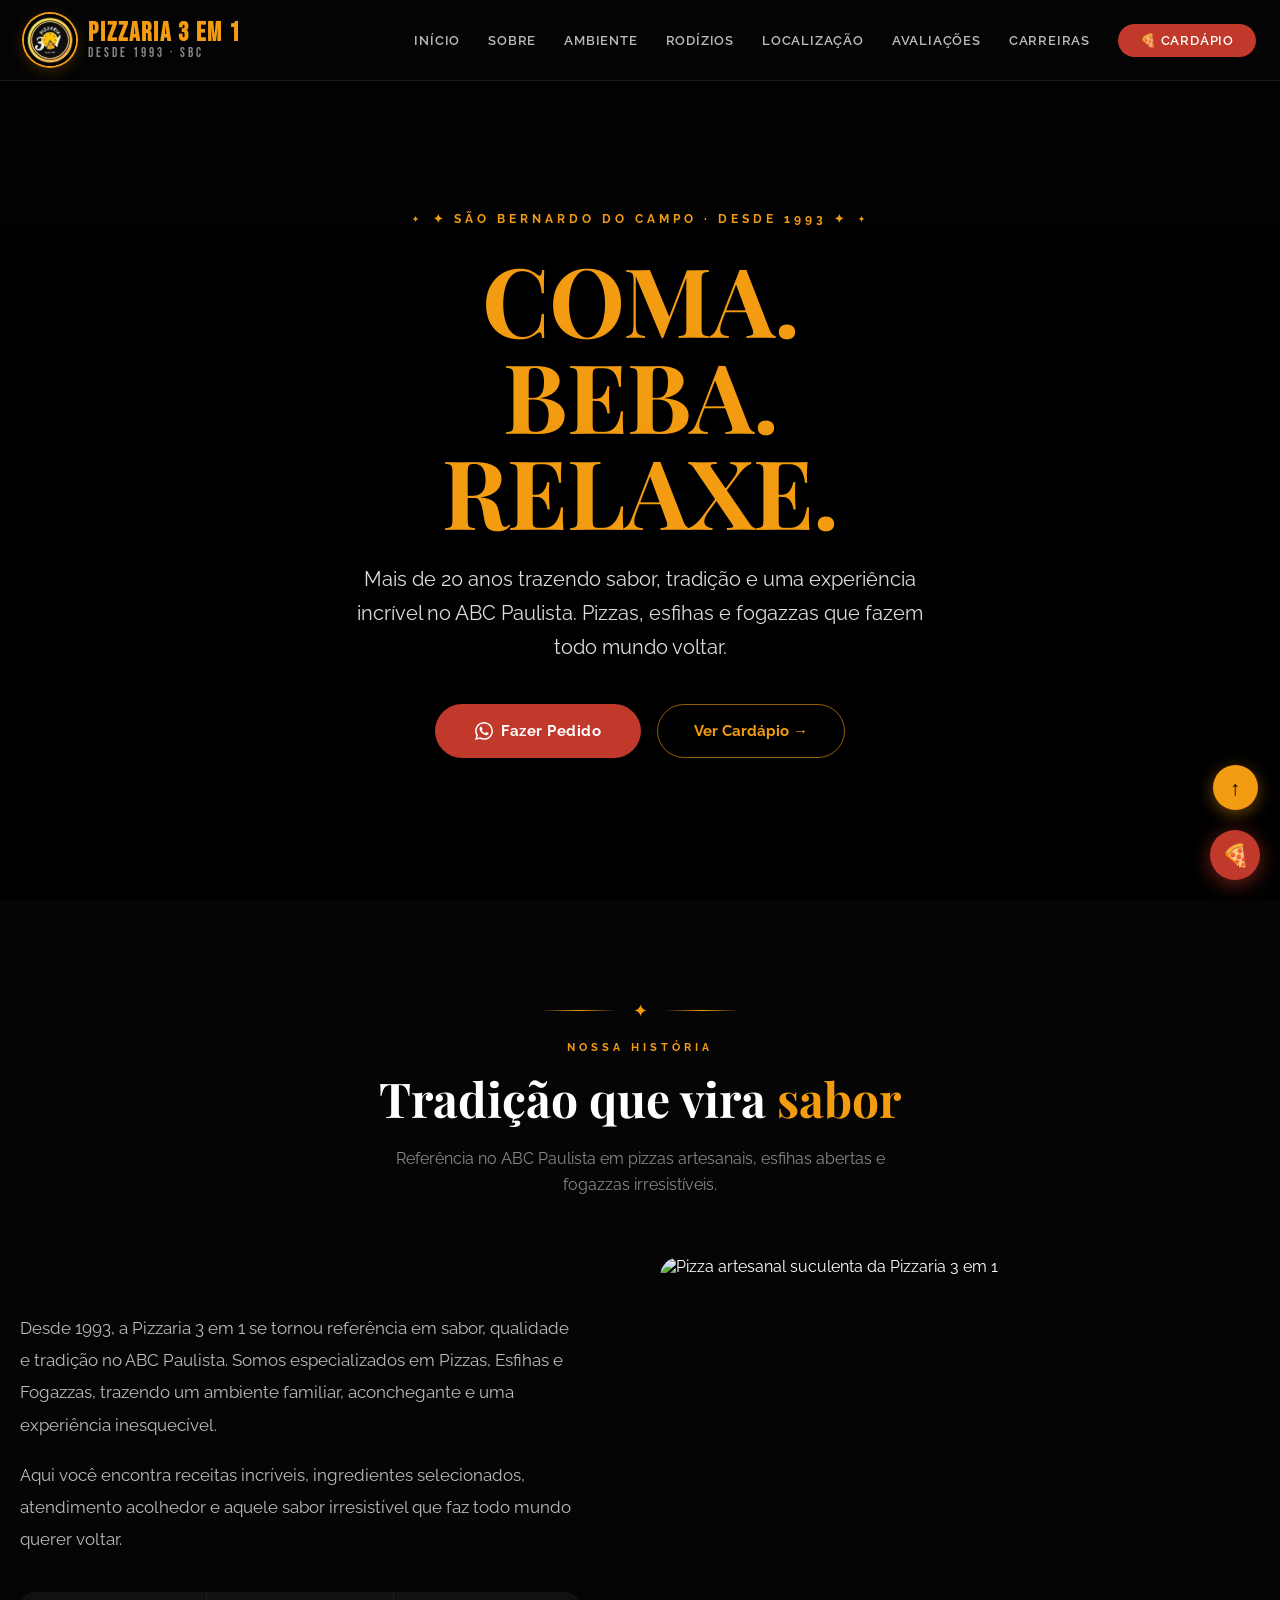
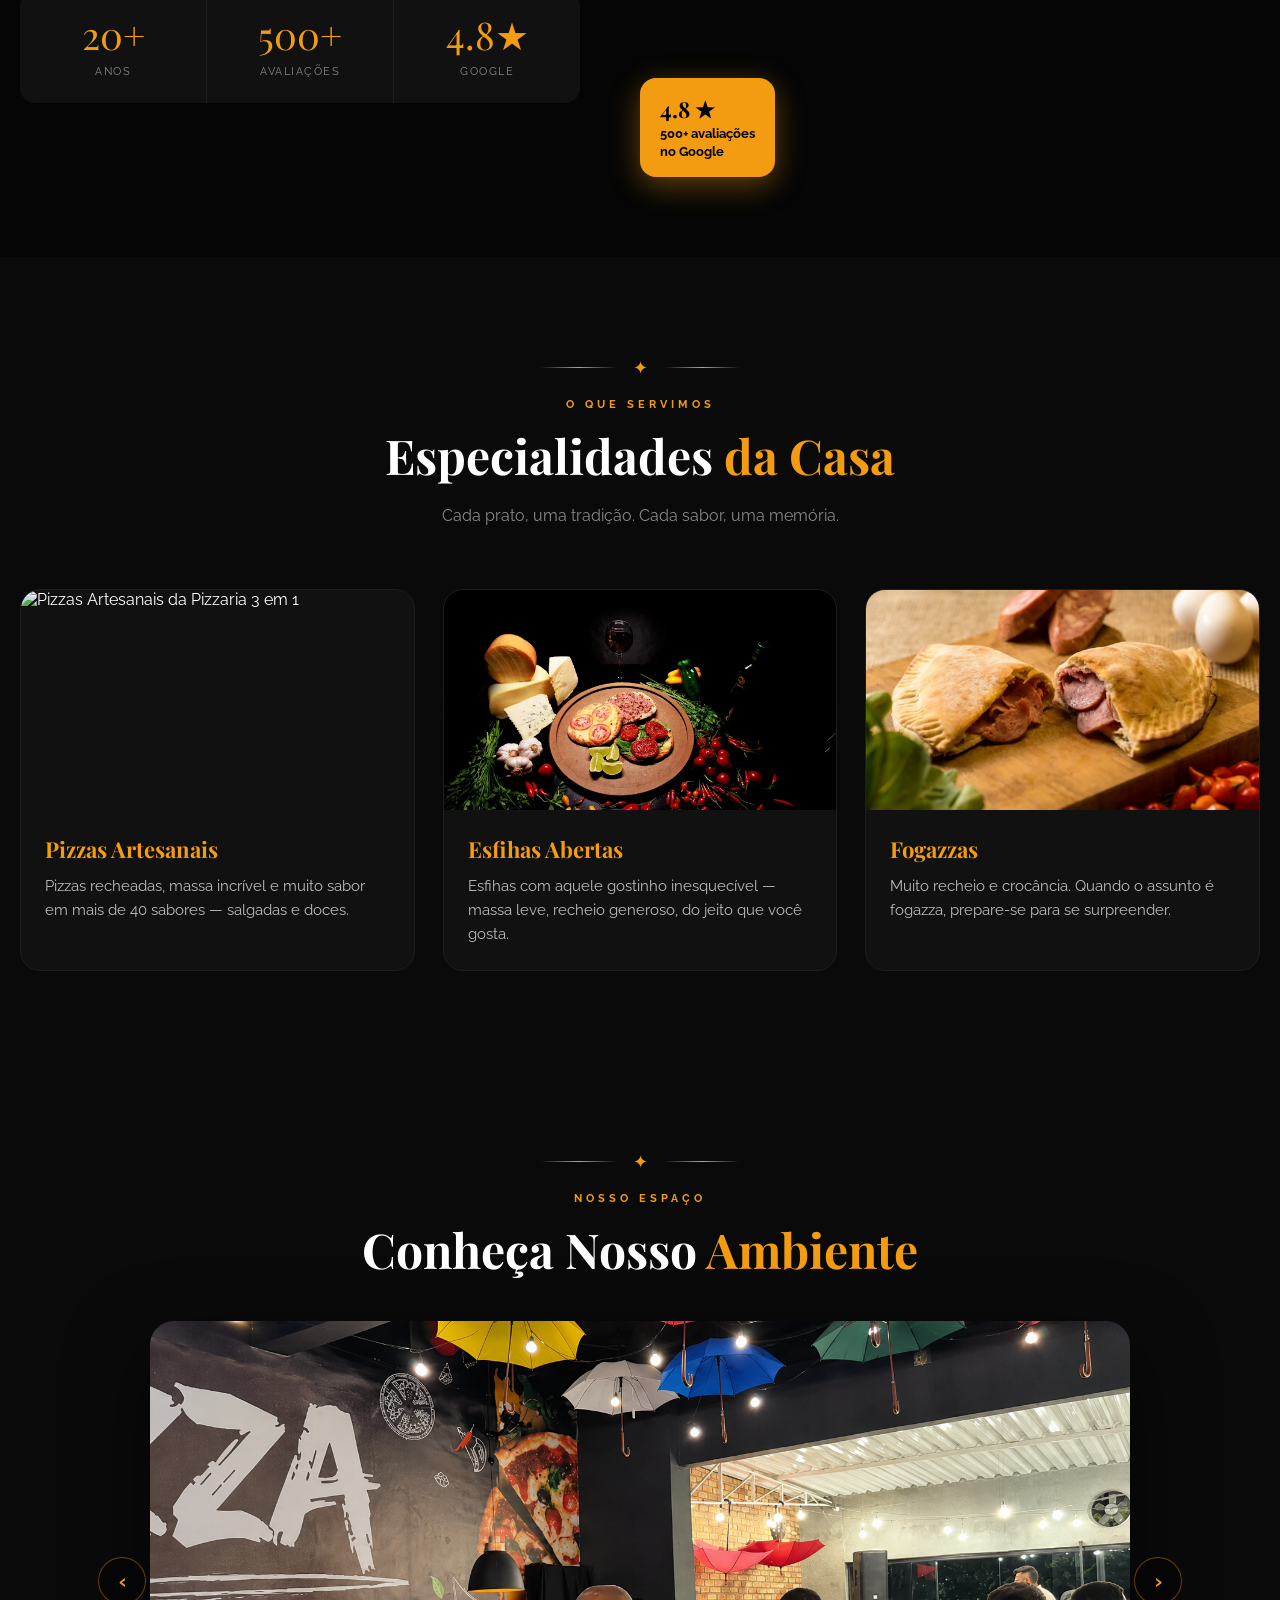
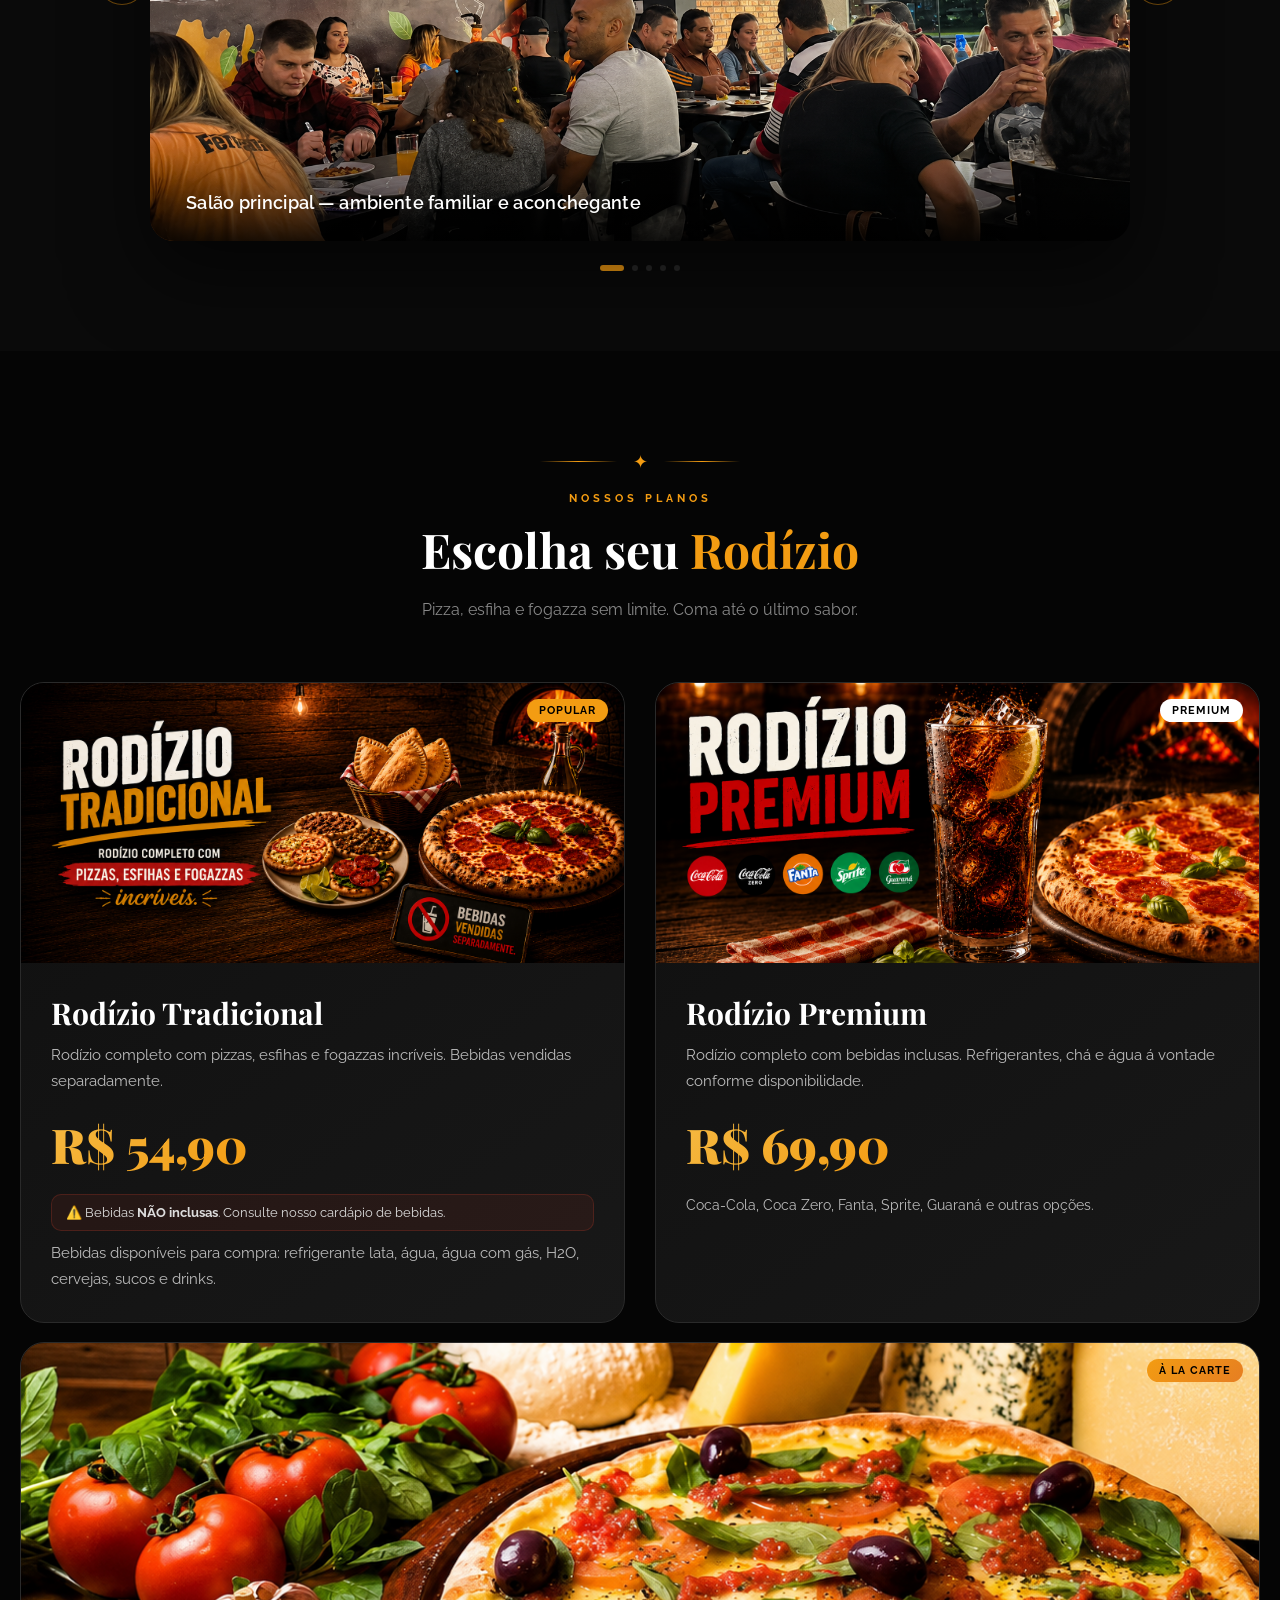
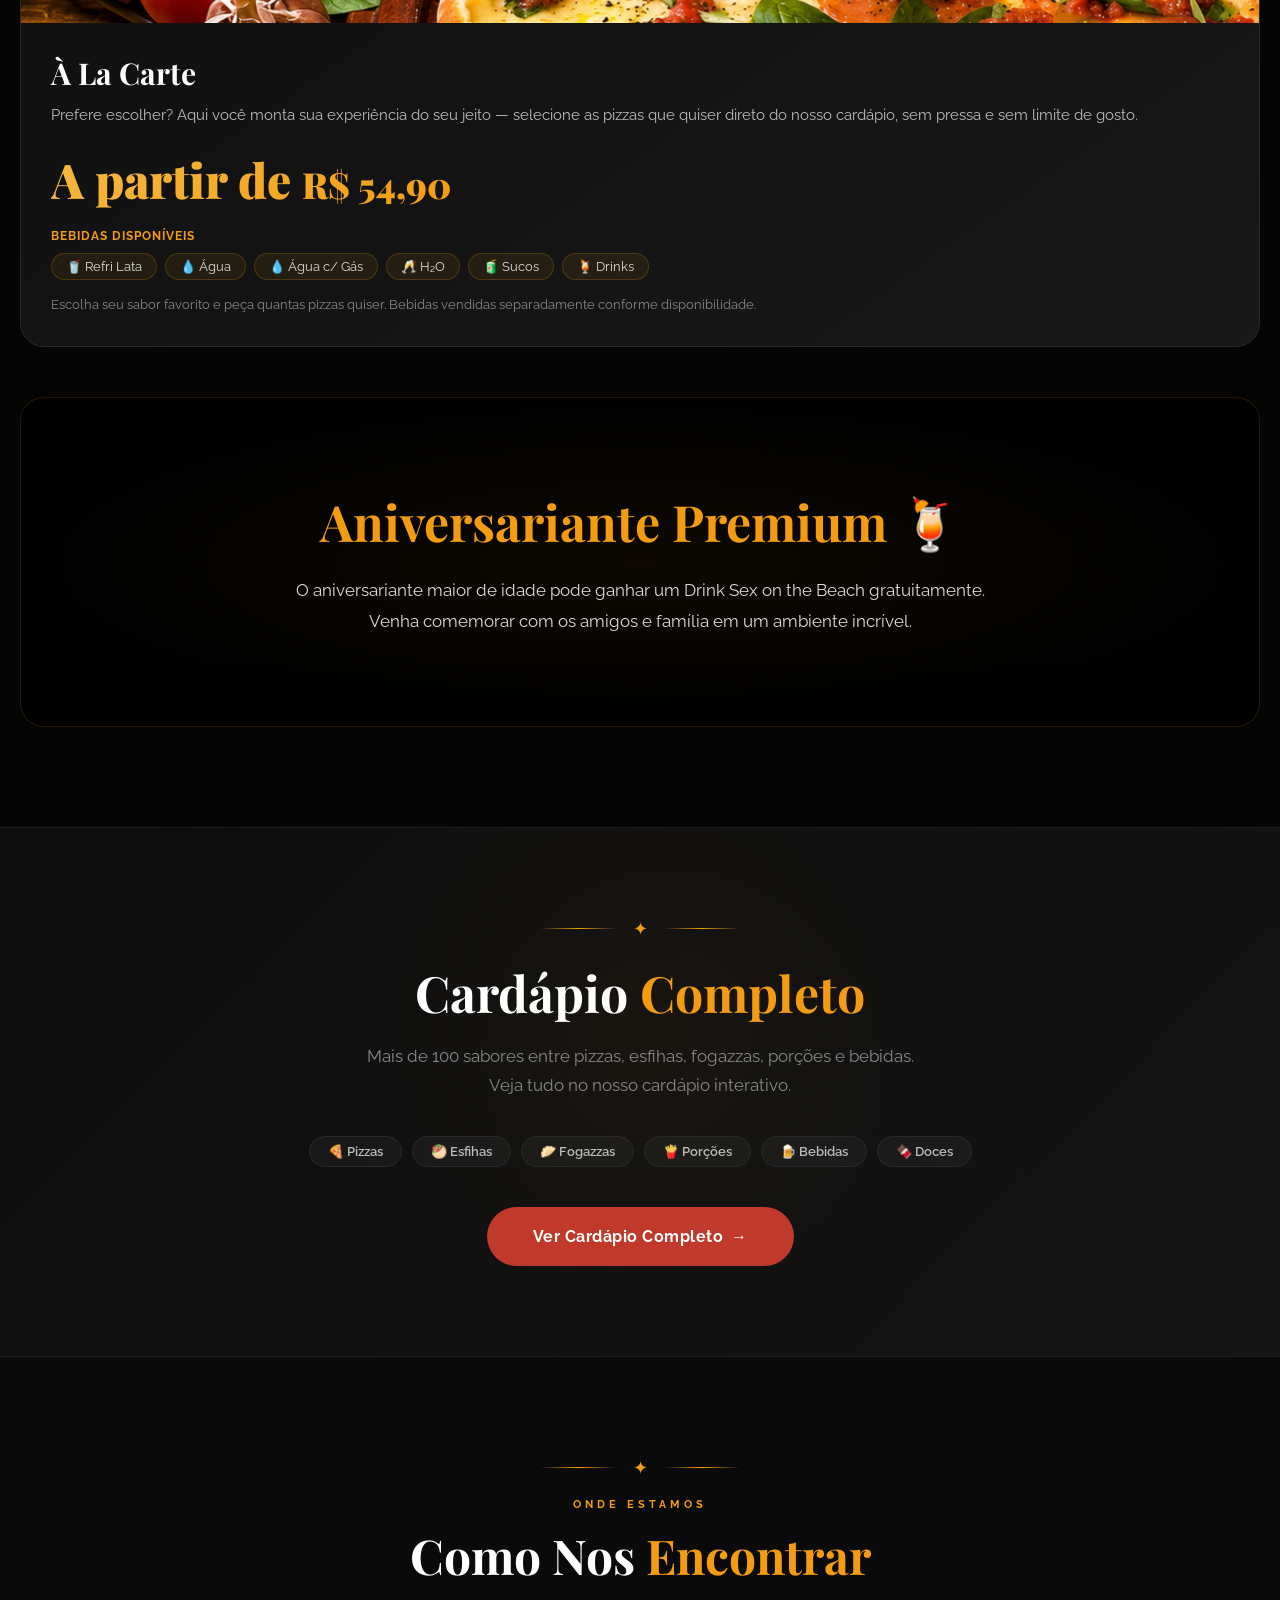
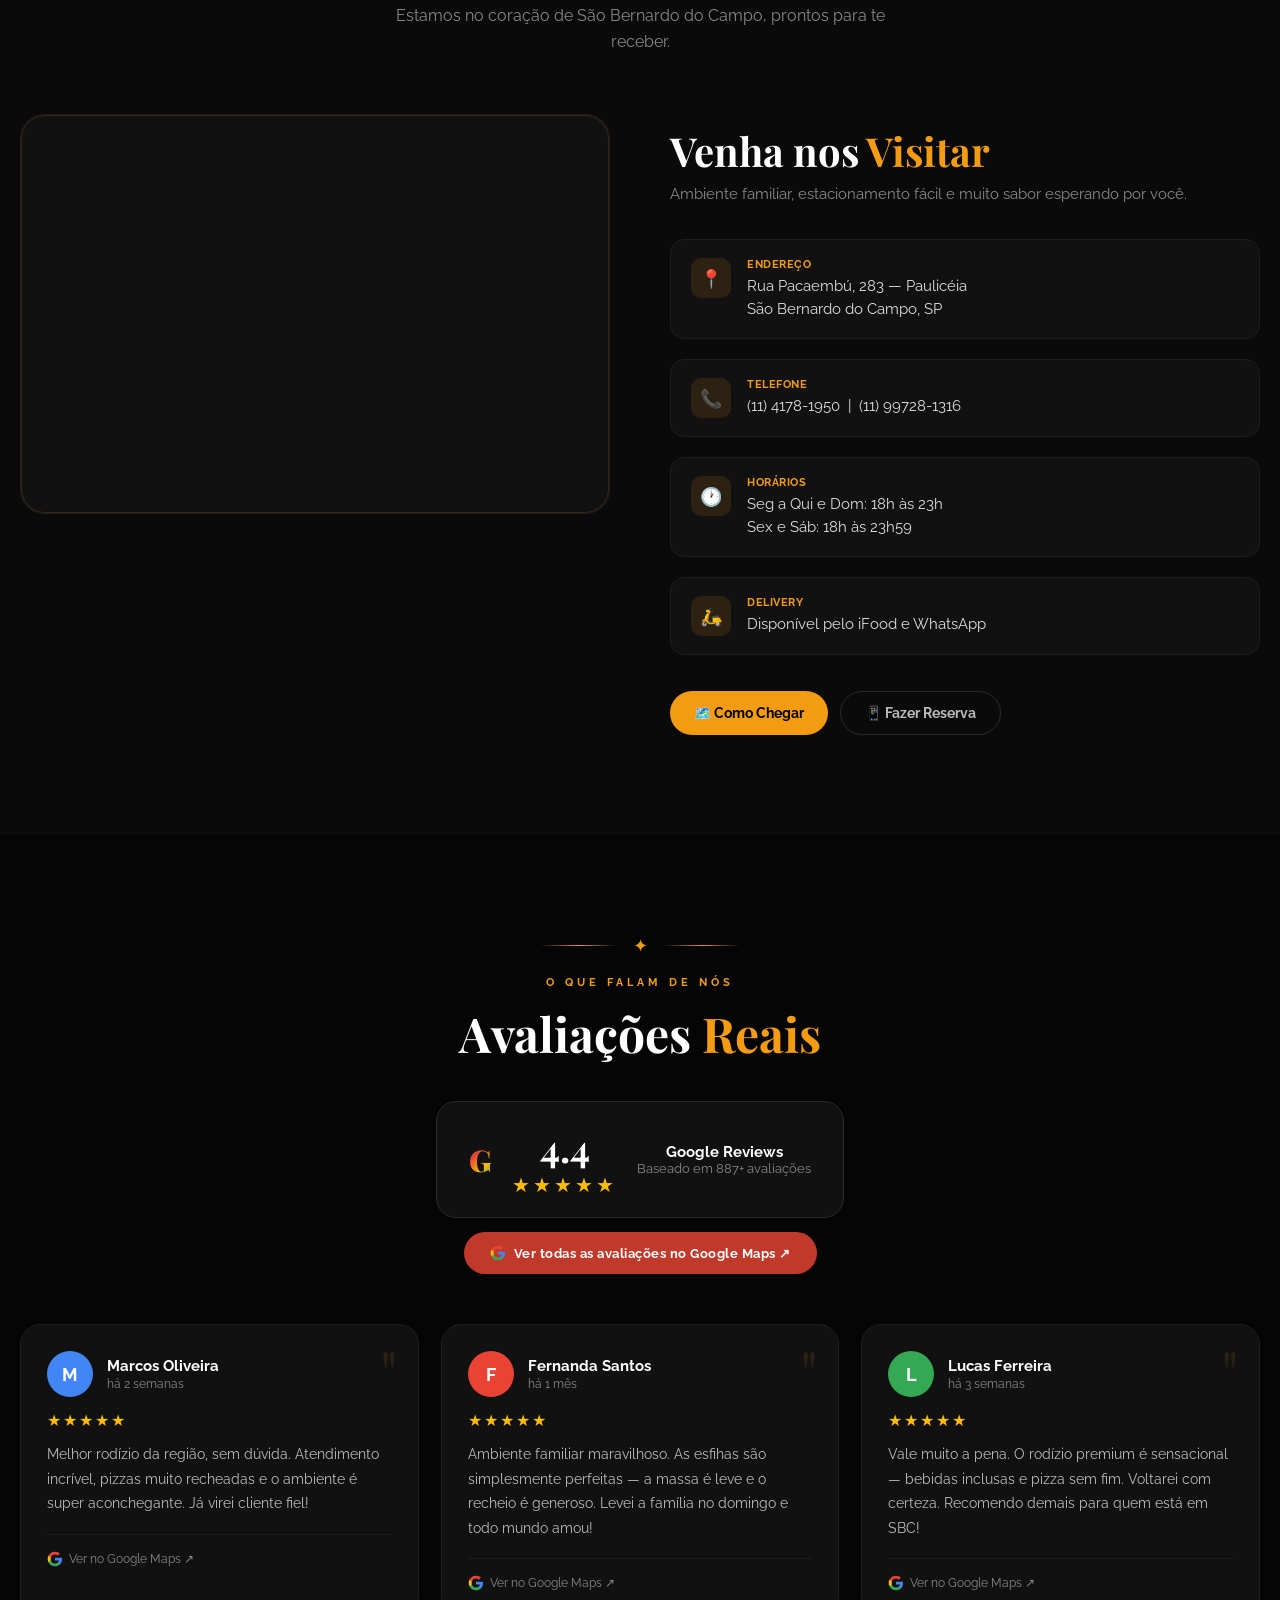
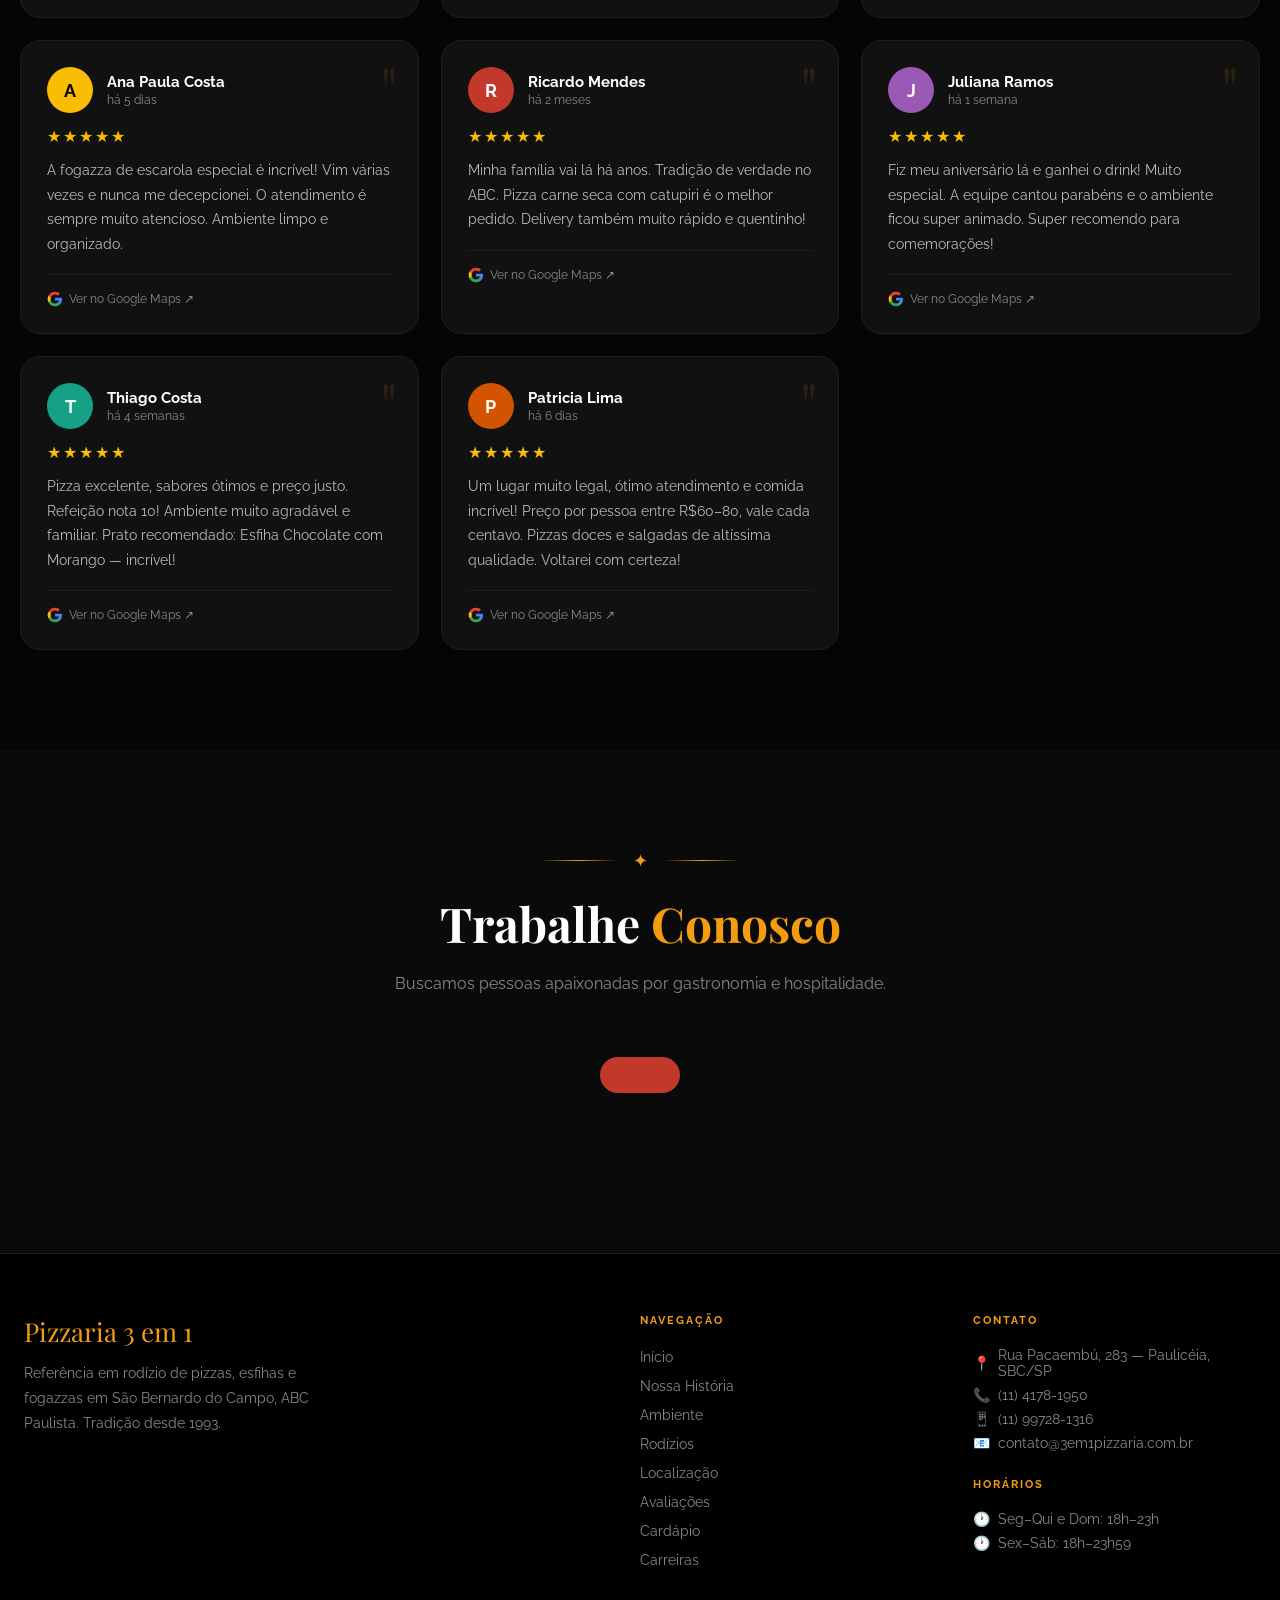
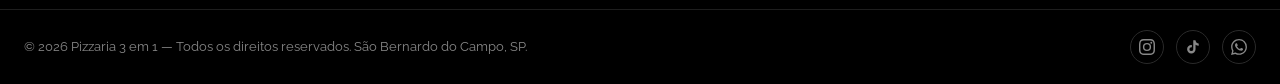
==== HTML/index.html @ daf7c8d2 "Update3.0" ====
<!DOCTYPE html>
<html lang="pt-BR">
<head>
  <meta charset="UTF-8" />
  <meta name="viewport" content="width=device-width, initial-scale=1.0" />

  <!-- ══ SEO PREMIUM ══ -->
  <title>Pizzaria 3 em 1 | Melhor Rodízio de Pizza em São Bernardo do Campo — ABC Paulista</title>
  <meta name="description" content="A Pizzaria 3 em 1 é referência em rodízio de pizzas, esfihas e fogazzas em São Bernardo do Campo. Mais de 20 anos de tradição no ABC Paulista. Delivery, rodízio e ambiente familiar. (11) 99728-1316.">
  <meta name="keywords" content="pizzaria são bernardo do campo, rodízio pizza ABC paulista, delivery pizza SBC, pizzaria 3 em 1, esfiha são bernardo, fogazza SBC, melhor pizzaria ABC, rodízio pizza paulicéia, pizza delivery são bernardo">
  <meta name="robots" content="index, follow">
  <meta name="author" content="Pizzaria 3 em 1">
  <link rel="canonical" href="https://www.3em1pizzaria.com.br/">

  <!-- ══ OPEN GRAPH ══ -->
  <meta property="og:type" content="restaurant">
  <meta property="og:title" content="Pizzaria 3 em 1 — Coma. Beba. Relaxe. | São Bernardo do Campo">
  <meta property="og:description" content="O melhor rodízio de pizzas, esfihas e fogazzas do ABC Paulista. Mais de 20 anos de tradição em São Bernardo do Campo. Reserve sua mesa!">
  <meta property="og:image" content="https://images.unsplash.com/photo-1513104890138-7c749659a591?q=80&w=1200&auto=format&fit=crop">
  <meta property="og:url" content="https://www.3em1pizzaria.com.br/">
  <meta property="og:site_name" content="Pizzaria 3 em 1">
  <meta property="og:locale" content="pt_BR">

  <!-- ══ TWITTER CARD ══ -->
  <meta name="twitter:card" content="summary_large_image">
  <meta name="twitter:title" content="Pizzaria 3 em 1 — São Bernardo do Campo">
  <meta name="twitter:description" content="O melhor rodízio de pizzas, esfihas e fogazzas do ABC Paulista. Tradição desde 1993.">
  <meta name="twitter:image" content="https://images.unsplash.com/photo-1513104890138-7c749659a591?q=80&w=1200&auto=format&fit=crop">

  <!-- ══ FONTS ══ -->
  <link rel="preconnect" href="https://fonts.googleapis.com">
  <link rel="preconnect" href="https://fonts.gstatic.com" crossorigin>
  <link href="https://fonts.googleapis.com/css2?family=Playfair+Display:wght@700;900&family=Raleway:wght@400;600;700&family=Bebas+Neue&display=swap" rel="stylesheet">

  <!-- ══ LOCAL BUSINESS SCHEMA ══ -->
  <script type="application/ld+json">
  {
    "@context": "https://schema.org",
    "@type": "Restaurant",
    "name": "Pizzaria 3 em 1",
    "image": "https://images.unsplash.com/photo-1513104890138-7c749659a591?q=80&w=1200",
    "description": "Pizzaria especializada em rodízio de pizzas, esfihas e fogazzas em São Bernardo do Campo, ABC Paulista.",
    "url": "https://www.3em1pizzaria.com.br",
    "telephone": ["+55-11-4178-1950", "+55-11-99728-1316"],
    "email": "contato@3em1pizzaria.com.br",
    "address": {
      "@type": "PostalAddress",
      "streetAddress": "Rua Pacaembú, 283",
      "addressLocality": "São Bernardo do Campo",
      "addressRegion": "SP",
      "postalCode": "09778-000",
      "addressCountry": "BR"
    },
    "geo": {
      "@type": "GeoCoordinates",
      "latitude": -23.6939,
      "longitude": -46.5649
    },
    "openingHoursSpecification": [
      { "@type": "OpeningHoursSpecification", "dayOfWeek": ["Monday","Tuesday","Wednesday","Thursday","Sunday"], "opens": "18:00", "closes": "23:00" },
      { "@type": "OpeningHoursSpecification", "dayOfWeek": ["Friday","Saturday"], "opens": "18:00", "closes": "23:59" }
    ],
    "servesCuisine": ["Pizza", "Esfiha", "Fogazza", "Comida Brasileira"],
    "priceRange": "$$",
    "aggregateRating": { "@type": "AggregateRating", "ratingValue": "4.8", "reviewCount": "500" },
    "hasMenu": "https://www.3em1pizzaria.com.br/cardapio.html"
  }
  </script>
  <!-- fontawasome -->
  <link rel="stylesheet" href="https://cdnjs.cloudflare.com/ajax/libs/font-awesome/7.0.1/css/all.min.css" integrity="sha512-2SwdPD6INVrV/lHTZbO2nodKhrnDdJK9/kg2XD1r9uGqPo1cUbujc+IYdlYdEErWNu69gVcYgdxlmVmzTWnetw==" crossorigin="anonymous" referrerpolicy="no-referrer" />
  <!-- Style.css -->
   <link rel="stylesheet" href="../CSS/style.css">
</head>
<body>

<!-- ══════════════════════════════════════════
     HEADER PREMIUM
══════════════════════════════════════════ -->
<header id="mainHeader" role="banner">
  <nav aria-label="Navegação principal">
    <div class="logo-wrap">
      <a href="#home" aria-label="Voltar ao início">
        <img class="logo-icon" src="[data-uri]" alt="Logo Pizzaria 3 em 1" width="52" height="52">
      </a>
      <div class="logo-text" aria-label="Pizzaria 3 em 1">
        <strong class="logo-title">Pizzaria 3 em 1</strong>
        <span class="logo-sub">Desde 1993 · SBC</span>
      </div>
    </div>

    <div class="nav-links" role="navigation">
      <a href="#home">Início</a>
      <a href="#sobre">Sobre</a>
      <a href="#ambiente">Ambiente</a>
      <a href="#rodizio">Rodízios</a>
      <a href="#localizacao">Localização</a>
      <a href="#avaliacoes">Avaliações</a>
      <a href="#carreiras">Carreiras</a>
      <a href="cardapio.html" class="nav-cta" aria-label="Ver cardápio completo"><span>🍕 Cardápio</span></a>
    </div>

    <button class="pizza-menu-btn" id="pizzaMenuBtn" aria-label="Abrir menu de navegação" aria-expanded="false">
      <span class="pizza-slice" id="pizzaSlice" aria-hidden="true">🍕</span>
    </button>
  </nav>
</header>

<!-- ══ MOBILE NAV ══ -->
<nav class="mobile-nav" id="mobileNav" aria-label="Menu mobile" aria-hidden="true">
  <button class="mobile-nav-close" id="mobileNavClose" aria-label="Fechar menu">✕</button>
  <img class="mobile-nav-logo" src="[data-uri]" alt="Logo Pizzaria 3 em 1">
  <a href="#home" class="mobile-link">Início</a>
  <a href="#sobre" class="mobile-link">Sobre</a>
  <a href="#ambiente" class="mobile-link">Ambiente</a>
  <a href="#rodizio" class="mobile-link">Rodízios</a>
  <a href="#localizacao" class="mobile-link">Localização</a>
  <a href="#avaliacoes" class="mobile-link">Avaliações</a>
  <a href="#carreiras" class="mobile-link">Carreiras</a>
  <a href="cardapio.html" class="mobile-link" style="color:var(--gold)">🍕 Cardápio</a>
</nav>

<!-- ══════════════════════════════════════════
     HERO PREMIUM
══════════════════════════════════════════ -->
<section class="hero" id="home" aria-label="Banner principal">
  <div class="hero-bg" id="heroBg"></div>
  <div class="hero-overlay"></div>
  <div class="hero-content">
    <div class="hero-eyebrow" aria-hidden="true">✦ São Bernardo do Campo · Desde 1993 ✦</div>
    <h1>COMA.<br>BEBA.<br>RELAXE.</h1>
    <p>Mais de 20 anos trazendo sabor, tradição e uma experiência incrível no ABC Paulista. Pizzas, esfihas e fogazzas que fazem todo mundo voltar.</p>
    <div class="hero-btns">
      <a href="https://wa.me/5511997281316?text=Olá! Gostaria de fazer um pedido" class="btn" target="_blank" rel="noopener" aria-label="Fazer pedido via WhatsApp">
        <svg width="18" height="18" viewBox="0 0 24 24" fill="currentColor" aria-hidden="true"><path d="M17.472 14.382c-.297-.149-1.758-.867-2.03-.967-.273-.099-.471-.148-.67.15-.197.297-.767.966-.94 1.164-.173.199-.347.223-.644.075-.297-.15-1.255-.463-2.39-1.475-.883-.788-1.48-1.761-1.653-2.059-.173-.297-.018-.458.13-.606.134-.133.298-.347.446-.52.149-.174.198-.298.298-.497.099-.198.05-.371-.025-.52-.075-.149-.669-1.612-.916-2.207-.242-.579-.487-.5-.669-.51-.173-.008-.371-.01-.57-.01-.198 0-.52.074-.792.372-.272.297-1.04 1.016-1.04 2.479 0 1.462 1.065 2.875 1.213 3.074.149.198 2.096 3.2 5.077 4.487.709.306 1.262.489 1.694.625.712.227 1.36.195 1.871.118.571-.085 1.758-.719 2.006-1.413.248-.694.248-1.289.173-1.413-.074-.124-.272-.198-.57-.347m-5.421 7.403h-.004a9.87 9.87 0 01-5.031-1.378l-.361-.214-3.741.982.998-3.648-.235-.374a9.86 9.86 0 01-1.51-5.26c.001-5.45 4.436-9.884 9.888-9.884 2.64 0 5.122 1.03 6.988 2.898a9.825 9.825 0 012.893 6.994c-.003 5.45-4.437 9.884-9.885 9.884m8.413-18.297A11.815 11.815 0 0012.05 0C5.495 0 .16 5.335.157 11.892c0 2.096.547 4.142 1.588 5.945L.057 24l6.305-1.654a11.882 11.882 0 005.683 1.448h.005c6.554 0 11.89-5.335 11.893-11.893a11.821 11.821 0 00-3.48-8.413Z"/></svg>
        <span>Fazer Pedido</span>
      </a>
      <a href="cardapio.html" class="btn-outline" aria-label="Ver cardápio completo">Ver Cardápio →</a>
    </div>
  </div>

</section>

<!-- ══════════════════════════════════════════
     SOBRE / HISTÓRIA
══════════════════════════════════════════ -->
<section id="sobre" aria-labelledby="sobre-title">
  <div class="container">
    <div class="gold-divider reveal"><span>✦</span></div>
    <p class="section-label reveal">Nossa história</p>
    <h2 class="title reveal" id="sobre-title">Tradição que vira <em>sabor</em></h2>
    <p class="title-sub reveal">Referência no ABC Paulista em pizzas artesanais, esfihas abertas e fogazzas irresistíveis.</p>

    <div class="about-grid">
      <div class="about-text reveal">
        <p>Desde 1993, a Pizzaria 3 em 1 se tornou referência em sabor, qualidade e tradição no ABC Paulista. Somos especializados em Pizzas, Esfihas e Fogazzas, trazendo um ambiente familiar, aconchegante e uma experiência inesquecível.</p>
        <p>Aqui você encontra receitas incríveis, ingredientes selecionados, atendimento acolhedor e aquele sabor irresistível que faz todo mundo querer voltar.</p>
        <div class="about-stats" role="list">
          <div class="stat" role="listitem">
            <span class="stat-num">20+</span>
            <span class="stat-label">Anos</span>
          </div>
          <div class="stat" role="listitem">
            <span class="stat-num">500+</span>
            <span class="stat-label">Avaliações</span>
          </div>
          <div class="stat" role="listitem">
            <span class="stat-num">4.8★</span>
            <span class="stat-label">Google</span>
          </div>
        </div>
      </div>
      <div class="about-img-wrap reveal reveal-delay-2">
        <img
          class="about-img"
          src="https://images.unsplash.com/photo-1565299624946-b28f40a0ae38?q=80&w=1200&auto=format&fit=crop"
          alt="Pizza artesanal suculenta da Pizzaria 3 em 1"
          loading="lazy"
          width="600" height="500"
        >
        <div class="about-img-badge" aria-label="Nota 4.8 no Google">
          <strong>4.8 ★</strong>
          500+ avaliações<br>no Google
        </div>
      </div>
    </div>
  </div>
</section>

<!-- ══════════════════════════════════════════
     ESPECIALIDADES
══════════════════════════════════════════ -->
<section aria-labelledby="esp-title" style="background:var(--dark-2);">
  <div class="container">
    <div class="gold-divider reveal"><span>✦</span></div>
    <p class="section-label reveal">O que servimos</p>
    <h2 class="title reveal" id="esp-title">Especialidades <em>da Casa</em></h2>
    <p class="title-sub reveal">Cada prato, uma tradição. Cada sabor, uma memória.</p>
    <div class="cards">
      <div class="card reveal reveal-delay-1">
        <div class="card-img-wrap">
          <img
            src="https://images.unsplash.com/photo-1513104890138-7c749659a591?q=80&w=1200&auto=format&fit=crop"
            alt="Pizzas Artesanais da Pizzaria 3 em 1"
            loading="lazy" width="400" height="220"
          >
        </div>
        <div class="card-content">
          <h3>Pizzas Artesanais</h3>
          <p>Pizzas recheadas, massa incrível e muito sabor em mais de 40 sabores — salgadas e doces.</p>
        </div>
      </div>
      <div class="card reveal reveal-delay-2">
        <div class="card-img-wrap">
          <img
            src="../imagens/esfihas.webp"
            alt="Esfihas Abertas da Pizzaria 3 em 1"
            loading="lazy" width="400" height="220"
          >
        </div>
        <div class="card-content">
          <h3>Esfihas Abertas</h3>
          <p>Esfihas com aquele gostinho inesquecível — massa leve, recheio generoso, do jeito que você gosta.</p>
        </div>
      </div>
      <div class="card reveal reveal-delay-3">
        <div class="card-img-wrap">
          <img
            src="../imagens/fog.webp"
            alt="Fogazzas crocantes da Pizzaria 3 em 1"
            loading="lazy" width="400" height="220"
          >
        </div>
        <div class="card-content">
          <h3>Fogazzas</h3>
          <p>Muito recheio e crocância. Quando o assunto é fogazza, prepare-se para se surpreender.</p>
        </div>
      </div>
    </div>
  </div>
</section>

<!-- ══════════════════════════════════════════
     CARROSSEL DE AMBIENTE
══════════════════════════════════════════ -->
<section class="carousel-section" id="ambiente" aria-labelledby="amb-title">
  <div class="gold-divider reveal"><span>✦</span></div>
  <p class="section-label reveal">Nosso espaço</p>
  <h2 class="title reveal" id="amb-title">Conheça Nosso <em>Ambiente</em></h2>
  <div class="carousel-wrapper">
    <div class="carousel-track-outer">
      <div class="carousel-track" id="carouselTrack" role="list">
        <div class="carousel-slide" role="listitem">
          <img src="../imagens/ambiente1.png" alt="Salão principal — ambiente familiar e aconchegante" loading="lazy" width="1100" height="520">
          <div class="carousel-caption">Salão principal — ambiente familiar e aconchegante</div>
        </div>
        <div class="carousel-slide" role="listitem">
          <img src="../imagens/ambiente 2.png" alt="Mesas e decoração pensadas para o seu conforto" loading="lazy" width="1100" height="520">
          <div class="carousel-caption">Decoração pensada para o seu conforto</div>
        </div>
        <div class="carousel-slide" role="listitem">
          <img src="https://images.unsplash.com/photo-1571997478779-2adcbbe9ab2f?q=80&w=1600&auto=format&fit=crop" alt="Pizzas artesanais saindo do forno" loading="lazy" width="1100" height="520">
          <div class="carousel-caption">Nossas pizzas artesanais saindo do forno</div>
        </div>
        <div class="carousel-slide" role="listitem">
          <img src="../imagens/ambiente3.png" alt="Nossa equipe pronta para te receber" loading="lazy" width="1100" height="520">
          <div class="carousel-caption">Nossa equipe pronta para te receber</div>
        </div>
        <div class="carousel-slide" role="listitem">
          <img src="https://images.unsplash.com/photo-1574071318508-1cdbab80d002?q=80&w=1600&auto=format&fit=crop" alt="Esfihas abertas com sabores irresistíveis" loading="lazy" width="1100" height="520">
          <div class="carousel-caption">Esfihas abertas com sabores irresistíveis</div>
        </div>
      </div>
    </div>
    <button class="carousel-btn prev" id="carouselPrev" aria-label="Slide anterior">‹</button>
    <button class="carousel-btn next" id="carouselNext" aria-label="Próximo slide">›</button>
  </div>
  <div class="carousel-dots" id="carouselDots" role="tablist" aria-label="Slides do carrossel"></div>
</section>

<!-- ══════════════════════════════════════════
     RODÍZIOS
══════════════════════════════════════════ -->
<section id="rodizio" aria-labelledby="rod-title">
  <div class="container">
    <div class="gold-divider reveal"><span>✦</span></div>
    <p class="section-label reveal">Nossos planos</p>
    <h2 class="title reveal" id="rod-title">Escolha seu <em>Rodízio</em></h2>
    <p class="title-sub reveal">Pizza, esfiha e fogazza sem limite. Coma até o último sabor.</p>

    <div class="rodizios">
      <div class="rodizio-box reveal reveal-delay-1">
        <div class="rodizio-box-img-wrap">
          <img src="../imagens/tradicional.png" alt="Rodízio Tradicional da Pizzaria 3 em 1" loading="lazy" width="600" height="280">
          <span class="rodizio-badge">Popular</span>
        </div>
        <div class="rodizio-content">
          <h3>Rodízio Tradicional</h3>
          <p>Rodízio completo com pizzas, esfihas e fogazzas incríveis. Bebidas vendidas separadamente.</p>
          <div class="price" aria-label="Preço: R$ 54,90">R$ 54,90</div>
          <div class="rodizio-alert">⚠️ Bebidas <strong>NÃO inclusas</strong>. Consulte nosso cardápio de bebidas.</div>
          <p class="rodizio-drinks">Bebidas disponíveis para compra: refrigerante lata, água, água com gás, H2O, cervejas, sucos e drinks.</p>
        </div>
      </div>
      <div class="rodizio-box reveal reveal-delay-2">
        <div class="rodizio-box-img-wrap">
          <img src="../imagens/premium.png" alt="Rodízio Premium da Pizzaria 3 em 1" loading="lazy" width="600" height="280">
          <span class="rodizio-badge" style="background:#fff;color:#000;">Premium</span>
        </div>
        <div class="rodizio-content">
          <h3>Rodízio Premium</h3>
          <p>Rodízio completo com bebidas inclusas. Refrigerantes, chá e água á vontade conforme disponibilidade.</p>
          <div class="price" aria-label="Preço: R$ 69,90">R$ 69,90</div>
          <p style="color:var(--text-sub);font-size:14px;">Coca-Cola, Coca Zero, Fanta, Sprite, Guaraná e outras opções.</p>
        </div>
      </div>
    </div>

    <br>
    
<div class="rodizio-box reveal reveal-delay-3">
  <div class="rodizio-box-img-wrap">
    <img src="../imagens/pizza.png" alt="Pizza à la carte Pizzaria 3 em 1" loading="lazy" width="600" height="280">
    <span class="rodizio-badge" style="background:linear-gradient(135deg,#f39c12,#e67e22);color:#000;">À La Carte</span>
  </div>
  <div class="rodizio-content">
    <h3>À La Carte</h3>
    <p>Prefere escolher? Aqui você monta sua experiência do seu jeito — selecione as pizzas que quiser direto do nosso cardápio, sem pressa e sem limite de gosto.</p>
    <div class="price" aria-label="Pizzas a partir de R$ 54,90">A partir de <span style="font-size:36px;">R$&nbsp;54,90</span></div>
    <div style="margin-bottom:14px;">
      <div style="font-size:12px;font-weight:700;letter-spacing:1px;text-transform:uppercase;color:var(--gold);margin-bottom:10px;">Bebidas disponíveis</div>
      <div style="display:flex;flex-wrap:wrap;gap:8px;">
        <span style="background:rgba(243,156,18,0.08);border:1px solid rgba(243,156,18,0.2);border-radius:20px;padding:5px 14px;font-size:13px;color:#ddd;">🥤 Refri Lata</span>
        <span style="background:rgba(243,156,18,0.08);border:1px solid rgba(243,156,18,0.2);border-radius:20px;padding:5px 14px;font-size:13px;color:#ddd;">💧 Água</span>
        <span style="background:rgba(243,156,18,0.08);border:1px solid rgba(243,156,18,0.2);border-radius:20px;padding:5px 14px;font-size:13px;color:#ddd;">💧 Água c/ Gás</span>
        <span style="background:rgba(243,156,18,0.08);border:1px solid rgba(243,156,18,0.2);border-radius:20px;padding:5px 14px;font-size:13px;color:#ddd;">🥂 H₂O</span>
        <span style="background:rgba(243,156,18,0.08);border:1px solid rgba(243,156,18,0.2);border-radius:20px;padding:5px 14px;font-size:13px;color:#ddd;">🧃 Sucos</span>
        <span style="background:rgba(243,156,18,0.08);border:1px solid rgba(243,156,18,0.2);border-radius:20px;padding:5px 14px;font-size:13px;color:#ddd;">🍹 Drinks</span>
      </div>
    </div>
    <p style="color:var(--text-muted);font-size:13px;">Escolha seu sabor favorito e peça quantas pizzas quiser. Bebidas vendidas separadamente conforme disponibilidade.</p>
  </div>
</div>

    <div class="birthday reveal">
      <h2>Aniversariante Premium 🍹</h2>
      <p>O aniversariante maior de idade pode ganhar um Drink Sex on the Beach gratuitamente. Venha comemorar com os amigos e família em um ambiente incrível.</p>
    </div>
  </div>
</section>

<!-- ══════════════════════════════════════════
     CTA CARDÁPIO
══════════════════════════════════════════ -->
<section class="menu-cta-section" aria-labelledby="cta-title">
  <div class="container reveal">
    <div class="gold-divider"><span>✦</span></div>
    <h2 id="cta-title">Cardápio <em>Completo</em></h2>
    <p>Mais de 100 sabores entre pizzas, esfihas, fogazzas, porções e bebidas. Veja tudo no nosso cardápio interativo.</p>
    <div class="menu-cta-tags">
      <span class="tag">🍕 Pizzas</span>
      <span class="tag">🥙 Esfihas</span>
      <span class="tag">🥟 Fogazzas</span>
      <span class="tag">🍟 Porções</span>
      <span class="tag">🍺 Bebidas</span>
      <span class="tag">🍫 Doces</span>
    </div>
    <a href="cardapio.html" class="btn" style="font-size:16px; padding:18px 44px;" aria-label="Ver cardápio completo">
      <span>Ver Cardápio Completo</span> →
    </a>
  </div>
</section>

<!-- ══════════════════════════════════════════
     LOCALIZAÇÃO
══════════════════════════════════════════ -->
<section class="location-section" id="localizacao" aria-labelledby="loc-title">
  <div class="container">
    <div class="gold-divider reveal"><span>✦</span></div>
    <p class="section-label reveal" style="text-align:center;">Onde estamos</p>
    <h2 class="title reveal" id="loc-title">Como Nos <em>Encontrar</em></h2>
    <p class="title-sub reveal">Estamos no coração de São Bernardo do Campo, prontos para te receber.</p>
  </div>
  <div class="location-grid">
    <div class="location-map reveal">
      <!-- MAPA COM COORDENADAS REAIS DA RUA PACAEMBÚ, 283 -->
      <iframe
        src="https://www.google.com/maps/embed?pb=!1m18!1m12!1m3!1d3654.2!2d-46.549071!3d-23.682511!2m3!1f0!2f0!3f0!3m2!1i1024!2i768!4f13.1!3m3!1m2!1s0x94ce4486c3acd0c5%3A0x5b7b5e5e5e5e5e5e!2sR.%20Pacaemb%C3%BA%2C%20283%20-%20Pauliceia%2C%20S%C3%A3o%20Bernardo%20do%20Campo%20-%20SP%2C%2009692-040!5e0!3m2!1spt-BR!2sbr!4v1700000000000!5m2!1spt-BR!2sbr"
        title="Localização da Pizzaria 3 em 1 — Rua Pacaembú, 283, São Bernardo do Campo"
        loading="lazy"
        referrerpolicy="no-referrer-when-downgrade"
        allowfullscreen
      ></iframe>
      <div class="location-map-overlay" aria-hidden="true"></div>
    </div>
    <div class="location-info reveal reveal-delay-2">
      <h2>Venha nos <em>Visitar</em></h2>
      <p class="loc-sub">Ambiente familiar, estacionamento fácil e muito sabor esperando por você.</p>
      <div class="loc-items">
        <div class="loc-item">
          <div class="loc-icon" aria-hidden="true">📍</div>
          <div class="loc-text">
            <strong>Endereço</strong>
            <p>Rua Pacaembú, 283 — Paulicéia<br>São Bernardo do Campo, SP</p>
          </div>
        </div>
        <div class="loc-item">
          <div class="loc-icon" aria-hidden="true">📞</div>
          <div class="loc-text">
            <strong>Telefone</strong>
            <p><a href="tel:+551141781950">(11) 4178-1950</a> &nbsp;|&nbsp; <a href="tel:+5511997281316">(11) 99728-1316</a></p>
          </div>
        </div>
        <div class="loc-item">
          <div class="loc-icon" aria-hidden="true">🕐</div>
          <div class="loc-text">
            <strong>Horários</strong>
            <p>Seg a Qui e Dom: 18h às 23h<br>Sex e Sáb: 18h às 23h59</p>
          </div>
        </div>
        <div class="loc-item">
          <div class="loc-icon" aria-hidden="true">🛵</div>
          <div class="loc-text">
            <strong>Delivery</strong>
            <p>Disponível pelo iFood e WhatsApp</p>
          </div>
        </div>
      </div>
      <div class="loc-btns">
        <a href="https://maps.google.com/?q=Rua+Pacaembú+283+São+Bernardo+do+Campo" target="_blank" rel="noopener" class="loc-btn loc-btn-primary" aria-label="Abrir rota no Google Maps">
          🗺️ Como Chegar
        </a>
        <a href="https://wa.me/5511997281316?text=Olá! Gostaria de fazer uma reserva" target="_blank" rel="noopener" class="loc-btn loc-btn-secondary" aria-label="Fazer reserva pelo WhatsApp">
          📱 Fazer Reserva
        </a>
      </div>
    </div>
  </div>
</section>

<!-- ══════════════════════════════════════════
     AVALIAÇÕES GOOGLE
══════════════════════════════════════════ -->
<section id="avaliacoes" aria-labelledby="av-title">
  <div class="container">
    <div class="reviews-header reveal">
      <div class="gold-divider"><span>✦</span></div>
      <p class="section-label">O que falam de nós</p>
      <h2 class="title" id="av-title">Avaliações <em>Reais</em></h2>
      <div class="google-rating" role="img" aria-label="Nota 4.4 de 5 no Google, baseado em mais de 887 avaliações">
        <span class="google-logo" aria-hidden="true">G</span>
        <div>
          <div class="g-score" aria-hidden="true">4.4</div>
          <div class="g-stars" aria-hidden="true">★★★★★</div>
        </div>
        <div>
          <div style="font-weight:700; font-size:15px;">Google Reviews</div>
          <div class="g-count">Baseado em 887+ avaliações</div>
        </div>
      </div>
      <div style="margin-top:14px;">
        <a href="https://www.google.com/maps/search/Pizzaria+3+em+1+Rua+Pacaemb%C3%BA+283+S%C3%A3o+Bernardo+do+Campo/@-23.6939,-46.5649,17z" target="_blank" rel="noopener" class="btn" style="font-size:13px;padding:11px 24px;display:inline-flex;gap:8px;align-items:center;" aria-label="Ver todas as avaliações no Google Maps">
          <svg viewBox="0 0 24 24" width="16" height="16" aria-hidden="true"><path fill="#4285f4" d="M22.56 12.25c0-.78-.07-1.53-.2-2.25H12v4.26h5.92c-.26 1.37-1.04 2.53-2.21 3.31v2.77h3.57c2.08-1.92 3.28-4.74 3.28-8.09z"/><path fill="#34a853" d="M12 23c2.97 0 5.46-.98 7.28-2.66l-3.57-2.77c-.98.66-2.23 1.06-3.71 1.06-2.86 0-5.29-1.93-6.16-4.53H2.18v2.84C3.99 20.53 7.7 23 12 23z"/><path fill="#fbbc05" d="M5.84 14.09c-.22-.66-.35-1.36-.35-2.09s.13-1.43.35-2.09V7.07H2.18C1.43 8.55 1 10.22 1 12s.43 3.45 1.18 4.93l2.85-2.22.81-.62z"/><path fill="#ea4335" d="M12 5.38c1.62 0 3.06.56 4.21 1.64l3.15-3.15C17.45 2.09 14.97 1 12 1 7.7 1 3.99 3.47 2.18 7.07l3.66 2.84c.87-2.6 3.3-4.53 6.16-4.53z"/></svg>
          Ver todas as avaliações no Google Maps ↗
        </a>
      </div>
    </div>

    <div class="reviews-grid">
      <a href="https://www.google.com/maps/search/Pizzaria+3+em+1+Rua+Pacaemb%C3%BA+283+S%C3%A3o+Bernardo+do+Campo/@-23.6939,-46.5649,17z" target="_blank" rel="noopener" class="review-card reveal reveal-delay-1" style="text-decoration:none;display:block;cursor:pointer;color:inherit;" aria-label="Ver avaliação de Marcos Oliveira no Google">
        <div class="review-top">
          <div class="review-avatar" style="background:#4285f4; color:#fff;" aria-hidden="true">M</div>
          <div>
            <div class="review-name">Marcos Oliveira</div>
            <div class="review-date">há 2 semanas</div>
          </div>
        </div>
        <div class="review-stars" aria-label="5 de 5 estrelas">★★★★★</div>
        <p class="review-text">Melhor rodízio da região, sem dúvida. Atendimento incrível, pizzas muito recheadas e o ambiente é super aconchegante. Já virei cliente fiel!</p>
        <div class="review-google-badge">
          <svg viewBox="0 0 24 24" width="16" height="16" aria-hidden="true"><path fill="#4285f4" d="M22.56 12.25c0-.78-.07-1.53-.2-2.25H12v4.26h5.92c-.26 1.37-1.04 2.53-2.21 3.31v2.77h3.57c2.08-1.92 3.28-4.74 3.28-8.09z"/><path fill="#34a853" d="M12 23c2.97 0 5.46-.98 7.28-2.66l-3.57-2.77c-.98.66-2.23 1.06-3.71 1.06-2.86 0-5.29-1.93-6.16-4.53H2.18v2.84C3.99 20.53 7.7 23 12 23z"/><path fill="#fbbc05" d="M5.84 14.09c-.22-.66-.35-1.36-.35-2.09s.13-1.43.35-2.09V7.07H2.18C1.43 8.55 1 10.22 1 12s.43 3.45 1.18 4.93l2.85-2.22.81-.62z"/><path fill="#ea4335" d="M12 5.38c1.62 0 3.06.56 4.21 1.64l3.15-3.15C17.45 2.09 14.97 1 12 1 7.7 1 3.99 3.47 2.18 7.07l3.66 2.84c.87-2.6 3.3-4.53 6.16-4.53z"/></svg>
          <span>Ver no Google Maps ↗</span>
        </div>
      </a>

      <a href="https://www.google.com/maps/search/Pizzaria+3+em+1+Rua+Pacaemb%C3%BA+283+S%C3%A3o+Bernardo+do+Campo/@-23.6939,-46.5649,17z" target="_blank" rel="noopener" class="review-card reveal reveal-delay-2" style="text-decoration:none;display:block;cursor:pointer;color:inherit;" aria-label="Ver avaliação de Fernanda Santos no Google">
        <div class="review-top">
          <div class="review-avatar" style="background:#ea4335; color:#fff;" aria-hidden="true">F</div>
          <div>
            <div class="review-name">Fernanda Santos</div>
            <div class="review-date">há 1 mês</div>
          </div>
        </div>
        <div class="review-stars" aria-label="5 de 5 estrelas">★★★★★</div>
        <p class="review-text">Ambiente familiar maravilhoso. As esfihas são simplesmente perfeitas — a massa é leve e o recheio é generoso. Levei a família no domingo e todo mundo amou!</p>
        <div class="review-google-badge">
          <svg viewBox="0 0 24 24" width="16" height="16" aria-hidden="true"><path fill="#4285f4" d="M22.56 12.25c0-.78-.07-1.53-.2-2.25H12v4.26h5.92c-.26 1.37-1.04 2.53-2.21 3.31v2.77h3.57c2.08-1.92 3.28-4.74 3.28-8.09z"/><path fill="#34a853" d="M12 23c2.97 0 5.46-.98 7.28-2.66l-3.57-2.77c-.98.66-2.23 1.06-3.71 1.06-2.86 0-5.29-1.93-6.16-4.53H2.18v2.84C3.99 20.53 7.7 23 12 23z"/><path fill="#fbbc05" d="M5.84 14.09c-.22-.66-.35-1.36-.35-2.09s.13-1.43.35-2.09V7.07H2.18C1.43 8.55 1 10.22 1 12s.43 3.45 1.18 4.93l2.85-2.22.81-.62z"/><path fill="#ea4335" d="M12 5.38c1.62 0 3.06.56 4.21 1.64l3.15-3.15C17.45 2.09 14.97 1 12 1 7.7 1 3.99 3.47 2.18 7.07l3.66 2.84c.87-2.6 3.3-4.53 6.16-4.53z"/></svg>
          <span>Ver no Google Maps ↗</span>
        </div>
      </a>

      <a href="https://www.google.com/maps/search/Pizzaria+3+em+1+Rua+Pacaemb%C3%BA+283+S%C3%A3o+Bernardo+do+Campo/@-23.6939,-46.5649,17z" target="_blank" rel="noopener" class="review-card reveal reveal-delay-3" style="text-decoration:none;display:block;cursor:pointer;color:inherit;" aria-label="Ver avaliação de Lucas Ferreira no Google">
        <div class="review-top">
          <div class="review-avatar" style="background:#34a853; color:#fff;" aria-hidden="true">L</div>
          <div>
            <div class="review-name">Lucas Ferreira</div>
            <div class="review-date">há 3 semanas</div>
          </div>
        </div>
        <div class="review-stars" aria-label="5 de 5 estrelas">★★★★★</div>
        <p class="review-text">Vale muito a pena. O rodízio premium é sensacional — bebidas inclusas e pizza sem fim. Voltarei com certeza. Recomendo demais para quem está em SBC!</p>
        <div class="review-google-badge">
          <svg viewBox="0 0 24 24" width="16" height="16" aria-hidden="true"><path fill="#4285f4" d="M22.56 12.25c0-.78-.07-1.53-.2-2.25H12v4.26h5.92c-.26 1.37-1.04 2.53-2.21 3.31v2.77h3.57c2.08-1.92 3.28-4.74 3.28-8.09z"/><path fill="#34a853" d="M12 23c2.97 0 5.46-.98 7.28-2.66l-3.57-2.77c-.98.66-2.23 1.06-3.71 1.06-2.86 0-5.29-1.93-6.16-4.53H2.18v2.84C3.99 20.53 7.7 23 12 23z"/><path fill="#fbbc05" d="M5.84 14.09c-.22-.66-.35-1.36-.35-2.09s.13-1.43.35-2.09V7.07H2.18C1.43 8.55 1 10.22 1 12s.43 3.45 1.18 4.93l2.85-2.22.81-.62z"/><path fill="#ea4335" d="M12 5.38c1.62 0 3.06.56 4.21 1.64l3.15-3.15C17.45 2.09 14.97 1 12 1 7.7 1 3.99 3.47 2.18 7.07l3.66 2.84c.87-2.6 3.3-4.53 6.16-4.53z"/></svg>
          <span>Ver no Google Maps ↗</span>
        </div>
      </a>

      <a href="https://www.google.com/maps/search/Pizzaria+3+em+1+Rua+Pacaemb%C3%BA+283+S%C3%A3o+Bernardo+do+Campo/@-23.6939,-46.5649,17z" target="_blank" rel="noopener" class="review-card reveal reveal-delay-1" style="text-decoration:none;display:block;cursor:pointer;color:inherit;" aria-label="Ver avaliação de Ana Paula Costa no Google">
        <div class="review-top">
          <div class="review-avatar" style="background:#fbbc04; color:#000;" aria-hidden="true">A</div>
          <div>
            <div class="review-name">Ana Paula Costa</div>
            <div class="review-date">há 5 dias</div>
          </div>
        </div>
        <div class="review-stars" aria-label="5 de 5 estrelas">★★★★★</div>
        <p class="review-text">A fogazza de escarola especial é incrível! Vim várias vezes e nunca me decepcionei. O atendimento é sempre muito atencioso. Ambiente limpo e organizado.</p>
        <div class="review-google-badge">
          <svg viewBox="0 0 24 24" width="16" height="16" aria-hidden="true"><path fill="#4285f4" d="M22.56 12.25c0-.78-.07-1.53-.2-2.25H12v4.26h5.92c-.26 1.37-1.04 2.53-2.21 3.31v2.77h3.57c2.08-1.92 3.28-4.74 3.28-8.09z"/><path fill="#34a853" d="M12 23c2.97 0 5.46-.98 7.28-2.66l-3.57-2.77c-.98.66-2.23 1.06-3.71 1.06-2.86 0-5.29-1.93-6.16-4.53H2.18v2.84C3.99 20.53 7.7 23 12 23z"/><path fill="#fbbc05" d="M5.84 14.09c-.22-.66-.35-1.36-.35-2.09s.13-1.43.35-2.09V7.07H2.18C1.43 8.55 1 10.22 1 12s.43 3.45 1.18 4.93l2.85-2.22.81-.62z"/><path fill="#ea4335" d="M12 5.38c1.62 0 3.06.56 4.21 1.64l3.15-3.15C17.45 2.09 14.97 1 12 1 7.7 1 3.99 3.47 2.18 7.07l3.66 2.84c.87-2.6 3.3-4.53 6.16-4.53z"/></svg>
          <span>Ver no Google Maps ↗</span>
        </div>
      </a>

      <a href="https://www.google.com/maps/search/Pizzaria+3+em+1+Rua+Pacaemb%C3%BA+283+S%C3%A3o+Bernardo+do+Campo/@-23.6939,-46.5649,17z" target="_blank" rel="noopener" class="review-card reveal reveal-delay-2" style="text-decoration:none;display:block;cursor:pointer;color:inherit;" aria-label="Ver avaliação de Ricardo Mendes no Google">
        <div class="review-top">
          <div class="review-avatar" style="background:#c0392b; color:#fff;" aria-hidden="true">R</div>
          <div>
            <div class="review-name">Ricardo Mendes</div>
            <div class="review-date">há 2 meses</div>
          </div>
        </div>
        <div class="review-stars" aria-label="5 de 5 estrelas">★★★★★</div>
        <p class="review-text">Minha família vai lá há anos. Tradição de verdade no ABC. Pizza carne seca com catupiri é o melhor pedido. Delivery também muito rápido e quentinho!</p>
        <div class="review-google-badge">
          <svg viewBox="0 0 24 24" width="16" height="16" aria-hidden="true"><path fill="#4285f4" d="M22.56 12.25c0-.78-.07-1.53-.2-2.25H12v4.26h5.92c-.26 1.37-1.04 2.53-2.21 3.31v2.77h3.57c2.08-1.92 3.28-4.74 3.28-8.09z"/><path fill="#34a853" d="M12 23c2.97 0 5.46-.98 7.28-2.66l-3.57-2.77c-.98.66-2.23 1.06-3.71 1.06-2.86 0-5.29-1.93-6.16-4.53H2.18v2.84C3.99 20.53 7.7 23 12 23z"/><path fill="#fbbc05" d="M5.84 14.09c-.22-.66-.35-1.36-.35-2.09s.13-1.43.35-2.09V7.07H2.18C1.43 8.55 1 10.22 1 12s.43 3.45 1.18 4.93l2.85-2.22.81-.62z"/><path fill="#ea4335" d="M12 5.38c1.62 0 3.06.56 4.21 1.64l3.15-3.15C17.45 2.09 14.97 1 12 1 7.7 1 3.99 3.47 2.18 7.07l3.66 2.84c.87-2.6 3.3-4.53 6.16-4.53z"/></svg>
          <span>Ver no Google Maps ↗</span>
        </div>
      </a>

      <a href="https://www.google.com/maps/search/Pizzaria+3+em+1+Rua+Pacaemb%C3%BA+283+S%C3%A3o+Bernardo+do+Campo/@-23.6939,-46.5649,17z" target="_blank" rel="noopener" class="review-card reveal reveal-delay-3" style="text-decoration:none;display:block;cursor:pointer;color:inherit;" aria-label="Ver avaliação de Juliana Ramos no Google">
        <div class="review-top">
          <div class="review-avatar" style="background:#9b59b6; color:#fff;" aria-hidden="true">J</div>
          <div>
            <div class="review-name">Juliana Ramos</div>
            <div class="review-date">há 1 semana</div>
          </div>
        </div>
        <div class="review-stars" aria-label="5 de 5 estrelas">★★★★★</div>
        <p class="review-text">Fiz meu aniversário lá e ganhei o drink! Muito especial. A equipe cantou parabéns e o ambiente ficou super animado. Super recomendo para comemorações!</p>
        <div class="review-google-badge">
          <svg viewBox="0 0 24 24" width="16" height="16" aria-hidden="true"><path fill="#4285f4" d="M22.56 12.25c0-.78-.07-1.53-.2-2.25H12v4.26h5.92c-.26 1.37-1.04 2.53-2.21 3.31v2.77h3.57c2.08-1.92 3.28-4.74 3.28-8.09z"/><path fill="#34a853" d="M12 23c2.97 0 5.46-.98 7.28-2.66l-3.57-2.77c-.98.66-2.23 1.06-3.71 1.06-2.86 0-5.29-1.93-6.16-4.53H2.18v2.84C3.99 20.53 7.7 23 12 23z"/><path fill="#fbbc05" d="M5.84 14.09c-.22-.66-.35-1.36-.35-2.09s.13-1.43.35-2.09V7.07H2.18C1.43 8.55 1 10.22 1 12s.43 3.45 1.18 4.93l2.85-2.22.81-.62z"/><path fill="#ea4335" d="M12 5.38c1.62 0 3.06.56 4.21 1.64l3.15-3.15C17.45 2.09 14.97 1 12 1 7.7 1 3.99 3.47 2.18 7.07l3.66 2.84c.87-2.6 3.3-4.53 6.16-4.53z"/></svg>
          <span>Ver no Google Maps ↗</span>
        </div>
      </a>

      <a href="https://www.google.com/maps/search/Pizzaria+3+em+1+Rua+Pacaemb%C3%BA+283+S%C3%A3o+Bernardo+do+Campo/@-23.6939,-46.5649,17z" target="_blank" rel="noopener" class="review-card reveal reveal-delay-1" style="text-decoration:none;display:block;cursor:pointer;color:inherit;" aria-label="Ver avaliação de Thiago Costa no Google">
        <div class="review-top">
          <div class="review-avatar" style="background:#16a085; color:#fff;" aria-hidden="true">T</div>
          <div>
            <div class="review-name">Thiago Costa</div>
            <div class="review-date">há 4 semanas</div>
          </div>
        </div>
        <div class="review-stars" aria-label="5 de 5 estrelas">★★★★★</div>
        <p class="review-text">Pizza excelente, sabores ótimos e preço justo. Refeição nota 10! Ambiente muito agradável e familiar. Prato recomendado: Esfiha Chocolate com Morango — incrível!</p>
        <div class="review-google-badge">
          <svg viewBox="0 0 24 24" width="16" height="16" aria-hidden="true"><path fill="#4285f4" d="M22.56 12.25c0-.78-.07-1.53-.2-2.25H12v4.26h5.92c-.26 1.37-1.04 2.53-2.21 3.31v2.77h3.57c2.08-1.92 3.28-4.74 3.28-8.09z"/><path fill="#34a853" d="M12 23c2.97 0 5.46-.98 7.28-2.66l-3.57-2.77c-.98.66-2.23 1.06-3.71 1.06-2.86 0-5.29-1.93-6.16-4.53H2.18v2.84C3.99 20.53 7.7 23 12 23z"/><path fill="#fbbc05" d="M5.84 14.09c-.22-.66-.35-1.36-.35-2.09s.13-1.43.35-2.09V7.07H2.18C1.43 8.55 1 10.22 1 12s.43 3.45 1.18 4.93l2.85-2.22.81-.62z"/><path fill="#ea4335" d="M12 5.38c1.62 0 3.06.56 4.21 1.64l3.15-3.15C17.45 2.09 14.97 1 12 1 7.7 1 3.99 3.47 2.18 7.07l3.66 2.84c.87-2.6 3.3-4.53 6.16-4.53z"/></svg>
          <span>Ver no Google Maps ↗</span>
        </div>
      </a>

      <a href="https://www.google.com/maps/search/Pizzaria+3+em+1+Rua+Pacaemb%C3%BA+283+S%C3%A3o+Bernardo+do+Campo/@-23.6939,-46.5649,17z" target="_blank" rel="noopener" class="review-card reveal reveal-delay-2" style="text-decoration:none;display:block;cursor:pointer;color:inherit;" aria-label="Ver avaliação de Patricia Lima no Google">
        <div class="review-top">
          <div class="review-avatar" style="background:#d35400; color:#fff;" aria-hidden="true">P</div>
          <div>
            <div class="review-name">Patricia Lima</div>
            <div class="review-date">há 6 dias</div>
          </div>
        </div>
        <div class="review-stars" aria-label="5 de 5 estrelas">★★★★★</div>
        <p class="review-text">Um lugar muito legal, ótimo atendimento e comida incrível! Preço por pessoa entre R$60–80, vale cada centavo. Pizzas doces e salgadas de altíssima qualidade. Voltarei com certeza!</p>
        <div class="review-google-badge">
          <svg viewBox="0 0 24 24" width="16" height="16" aria-hidden="true"><path fill="#4285f4" d="M22.56 12.25c0-.78-.07-1.53-.2-2.25H12v4.26h5.92c-.26 1.37-1.04 2.53-2.21 3.31v2.77h3.57c2.08-1.92 3.28-4.74 3.28-8.09z"/><path fill="#34a853" d="M12 23c2.97 0 5.46-.98 7.28-2.66l-3.57-2.77c-.98.66-2.23 1.06-3.71 1.06-2.86 0-5.29-1.93-6.16-4.53H2.18v2.84C3.99 20.53 7.7 23 12 23z"/><path fill="#fbbc05" d="M5.84 14.09c-.22-.66-.35-1.36-.35-2.09s.13-1.43.35-2.09V7.07H2.18C1.43 8.55 1 10.22 1 12s.43 3.45 1.18 4.93l2.85-2.22.81-.62z"/><path fill="#ea4335" d="M12 5.38c1.62 0 3.06.56 4.21 1.64l3.15-3.15C17.45 2.09 14.97 1 12 1 7.7 1 3.99 3.47 2.18 7.07l3.66 2.84c.87-2.6 3.3-4.53 6.16-4.53z"/></svg>
          <span>Ver no Google Maps ↗</span>
        </div>
      </a>

    </div>
  </div>
</section>

<!-- ══════════════════════════════════════════
     CARREIRAS

══════════════════════════════════════════ -->
<!-- ══════════════════════════════════════════
     CARREIRAS — cole este bloco inteiro substituindo
     a section#carreiras atual no seu HTML
══════════════════════════════════════════ -->
<section id="carreiras" style="background:var(--dark-2);" aria-labelledby="carr-title">
  <div class="container">
    <div class="gold-divider reveal"><span>✦</span></div>
   
    <h2 class="title reveal" id="carr-title">Trabalhe <em>Conosco</em></h2>
    <p class="title-sub reveal">Buscamos pessoas apaixonadas por gastronomia e hospitalidade.</p>
    
    
  <button class="btn-arrow reveal" id="btn-arrow">
  <i class="fa-solid fa-angle-down reveal" style="font-size:35px;"></i>
</button>

   <div id="content-extra" style="display: none;">
    <p class="section-label reveal">Faça parte do time</p>
     <p class="title-sub reveal">Entre em contato com a nossa equipe pelos seguintes canais.</p>
    <ul class="career-list reveal">
  <li>Currículo em PDF (máx. 5MB)</li>
  <li>Vaga requerida</li>
  <li>Pequeno texto se apresentando</li>
</ul>
     <!-- Botões contato -->
      <!-- botão email -->
     <div class="email-wrap">
  <button class="email-btn">
    <span class="email-waves"></span>

    <span class="email-icon">
      ✉
    </span>

    <span class="email-text">
      contato@3em1pizzaria.com.br
    </span>
  </button>
  <!-- botão email -->
</div>
   </div>
  </div>
</section>
<!-- ══ Script da setinha ══ -->
 <script>

 const btnArrow = document.getElementById('btn-arrow');
 const content = document.getElementById('content-extra');
const icon = btnArrow.querySelector('i');
  // Sampa script base
  function abrir() {
    icon.classList.replace('fa-angle-down', 'fa-angle-up');
    content.style.display = "block";
};
function fechar() {
    icon.classList.replace('fa-angle-up', 'fa-angle-down');
    content.style.display = "none";
};

function verificar() {
    const isOpen = getComputedStyle(content).display === 'block';
    if (isOpen) {
        fechar();
    }
    else {
        abrir();
    }
}

btnArrow.addEventListener('click', verificar);
  // Sampa script base
  
</script>
<!-- ══════════════════════════════════════════
     FOOTER PREMIUM
══════════════════════════════════════════ -->
<footer role="contentinfo">
  <div class="footer-inner">
    <div class="footer-brand">
      <div class="footer-logo">Pizzaria 3 em 1</div>
      <p style="color:#888;">Referência em rodízio de pizzas, esfihas e fogazzas em São Bernardo do Campo, ABC Paulista. Tradição desde 1993.</p>
    </div>
    <div class="footer-col">
      <h4>Navegação</h4>
      <ul>
        <li><a href="#home">Início</a></li>
        <li><a href="#sobre">Nossa História</a></li>
        <li><a href="#ambiente">Ambiente</a></li>
        <li><a href="#rodizio">Rodízios</a></li>
        <li><a href="#localizacao">Localização</a></li>
        <li><a href="#avaliacoes">Avaliações</a></li>
        <li><a href="cardapio.html">Cardápio</a></li>
        <li><a href="#carreiras">Carreiras</a></li>
      </ul>
    </div>
    <div class="footer-col">
      <h4>Contato</h4>
      <div class="contact-line">📍 <span>Rua Pacaembú, 283 — Paulicéia, SBC/SP</span></div>
      <div class="contact-line">📞 <a href="tel:+551141781950">(11) 4178-1950</a></div>
      <div class="contact-line">📱 <a href="tel:+5511997281316">(11) 99728-1316</a></div>
      <div class="contact-line">📧 <a href="mailto:contato@3em1pizzaria.com.br">contato@3em1pizzaria.com.br</a></div>
      <br>
      <h4>Horários</h4>
      <div class="contact-line">🕐 <span>Seg–Qui e Dom: 18h–23h</span></div>
      <div class="contact-line">🕐 <span>Sex–Sáb: 18h–23h59</span></div>
    </div>
  </div>
  <div class="footer-bottom">
    <p>© 2026 Pizzaria 3 em 1 — Todos os direitos reservados. São Bernardo do Campo, SP.</p>
    <div class="footer-social-links">
      <a href="https://www.instagram.com/3em1pizzaria/" target="_blank" rel="noopener" aria-label="Instagram da Pizzaria 3 em 1">
        <svg viewBox="0 0 24 24" width="16" height="16" fill="currentColor"><path d="M12 2.163c3.204 0 3.584.012 4.85.07 3.252.148 4.771 1.691 4.919 4.919.058 1.265.069 1.645.069 4.849 0 3.205-.012 3.584-.069 4.849-.149 3.225-1.664 4.771-4.919 4.919-1.266.058-1.644.07-4.85.07-3.204 0-3.584-.012-4.849-.07-3.26-.149-4.771-1.699-4.919-4.92-.058-1.265-.07-1.644-.07-4.849 0-3.204.013-3.583.07-4.849.149-3.227 1.664-4.771 4.919-4.919 1.266-.057 1.645-.069 4.849-.069zM12 0C8.741 0 8.333.014 7.053.072 2.695.272.273 2.69.073 7.052.014 8.333 0 8.741 0 12c0 3.259.014 3.668.072 4.948.2 4.358 2.618 6.78 6.98 6.98C8.333 23.986 8.741 24 12 24c3.259 0 3.668-.014 4.948-.072 4.354-.2 6.782-2.618 6.979-6.98.059-1.28.073-1.689.073-4.948 0-3.259-.014-3.667-.072-4.947-.196-4.354-2.617-6.78-6.979-6.98C15.668.014 15.259 0 12 0zm0 5.838a6.162 6.162 0 100 12.324 6.162 6.162 0 000-12.324zM12 16a4 4 0 110-8 4 4 0 010 8zm6.406-11.845a1.44 1.44 0 100 2.881 1.44 1.44 0 000-2.881z"/></svg>
      </a>
      <a href="https://www.tiktok.com/@3em1pizzaria" target="_blank" rel="noopener" aria-label="TikTok da Pizzaria 3 em 1">
        <svg viewBox="0 0 24 24" width="16" height="16" fill="currentColor"><path d="M19.59 6.69a4.83 4.83 0 01-3.77-4.25V2h-3.45v13.67a2.89 2.89 0 01-2.88 2.5 2.89 2.89 0 01-2.89-2.89 2.89 2.89 0 012.89-2.89c.28 0 .54.04.79.1V9.01a6.27 6.27 0 00-.79-.05 6.34 6.34 0 00-6.34 6.34 6.34 6.34 0 006.34 6.34 6.34 6.34 0 006.33-6.34V8.69a8.18 8.18 0 004.78 1.52V6.76a4.85 4.85 0 01-1.01-.07z"/></svg>
      </a>
      <a href="https://wa.me/5511997281316" target="_blank" rel="noopener" aria-label="WhatsApp da Pizzaria 3 em 1">
        <svg viewBox="0 0 24 24" width="16" height="16" fill="currentColor"><path d="M17.472 14.382c-.297-.149-1.758-.867-2.03-.967-.273-.099-.471-.148-.67.15-.197.297-.767.966-.94 1.164-.173.199-.347.223-.644.075-.297-.15-1.255-.463-2.39-1.475-.883-.788-1.48-1.761-1.653-2.059-.173-.297-.018-.458.13-.606.134-.133.298-.347.446-.52.149-.174.198-.298.298-.497.099-.198.05-.371-.025-.52-.075-.149-.669-1.612-.916-2.207-.242-.579-.487-.5-.669-.51-.173-.008-.371-.01-.57-.01-.198 0-.52.074-.792.372-.272.297-1.04 1.016-1.04 2.479 0 1.462 1.065 2.875 1.213 3.074.149.198 2.096 3.2 5.077 4.487.709.306 1.262.489 1.694.625.712.227 1.36.195 1.871.118.571-.085 1.758-.719 2.006-1.413.248-.694.248-1.289.173-1.413-.074-.124-.272-.198-.57-.347m-5.421 7.403h-.004a9.87 9.87 0 01-5.031-1.378l-.361-.214-3.741.982.998-3.648-.235-.374a9.86 9.86 0 01-1.51-5.26c.001-5.45 4.436-9.884 9.888-9.884 2.64 0 5.122 1.03 6.988 2.898a9.825 9.825 0 012.893 6.994c-.003 5.45-4.437 9.884-9.885 9.884m8.413-18.297A11.815 11.815 0 0012.05 0C5.495 0 .16 5.335.157 11.892c0 2.096.547 4.142 1.588 5.945L.057 24l6.305-1.654a11.882 11.882 0 005.683 1.448h.005c6.554 0 11.89-5.335 11.893-11.893a11.821 11.821 0 00-3.48-8.413Z"/></svg>
      </a>
    </div>
  </div>
</footer>

<!-- ══ FAB MENU ══ -->
<div class="fab-wrap" role="complementary" aria-label="Ações rápidas">
  <button class="fab-top" id="fabTop" title="Voltar ao topo" aria-label="Voltar ao topo da página">↑</button>
  <div class="fab-socials" id="fabSocials">
    <a class="fab-social-btn fab-tiktok" href="https://www.tiktok.com/@3em1pizzaria" target="_blank" rel="noopener" title="TikTok" aria-label="TikTok da Pizzaria 3 em 1">
      <svg viewBox="0 0 24 24" fill="white" aria-hidden="true"><path d="M19.59 6.69a4.83 4.83 0 01-3.77-4.25V2h-3.45v13.67a2.89 2.89 0 01-2.88 2.5 2.89 2.89 0 01-2.89-2.89 2.89 2.89 0 012.89-2.89c.28 0 .54.04.79.1V9.01a6.27 6.27 0 00-.79-.05 6.34 6.34 0 00-6.34 6.34 6.34 6.34 0 006.34 6.34 6.34 6.34 0 006.33-6.34V8.69a8.18 8.18 0 004.78 1.52V6.76a4.85 4.85 0 01-1.01-.07z"/></svg>
    </a>
    <a class="fab-social-btn fab-insta" href="https://www.instagram.com/3em1pizzaria/" target="_blank" rel="noopener" title="Instagram" aria-label="Instagram da Pizzaria 3 em 1">
      <svg viewBox="0 0 24 24" fill="white" aria-hidden="true"><path d="M12 2.163c3.204 0 3.584.012 4.85.07 3.252.148 4.771 1.691 4.919 4.919.058 1.265.069 1.645.069 4.849 0 3.205-.012 3.584-.069 4.849-.149 3.225-1.664 4.771-4.919 4.919-1.266.058-1.644.07-4.85.07-3.204 0-3.584-.012-4.849-.07-3.26-.149-4.771-1.699-4.919-4.92-.058-1.265-.07-1.644-.07-4.849 0-3.204.013-3.583.07-4.849.149-3.227 1.664-4.771 4.919-4.919 1.266-.057 1.645-.069 4.849-.069zM12 0C8.741 0 8.333.014 7.053.072 2.695.272.273 2.69.073 7.052.014 8.333 0 8.741 0 12c0 3.259.014 3.668.072 4.948.2 4.358 2.618 6.78 6.98 6.98C8.333 23.986 8.741 24 12 24c3.259 0 3.668-.014 4.948-.072 4.354-.2 6.782-2.618 6.979-6.98.059-1.28.073-1.689.073-4.948 0-3.259-.014-3.667-.072-4.947-.196-4.354-2.617-6.78-6.979-6.98C15.668.014 15.259 0 12 0zm0 5.838a6.162 6.162 0 100 12.324 6.162 6.162 0 000-12.324zM12 16a4 4 0 110-8 4 4 0 010 8zm6.406-11.845a1.44 1.44 0 100 2.881 1.44 1.44 0 000-2.881z"/></svg>
    </a>
    <a class="fab-social-btn fab-ifood" href="https://www.ifood.com.br/delivery/sao-bernardo-do-campo-sp/pizzaria-3-em-1--pizzas---esfihas-e-fogazzas--pauliceia/15c0d2d4-c24c-49c1-bb92-0055442c9f05?openCart=true" target="_blank" rel="noopener" title="iFood" aria-label="Pedir pelo iFood">
      <svg viewBox="0 0 100 50" xmlns="http://www.w3.org/2000/svg" width="28" height="14">
        <text x="50" y="38" font-family="Arial Black, Helvetica, sans-serif" font-size="38" font-weight="900" fill="white" text-anchor="middle" letter-spacing="-1">ifood</text>
        <path d="M18 46 Q50 58 82 46" stroke="white" stroke-width="4" stroke-linecap="round" fill="none"/>
        <circle cx="82" cy="46" r="4" fill="white"/>
      </svg>
    </a>
    <a class="fab-social-btn fab-wpp" href="https://wa.me/5511997281316?text=Ol%C3%A1!%20Gostaria%20de%20fazer%20um%20pedido" target="_blank" rel="noopener" title="WhatsApp" aria-label="Pedir pelo WhatsApp">
      <svg viewBox="0 0 24 24" fill="white" aria-hidden="true"><path d="M17.472 14.382c-.297-.149-1.758-.867-2.03-.967-.273-.099-.471-.148-.67.15-.197.297-.767.966-.94 1.164-.173.199-.347.223-.644.075-.297-.15-1.255-.463-2.39-1.475-.883-.788-1.48-1.761-1.653-2.059-.173-.297-.018-.458.13-.606.134-.133.298-.347.446-.52.149-.174.198-.298.298-.497.099-.198.05-.371-.025-.52-.075-.149-.669-1.612-.916-2.207-.242-.579-.487-.5-.669-.51-.173-.008-.371-.01-.57-.01-.198 0-.52.074-.792.372-.272.297-1.04 1.016-1.04 2.479 0 1.462 1.065 2.875 1.213 3.074.149.198 2.096 3.2 5.077 4.487.709.306 1.262.489 1.694.625.712.227 1.36.195 1.871.118.571-.085 1.758-.719 2.006-1.413.248-.694.248-1.289.173-1.413-.074-.124-.272-.198-.57-.347m-5.421 7.403h-.004a9.87 9.87 0 01-5.031-1.378l-.361-.214-3.741.982.998-3.648-.235-.374a9.86 9.86 0 01-1.51-5.26c.001-5.45 4.436-9.884 9.888-9.884 2.64 0 5.122 1.03 6.988 2.898a9.825 9.825 0 012.893 6.994c-.003 5.45-4.437 9.884-9.885 9.884m8.413-18.297A11.815 11.815 0 0012.05 0C5.495 0 .16 5.335.157 11.892c0 2.096.547 4.142 1.588 5.945L.057 24l6.305-1.654a11.882 11.882 0 005.683 1.448h.005c6.554 0 11.89-5.335 11.893-11.893a11.821 11.821 0 00-3.48-8.413Z"/></svg>
    </a>
  </div>
  <button class="fab-main" id="fabMain" title="Contatos e redes sociais" aria-label="Abrir menu de contatos" aria-expanded="false">🍕</button>
</div>

<!-- ══════════════════════════════════════════
     JAVASCRIPT
══════════════════════════════════════════ -->
<script>


  'use strict';

  /* ── Hero parallax / bg load ── */
  const heroBg = document.getElementById('heroBg');
  const heroImg = new Image();
  heroImg.onload = () => heroBg.classList.add('loaded');
  heroImg.src = 'https://images.unsplash.com/photo-1513104890138-7c749659a591?q=80&w=1600&auto=format&fit=crop';

  /* ── Header shrink on scroll ── */
  const header = document.getElementById('mainHeader');
  let lastScroll = 0;
  window.addEventListener('scroll', () => {
    const s = window.scrollY;
    header.classList.toggle('scrolled', s > 60);
    lastScroll = s;
  }, { passive: true });

  /* ── Scroll reveal ── */
  const revealEls = document.querySelectorAll('.reveal');
  const revealObs = new IntersectionObserver((entries) => {
    entries.forEach(entry => {
      if (entry.isIntersecting) {
        entry.target.classList.add('visible');
        revealObs.unobserve(entry.target);
      }
    });
  }, { threshold: 0.1, rootMargin: '0px 0px -40px 0px' });
  revealEls.forEach(el => revealObs.observe(el));

  /* ── FAB Menu ── */
  const fabMain = document.getElementById('fabMain');
  const fabSocials = document.getElementById('fabSocials');
  const fabTop = document.getElementById('fabTop');

  fabMain.addEventListener('click', () => {
    const isOpen = fabSocials.classList.toggle('open');
    fabMain.classList.toggle('open', isOpen);
    fabMain.textContent = isOpen ? '+' : '🍕';
    fabMain.setAttribute('aria-expanded', isOpen);
  });

  fabSocials.querySelectorAll('a').forEach(a => {
    a.addEventListener('click', () => {
      fabSocials.classList.remove('open');
      fabMain.classList.remove('open');
      fabMain.textContent = '🍕';
      fabMain.setAttribute('aria-expanded', 'false');
    });
  });

  window.addEventListener('scroll', () => {
    fabTop.classList.toggle('visible', window.scrollY > 300);
  }, { passive: true });
  fabTop.addEventListener('click', () => window.scrollTo({ top: 0, behavior: 'smooth' }));

  /* ── Mobile Nav ── */
  const pizzaBtn = document.getElementById('pizzaMenuBtn');
  const mobileNav = document.getElementById('mobileNav');
  const closeBtn = document.getElementById('mobileNavClose');

  const pizzaSlice = document.getElementById('pizzaSlice');

  const openMobile = () => {
    mobileNav.classList.remove('closing');
    mobileNav.classList.add('open');
    pizzaBtn.classList.add('is-open');
    mobileNav.setAttribute('aria-hidden', 'false');
    pizzaBtn.setAttribute('aria-expanded', 'true');
    document.body.style.overflow = 'hidden';
    // animate the pizza slice
    pizzaSlice.classList.remove('close');
    void pizzaSlice.offsetWidth; // reflow
    pizzaSlice.classList.add('spin');
    pizzaSlice.addEventListener('animationend', () => pizzaSlice.classList.remove('spin'), { once: true });
  };

  const closeMobile = () => {
    mobileNav.classList.remove('open');
    mobileNav.classList.add('closing');
    pizzaBtn.classList.remove('is-open');
    pizzaSlice.classList.remove('spin');
    void pizzaSlice.offsetWidth;
    pizzaSlice.classList.add('close');
    pizzaSlice.addEventListener('animationend', () => pizzaSlice.classList.remove('close'), { once: true });
    mobileNav.addEventListener('animationend', () => {
      mobileNav.classList.remove('closing');
      mobileNav.setAttribute('aria-hidden', 'true');
      document.body.style.overflow = '';
    }, { once: true });
    pizzaBtn.setAttribute('aria-expanded', 'false');
  };

  pizzaBtn.addEventListener('click', openMobile);
  closeBtn.addEventListener('click', closeMobile);
  document.querySelectorAll('.mobile-link').forEach(link => link.addEventListener('click', closeMobile));

  /* ── Carousel ── */
  const track = document.getElementById('carouselTrack');
  const slides = track.querySelectorAll('.carousel-slide');
  const dotsContainer = document.getElementById('carouselDots');
  let current = 0;
  let autoplayInterval;

  slides.forEach((_, i) => {
    const dot = document.createElement('button');
    dot.className = 'dot' + (i === 0 ? ' active' : '');
    dot.setAttribute('role', 'tab');
    dot.setAttribute('aria-label', `Slide ${i + 1}`);
    dot.addEventListener('click', () => { goTo(i); resetAutoplay(); });
    dotsContainer.appendChild(dot);
  });

  function goTo(n) {
    current = (n + slides.length) % slides.length;
    track.style.transform = `translateX(-${current * 100}%)`;
    document.querySelectorAll('.dot').forEach((d, i) => d.classList.toggle('active', i === current));
  }

  document.getElementById('carouselPrev').addEventListener('click', () => { goTo(current - 1); resetAutoplay(); });
  document.getElementById('carouselNext').addEventListener('click', () => { goTo(current + 1); resetAutoplay(); });

  function startAutoplay() { autoplayInterval = setInterval(() => goTo(current + 1), 5000); }
  function resetAutoplay() { clearInterval(autoplayInterval); startAutoplay(); }
  startAutoplay();

  /* ── Keyboard nav for carousel ── */
  document.addEventListener('keydown', (e) => {
    if (e.key === 'ArrowLeft') { goTo(current - 1); resetAutoplay(); }
    if (e.key === 'ArrowRight') { goTo(current + 1); resetAutoplay(); }
  });

  /* ── Career form ── */
  document.getElementById('careerForm').addEventListener('submit', (e) => {
    e.preventDefault();
    const btn = e.target.querySelector('button[type="submit"]');
    btn.textContent = '✓ Enviado!';
    btn.style.background = '#27ae60';
    setTimeout(() => {
      btn.querySelector('span') ? btn.querySelector('span').textContent = 'Enviar Currículo' : (btn.textContent = 'Enviar Currículo');
      btn.style.background = '';
      e.target.reset();
    }, 3000);
  });
</script>
</body>
</html>
---- CSS/style.css ----
/* Style principal */

/* ════════════════════════════════════════
       DESIGN TOKENS
    ════════════════════════════════════════ */
    :root {
      --gold: #f39c12;
      --gold-light: #f5b942;
      --gold-dim: rgba(243,156,18,0.12);
      --red: #c0392b;
      --dark: #050505;
      --dark-2: #0a0a0a;
      --dark-3: #111;
      --card-bg: #111;
      --border: #1e1e1e;
      --border-2: #2a2a2a;
      --text-muted: #888;
      --text-sub: #bbb;
      --header-h: 80px;
      --radius: 20px;
      --transition: 0.3s cubic-bezier(0.4,0,0.2,1);
    }

    /* ════════════════════════════════════════
       RESET & BASE
    ════════════════════════════════════════ */
    *, *::before, *::after { margin: 0; padding: 0; box-sizing: border-box; }
    html { scroll-behavior: smooth; font-size: 16px; }
    body {
      font-family: 'Raleway', sans-serif;
      background: var(--dark);
      color: #fff;
      overflow-x: hidden;
      -webkit-font-smoothing: antialiased;
    }
    a { text-decoration: none; color: inherit; }
    img { display: block; max-width: 100%; }
    button { cursor: pointer; font-family: inherit; }

    /* ════════════════════════════════════════
       SCROLL REVEAL — hidden by default
    ════════════════════════════════════════ */
    .reveal {
      opacity: 0;
      transform: translateY(32px);
      transition: opacity 0.7s var(--transition), transform 0.7s var(--transition);
    }
    .reveal.visible {
      opacity: 1;
      transform: translateY(0);
    }
    .reveal-delay-1 { transition-delay: 0.1s; }
    .reveal-delay-2 { transition-delay: 0.2s; }
    .reveal-delay-3 { transition-delay: 0.3s; }
    .reveal-delay-4 { transition-delay: 0.4s; }

    /* ════════════════════════════════════════
       GOLD DIVIDER
    ════════════════════════════════════════ */
    .gold-divider {
      display: flex;
      align-items: center;
      gap: 16px;
      margin: 0 auto 20px;
      max-width: 200px;
    }
    .gold-divider::before,
    .gold-divider::after {
      content: '';
      flex: 1;
      height: 1px;
      background: linear-gradient(to right, transparent, var(--gold), transparent);
    }
    .gold-divider span { color: var(--gold); font-size: 18px; }

    /* ════════════════════════════════════════
       HEADER PREMIUM
    ════════════════════════════════════════ */
    header {
      position: fixed;
      width: 100%;
      top: 0;
      z-index: 1000;
      background: rgba(5,5,5,0.85);
      border-bottom: 1px solid var(--border);
      backdrop-filter: blur(20px) saturate(180%);
      -webkit-backdrop-filter: blur(20px) saturate(180%);
      transition: padding var(--transition), background var(--transition);
    }
    header.scrolled {
      background: rgba(5,5,5,0.97);
      border-bottom-color: var(--border-2);
    }

    nav {
      max-width: 1300px;
      margin: auto;
      display: flex;
      justify-content: space-between;
      align-items: center;
      padding: 14px 24px;
      transition: padding var(--transition);
    }
    header.scrolled nav { padding: 10px 24px; }

    .logo-wrap {
      display: flex;
      align-items: center;
      gap: 12px;
      animation: logoEntrance 0.8s 0.1s cubic-bezier(0.34,1.56,0.64,1) both;
    }
    @keyframes logoEntrance {
      from { opacity: 0; transform: translateX(-28px) scale(0.8); }
      to   { opacity: 1; transform: translateX(0) scale(1); }
    }
    .logo-icon {
      width: 52px; height: 52px; flex-shrink: 0;
      border-radius: 50%;
      object-fit: cover;
      box-shadow: 0 0 0 2px var(--gold), 0 4px 16px rgba(243,156,18,0.25);
      transition: transform var(--transition), box-shadow var(--transition);
      pointer-events: auto;
    }
    .logo-icon:hover {
      transform: rotate(-6deg) scale(1.07);
      box-shadow: 0 0 0 3px var(--gold), 0 6px 24px rgba(243,156,18,0.45);
    }

    .logo-text {
      font-family: 'Playfair Display', serif;
      font-size: 22px;
      color: var(--gold);
      line-height: 1.1;
      pointer-events: none;
    }
    .logo-text span {
      display: block;
      font-size: 13px;
      color: var(--text-muted);
      font-family: 'Bebas Neue', sans-serif;
      font-weight: 400;
      letter-spacing: 3px;
      text-transform: uppercase;
      line-height: 1;
    }

    /* ── DESKTOP: fonte Bebas Neue no nome da pizzaria ── */
    @media (min-width: 769px) {
      .logo-text {
        font-family: 'Bebas Neue', 'Playfair Display', serif;
        font-size: 26px;
        letter-spacing: 2px;
        line-height: 1;
      }
    }

    .nav-links {
      display: flex;
      gap: 28px;
      align-items: center;
    }
    .nav-links a {
      color: var(--text-sub);
      font-weight: 600;
      font-size: 13px;
      letter-spacing: 0.8px;
      transition: color var(--transition);
      text-transform: uppercase;
      position: relative;
    }
    .nav-links a::after {
      content: '';
      position: absolute;
      bottom: -3px;
      left: 0;
      width: 0;
      height: 1px;
      background: var(--gold);
      transition: width var(--transition);
    }
    .nav-links a:hover { color: var(--gold); }
    .nav-links a:hover::after { width: 100%; }

    .nav-cta {
      background: var(--red) !important;
      color: #fff !important;
      padding: 9px 22px !important;
      border-radius: 30px;
      font-size: 13px;
      position: relative;
      overflow: hidden;
    }
    .nav-cta::after { display: none !important; }
    .nav-cta::before {
      content: '';
      position: absolute;
      inset: 0;
      background: var(--gold);
      transform: scaleX(0);
      transform-origin: left;
      transition: transform 0.3s ease;
      z-index: 0;
    }
    .nav-cta:hover::before { transform: scaleX(1); }
    .nav-cta:hover { color: #000 !important; }
    .nav-cta span { position: relative; z-index: 1; }

    /* Mobile button */
    .pizza-menu-btn {
      display: none;
      background: none;
      border: none;
      font-size: 28px;
      line-height: 1;
      padding: 6px;
      transition: transform var(--transition);
    }
    .pizza-menu-btn:hover { transform: rotate(-10deg) scale(1.1); }

    /* ════════════════════════════════════════
       PIZZA MENU BUTTON — animated
    ════════════════════════════════════════ */
    .pizza-menu-btn {
      display: none;
      background: none;
      border: 2px solid transparent;
      border-radius: 50%;
      padding: 6px;
      width: 46px; height: 46px;
      align-items: center;
      justify-content: center;
      transition: border-color 0.3s, background 0.3s, transform 0.4s cubic-bezier(0.34,1.56,0.64,1);
      position: relative;
      overflow: hidden;
    }
    .pizza-menu-btn::before {
      content: '';
      position: absolute;
      inset: 0;
      border-radius: 50%;
      background: radial-gradient(circle, rgba(243,156,18,0.15) 0%, transparent 70%);
      opacity: 0;
      transition: opacity 0.3s;
    }
    .pizza-menu-btn:hover {
      border-color: var(--gold);
      background: rgba(243,156,18,0.08);
      transform: rotate(-8deg) scale(1.1);
    }
    .pizza-menu-btn:hover::before { opacity: 1; }
    .pizza-menu-btn.is-open {
      border-color: var(--gold);
      background: rgba(243,156,18,0.12);
    }

    @keyframes pizzaSpin {
      0%   { transform: rotate(0deg) scale(1); }
      30%  { transform: rotate(-20deg) scale(1.25); }
      60%  { transform: rotate(380deg) scale(0.9); }
      80%  { transform: rotate(350deg) scale(1.08); }
      100% { transform: rotate(360deg) scale(1); }
    }
    @keyframes pizzaClose {
      0%   { transform: rotate(0deg) scale(1); }
      40%  { transform: rotate(180deg) scale(0.7); }
      70%  { transform: rotate(340deg) scale(1.15); }
      100% { transform: rotate(360deg) scale(1); }
    }
    .pizza-slice {
      display: inline-block;
      font-size: 24px;
      line-height: 1;
      transform-origin: center;
    }
    .pizza-slice.spin { animation: pizzaSpin 0.65s cubic-bezier(0.22,1,0.36,1) forwards; }
    .pizza-slice.close { animation: pizzaClose 0.5s cubic-bezier(0.22,1,0.36,1) forwards; }

    /* ════════════════════════════════════════
       MOBILE NAV — full-screen animated
    ════════════════════════════════════════ */
    @keyframes navBgIn {
      from { opacity: 0; clip-path: circle(0% at calc(100% - 40px) 36px); }
      to   { opacity: 1; clip-path: circle(150% at calc(100% - 40px) 36px); }
    }
    @keyframes navBgOut {
      from { opacity: 1; clip-path: circle(150% at calc(100% - 40px) 36px); }
      to   { opacity: 0; clip-path: circle(0% at calc(100% - 40px) 36px); }
    }
    @keyframes navLinkIn {
      from { opacity: 0; transform: translateX(40px); }
      to   { opacity: 1; transform: translateX(0); }
    }
    @keyframes navLogoIn {
      from { opacity: 0; transform: scale(0.6) rotate(-20deg); }
      to   { opacity: 1; transform: scale(1) rotate(0deg); }
    }

    .mobile-nav {
      display: flex;
      position: fixed;
      inset: 0;
      background: rgba(5,5,5,0.98);
      z-index: 2000;
      flex-direction: column;
      align-items: center;
      justify-content: center;
      gap: 8px;
      backdrop-filter: blur(24px);
      opacity: 0;
      pointer-events: none;
      clip-path: circle(0% at calc(100% - 40px) 36px);
      transition: none;
    }
    .mobile-nav.open {
      opacity: 1;
      pointer-events: all;
      animation: navBgIn 0.6s cubic-bezier(0.22,1,0.36,1) forwards;
    }
    .mobile-nav.closing {
      animation: navBgOut 0.45s cubic-bezier(0.55,0,1,0.45) forwards;
      pointer-events: none;
    }

    .mobile-nav-logo {
      width: 80px; height: 80px;
      border-radius: 50%;
      object-fit: cover;
      box-shadow: 0 0 0 3px var(--gold), 0 8px 32px rgba(243,156,18,0.4);
      margin-bottom: 16px;
      opacity: 0;
    }
    .mobile-nav.open .mobile-nav-logo {
      animation: navLogoIn 0.55s 0.25s cubic-bezier(0.34,1.56,0.64,1) forwards;
    }

    .mobile-nav a {
      font-family: 'Playfair Display', serif;
      font-size: 30px;
      color: #fff;
      opacity: 0;
      position: relative;
      padding: 6px 0;
      transition: color 0.25s, letter-spacing 0.25s;
    }
    .mobile-nav a::after {
      content: '';
      position: absolute;
      bottom: 0; left: 50%;
      width: 0; height: 2px;
      background: var(--gold);
      transition: width 0.3s, left 0.3s;
    }
    .mobile-nav a:hover { color: var(--gold); letter-spacing: 2px; }
    .mobile-nav a:hover::after { width: 100%; left: 0; }

    .mobile-nav.open a:nth-child(2)  { animation: navLinkIn 0.4s 0.30s cubic-bezier(0.22,1,0.36,1) forwards; }
    .mobile-nav.open a:nth-child(3)  { animation: navLinkIn 0.4s 0.36s cubic-bezier(0.22,1,0.36,1) forwards; }
    .mobile-nav.open a:nth-child(4)  { animation: navLinkIn 0.4s 0.42s cubic-bezier(0.22,1,0.36,1) forwards; }
    .mobile-nav.open a:nth-child(5)  { animation: navLinkIn 0.4s 0.48s cubic-bezier(0.22,1,0.36,1) forwards; }
    .mobile-nav.open a:nth-child(6)  { animation: navLinkIn 0.4s 0.54s cubic-bezier(0.22,1,0.36,1) forwards; }
    .mobile-nav.open a:nth-child(7)  { animation: navLinkIn 0.4s 0.60s cubic-bezier(0.22,1,0.36,1) forwards; }
    .mobile-nav.open a:nth-child(8)  { animation: navLinkIn 0.4s 0.66s cubic-bezier(0.22,1,0.36,1) forwards; }
    .mobile-nav.open a:nth-child(9)  { animation: navLinkIn 0.4s 0.72s cubic-bezier(0.22,1,0.36,1) forwards; }

    .mobile-nav-close {
      position: absolute;
      top: 20px; right: 24px;
      font-size: 32px;
      background: none;
      border: 2px solid rgba(243,156,18,0.3);
      border-radius: 50%;
      width: 44px; height: 44px;
      color: var(--gold);
      display: flex; align-items: center; justify-content: center;
      transition: background 0.25s, transform 0.3s, border-color 0.25s;
      cursor: pointer;
    }
    .mobile-nav-close:hover {
      background: rgba(243,156,18,0.15);
      border-color: var(--gold);
      transform: rotate(90deg) scale(1.1);
    }

    /* ════════════════════════════════════════
       HERO PREMIUM
    ════════════════════════════════════════ */
    .hero {
      height: 100vh;
      min-height: 600px;
      position: relative;
      display: flex;
      align-items: center;
      justify-content: center;
      text-align: center;
      padding: calc(var(--header-h) + 24px) 20px 40px;
      overflow: hidden;
    }
    .hero-bg {
      position: absolute;
      inset: 0;
      background-image: url('https://images.unsplash.com/photo-1513104890138-7c749659a591?q=80&w=1600&auto=format&fit=crop');
      background-size: cover;
      background-position: center;
      transform: scale(1.06);
      transition: transform 8s ease-out;
      will-change: transform;
    }
    .hero-bg.loaded { transform: scale(1); }
    .hero-overlay {
      position: absolute;
      inset: 0;
      background: linear-gradient(
        to bottom,
        rgba(0,0,0,0.5) 0%,
        rgba(0,0,0,0.7) 50%,
        rgba(0,0,0,0.88) 100%
      );
    }
    .hero-content {
      position: relative;
      z-index: 2;
      max-width: 820px;
    }
    .hero-eyebrow {
      display: inline-flex;
      align-items: center;
      gap: 10px;
      color: var(--gold);
      font-size: 12px;
      font-weight: 700;
      letter-spacing: 4px;
      text-transform: uppercase;
      margin-bottom: 24px;
      opacity: 0;
      animation: fadeUp 0.8s 0.3s forwards;
    }
    .hero-eyebrow::before,
    .hero-eyebrow::after { content: '✦'; font-size: 8px; }

    .hero-content h1 {
      font-family: 'Playfair Display', serif;
      font-size: clamp(52px, 9vw, 96px);
      color: var(--gold);
      line-height: 1;
      letter-spacing: -1px;
      text-shadow: 0 4px 40px rgba(0,0,0,0.8);
      opacity: 0;
      animation: fadeUp 0.9s 0.5s forwards;
    }
    .hero-content p {
      font-size: clamp(16px, 2vw, 20px);
      color: #ddd;
      margin: 24px auto 40px;
      max-width: 580px;
      line-height: 1.7;
      opacity: 0;
      animation: fadeUp 0.9s 0.7s forwards;
    }
    .hero-btns {
      display: flex;
      gap: 16px;
      justify-content: center;
      flex-wrap: wrap;
      opacity: 0;
      animation: fadeUp 0.9s 0.9s forwards;
    }



    @keyframes fadeUp {
      from { opacity: 0; transform: translateY(24px); }
      to { opacity: 1; transform: translateY(0); }
    }
    @keyframes bounce {
      0%, 100% { transform: translateX(-50%) translateY(0); }
      50% { transform: translateX(-50%) translateY(8px); }
    }

    /* ════════════════════════════════════════
       BUTTONS PREMIUM
    ════════════════════════════════════════ */
    .btn {
      background: var(--red);
      color: white;
      padding: 16px 38px;
      border-radius: 50px;
      font-weight: 700;
      font-family: 'Raleway', sans-serif;
      transition: var(--transition);
      display: inline-flex;
      align-items: center;
      gap: 8px;
      letter-spacing: 0.5px;
      font-size: 15px;
      border: 2px solid transparent;
      position: relative;
      overflow: hidden;
    }
    .btn::before {
      content: '';
      position: absolute;
      inset: 0;
      background: linear-gradient(135deg, var(--gold-light), var(--gold));
      opacity: 0;
      transition: opacity var(--transition);
    }
    .btn:hover { color: #000; border-color: var(--gold); transform: translateY(-2px); box-shadow: 0 8px 30px rgba(243,156,18,0.3); }
    .btn:hover::before { opacity: 1; }
    .btn span, .btn-icon { position: relative; z-index: 1; }

    .btn-outline {
      background: transparent;
      border: 1.5px solid rgba(243,156,18,0.6);
      color: var(--gold);
      padding: 14px 36px;
      border-radius: 50px;
      font-weight: 700;
      font-family: 'Raleway', sans-serif;
      transition: var(--transition);
      display: inline-flex;
      align-items: center;
      gap: 8px;
      font-size: 15px;
    }
    .btn-outline:hover { background: var(--gold); color: #000; border-color: var(--gold); transform: translateY(-2px); box-shadow: 0 8px 30px rgba(243,156,18,0.2); }

    /* ════════════════════════════════════════
       SECTIONS
    ════════════════════════════════════════ */
    section { padding: 100px 20px; }
    .container { max-width: 1300px; margin: auto; }

    .section-label {
      text-align: center;
      color: var(--gold);
      font-size: 11px;
      font-weight: 700;
      letter-spacing: 4px;
      text-transform: uppercase;
      margin-bottom: 12px;
    }
    .title {
      font-family: 'Playfair Display', serif;
      font-size: clamp(32px, 4vw, 48px);
      text-align: center;
      margin-bottom: 16px;
      color: #fff;
    }
    .title em { color: var(--gold); font-style: normal; }
    .title-sub {
      text-align: center;
      color: var(--text-muted);
      font-size: 16px;
      max-width: 500px;
      margin: 0 auto 60px;
      line-height: 1.6;
    }

    /* ════════════════════════════════════════
       SOBRE
    ════════════════════════════════════════ */
    .about-grid {
      display: grid;
      grid-template-columns: 1fr 1fr;
      gap: 80px;
      align-items: center;
    }
    .about-text p {
      line-height: 1.9;
      color: var(--text-sub);
      font-size: 17px;
      margin-bottom: 18px;
    }
    .about-stats {
      display: grid;
      grid-template-columns: repeat(3, 1fr);
      gap: 1px;
      background: var(--border);
      border-radius: 16px;
      overflow: hidden;
      margin-top: 36px;
    }
    .stat {
      background: var(--dark-3);
      padding: 24px 16px;
      text-align: center;
    }
    .stat-num {
      font-family: 'Playfair Display', serif;
      font-size: 38px;
      color: var(--gold);
      display: block;
      line-height: 1;
      margin-bottom: 6px;
    }
    .stat-label {
      font-size: 11px;
      color: var(--text-muted);
      text-transform: uppercase;
      letter-spacing: 1.5px;
    }
    .about-img-wrap {
      position: relative;
    }
    .about-img {
      border-radius: var(--radius);
      height: 500px;
      width: 100%;
      object-fit: cover;
      display: block;
    }
    .about-img-badge {
      position: absolute;
      bottom: -20px;
      left: -20px;
      background: var(--gold);
      color: #000;
      border-radius: 16px;
      padding: 16px 20px;
      font-weight: 700;
      font-size: 13px;
      line-height: 1.4;
      box-shadow: 0 8px 30px rgba(243,156,18,0.4);
    }
    .about-img-badge strong { display: block; font-size: 22px; font-family: 'Playfair Display', serif; }

    /* ════════════════════════════════════════
       CARROSSEL
    ════════════════════════════════════════ */
    .carousel-section {
      background: var(--dark-2);
      padding: 80px 0;
      overflow: hidden;
    }
    .carousel-section .title { margin-bottom: 40px; }
    .carousel-wrapper {
      position: relative;
      max-width: 1100px;
      margin: auto;
      padding: 0 60px;
    }
    .carousel-track-outer {
      overflow: hidden;
      border-radius: 24px;
      box-shadow: 0 30px 80px rgba(0,0,0,0.6);
    }
    .carousel-track {
      display: flex;
      transition: transform 0.6s cubic-bezier(0.4,0,0.2,1);
    }
    .carousel-slide { min-width: 100%; position: relative; }
    .carousel-slide img {
      width: 100%;
      height: 520px;
      object-fit: cover;
      display: block;
    }
    .carousel-caption {
      position: absolute;
      bottom: 0; left: 0; right: 0;
      background: linear-gradient(transparent, rgba(0,0,0,0.88));
      padding: 60px 36px 28px;
      font-size: 18px;
      color: #fff;
      font-weight: 600;
      letter-spacing: 0.3px;
    }
    .carousel-btn {
      position: absolute;
      top: 50%;
      transform: translateY(-50%);
      background: rgba(5,5,5,0.7);
      border: 1px solid rgba(243,156,18,0.4);
      color: var(--gold);
      width: 48px; height: 48px;
      border-radius: 50%;
      font-size: 20px;
      transition: var(--transition);
      display: flex;
      align-items: center;
      justify-content: center;
      font-weight: bold;
      backdrop-filter: blur(8px);
    }
    .carousel-btn:hover { background: var(--gold); color: #000; border-color: var(--gold); transform: translateY(-50%) scale(1.08); }
    .carousel-btn.prev { left: 8px; }
    .carousel-btn.next { right: 8px; }
    .carousel-dots { display: flex; justify-content: center; gap: 8px; margin-top: 24px; }
    .dot {
      width: 6px; height: 6px;
      border-radius: 50%;
      background: var(--border-2);
      transition: all 0.3s;
      border: none;
    }
    .dot.active { background: var(--gold); width: 24px; border-radius: 4px; }

    /* ════════════════════════════════════════
       ESPECIALIDADES
    ════════════════════════════════════════ */
    .cards {
      display: grid;
      grid-template-columns: repeat(auto-fit, minmax(280px,1fr));
      gap: 28px;
    }
    .card {
      background: var(--card-bg);
      border-radius: var(--radius);
      overflow: hidden;
      border: 1px solid var(--border);
      transition: border-color var(--transition), box-shadow var(--transition);
      position: relative;
    }
    .card::after {
      content: '';
      position: absolute;
      inset: 0;
      border-radius: var(--radius);
      box-shadow: inset 0 0 0 1px rgba(243,156,18,0);
      transition: box-shadow var(--transition);
      pointer-events: none;
    }
    .card:hover { border-color: rgba(243,156,18,0.5); box-shadow: 0 20px 60px rgba(0,0,0,0.4), 0 0 0 1px rgba(243,156,18,0.1); }
    .card:hover::after { box-shadow: inset 0 0 0 1px rgba(243,156,18,0.2); }
    .card-img-wrap { position: relative; overflow: hidden; }
    .card img { height: 220px; width: 100%; object-fit: cover; transition: transform 0.6s ease; }
    .card:hover img { transform: scale(1.04); }
    .card-content { padding: 24px; }
    .card-content h3 {
      font-family: 'Playfair Display', serif;
      color: var(--gold);
      margin-bottom: 10px;
      font-size: 22px;
    }
    .card-content p { color: var(--text-sub); line-height: 1.6; font-size: 15px; }

    /* ════════════════════════════════════════
       RODÍZIOS
    ════════════════════════════════════════ */
    .rodizios {
      display: grid;
      grid-template-columns: repeat(auto-fit, minmax(360px,1fr));
      gap: 30px;
    }
    .rodizio-box {
      background: linear-gradient(145deg, #0f0f0f, #181818);
      border: 1px solid var(--border-2);
      border-radius: 24px;
      overflow: hidden;
      transition: border-color var(--transition), box-shadow var(--transition);
      position: relative;
    }
    .rodizio-box::before {
      content: '';
      position: absolute;
      top: 0; left: 0; right: 0;
      height: 2px;
      background: linear-gradient(to right, transparent, var(--gold), transparent);
      opacity: 0;
      transition: opacity var(--transition);
    }
    .rodizio-box:hover { border-color: rgba(243,156,18,0.3); box-shadow: 0 24px 60px rgba(0,0,0,0.5), 0 0 40px rgba(243,156,18,0.05); }
    .rodizio-box:hover::before { opacity: 1; }
    .rodizio-box-img-wrap { position: relative; overflow: hidden; }
    .rodizio-box img { height: 280px; width: 100%; object-fit: cover; transition: transform 0.6s ease; display: block; }
    .rodizio-box:hover img { transform: scale(1.03); }
    .rodizio-badge {
      position: absolute;
      top: 16px; right: 16px;
      background: var(--gold);
      color: #000;
      font-size: 11px;
      font-weight: 700;
      letter-spacing: 1px;
      text-transform: uppercase;
      padding: 5px 12px;
      border-radius: 20px;
    }
    .rodizio-content { padding: 30px; }
    .rodizio-content h3 {
      font-family: 'Playfair Display', serif;
      font-size: 30px;
      color: #fff;
      margin-bottom: 10px;
    }
    .rodizio-content p { color: var(--text-sub); line-height: 1.7; font-size: 15px; }
    .price {
      font-size: 48px;
      background: linear-gradient(135deg, var(--gold-light), var(--gold));
      -webkit-background-clip: text;
      -webkit-text-fill-color: transparent;
      background-clip: text;
      margin: 18px 0;
      font-weight: 900;
      font-family: 'Playfair Display', serif;
      display: inline-block;
    }
    .rodizio-alert {
      background: rgba(192,57,43,0.1);
      border: 1px solid rgba(192,57,43,0.25);
      border-radius: 10px;
      padding: 10px 14px;
      font-size: 13px;
      margin-bottom: 10px;
      color: #ddd;
    }
    .rodizio-drinks {
      color: var(--text-muted);
      font-size: 13px;
    }

    /* Birthday banner */
    .birthday {
      background:
        linear-gradient(rgba(0,0,0,0.72), rgba(0,0,0,0.82)),
        url('https://images.unsplash.com/photo-1514362545857-3bc16c4c7d1b?q=80&w=1600&auto=format&fit=crop') center/cover;
      text-align: center;
      border-radius: 24px;
      padding: 90px 30px;
      margin-top: 50px;
      border: 1px solid rgba(243,156,18,0.15);
      position: relative;
      overflow: hidden;
    }
    .birthday::after {
      content: '';
      position: absolute;
      inset: 0;
      background: radial-gradient(ellipse at center, rgba(243,156,18,0.05) 0%, transparent 70%);
      pointer-events: none;
    }
    .birthday h2 {
      font-family: 'Playfair Display', serif;
      font-size: clamp(32px, 5vw, 50px);
      color: var(--gold);
      margin-bottom: 20px;
    }
    .birthday p { max-width: 700px; margin: auto; line-height: 1.8; font-size: 17px; color: #ddd; }

    /* ════════════════════════════════════════
       MENU CTA SECTION
    ════════════════════════════════════════ */
    .menu-cta-section {
      background: linear-gradient(135deg, #0d0d0d 0%, #141414 100%);
      border-top: 1px solid var(--border);
      border-bottom: 1px solid var(--border);
      text-align: center;
      padding: 90px 20px;
      position: relative;
      overflow: hidden;
    }
    .menu-cta-section::before {
      content: '';
      position: absolute;
      top: -100px; left: 50%;
      transform: translateX(-50%);
      width: 600px; height: 600px;
      background: radial-gradient(circle, rgba(243,156,18,0.04) 0%, transparent 70%);
      pointer-events: none;
    }
    .menu-cta-section h2 {
      font-family: 'Playfair Display', serif;
      font-size: clamp(32px, 4vw, 50px);
      color: #fff;
      margin-bottom: 16px;
    }
    .menu-cta-section h2 em { color: var(--gold); font-style: normal; }
    .menu-cta-section p {
      color: var(--text-muted);
      font-size: 17px;
      margin-bottom: 36px;
      max-width: 560px;
      margin-left: auto;
      margin-right: auto;
      line-height: 1.7;
    }
    .menu-cta-tags {
      display: flex;
      gap: 10px;
      justify-content: center;
      flex-wrap: wrap;
      margin-bottom: 40px;
    }
    .tag {
      background: rgba(255,255,255,0.04);
      color: var(--text-sub);
      padding: 7px 18px;
      border-radius: 30px;
      font-size: 13px;
      font-weight: 600;
      border: 1px solid var(--border-2);
      transition: var(--transition);
    }
    .tag:hover { background: var(--gold-dim); color: var(--gold); border-color: rgba(243,156,18,0.3); }

    /* ════════════════════════════════════════
       LOCALIZAÇÃO
    ════════════════════════════════════════ */
    .location-section {
      background: var(--dark-2);
      padding: 100px 20px;
    }
    .location-grid {
      display: grid;
      grid-template-columns: 1fr 1fr;
      gap: 60px;
      align-items: start;
      max-width: 1300px;
      margin: auto;
    }
    .location-map {
      border-radius: 24px;
      overflow: hidden;
      border: 1px solid var(--border);
      height: 400px;
      background: #111;
      position: relative;
    }
    .location-map iframe {
      width: 100%;
      height: 100%;
      border: none;
      filter: grayscale(60%) invert(90%) hue-rotate(180deg);
    }
    .location-map-overlay {
      position: absolute;
      inset: 0;
      pointer-events: none;
      border-radius: 24px;
      box-shadow: inset 0 0 0 1px rgba(243,156,18,0.15);
    }
    .location-info { padding-top: 10px; }
    .location-info h2 {
      font-family: 'Playfair Display', serif;
      font-size: 40px;
      color: #fff;
      margin-bottom: 8px;
    }
    .location-info h2 em { color: var(--gold); font-style: normal; }
    .location-info .loc-sub { color: var(--text-muted); font-size: 15px; margin-bottom: 36px; }

    .loc-items { display: flex; flex-direction: column; gap: 20px; margin-bottom: 36px; }
    .loc-item {
      display: flex;
      align-items: flex-start;
      gap: 16px;
      padding: 18px 20px;
      background: var(--dark-3);
      border: 1px solid var(--border);
      border-radius: 14px;
      transition: border-color var(--transition);
    }
    .loc-item:hover { border-color: rgba(243,156,18,0.3); }
    .loc-icon {
      width: 40px; height: 40px;
      background: var(--gold-dim);
      border-radius: 10px;
      display: flex;
      align-items: center;
      justify-content: center;
      font-size: 18px;
      flex-shrink: 0;
    }
    .loc-text strong {
      display: block;
      font-size: 14px;
      color: var(--gold);
      letter-spacing: 0.5px;
      text-transform: uppercase;
      margin-bottom: 4px;
      font-size: 11px;
    }
    .loc-text p, .loc-text a {
      color: #ddd;
      font-size: 15px;
      line-height: 1.5;
    }
    .loc-text a:hover { color: var(--gold); }
    .loc-btns { display: flex; gap: 12px; flex-wrap: wrap; }
    .loc-btn {
      display: inline-flex;
      align-items: center;
      gap: 8px;
      padding: 13px 24px;
      border-radius: 50px;
      font-weight: 700;
      font-size: 14px;
      transition: var(--transition);
    }
    .loc-btn-primary { background: var(--gold); color: #000; }
    .loc-btn-primary:hover { background: var(--gold-light); box-shadow: 0 6px 24px rgba(243,156,18,0.4); transform: translateY(-2px); }
    .loc-btn-secondary { background: transparent; color: var(--text-sub); border: 1px solid var(--border-2); }
    .loc-btn-secondary:hover { border-color: var(--gold); color: var(--gold); transform: translateY(-2px); }

    /* ════════════════════════════════════════
       AVALIAÇÕES PREMIUM
    ════════════════════════════════════════ */
    .reviews-header { text-align: center; margin-bottom: 50px; }
    .google-rating {
      display: inline-flex;
      align-items: center;
      gap: 20px;
      background: var(--dark-3);
      border: 1px solid var(--border-2);
      border-radius: 20px;
      padding: 20px 32px;
      margin-top: 20px;
    }
    .google-logo {
      font-size: 30px;
      font-weight: 900;
      background: linear-gradient(135deg,#4285f4,#ea4335,#fbbc04,#34a853);
      -webkit-background-clip: text;
      -webkit-text-fill-color: transparent;
      background-clip: text;
      font-family: 'Playfair Display', serif;
    }
    .g-score { font-size: 38px; font-weight: 700; color: #fff; font-family: 'Playfair Display', serif; }
    .g-stars { color: #fbbc04; font-size: 20px; letter-spacing: 3px; }
    .g-count { color: var(--text-muted); font-size: 13px; }

    .reviews-grid {
      display: grid;
      grid-template-columns: repeat(auto-fit, minmax(300px,1fr));
      gap: 22px;
    }
    .review-card {
      background: var(--dark-3);
      border: 1px solid var(--border);
      border-radius: 20px;
      padding: 26px;
      transition: border-color var(--transition), box-shadow var(--transition);
      position: relative;
    }
    .review-card::before {
      content: '"';
      position: absolute;
      top: 16px; right: 20px;
      font-family: 'Playfair Display', serif;
      font-size: 60px;
      color: var(--gold-dim);
      line-height: 1;
    }
    .review-card:hover { border-color: rgba(251,188,4,0.35); box-shadow: 0 12px 40px rgba(0,0,0,0.4); }
    .review-top {
      display: flex;
      align-items: center;
      gap: 14px;
      margin-bottom: 14px;
    }
    .review-avatar {
      width: 46px; height: 46px;
      border-radius: 50%;
      display: flex;
      align-items: center;
      justify-content: center;
      font-weight: 700;
      font-size: 18px;
      flex-shrink: 0;
    }
    .review-name { font-weight: 700; font-size: 15px; }
    .review-date { font-size: 12px; color: var(--text-muted); margin-top: 2px; }
    .review-stars { color: #fbbc04; font-size: 16px; margin-bottom: 12px; letter-spacing: 2px; }
    .review-text { color: var(--text-sub); line-height: 1.75; font-size: 14px; }
    .review-google-badge {
      display: flex;
      align-items: center;
      gap: 6px;
      margin-top: 18px;
      padding-top: 16px;
      border-top: 1px solid var(--border);
    }
    .review-google-badge span { font-size: 12px; color: var(--text-muted); }

    /* ════════════════════════════════════════
       CARREIRAS
    ════════════════════════════════════════ */
    .contact-form {
      display: grid;
      gap: 16px;
      max-width: 680px;
      margin: auto;
    }
    .contact-form input,
    .contact-form textarea,
    .contact-form select {
      padding: 15px 20px;
      border-radius: 14px;
      border: 1px solid var(--border-2);
      background: var(--dark-3);
      color: #fff;
      font-family: 'Raleway', sans-serif;
      font-size: 15px;
      transition: border-color var(--transition), box-shadow var(--transition);
    }
    .contact-form input:focus,
    .contact-form textarea:focus {
      outline: none;
      border-color: var(--gold);
      box-shadow: 0 0 0 3px rgba(243,156,18,0.1);
    }
    .contact-form input::placeholder,
    .contact-form textarea::placeholder { color: var(--text-muted); }

    /* ════════════════════════════════════════
       FOOTER PREMIUM
    ════════════════════════════════════════ */
    footer {
      background: #000;
      border-top: 1px solid var(--border);
    }
    .footer-inner {
      max-width: 1300px;
      margin: auto;
      padding: 60px 24px 40px;
      display: grid;
      grid-template-columns: 2fr 1fr 1fr;
      gap: 50px;
    }
    .footer-brand .footer-logo {
      font-family: 'Playfair Display', serif;
      font-size: 26px;
      color: var(--gold);
      margin-bottom: 12px;
    }
    .footer-brand p { color: var(--text-muted); font-size: 14px; line-height: 1.8; max-width: 300px; }
    .footer-col h4 {
      color: var(--gold);
      font-size: 11px;
      font-weight: 700;
      letter-spacing: 2px;
      text-transform: uppercase;
      margin-bottom: 20px;
    }
    .footer-col ul { list-style: none; display: flex; flex-direction: column; gap: 10px; }
    .footer-col ul li a {
      color: var(--text-muted);
      font-size: 14px;
      transition: color var(--transition);
    }
    .footer-col ul li a:hover { color: var(--gold); }
    .footer-col .contact-line {
      color: var(--text-muted);
      font-size: 14px;
      display: flex;
      align-items: center;
      gap: 8px;
      margin-bottom: 8px;
    }
    .footer-col .contact-line a { color: var(--text-muted); transition: color var(--transition); }
    .footer-col .contact-line a:hover { color: var(--gold); }
    .footer-bottom {
      border-top: 1px solid var(--border);
      padding: 20px 24px;
      max-width: 1300px;
      margin: auto;
      display: flex;
      justify-content: space-between;
      align-items: center;
      gap: 16px;
      flex-wrap: wrap;
    }
    .footer-bottom p { color: var(--text-muted); font-size: 13px; }
    .footer-social-links {
      display: flex;
      gap: 12px;
    }
    .footer-social-links a {
      width: 34px; height: 34px;
      border-radius: 50%;
      border: 1px solid var(--border-2);
      display: flex;
      align-items: center;
      justify-content: center;
      color: var(--text-muted);
      font-size: 14px;
      transition: var(--transition);
    }
    .footer-social-links a:hover { border-color: var(--gold); color: var(--gold); background: var(--gold-dim); }

    /* ════════════════════════════════════════
       FAB MENU
    ════════════════════════════════════════ */
    .fab-wrap {
      position: fixed;
      right: 20px;
      bottom: 20px;
      display: flex;
      flex-direction: column;
      align-items: center;
      gap: 10px;
      z-index: 1000;
    }
    .fab-top {
      width: 45px; height: 45px;
      border-radius: 50%;
      background: var(--gold);
      color: #000;
      border: none;
      font-size: 20px;
      font-weight: 900;
      display: flex;
      align-items: center;
      justify-content: center;
      box-shadow: 0 4px 16px rgba(243,156,18,0.45);
      opacity: 0;
      visibility: hidden;
      transition: opacity 0.3s, visibility 0.3s, transform 0.2s;
    }
    .fab-top.visible { opacity: 1; visibility: visible; }
    .fab-top:hover { transform: scale(1.1); }

    .fab-socials {
      display: flex;
      flex-direction: column;
      align-items: center;
      gap: 10px;
      overflow: hidden;
      max-height: 0;
      opacity: 0;
      transition: max-height 0.4s cubic-bezier(0.4,0,0.2,1), opacity 0.3s ease;
    }
    .fab-socials.open { max-height: 240px; opacity: 1; }

    .fab-social-btn {
      width: 40px; height: 40px;
      border-radius: 50%;
      display: flex;
      align-items: center;
      justify-content: center;
      box-shadow: 0 3px 14px rgba(0,0,0,0.5);
      transition: transform 0.2s;
      flex-shrink: 0;
    }
    .fab-social-btn:hover { transform: scale(1.12); }
    .fab-social-btn svg { width: 20px; height: 20px; }

    .fab-wpp  { background: #25D366; }
    .fab-ifood { background: #ea1d2c; }
    .fab-insta { background: linear-gradient(45deg,#f09433,#e6683c,#dc2743,#cc2366,#bc1888); }
    .fab-tiktok { background: #010101; border: 1px solid #333; }

    .fab-main {
      width: 50px; height: 50px;
      border-radius: 50%;
      background: var(--red);
      color: #fff;
      border: none;
      font-size: 22px;
      display: flex;
      align-items: center;
      justify-content: center;
      box-shadow: 0 4px 20px rgba(192,57,43,0.6);
      transition: transform 0.3s, background 0.2s;
    }
    .fab-main:hover { background: var(--gold); color: #000; }
    .fab-main.open { transform: rotate(45deg); background: var(--gold); color: #000; }

    /* WhatsApp pulse */
    @keyframes wpp-pulse {
      0% { box-shadow: 0 0 0 0 rgba(37,211,102,0.5); }
      70% { box-shadow: 0 0 0 12px rgba(37,211,102,0); }
      100% { box-shadow: 0 0 0 0 rgba(37,211,102,0); }
    }
    .fab-socials.open .fab-wpp { animation: wpp-pulse 2s infinite; }

    /* ════════════════════════════════════════
       RESPONSIVE
    ════════════════════════════════════════ */
    @media (max-width: 1024px) {
      .location-grid { grid-template-columns: 1fr; }
      .location-map { height: 320px; }
      .footer-inner { grid-template-columns: 1fr 1fr; }
      .footer-brand { grid-column: 1 / -1; }
    }

    @media (max-width: 900px) {
      .about-grid { grid-template-columns: 1fr; gap: 40px; }
      .about-img { height: 360px; }
      .about-img-badge { left: 0; bottom: -16px; }
      .about-stats { grid-template-columns: repeat(3,1fr); }
      .rodizios { grid-template-columns: 1fr; }
    }

    @media (max-width: 768px) {
      :root { --header-h: 72px; }
      .nav-links { display: none; }
      .pizza-menu-btn { display: flex; align-items: center; justify-content: center; }
      section { padding: 70px 20px; }
      .carousel-slide img { height: 300px; }
      .carousel-wrapper { padding: 0 50px; }
      .birthday h2 { font-size: 30px; }
      .menu-cta-section h2 { font-size: 30px; }
      .footer-inner { grid-template-columns: 1fr; gap: 32px; }
      .footer-bottom { flex-direction: column; text-align: center; }
    }

    @media (max-width: 480px) {
      .about-stats { grid-template-columns: 1fr 1fr 1fr; }
      .loc-btns { flex-direction: column; }
      .loc-btn { justify-content: center; }
    }

/* Estilos específicos do formulário */

  .cf-field { position: relative; }

  .cf-error {
    display: block;
    font-size: 13px;
    color: #e74c3c;
    margin-top: 6px;
    min-height: 18px;
    padding-left: 4px;
  }

  .cf-file-label {
    display: flex;
    align-items: center;
    gap: 10px;
    padding: 15px 20px;
    border-radius: 14px;
    border: 1.5px dashed var(--border-2);
    background: var(--dark-3);
    color: var(--text-muted);
    font-size: 15px;
    cursor: pointer;
    transition: border-color var(--transition), color var(--transition);
    position: relative;
  }
  .cf-file-label:hover,
  .cf-file-label:focus-within {
    border-color: var(--gold);
    color: var(--gold);
  }
  .cf-file-label.has-file {
    border-style: solid;
    border-color: rgba(39,174,96,0.7);
    color: #2ecc71;
  }
  .cf-file-label.has-error {
    border-color: #e74c3c;
  }

  /* Campo com erro */
  .contact-form input.input-error,
  .contact-form textarea.input-error {
    border-color: #e74c3c;
    box-shadow: 0 0 0 3px rgba(231,76,60,0.12);
  }
  .contact-form input.input-ok {
    border-color: rgba(39,174,96,0.6);
  }

  .btn-arrow{
  display: block;
  justify-content: center;
  align-items: center;
  gap: 8px;

  margin: 0 auto 60px;
  padding: 16px 38px;

  background: var(--red);
  color: #fff;

  border-radius: 50px;
  border: 2px solid transparent;

  font-family: 'Raleway', sans-serif;
  font-weight: 700;
  font-size: 15px;
  letter-spacing: .5px;
  line-height: 1.6;

  position: relative;
  overflow: hidden;

  transition: var(--transition);
}

.btn-arrow::before{
  content: '';
  position: absolute;
  inset: 0;
  background: linear-gradient(135deg, var(--gold-light), var(--gold));
  opacity: 0;
  transition: opacity var(--transition);
}

.btn-arrow span,
.btn-arrow i,
.btn-arrow svg{
  position: relative;
  z-index: 1;
}

.btn-arrow:hover{
  color: #000;
  border-color: var(--gold);
  transform: translateY(-2px);
  box-shadow: 0 8px 30px rgba(243,156,18,0.3);
}

.btn-arrow:hover::before{
  opacity: 1;
}
.fa-solid{
    width: 100%;
    height: 100%;
}
.email-wrap{
    width:100%;
    display:flex;
    justify-content:center;
    align-items:center;
    margin:60px auto;
}

/* BOTÃO */
.email-btn{
    position:relative;
    overflow:hidden;

    display:flex;
    align-items:center;
    gap:16px;

    padding:18px 42px;

    border:none;
    border-radius:60px;

    background:linear-gradient(
        135deg,
        #111 0%,
        #171717 100%
    );

    border:2px solid rgba(243,156,18,.18);

    color:#fff;
    font-family:'Raleway',sans-serif;
    font-size:15px;
    font-weight:700;
    letter-spacing:.4px;

    cursor:pointer;

    transition:all .45s cubic-bezier(.4,0,.2,1);

    box-shadow:
        0 10px 40px rgba(0,0,0,.45),
        inset 0 0 0 1px rgba(255,255,255,.03);
}

/* ONDAS */
.email-waves{
    position:absolute;
    inset:0;
    overflow:hidden;
    border-radius:60px;
    z-index:0;
}

.email-waves::before,
.email-waves::after{
    content:'';
    position:absolute;
    width:220%;
    height:220%;
    left:-60%;
    border-radius:42%;

    background:
        radial-gradient(
            circle,
            rgba(243,156,18,.18),
            rgba(243,156,18,.04) 55%,
            transparent 70%
        );

    animation:waveMove 12s linear infinite;
}

.email-waves::after{
    animation-duration:18s;
    animation-direction:reverse;
    opacity:.65;
}

@keyframes waveMove{
    from{
        transform:
            translateY(15%)
            rotate(0deg);
    }

    to{
        transform:
            translateY(-12%)
            rotate(360deg);
    }
}

/* ÍCONE */
.email-icon{
    position:relative;
    z-index:2;

    width:44px;
    height:44px;

    display:flex;
    align-items:center;
    justify-content:center;

    border-radius:50%;

    background:
        linear-gradient(
            135deg,
            var(--gold-light),
            var(--gold)
        );

    color:#000;
    font-size:18px;
    font-weight:900;

    box-shadow:
        0 0 25px rgba(243,156,18,.35);

    transition:.4s;
}

/* TEXTO */
.email-text{
    position:relative;
    z-index:2;
}

/* HOVER */
.email-btn:hover{
    transform:translateY(-4px);

    border-color:var(--gold);

    box-shadow:
        0 18px 55px rgba(243,156,18,.18),
        inset 0 0 0 1px rgba(243,156,18,.25);
}

.email-btn:hover .email-icon{
    transform:rotate(-12deg) scale(1.12);
    box-shadow:
        0 0 35px rgba(243,156,18,.55);
}

.email-btn:hover .email-waves::before{
    animation-duration:7s;
}

.email-btn:hover .email-waves::after{
    animation-duration:10s;
}

/* CLICK */
.email-btn:active{
    transform:scale(.97);
}
.career-list{
    max-width:620px;
    margin:24px auto 50px;
    padding-left:28px;

    background:linear-gradient(
        145deg,
        #0f0f0f,
        #171717
    );

    border:1px solid var(--border);
    border-radius:22px;

    padding:28px 36px;

    box-shadow:
        0 18px 45px rgba(0,0,0,.35),
        inset 0 0 0 1px rgba(255,255,255,.02);

    transition:var(--transition);
    cursor: none;
}

.career-list:hover{
    border-color:rgba(243,156,18,.28);

    box-shadow:
        0 22px 60px rgba(0,0,0,.45),
        0 0 35px rgba(243,156,18,.05);
}

.career-list li{
    color:var(--text-sub);
    font-size:16px;
    line-height:1.8;
    margin:14px 0;
    padding-left:6px;
  cursor: none;
    transition:all .35s ease;
}

/* bolinha html padrão estilizada */
.career-list li::marker{
    color:var(--gold);
    font-size:1.15em;
}

.career-list li:hover{
    color:#fff;
    transform:translateX(6px);
}

/* detalhe dourado topo */
.career-list::before{
    content:'REQUISITOS';
    display:block;

    font-size:11px;
    letter-spacing:3px;
    text-transform:uppercase;
    font-weight:700;

    color:var(--gold);

    margin-bottom:18px;
    padding-bottom:14px;

    border-bottom:1px solid rgba(243,156,18,.12);
}
/* Style principal */

/* ════════════════════════════════════════
       DESIGN TOKENS
    ════════════════════════════════════════ */
    :root {
      --gold: #f39c12;
      --gold-light: #f5b942;
      --gold-dim: rgba(243,156,18,0.12);
      --red: #c0392b;
      --dark: #050505;
      --dark-2: #0a0a0a;
      --dark-3: #111;
      --card-bg: #111;
      --border: #1e1e1e;
      --border-2: #2a2a2a;
      --text-muted: #888;
      --text-sub: #bbb;
      --header-h: 80px;
      --radius: 20px;
      --transition: 0.3s cubic-bezier(0.4,0,0.2,1);
    }

    /* ════════════════════════════════════════
       RESET & BASE
    ════════════════════════════════════════ */
    *, *::before, *::after { margin: 0; padding: 0; box-sizing: border-box; }
    html { scroll-behavior: smooth; font-size: 16px; }
    body {
      font-family: 'Raleway', sans-serif;
      background: var(--dark);
      color: #fff;
      overflow-x: hidden;
      -webkit-font-smoothing: antialiased;
    }
    a { text-decoration: none; color: inherit; }
    img { display: block; max-width: 100%; }
    button { cursor: pointer; font-family: inherit; }

    /* ════════════════════════════════════════
       SCROLL REVEAL — hidden by default
    ════════════════════════════════════════ */
    .reveal {
      opacity: 0;
      transform: translateY(32px);
      transition: opacity 0.7s var(--transition), transform 0.7s var(--transition);
    }
    .reveal.visible {
      opacity: 1;
      transform: translateY(0);
    }
    .reveal-delay-1 { transition-delay: 0.1s; }
    .reveal-delay-2 { transition-delay: 0.2s; }
    .reveal-delay-3 { transition-delay: 0.3s; }
    .reveal-delay-4 { transition-delay: 0.4s; }

    /* ════════════════════════════════════════
       GOLD DIVIDER
    ════════════════════════════════════════ */
    .gold-divider {
      display: flex;
      align-items: center;
      gap: 16px;
      margin: 0 auto 20px;
      max-width: 200px;
    }
    .gold-divider::before,
    .gold-divider::after {
      content: '';
      flex: 1;
      height: 1px;
      background: linear-gradient(to right, transparent, var(--gold), transparent);
    }
    .gold-divider span { color: var(--gold); font-size: 18px; }

    /* ════════════════════════════════════════
       HEADER PREMIUM
    ════════════════════════════════════════ */
    header {
      position: fixed;
      width: 100%;
      top: 0;
      z-index: 1000;
      background: rgba(5,5,5,0.85);
      border-bottom: 1px solid var(--border);
      backdrop-filter: blur(20px) saturate(180%);
      -webkit-backdrop-filter: blur(20px) saturate(180%);
      transition: padding var(--transition), background var(--transition);
    }
    header.scrolled {
      background: rgba(5,5,5,0.97);
      border-bottom-color: var(--border-2);
    }

    nav {
      max-width: 1300px;
      margin: auto;
      display: flex;
      justify-content: space-between;
      align-items: center;
      padding: 14px 24px;
      transition: padding var(--transition);
    }
    header.scrolled nav { padding: 10px 24px; }

    .logo-wrap {
      display: flex;
      align-items: center;
      gap: 12px;
      animation: logoEntrance 0.8s 0.1s cubic-bezier(0.34,1.56,0.64,1) both;
    }
    @keyframes logoEntrance {
      from { opacity: 0; transform: translateX(-28px) scale(0.8); }
      to   { opacity: 1; transform: translateX(0) scale(1); }
    }
    .logo-icon {
      width: 52px; height: 52px; flex-shrink: 0;
      border-radius: 50%;
      object-fit: cover;
      box-shadow: 0 0 0 2px var(--gold), 0 4px 16px rgba(243,156,18,0.25);
      transition: transform var(--transition), box-shadow var(--transition);
      pointer-events: auto;
    }
    .logo-icon:hover {
      transform: rotate(-6deg) scale(1.07);
      box-shadow: 0 0 0 3px var(--gold), 0 6px 24px rgba(243,156,18,0.45);
    }

    .logo-text {
      font-family: 'Playfair Display', serif;
      font-size: 22px;
      color: var(--gold);
      line-height: 1.1;
      pointer-events: none;
    }
    .logo-text span {
      display: block;
      font-size: 13px;
      color: var(--text-muted);
      font-family: 'Bebas Neue', sans-serif;
      font-weight: 400;
      letter-spacing: 3px;
      text-transform: uppercase;
      line-height: 1;
    }

    /* ── Bebas Neue aplicado em TODOS os tamanhos ── */
    .logo-text {
      font-family: 'Bebas Neue', sans-serif !important;
      font-size: 22px;
      letter-spacing: 2px;
      line-height: 1;
    }
    @media (min-width: 769px) {
      .logo-text {
        font-size: 26px;
      }
    }

    .nav-links {
      display: flex;
      gap: 28px;
      align-items: center;
    }
    .nav-links a {
      color: var(--text-sub);
      font-weight: 600;
      font-size: 13px;
      letter-spacing: 0.8px;
      transition: color var(--transition);
      text-transform: uppercase;
      position: relative;
    }
    .nav-links a::after {
      content: '';
      position: absolute;
      bottom: -3px;
      left: 0;
      width: 0;
      height: 1px;
      background: var(--gold);
      transition: width var(--transition);
    }
    .nav-links a:hover { color: var(--gold); }
    .nav-links a:hover::after { width: 100%; }

    .nav-cta {
      background: var(--red) !important;
      color: #fff !important;
      padding: 9px 22px !important;
      border-radius: 30px;
      font-size: 13px;
      position: relative;
      overflow: hidden;
    }
    .nav-cta::after { display: none !important; }
    .nav-cta::before {
      content: '';
      position: absolute;
      inset: 0;
      background: var(--gold);
      transform: scaleX(0);
      transform-origin: left;
      transition: transform 0.3s ease;
      z-index: 0;
    }
    .nav-cta:hover::before { transform: scaleX(1); }
    .nav-cta:hover { color: #000 !important; }
    .nav-cta span { position: relative; z-index: 1; }

    /* Mobile button */
    .pizza-menu-btn {
      display: none;
      background: none;
      border: none;
      font-size: 28px;
      line-height: 1;
      padding: 6px;
      transition: transform var(--transition);
    }
    .pizza-menu-btn:hover { transform: rotate(-10deg) scale(1.1); }

    /* ════════════════════════════════════════
       PIZZA MENU BUTTON — animated
    ════════════════════════════════════════ */
    .pizza-menu-btn {
      display: none;
      background: none;
      border: 2px solid transparent;
      border-radius: 50%;
      padding: 6px;
      width: 46px; height: 46px;
      align-items: center;
      justify-content: center;
      transition: border-color 0.3s, background 0.3s, transform 0.4s cubic-bezier(0.34,1.56,0.64,1);
      position: relative;
      overflow: hidden;
    }
    .pizza-menu-btn::before {
      content: '';
      position: absolute;
      inset: 0;
      border-radius: 50%;
      background: radial-gradient(circle, rgba(243,156,18,0.15) 0%, transparent 70%);
      opacity: 0;
      transition: opacity 0.3s;
    }
    .pizza-menu-btn:hover {
      border-color: var(--gold);
      background: rgba(243,156,18,0.08);
      transform: rotate(-8deg) scale(1.1);
    }
    .pizza-menu-btn:hover::before { opacity: 1; }
    .pizza-menu-btn.is-open {
      border-color: var(--gold);
      background: rgba(243,156,18,0.12);
    }

    @keyframes pizzaSpin {
      0%   { transform: rotate(0deg) scale(1); }
      30%  { transform: rotate(-20deg) scale(1.25); }
      60%  { transform: rotate(380deg) scale(0.9); }
      80%  { transform: rotate(350deg) scale(1.08); }
      100% { transform: rotate(360deg) scale(1); }
    }
    @keyframes pizzaClose {
      0%   { transform: rotate(0deg) scale(1); }
      40%  { transform: rotate(180deg) scale(0.7); }
      70%  { transform: rotate(340deg) scale(1.15); }
      100% { transform: rotate(360deg) scale(1); }
    }
    .pizza-slice {
      display: inline-block;
      font-size: 24px;
      line-height: 1;
      transform-origin: center;
    }
    .pizza-slice.spin { animation: pizzaSpin 0.65s cubic-bezier(0.22,1,0.36,1) forwards; }
    .pizza-slice.close { animation: pizzaClose 0.5s cubic-bezier(0.22,1,0.36,1) forwards; }

    /* ════════════════════════════════════════
       MOBILE NAV — full-screen animated
    ════════════════════════════════════════ */
    @keyframes navBgIn {
      from { opacity: 0; clip-path: circle(0% at calc(100% - 40px) 36px); }
      to   { opacity: 1; clip-path: circle(150% at calc(100% - 40px) 36px); }
    }
    @keyframes navBgOut {
      from { opacity: 1; clip-path: circle(150% at calc(100% - 40px) 36px); }
      to   { opacity: 0; clip-path: circle(0% at calc(100% - 40px) 36px); }
    }
    @keyframes navLinkIn {
      from { opacity: 0; transform: translateX(40px); }
      to   { opacity: 1; transform: translateX(0); }
    }
    @keyframes navLogoIn {
      from { opacity: 0; transform: scale(0.6) rotate(-20deg); }
      to   { opacity: 1; transform: scale(1) rotate(0deg); }
    }

    .mobile-nav {
      display: flex;
      position: fixed;
      inset: 0;
      background: rgba(5,5,5,0.98);
      z-index: 2000;
      flex-direction: column;
      align-items: center;
      justify-content: center;
      gap: 8px;
      backdrop-filter: blur(24px);
      opacity: 0;
      pointer-events: none;
      clip-path: circle(0% at calc(100% - 40px) 36px);
      transition: none;
    }
    .mobile-nav.open {
      opacity: 1;
      pointer-events: all;
      animation: navBgIn 0.6s cubic-bezier(0.22,1,0.36,1) forwards;
    }
    .mobile-nav.closing {
      animation: navBgOut 0.45s cubic-bezier(0.55,0,1,0.45) forwards;
      pointer-events: none;
    }

    .mobile-nav-logo {
      width: 80px; height: 80px;
      border-radius: 50%;
      object-fit: cover;
      box-shadow: 0 0 0 3px var(--gold), 0 8px 32px rgba(243,156,18,0.4);
      margin-bottom: 16px;
      opacity: 0;
    }
    .mobile-nav.open .mobile-nav-logo {
      animation: navLogoIn 0.55s 0.25s cubic-bezier(0.34,1.56,0.64,1) forwards;
    }

    .mobile-nav a {
      font-family: 'Playfair Display', serif;
      font-size: 30px;
      color: #fff;
      opacity: 0;
      position: relative;
      padding: 6px 0;
      transition: color 0.25s, letter-spacing 0.25s;
    }
    .mobile-nav a::after {
      content: '';
      position: absolute;
      bottom: 0; left: 50%;
      width: 0; height: 2px;
      background: var(--gold);
      transition: width 0.3s, left 0.3s;
    }
    .mobile-nav a:hover { color: var(--gold); letter-spacing: 2px; }
    .mobile-nav a:hover::after { width: 100%; left: 0; }

    .mobile-nav.open a:nth-child(2)  { animation: navLinkIn 0.4s 0.30s cubic-bezier(0.22,1,0.36,1) forwards; }
    .mobile-nav.open a:nth-child(3)  { animation: navLinkIn 0.4s 0.36s cubic-bezier(0.22,1,0.36,1) forwards; }
    .mobile-nav.open a:nth-child(4)  { animation: navLinkIn 0.4s 0.42s cubic-bezier(0.22,1,0.36,1) forwards; }
    .mobile-nav.open a:nth-child(5)  { animation: navLinkIn 0.4s 0.48s cubic-bezier(0.22,1,0.36,1) forwards; }
    .mobile-nav.open a:nth-child(6)  { animation: navLinkIn 0.4s 0.54s cubic-bezier(0.22,1,0.36,1) forwards; }
    .mobile-nav.open a:nth-child(7)  { animation: navLinkIn 0.4s 0.60s cubic-bezier(0.22,1,0.36,1) forwards; }
    .mobile-nav.open a:nth-child(8)  { animation: navLinkIn 0.4s 0.66s cubic-bezier(0.22,1,0.36,1) forwards; }
    .mobile-nav.open a:nth-child(9)  { animation: navLinkIn 0.4s 0.72s cubic-bezier(0.22,1,0.36,1) forwards; }

    .mobile-nav-close {
      position: absolute;
      top: 20px; right: 24px;
      font-size: 32px;
      background: none;
      border: 2px solid rgba(243,156,18,0.3);
      border-radius: 50%;
      width: 44px; height: 44px;
      color: var(--gold);
      display: flex; align-items: center; justify-content: center;
      transition: background 0.25s, transform 0.3s, border-color 0.25s;
      cursor: pointer;
    }
    .mobile-nav-close:hover {
      background: rgba(243,156,18,0.15);
      border-color: var(--gold);
      transform: rotate(90deg) scale(1.1);
    }

    /* ════════════════════════════════════════
       HERO PREMIUM
    ════════════════════════════════════════ */
    .hero {
      height: 100vh;
      min-height: 600px;
      position: relative;
      display: flex;
      align-items: center;
      justify-content: center;
      text-align: center;
      padding: calc(var(--header-h) + 24px) 20px 40px;
      overflow: hidden;
    }
    .hero-bg {
      position: absolute;
      inset: 0;
      background-image: url('https://images.unsplash.com/photo-1513104890138-7c749659a591?q=80&w=1600&auto=format&fit=crop');
      background-size: cover;
      background-position: center;
      transform: scale(1.06);
      transition: transform 8s ease-out;
      will-change: transform;
    }
    .hero-bg.loaded { transform: scale(1); }
    .hero-overlay {
      position: absolute;
      inset: 0;
      background: linear-gradient(
        to bottom,
        rgba(0,0,0,0.5) 0%,
        rgba(0,0,0,0.7) 50%,
        rgba(0,0,0,0.88) 100%
      );
    }
    .hero-content {
      position: relative;
      z-index: 2;
      max-width: 820px;
    }
    .hero-eyebrow {
      display: inline-flex;
      align-items: center;
      gap: 10px;
      color: var(--gold);
      font-size: 12px;
      font-weight: 700;
      letter-spacing: 4px;
      text-transform: uppercase;
      margin-bottom: 24px;
      opacity: 0;
      animation: fadeUp 0.8s 0.3s forwards;
    }
    .hero-eyebrow::before,
    .hero-eyebrow::after { content: '✦'; font-size: 8px; }

    .hero-content h1 {
      font-family: 'Playfair Display', serif;
      font-size: clamp(52px, 9vw, 96px);
      color: var(--gold);
      line-height: 1;
      letter-spacing: -1px;
      text-shadow: 0 4px 40px rgba(0,0,0,0.8);
      opacity: 0;
      animation: fadeUp 0.9s 0.5s forwards;
    }
    .hero-content p {
      font-size: clamp(16px, 2vw, 20px);
      color: #ddd;
      margin: 24px auto 40px;
      max-width: 580px;
      line-height: 1.7;
      opacity: 0;
      animation: fadeUp 0.9s 0.7s forwards;
    }
    .hero-btns {
      display: flex;
      gap: 16px;
      justify-content: center;
      flex-wrap: wrap;
      opacity: 0;
      animation: fadeUp 0.9s 0.9s forwards;
    }



    @keyframes fadeUp {
      from { opacity: 0; transform: translateY(24px); }
      to { opacity: 1; transform: translateY(0); }
    }
    @keyframes bounce {
      0%, 100% { transform: translateX(-50%) translateY(0); }
      50% { transform: translateX(-50%) translateY(8px); }
    }

    /* ════════════════════════════════════════
       BUTTONS PREMIUM
    ════════════════════════════════════════ */
    .btn {
      background: var(--red);
      color: white;
      padding: 16px 38px;
      border-radius: 50px;
      font-weight: 700;
      font-family: 'Raleway', sans-serif;
      transition: var(--transition);
      display: inline-flex;
      align-items: center;
      gap: 8px;
      letter-spacing: 0.5px;
      font-size: 15px;
      border: 2px solid transparent;
      position: relative;
      overflow: hidden;
    }
    .btn::before {
      content: '';
      position: absolute;
      inset: 0;
      background: linear-gradient(135deg, var(--gold-light), var(--gold));
      opacity: 0;
      transition: opacity var(--transition);
    }
    .btn:hover { color: #000; border-color: var(--gold); transform: translateY(-2px); box-shadow: 0 8px 30px rgba(243,156,18,0.3); }
    .btn:hover::before { opacity: 1; }
    .btn span, .btn-icon { position: relative; z-index: 1; }

    .btn-outline {
      background: transparent;
      border: 1.5px solid rgba(243,156,18,0.6);
      color: var(--gold);
      padding: 14px 36px;
      border-radius: 50px;
      font-weight: 700;
      font-family: 'Raleway', sans-serif;
      transition: var(--transition);
      display: inline-flex;
      align-items: center;
      gap: 8px;
      font-size: 15px;
    }
    .btn-outline:hover { background: var(--gold); color: #000; border-color: var(--gold); transform: translateY(-2px); box-shadow: 0 8px 30px rgba(243,156,18,0.2); }

    /* ════════════════════════════════════════
       SECTIONS
    ════════════════════════════════════════ */
    section { padding: 100px 20px; }
    .container { max-width: 1300px; margin: auto; }

    .section-label {
      text-align: center;
      color: var(--gold);
      font-size: 11px;
      font-weight: 700;
      letter-spacing: 4px;
      text-transform: uppercase;
      margin-bottom: 12px;
    }
    .title {
      font-family: 'Playfair Display', serif;
      font-size: clamp(32px, 4vw, 48px);
      text-align: center;
      margin-bottom: 16px;
      color: #fff;
    }
    .title em { color: var(--gold); font-style: normal; }
    .title-sub {
      text-align: center;
      color: var(--text-muted);
      font-size: 16px;
      max-width: 500px;
      margin: 0 auto 60px;
      line-height: 1.6;
    }

    /* ════════════════════════════════════════
       SOBRE
    ════════════════════════════════════════ */
    .about-grid {
      display: grid;
      grid-template-columns: 1fr 1fr;
      gap: 80px;
      align-items: center;
    }
    .about-text p {
      line-height: 1.9;
      color: var(--text-sub);
      font-size: 17px;
      margin-bottom: 18px;
    }
    .about-stats {
      display: grid;
      grid-template-columns: repeat(3, 1fr);
      gap: 1px;
      background: var(--border);
      border-radius: 16px;
      overflow: hidden;
      margin-top: 36px;
    }
    .stat {
      background: var(--dark-3);
      padding: 24px 16px;
      text-align: center;
    }
    .stat-num {
      font-family: 'Playfair Display', serif;
      font-size: 38px;
      color: var(--gold);
      display: block;
      line-height: 1;
      margin-bottom: 6px;
    }
    .stat-label {
      font-size: 11px;
      color: var(--text-muted);
      text-transform: uppercase;
      letter-spacing: 1.5px;
    }
    .about-img-wrap {
      position: relative;
    }
    .about-img {
      border-radius: var(--radius);
      height: 500px;
      width: 100%;
      object-fit: cover;
      display: block;
    }
    .about-img-badge {
      position: absolute;
      bottom: -20px;
      left: -20px;
      background: var(--gold);
      color: #000;
      border-radius: 16px;
      padding: 16px 20px;
      font-weight: 700;
      font-size: 13px;
      line-height: 1.4;
      box-shadow: 0 8px 30px rgba(243,156,18,0.4);
    }
    .about-img-badge strong { display: block; font-size: 22px; font-family: 'Playfair Display', serif; }

    /* ════════════════════════════════════════
       CARROSSEL
    ════════════════════════════════════════ */
    .carousel-section {
      background: var(--dark-2);
      padding: 80px 0;
      overflow: hidden;
    }
    .carousel-section .title { margin-bottom: 40px; }
    .carousel-wrapper {
      position: relative;
      max-width: 1100px;
      margin: auto;
      padding: 0 60px;
    }
    .carousel-track-outer {
      overflow: hidden;
      border-radius: 24px;
      box-shadow: 0 30px 80px rgba(0,0,0,0.6);
    }
    .carousel-track {
      display: flex;
      transition: transform 0.6s cubic-bezier(0.4,0,0.2,1);
    }
    .carousel-slide { min-width: 100%; position: relative; }
    .carousel-slide img {
      width: 100%;
      height: 520px;
      object-fit: cover;
      display: block;
    }
    .carousel-caption {
      position: absolute;
      bottom: 0; left: 0; right: 0;
      background: linear-gradient(transparent, rgba(0,0,0,0.88));
      padding: 60px 36px 28px;
      font-size: 18px;
      color: #fff;
      font-weight: 600;
      letter-spacing: 0.3px;
    }
    .carousel-btn {
      position: absolute;
      top: 50%;
      transform: translateY(-50%);
      background: rgba(5,5,5,0.7);
      border: 1px solid rgba(243,156,18,0.4);
      color: var(--gold);
      width: 48px; height: 48px;
      border-radius: 50%;
      font-size: 20px;
      transition: var(--transition);
      display: flex;
      align-items: center;
      justify-content: center;
      font-weight: bold;
      backdrop-filter: blur(8px);
    }
    .carousel-btn:hover { background: var(--gold); color: #000; border-color: var(--gold); transform: translateY(-50%) scale(1.08); }
    .carousel-btn.prev { left: 8px; }
    .carousel-btn.next { right: 8px; }
    .carousel-dots { display: flex; justify-content: center; gap: 8px; margin-top: 24px; }
    .dot {
      width: 6px; height: 6px;
      border-radius: 50%;
      background: var(--border-2);
      transition: all 0.3s;
      border: none;
    }
    .dot.active { background: var(--gold); width: 24px; border-radius: 4px; }

    /* ════════════════════════════════════════
       ESPECIALIDADES
    ════════════════════════════════════════ */
    .cards {
      display: grid;
      grid-template-columns: repeat(auto-fit, minmax(280px,1fr));
      gap: 28px;
    }
    .card {
      background: var(--card-bg);
      border-radius: var(--radius);
      overflow: hidden;
      border: 1px solid var(--border);
      transition: border-color var(--transition), box-shadow var(--transition);
      position: relative;
    }
    .card::after {
      content: '';
      position: absolute;
      inset: 0;
      border-radius: var(--radius);
      box-shadow: inset 0 0 0 1px rgba(243,156,18,0);
      transition: box-shadow var(--transition);
      pointer-events: none;
    }
    .card:hover { border-color: rgba(243,156,18,0.5); box-shadow: 0 20px 60px rgba(0,0,0,0.4), 0 0 0 1px rgba(243,156,18,0.1); }
    .card:hover::after { box-shadow: inset 0 0 0 1px rgba(243,156,18,0.2); }
    .card-img-wrap { position: relative; overflow: hidden; }
    .card img { height: 220px; width: 100%; object-fit: cover; transition: transform 0.6s ease; }
    .card:hover img { transform: scale(1.04); }
    .card-content { padding: 24px; }
    .card-content h3 {
      font-family: 'Playfair Display', serif;
      color: var(--gold);
      margin-bottom: 10px;
      font-size: 22px;
    }
    .card-content p { color: var(--text-sub); line-height: 1.6; font-size: 15px; }

    /* ════════════════════════════════════════
       RODÍZIOS
    ════════════════════════════════════════ */
    .rodizios {
      display: grid;
      grid-template-columns: repeat(auto-fit, minmax(360px,1fr));
      gap: 30px;
    }
    .rodizio-box {
      background: linear-gradient(145deg, #0f0f0f, #181818);
      border: 1px solid var(--border-2);
      border-radius: 24px;
      overflow: hidden;
      transition: border-color var(--transition), box-shadow var(--transition);
      position: relative;
    }
    .rodizio-box::before {
      content: '';
      position: absolute;
      top: 0; left: 0; right: 0;
      height: 2px;
      background: linear-gradient(to right, transparent, var(--gold), transparent);
      opacity: 0;
      transition: opacity var(--transition);
    }
    .rodizio-box:hover { border-color: rgba(243,156,18,0.3); box-shadow: 0 24px 60px rgba(0,0,0,0.5), 0 0 40px rgba(243,156,18,0.05); }
    .rodizio-box:hover::before { opacity: 1; }
    .rodizio-box-img-wrap { position: relative; overflow: hidden; }
    .rodizio-box img { height: 280px; width: 100%; object-fit: cover; transition: transform 0.6s ease; display: block; }
    .rodizio-box:hover img { transform: scale(1.03); }
    .rodizio-badge {
      position: absolute;
      top: 16px; right: 16px;
      background: var(--gold);
      color: #000;
      font-size: 11px;
      font-weight: 700;
      letter-spacing: 1px;
      text-transform: uppercase;
      padding: 5px 12px;
      border-radius: 20px;
    }
    .rodizio-content { padding: 30px; }
    .rodizio-content h3 {
      font-family: 'Playfair Display', serif;
      font-size: 30px;
      color: #fff;
      margin-bottom: 10px;
    }
    .rodizio-content p { color: var(--text-sub); line-height: 1.7; font-size: 15px; }
    .price {
      font-size: 48px;
      background: linear-gradient(135deg, var(--gold-light), var(--gold));
      -webkit-background-clip: text;
      -webkit-text-fill-color: transparent;
      background-clip: text;
      margin: 18px 0;
      font-weight: 900;
      font-family: 'Playfair Display', serif;
      display: inline-block;
    }
    .rodizio-alert {
      background: rgba(192,57,43,0.1);
      border: 1px solid rgba(192,57,43,0.25);
      border-radius: 10px;
      padding: 10px 14px;
      font-size: 13px;
      margin-bottom: 10px;
      color: #ddd;
    }
    .rodizio-drinks {
      color: var(--text-muted);
      font-size: 13px;
    }

    /* Birthday banner */
    .birthday {
      background:
        linear-gradient(rgba(0,0,0,0.72), rgba(0,0,0,0.82)),
        url('https://images.unsplash.com/photo-1514362545857-3bc16c4c7d1b?q=80&w=1600&auto=format&fit=crop') center/cover;
      text-align: center;
      border-radius: 24px;
      padding: 90px 30px;
      margin-top: 50px;
      border: 1px solid rgba(243,156,18,0.15);
      position: relative;
      overflow: hidden;
    }
    .birthday::after {
      content: '';
      position: absolute;
      inset: 0;
      background: radial-gradient(ellipse at center, rgba(243,156,18,0.05) 0%, transparent 70%);
      pointer-events: none;
    }
    .birthday h2 {
      font-family: 'Playfair Display', serif;
      font-size: clamp(32px, 5vw, 50px);
      color: var(--gold);
      margin-bottom: 20px;
    }
    .birthday p { max-width: 700px; margin: auto; line-height: 1.8; font-size: 17px; color: #ddd; }

    /* ════════════════════════════════════════
       MENU CTA SECTION
    ════════════════════════════════════════ */
    .menu-cta-section {
      background: linear-gradient(135deg, #0d0d0d 0%, #141414 100%);
      border-top: 1px solid var(--border);
      border-bottom: 1px solid var(--border);
      text-align: center;
      padding: 90px 20px;
      position: relative;
      overflow: hidden;
    }
    .menu-cta-section::before {
      content: '';
      position: absolute;
      top: -100px; left: 50%;
      transform: translateX(-50%);
      width: 600px; height: 600px;
      background: radial-gradient(circle, rgba(243,156,18,0.04) 0%, transparent 70%);
      pointer-events: none;
    }
    .menu-cta-section h2 {
      font-family: 'Playfair Display', serif;
      font-size: clamp(32px, 4vw, 50px);
      color: #fff;
      margin-bottom: 16px;
    }
    .menu-cta-section h2 em { color: var(--gold); font-style: normal; }
    .menu-cta-section p {
      color: var(--text-muted);
      font-size: 17px;
      margin-bottom: 36px;
      max-width: 560px;
      margin-left: auto;
      margin-right: auto;
      line-height: 1.7;
    }
    .menu-cta-tags {
      display: flex;
      gap: 10px;
      justify-content: center;
      flex-wrap: wrap;
      margin-bottom: 40px;
    }
    .tag {
      background: rgba(255,255,255,0.04);
      color: var(--text-sub);
      padding: 7px 18px;
      border-radius: 30px;
      font-size: 13px;
      font-weight: 600;
      border: 1px solid var(--border-2);
      transition: var(--transition);
    }
    .tag:hover { background: var(--gold-dim); color: var(--gold); border-color: rgba(243,156,18,0.3); }

    /* ════════════════════════════════════════
       LOCALIZAÇÃO
    ════════════════════════════════════════ */
    .location-section {
      background: var(--dark-2);
      padding: 100px 20px;
    }
    .location-grid {
      display: grid;
      grid-template-columns: 1fr 1fr;
      gap: 60px;
      align-items: start;
      max-width: 1300px;
      margin: auto;
    }
    .location-map {
      border-radius: 24px;
      overflow: hidden;
      border: 1px solid var(--border);
      height: 400px;
      background: #111;
      position: relative;
    }
    .location-map iframe {
      width: 100%;
      height: 100%;
      border: none;
      filter: grayscale(60%) invert(90%) hue-rotate(180deg);
    }
    .location-map-overlay {
      position: absolute;
      inset: 0;
      pointer-events: none;
      border-radius: 24px;
      box-shadow: inset 0 0 0 1px rgba(243,156,18,0.15);
    }
    .location-info { padding-top: 10px; }
    .location-info h2 {
      font-family: 'Playfair Display', serif;
      font-size: 40px;
      color: #fff;
      margin-bottom: 8px;
    }
    .location-info h2 em { color: var(--gold); font-style: normal; }
    .location-info .loc-sub { color: var(--text-muted); font-size: 15px; margin-bottom: 36px; }

    .loc-items { display: flex; flex-direction: column; gap: 20px; margin-bottom: 36px; }
    .loc-item {
      display: flex;
      align-items: flex-start;
      gap: 16px;
      padding: 18px 20px;
      background: var(--dark-3);
      border: 1px solid var(--border);
      border-radius: 14px;
      transition: border-color var(--transition);
    }
    .loc-item:hover { border-color: rgba(243,156,18,0.3); }
    .loc-icon {
      width: 40px; height: 40px;
      background: var(--gold-dim);
      border-radius: 10px;
      display: flex;
      align-items: center;
      justify-content: center;
      font-size: 18px;
      flex-shrink: 0;
    }
    .loc-text strong {
      display: block;
      font-size: 14px;
      color: var(--gold);
      letter-spacing: 0.5px;
      text-transform: uppercase;
      margin-bottom: 4px;
      font-size: 11px;
    }
    .loc-text p, .loc-text a {
      color: #ddd;
      font-size: 15px;
      line-height: 1.5;
    }
    .loc-text a:hover { color: var(--gold); }
    .loc-btns { display: flex; gap: 12px; flex-wrap: wrap; }
    .loc-btn {
      display: inline-flex;
      align-items: center;
      gap: 8px;
      padding: 13px 24px;
      border-radius: 50px;
      font-weight: 700;
      font-size: 14px;
      transition: var(--transition);
    }
    .loc-btn-primary { background: var(--gold); color: #000; }
    .loc-btn-primary:hover { background: var(--gold-light); box-shadow: 0 6px 24px rgba(243,156,18,0.4); transform: translateY(-2px); }
    .loc-btn-secondary { background: transparent; color: var(--text-sub); border: 1px solid var(--border-2); }
    .loc-btn-secondary:hover { border-color: var(--gold); color: var(--gold); transform: translateY(-2px); }

    /* ════════════════════════════════════════
       AVALIAÇÕES PREMIUM
    ════════════════════════════════════════ */
    .reviews-header { text-align: center; margin-bottom: 50px; }
    .google-rating {
      display: inline-flex;
      align-items: center;
      gap: 20px;
      background: var(--dark-3);
      border: 1px solid var(--border-2);
      border-radius: 20px;
      padding: 20px 32px;
      margin-top: 20px;
    }
    .google-logo {
      font-size: 30px;
      font-weight: 900;
      background: linear-gradient(135deg,#4285f4,#ea4335,#fbbc04,#34a853);
      -webkit-background-clip: text;
      -webkit-text-fill-color: transparent;
      background-clip: text;
      font-family: 'Playfair Display', serif;
    }
    .g-score { font-size: 38px; font-weight: 700; color: #fff; font-family: 'Playfair Display', serif; }
    .g-stars { color: #fbbc04; font-size: 20px; letter-spacing: 3px; }
    .g-count { color: var(--text-muted); font-size: 13px; }

    .reviews-grid {
      display: grid;
      grid-template-columns: repeat(auto-fit, minmax(300px,1fr));
      gap: 22px;
    }
    .review-card {
      background: var(--dark-3);
      border: 1px solid var(--border);
      border-radius: 20px;
      padding: 26px;
      transition: border-color var(--transition), box-shadow var(--transition);
      position: relative;
    }
    .review-card::before {
      content: '"';
      position: absolute;
      top: 16px; right: 20px;
      font-family: 'Playfair Display', serif;
      font-size: 60px;
      color: var(--gold-dim);
      line-height: 1;
    }
    .review-card:hover { border-color: rgba(251,188,4,0.35); box-shadow: 0 12px 40px rgba(0,0,0,0.4); }
    .review-top {
      display: flex;
      align-items: center;
      gap: 14px;
      margin-bottom: 14px;
    }
    .review-avatar {
      width: 46px; height: 46px;
      border-radius: 50%;
      display: flex;
      align-items: center;
      justify-content: center;
      font-weight: 700;
      font-size: 18px;
      flex-shrink: 0;
    }
    .review-name { font-weight: 700; font-size: 15px; }
    .review-date { font-size: 12px; color: var(--text-muted); margin-top: 2px; }
    .review-stars { color: #fbbc04; font-size: 16px; margin-bottom: 12px; letter-spacing: 2px; }
    .review-text { color: var(--text-sub); line-height: 1.75; font-size: 14px; }
    .review-google-badge {
      display: flex;
      align-items: center;
      gap: 6px;
      margin-top: 18px;
      padding-top: 16px;
      border-top: 1px solid var(--border);
    }
    .review-google-badge span { font-size: 12px; color: var(--text-muted); }

    /* ════════════════════════════════════════
       CARREIRAS
    ════════════════════════════════════════ */
    .contact-form {
      display: grid;
      gap: 16px;
      max-width: 680px;
      margin: auto;
    }
    .contact-form input,
    .contact-form textarea,
    .contact-form select {
      padding: 15px 20px;
      border-radius: 14px;
      border: 1px solid var(--border-2);
      background: var(--dark-3);
      color: #fff;
      font-family: 'Raleway', sans-serif;
      font-size: 15px;
      transition: border-color var(--transition), box-shadow var(--transition);
    }
    .contact-form input:focus,
    .contact-form textarea:focus {
      outline: none;
      border-color: var(--gold);
      box-shadow: 0 0 0 3px rgba(243,156,18,0.1);
    }
    .contact-form input::placeholder,
    .contact-form textarea::placeholder { color: var(--text-muted); }

    /* ════════════════════════════════════════
       FOOTER PREMIUM
    ════════════════════════════════════════ */
    footer {
      background: #000;
      border-top: 1px solid var(--border);
    }
    .footer-inner {
      max-width: 1300px;
      margin: auto;
      padding: 60px 24px 40px;
      display: grid;
      grid-template-columns: 2fr 1fr 1fr;
      gap: 50px;
    }
    .footer-brand .footer-logo {
      font-family: 'Playfair Display', serif;
      font-size: 26px;
      color: var(--gold);
      margin-bottom: 12px;
    }
    .footer-brand p { color: var(--text-muted); font-size: 14px; line-height: 1.8; max-width: 300px; }
    .footer-col h4 {
      color: var(--gold);
      font-size: 11px;
      font-weight: 700;
      letter-spacing: 2px;
      text-transform: uppercase;
      margin-bottom: 20px;
    }
    .footer-col ul { list-style: none; display: flex; flex-direction: column; gap: 10px; }
    .footer-col ul li a {
      color: var(--text-muted);
      font-size: 14px;
      transition: color var(--transition);
    }
    .footer-col ul li a:hover { color: var(--gold); }
    .footer-col .contact-line {
      color: var(--text-muted);
      font-size: 14px;
      display: flex;
      align-items: center;
      gap: 8px;
      margin-bottom: 8px;
    }
    .footer-col .contact-line a { color: var(--text-muted); transition: color var(--transition); }
    .footer-col .contact-line a:hover { color: var(--gold); }
    .footer-bottom {
      border-top: 1px solid var(--border);
      padding: 20px 24px;
      max-width: 1300px;
      margin: auto;
      display: flex;
      justify-content: space-between;
      align-items: center;
      gap: 16px;
      flex-wrap: wrap;
    }
    .footer-bottom p { color: var(--text-muted); font-size: 13px; }
    .footer-social-links {
      display: flex;
      gap: 12px;
    }
    .footer-social-links a {
      width: 34px; height: 34px;
      border-radius: 50%;
      border: 1px solid var(--border-2);
      display: flex;
      align-items: center;
      justify-content: center;
      color: var(--text-muted);
      font-size: 14px;
      transition: var(--transition);
    }
    .footer-social-links a:hover { border-color: var(--gold); color: var(--gold); background: var(--gold-dim); }

    /* ════════════════════════════════════════
       FAB MENU
    ════════════════════════════════════════ */
    .fab-wrap {
      position: fixed;
      right: 20px;
      bottom: 20px;
      display: flex;
      flex-direction: column;
      align-items: center;
      gap: 10px;
      z-index: 1000;
    }
    .fab-top {
      width: 45px; height: 45px;
      border-radius: 50%;
      background: var(--gold);
      color: #000;
      border: none;
      font-size: 20px;
      font-weight: 900;
      display: flex;
      align-items: center;
      justify-content: center;
      box-shadow: 0 4px 16px rgba(243,156,18,0.45);
      opacity: 0;
      visibility: hidden;
      transition: opacity 0.3s, visibility 0.3s, transform 0.2s;
    }
    .fab-top.visible { opacity: 1; visibility: visible; }
    .fab-top:hover { transform: scale(1.1); }

    .fab-socials {
      display: flex;
      flex-direction: column;
      align-items: center;
      gap: 10px;
      overflow: hidden;
      max-height: 0;
      opacity: 0;
      transition: max-height 0.4s cubic-bezier(0.4,0,0.2,1), opacity 0.3s ease;
    }
    .fab-socials.open { max-height: 240px; opacity: 1; }

    .fab-social-btn {
      width: 40px; height: 40px;
      border-radius: 50%;
      display: flex;
      align-items: center;
      justify-content: center;
      box-shadow: 0 3px 14px rgba(0,0,0,0.5);
      transition: transform 0.2s;
      flex-shrink: 0;
    }
    .fab-social-btn:hover { transform: scale(1.12); }
    .fab-social-btn svg { width: 20px; height: 20px; }

    .fab-wpp  { background: #25D366; }
    .fab-ifood { background: #ea1d2c; }
    .fab-insta { background: linear-gradient(45deg,#f09433,#e6683c,#dc2743,#cc2366,#bc1888); }
    .fab-tiktok { background: #010101; border: 1px solid #333; }

    .fab-main {
      width: 50px; height: 50px;
      border-radius: 50%;
      background: var(--red);
      color: #fff;
      border: none;
      font-size: 22px;
      display: flex;
      align-items: center;
      justify-content: center;
      box-shadow: 0 4px 20px rgba(192,57,43,0.6);
      transition: transform 0.3s, background 0.2s;
    }
    .fab-main:hover { background: var(--gold); color: #000; }
    .fab-main.open { transform: rotate(45deg); background: var(--gold); color: #000; }

    /* WhatsApp pulse */
    @keyframes wpp-pulse {
      0% { box-shadow: 0 0 0 0 rgba(37,211,102,0.5); }
      70% { box-shadow: 0 0 0 12px rgba(37,211,102,0); }
      100% { box-shadow: 0 0 0 0 rgba(37,211,102,0); }
    }
    .fab-socials.open .fab-wpp { animation: wpp-pulse 2s infinite; }

    /* ════════════════════════════════════════
       RESPONSIVE
    ════════════════════════════════════════ */
    @media (max-width: 1024px) {
      .location-grid { grid-template-columns: 1fr; }
      .location-map { height: 320px; }
      .footer-inner { grid-template-columns: 1fr 1fr; }
      .footer-brand { grid-column: 1 / -1; }
    }

    @media (max-width: 900px) {
      .about-grid { grid-template-columns: 1fr; gap: 40px; }
      .about-img { height: 360px; }
      .about-img-badge { left: 0; bottom: -16px; }
      .about-stats { grid-template-columns: repeat(3,1fr); }
      .rodizios { grid-template-columns: 1fr; }
    }

    @media (max-width: 768px) {
      :root { --header-h: 72px; }
      .nav-links { display: none; }
      .pizza-menu-btn { display: flex; align-items: center; justify-content: center; }
      section { padding: 70px 20px; }
      .carousel-slide img { height: 300px; }
      .carousel-wrapper { padding: 0 50px; }
      .birthday h2 { font-size: 30px; }
      .menu-cta-section h2 { font-size: 30px; }
      .footer-inner { grid-template-columns: 1fr; gap: 32px; }
      .footer-bottom { flex-direction: column; text-align: center; }
    }

    @media (max-width: 480px) {
      .about-stats { grid-template-columns: 1fr 1fr 1fr; }
      .loc-btns { flex-direction: column; }
      .loc-btn { justify-content: center; }
    }

/* Estilos específicos do formulário */

  .cf-field { position: relative; }

  .cf-error {
    display: block;
    font-size: 13px;
    color: #e74c3c;
    margin-top: 6px;
    min-height: 18px;
    padding-left: 4px;
  }

  .cf-file-label {
    display: flex;
    align-items: center;
    gap: 10px;
    padding: 15px 20px;
    border-radius: 14px;
    border: 1.5px dashed var(--border-2);
    background: var(--dark-3);
    color: var(--text-muted);
    font-size: 15px;
    cursor: pointer;
    transition: border-color var(--transition), color var(--transition);
    position: relative;
  }
  .cf-file-label:hover,
  .cf-file-label:focus-within {
    border-color: var(--gold);
    color: var(--gold);
  }
  .cf-file-label.has-file {
    border-style: solid;
    border-color: rgba(39,174,96,0.7);
    color: #2ecc71;
  }
  .cf-file-label.has-error {
    border-color: #e74c3c;
  }

  /* Campo com erro */
  .contact-form input.input-error,
  .contact-form textarea.input-error {
    border-color: #e74c3c;
    box-shadow: 0 0 0 3px rgba(231,76,60,0.12);
  }
  .contact-form input.input-ok {
    border-color: rgba(39,174,96,0.6);
  }

  .btn-arrow{
  display: block;
  justify-content: center;
  align-items: center;
  gap: 8px;

  margin: 0 auto 60px;
  padding: 16px 38px;

  background: var(--red);
  color: #fff;

  border-radius: 50px;
  border: 2px solid transparent;

  font-family: 'Raleway', sans-serif;
  font-weight: 700;
  font-size: 15px;
  letter-spacing: .5px;
  line-height: 1.6;

  position: relative;
  overflow: hidden;

  transition: var(--transition);
}

.btn-arrow::before{
  content: '';
  position: absolute;
  inset: 0;
  background: linear-gradient(135deg, var(--gold-light), var(--gold));
  opacity: 0;
  transition: opacity var(--transition);
}

.btn-arrow span,
.btn-arrow i,
.btn-arrow svg{
  position: relative;
  z-index: 1;
}

.btn-arrow:hover{
  color: #000;
  border-color: var(--gold);
  transform: translateY(-2px);
  box-shadow: 0 8px 30px rgba(243,156,18,0.3);
}

.btn-arrow:hover::before{
  opacity: 1;
}
.fa-solid{
    width: 100%;
    height: 100%;
}
.email-wrap{
    width:100%;
    display:flex;
    justify-content:center;
    align-items:center;
    margin:60px auto;
}

/* BOTÃO */
.email-btn{
    position:relative;
    overflow:hidden;

    display:flex;
    align-items:center;
    gap:16px;

    padding:18px 42px;

    border:none;
    border-radius:60px;

    background:linear-gradient(
        135deg,
        #111 0%,
        #171717 100%
    );

    border:2px solid rgba(243,156,18,.18);

    color:#fff;
    font-family:'Raleway',sans-serif;
    font-size:15px;
    font-weight:700;
    letter-spacing:.4px;

    cursor:pointer;

    transition:all .45s cubic-bezier(.4,0,.2,1);

    box-shadow:
        0 10px 40px rgba(0,0,0,.45),
        inset 0 0 0 1px rgba(255,255,255,.03);
}

/* ONDAS */
.email-waves{
    position:absolute;
    inset:0;
    overflow:hidden;
    border-radius:60px;
    z-index:0;
}

.email-waves::before,
.email-waves::after{
    content:'';
    position:absolute;
    width:220%;
    height:220%;
    left:-60%;
    border-radius:42%;

    background:
        radial-gradient(
            circle,
            rgba(243,156,18,.18),
            rgba(243,156,18,.04) 55%,
            transparent 70%
        );

    animation:waveMove 12s linear infinite;
}

.email-waves::after{
    animation-duration:18s;
    animation-direction:reverse;
    opacity:.65;
}

@keyframes waveMove{
    from{
        transform:
            translateY(15%)
            rotate(0deg);
    }

    to{
        transform:
            translateY(-12%)
            rotate(360deg);
    }
}

/* ÍCONE */
.email-icon{
    position:relative;
    z-index:2;

    width:44px;
    height:44px;

    display:flex;
    align-items:center;
    justify-content:center;

    border-radius:50%;

    background:
        linear-gradient(
            135deg,
            var(--gold-light),
            var(--gold)
        );

    color:#000;
    font-size:18px;
    font-weight:900;

    box-shadow:
        0 0 25px rgba(243,156,18,.35);

    transition:.4s;
}

/* TEXTO */
.email-text{
    position:relative;
    z-index:2;
}

/* HOVER */
.email-btn:hover{
    transform:translateY(-4px);

    border-color:var(--gold);

    box-shadow:
        0 18px 55px rgba(243,156,18,.18),
        inset 0 0 0 1px rgba(243,156,18,.25);
}

.email-btn:hover .email-icon{
    transform:rotate(-12deg) scale(1.12);
    box-shadow:
        0 0 35px rgba(243,156,18,.55);
}

.email-btn:hover .email-waves::before{
    animation-duration:7s;
}

.email-btn:hover .email-waves::after{
    animation-duration:10s;
}

/* CLICK */
.email-btn:active{
    transform:scale(.97);
}
.career-list{
    max-width:620px;
    margin:24px auto 50px;
    padding-left:28px;

    background:linear-gradient(
        145deg,
        #0f0f0f,
        #171717
    );

    border:1px solid var(--border);
    border-radius:22px;

    padding:28px 36px;

    box-shadow:
        0 18px 45px rgba(0,0,0,.35),
        inset 0 0 0 1px rgba(255,255,255,.02);

    transition:var(--transition);
    cursor: none;
}

.career-list:hover{
    border-color:rgba(243,156,18,.28);

    box-shadow:
        0 22px 60px rgba(0,0,0,.45),
        0 0 35px rgba(243,156,18,.05);
}

.career-list li{
    color:var(--text-sub);
    font-size:16px;
    line-height:1.8;
    margin:14px 0;
    padding-left:6px;
  cursor: none;
    transition:all .35s ease;
}

/* bolinha html padrão estilizada */
.career-list li::marker{
    color:var(--gold);
    font-size:1.15em;
}

.career-list li:hover{
    color:#fff;
    transform:translateX(6px);
}

/* detalhe dourado topo */
.career-list::before{
    content:'REQUISITOS';
    display:block;

    font-size:11px;
    letter-spacing:3px;
    text-transform:uppercase;
    font-weight:700;

    color:var(--gold);

    margin-bottom:18px;
    padding-bottom:14px;

    border-bottom:1px solid rgba(243,156,18,.12);
}
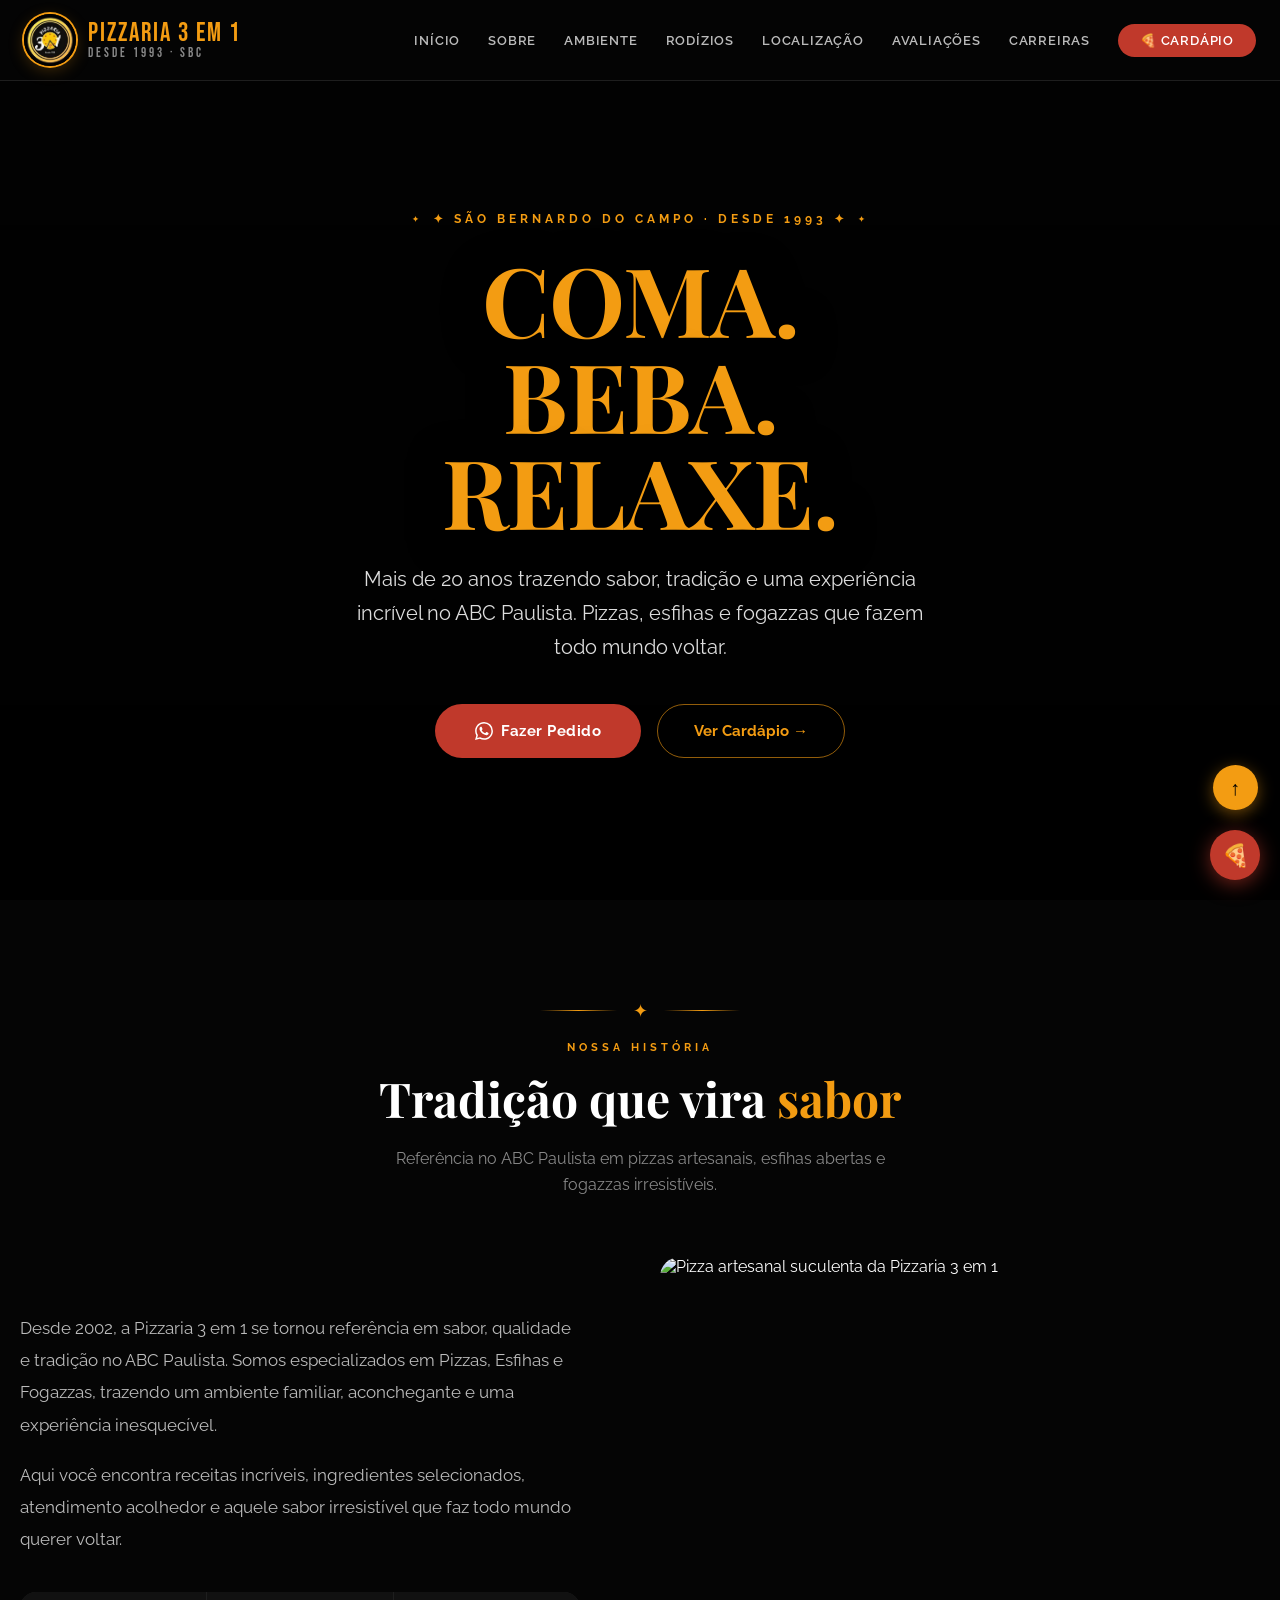
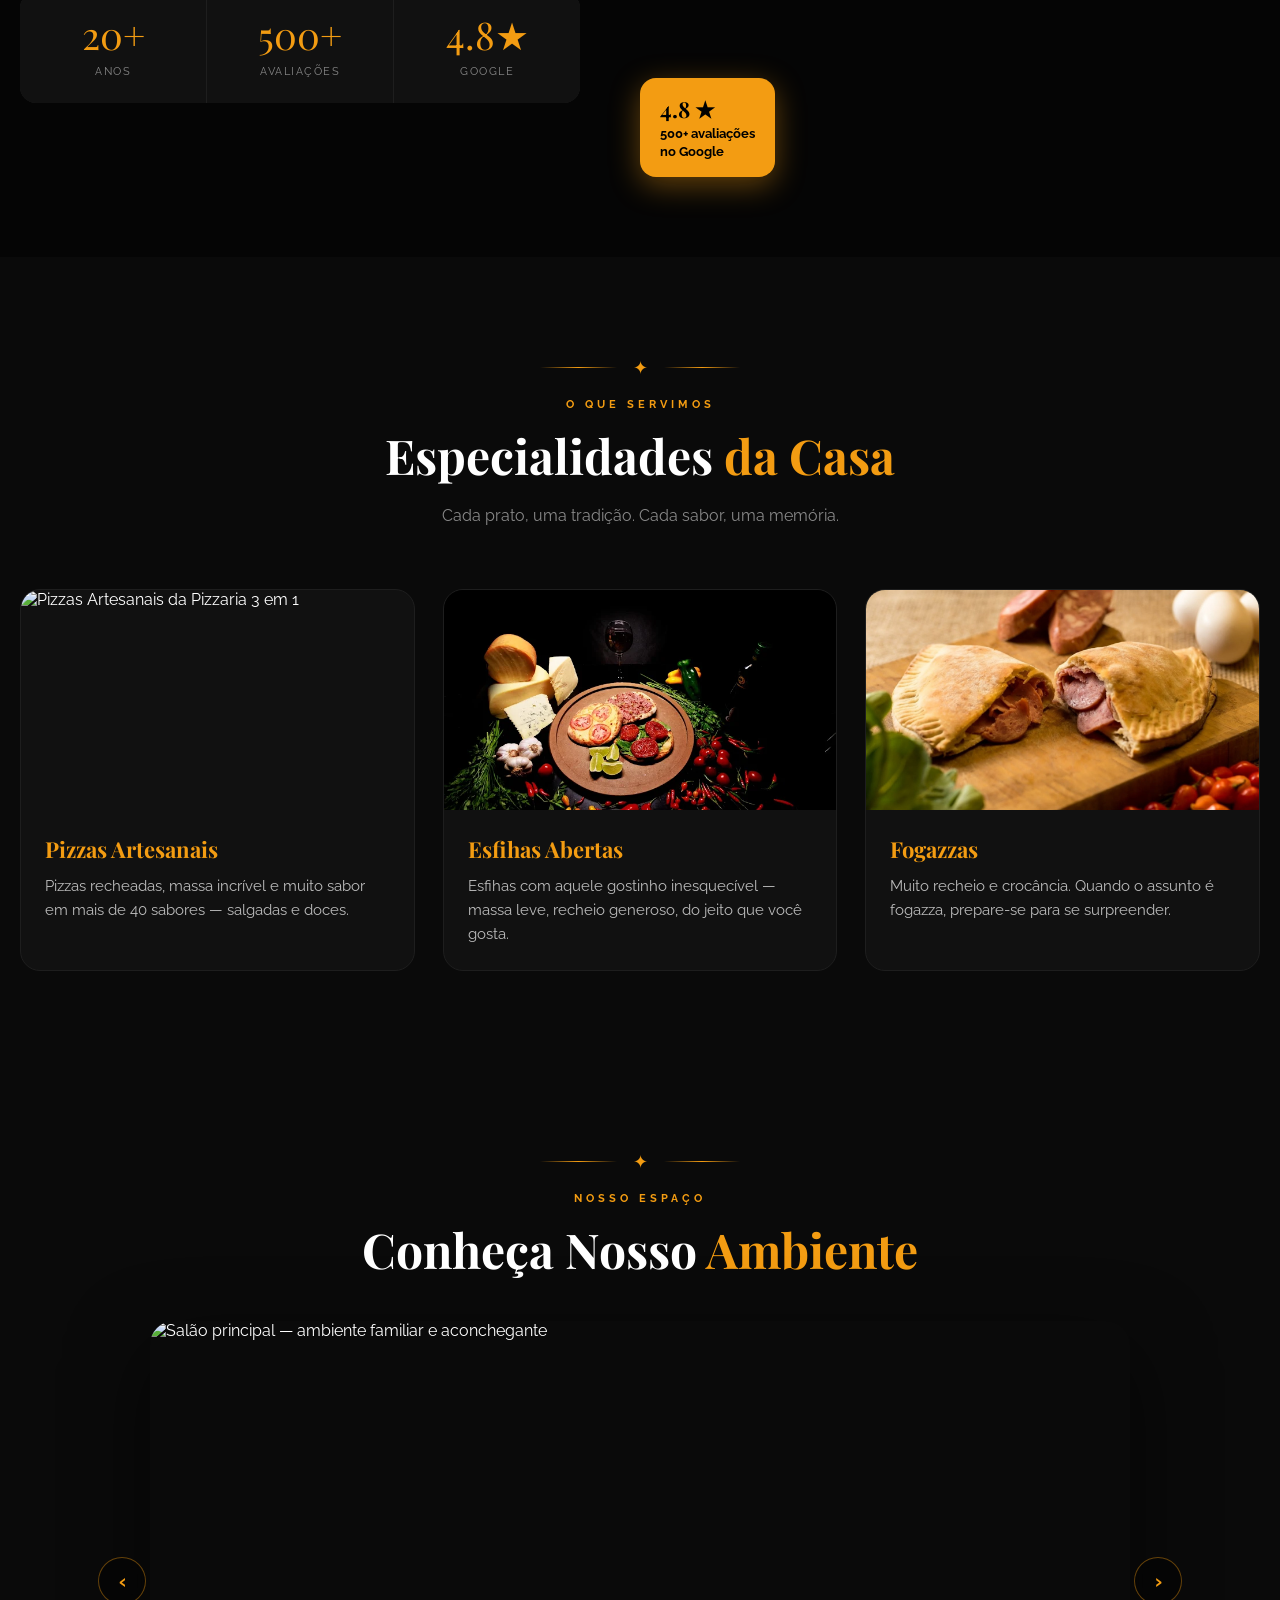
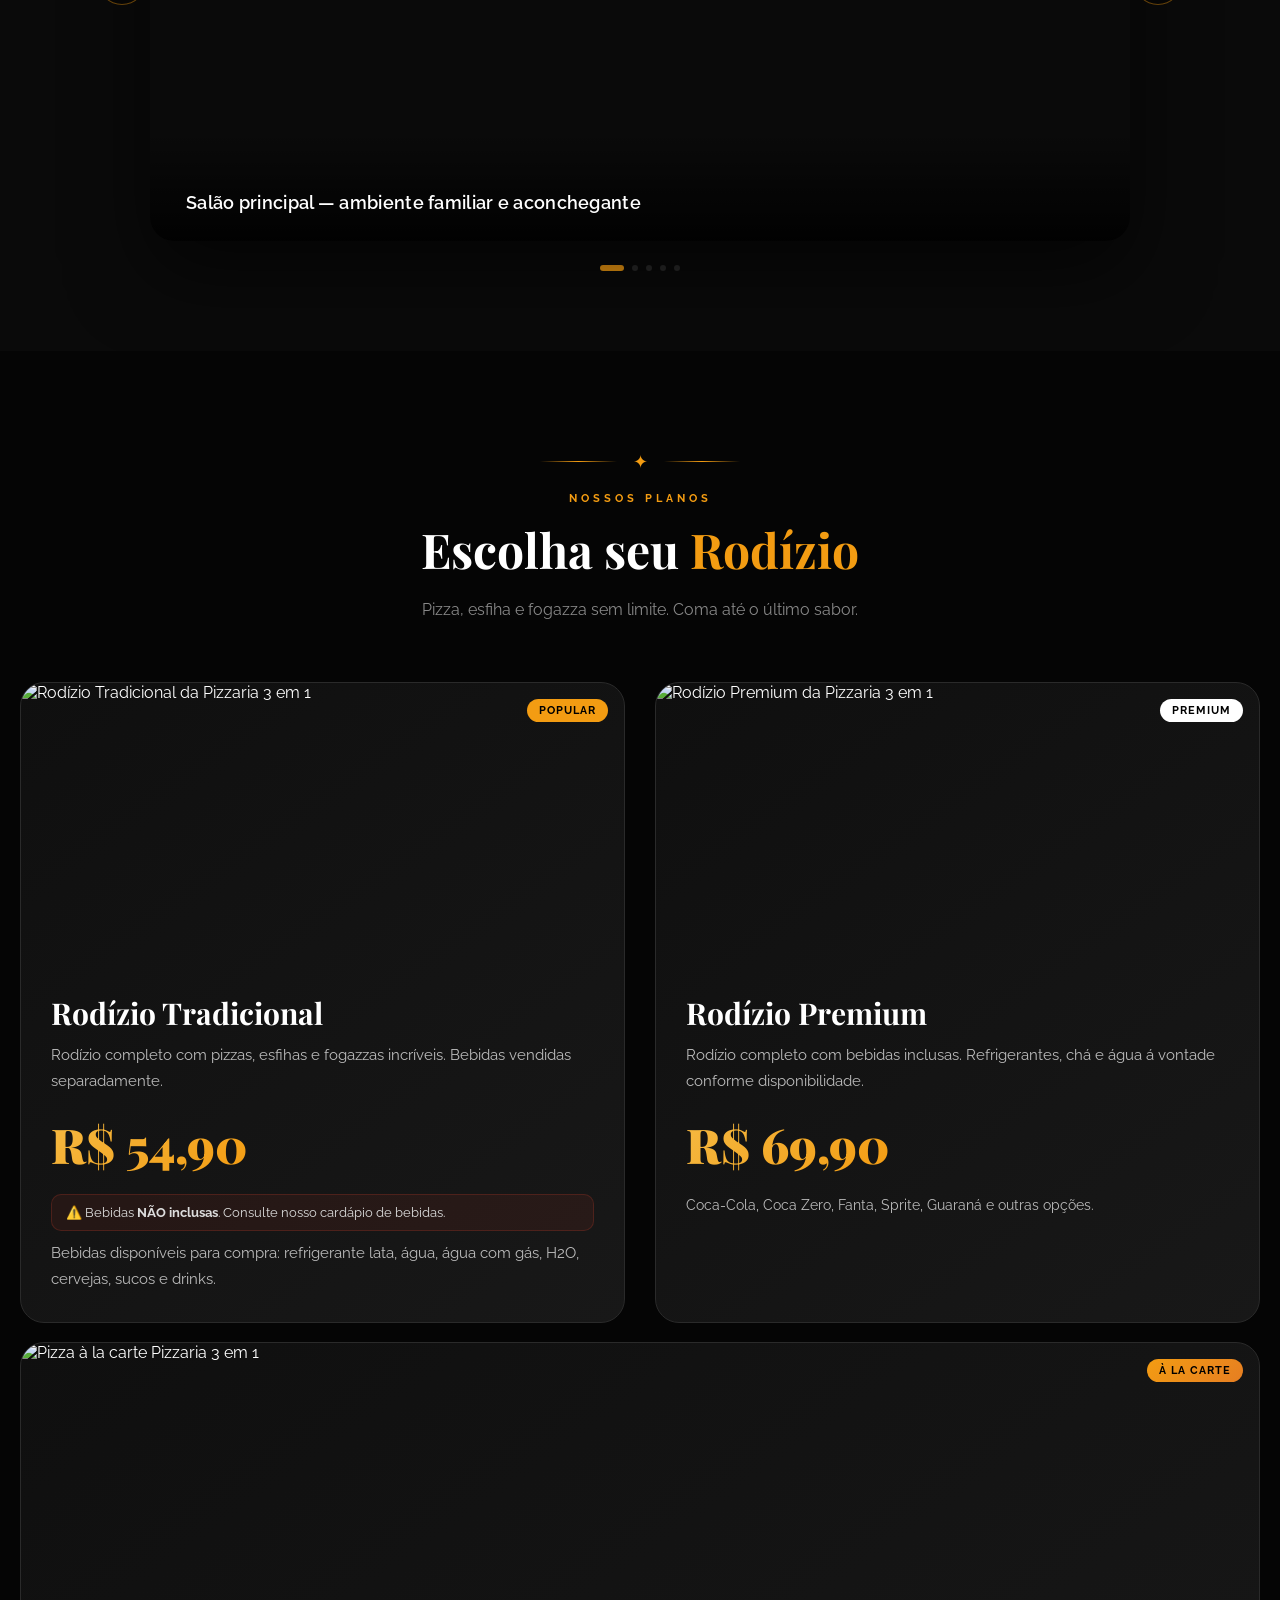
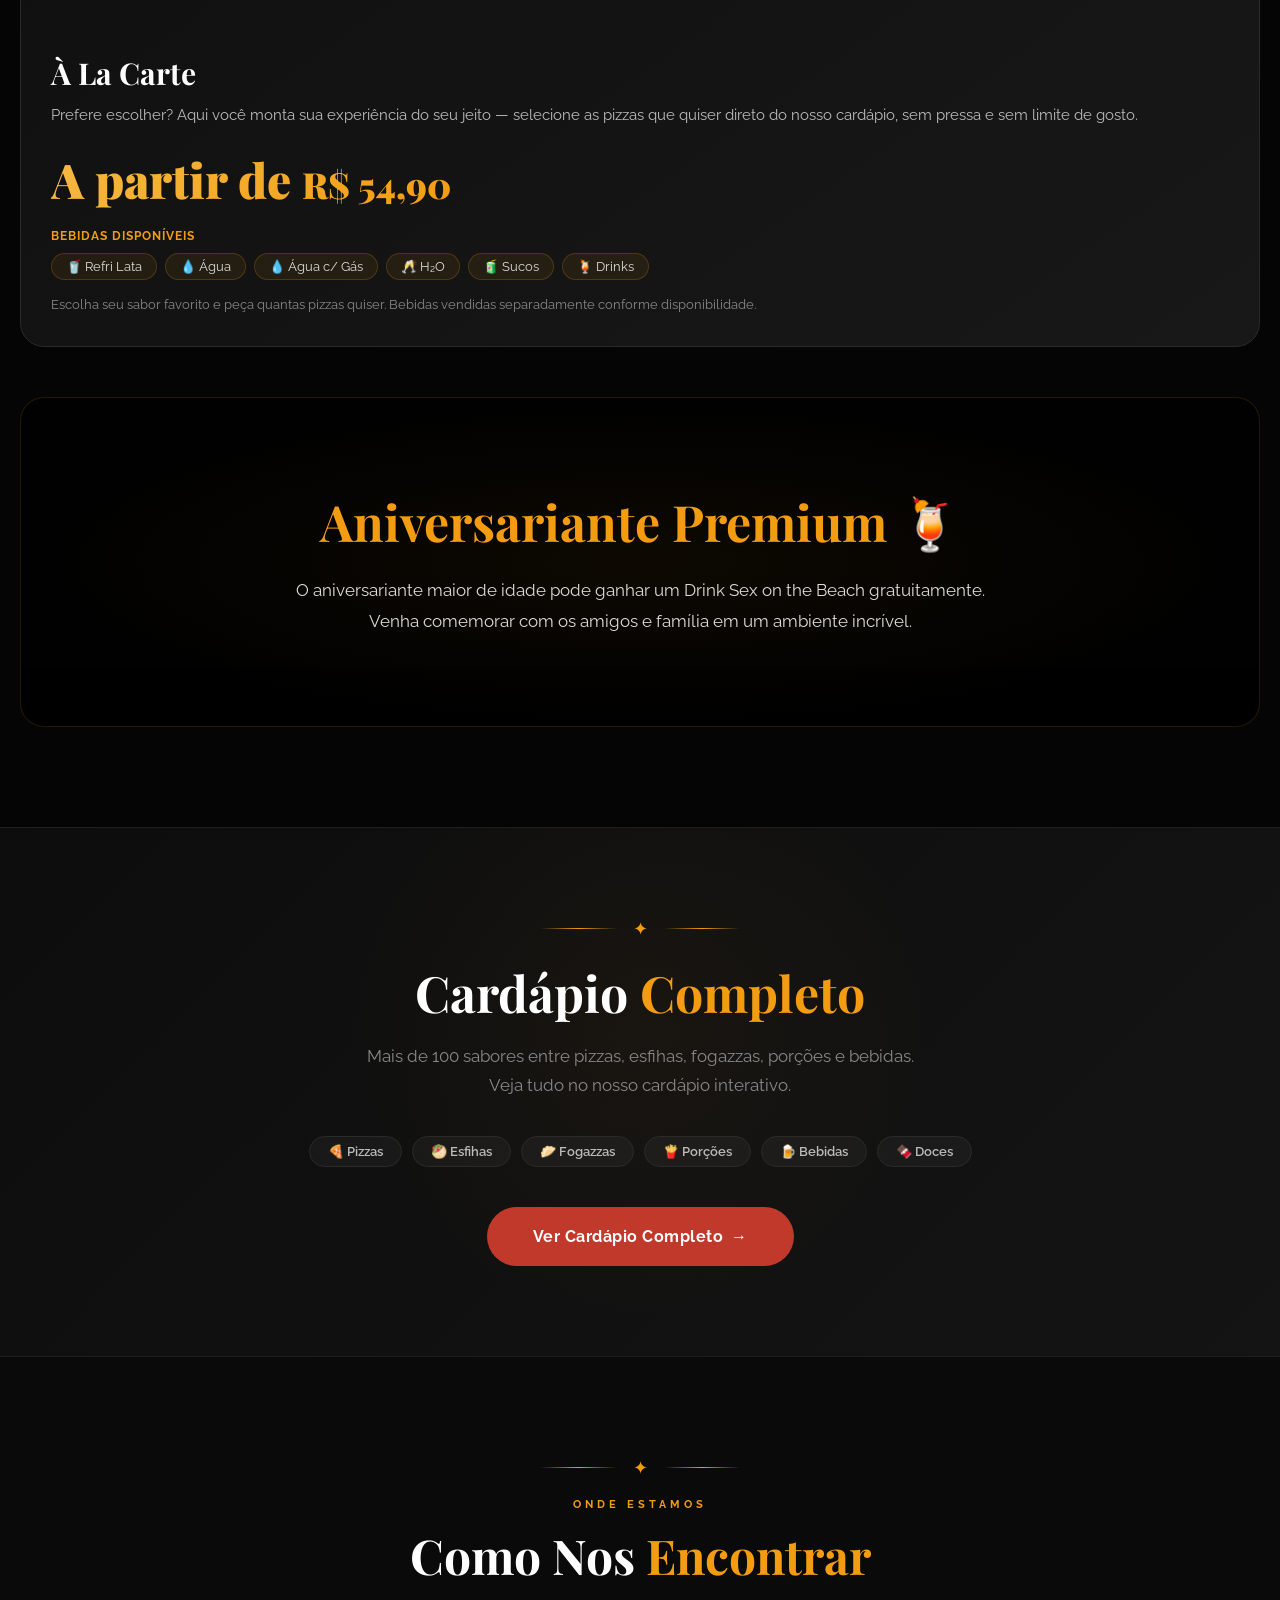
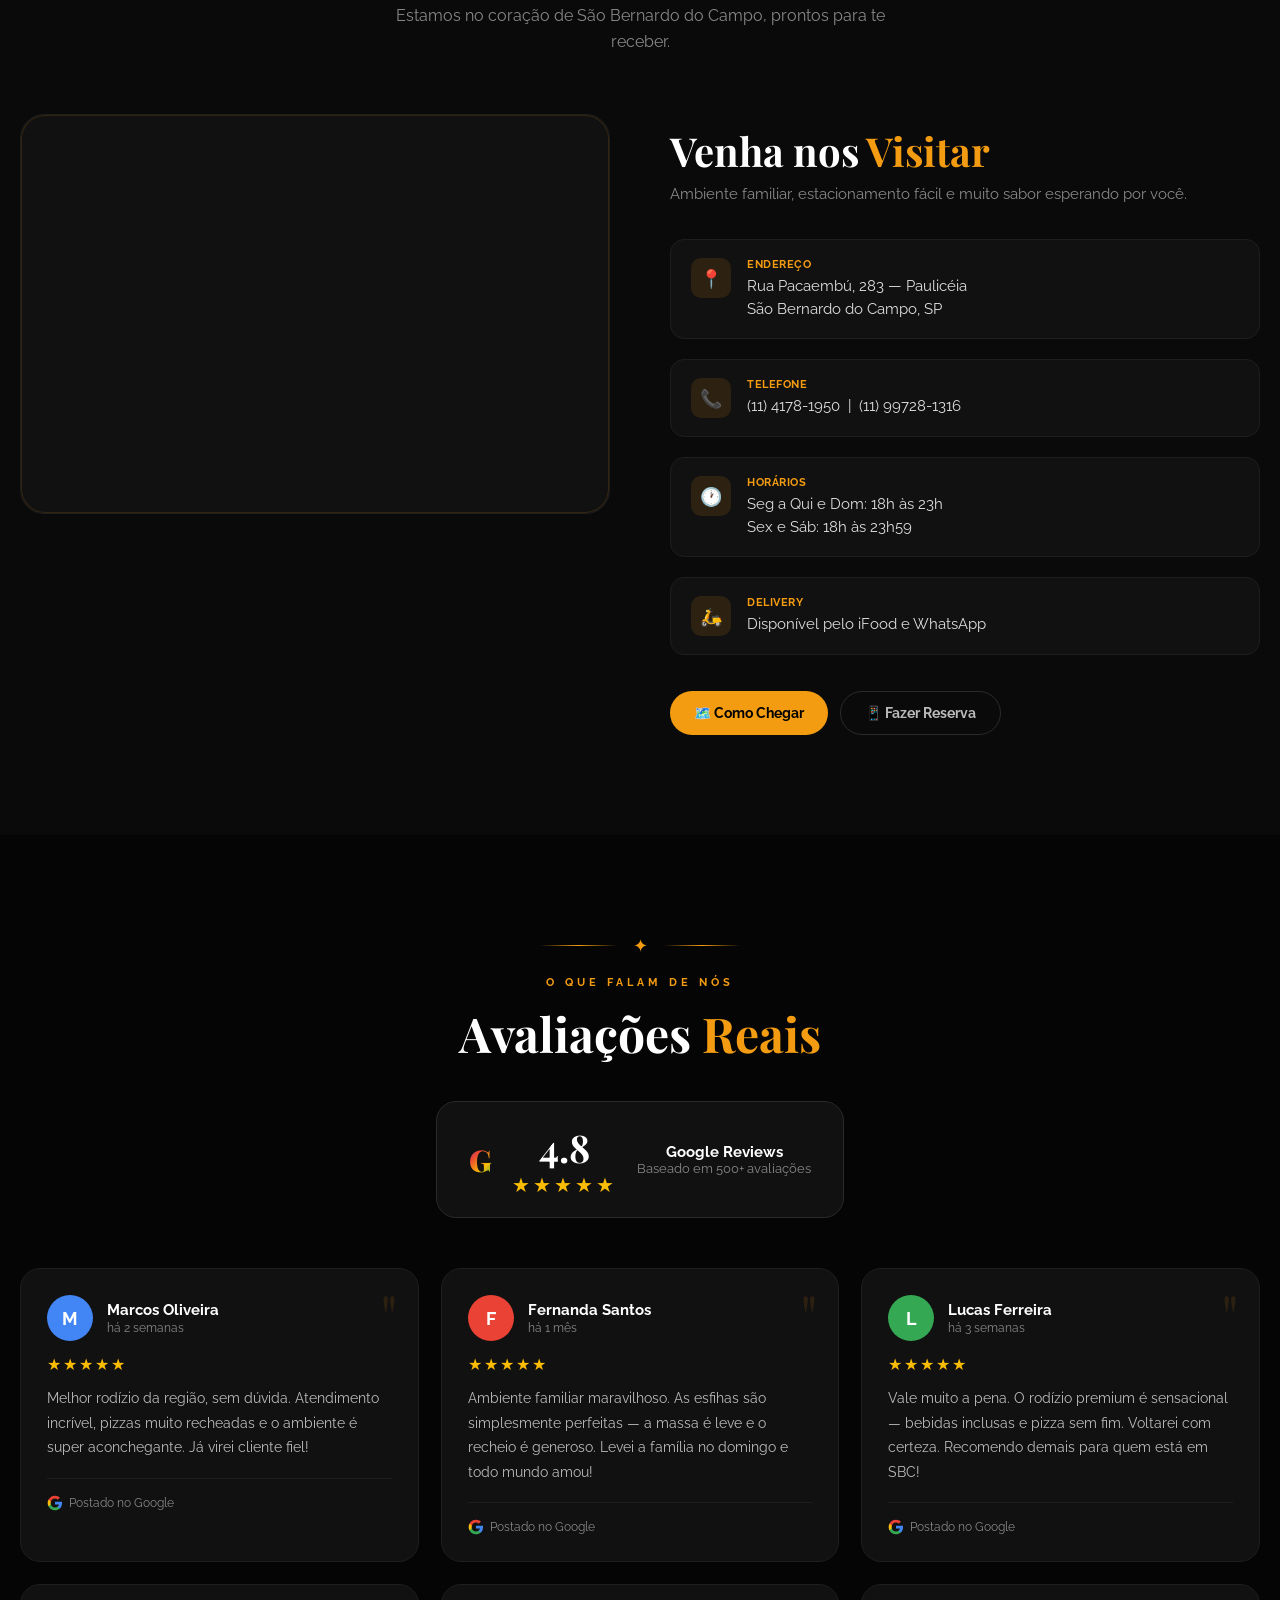
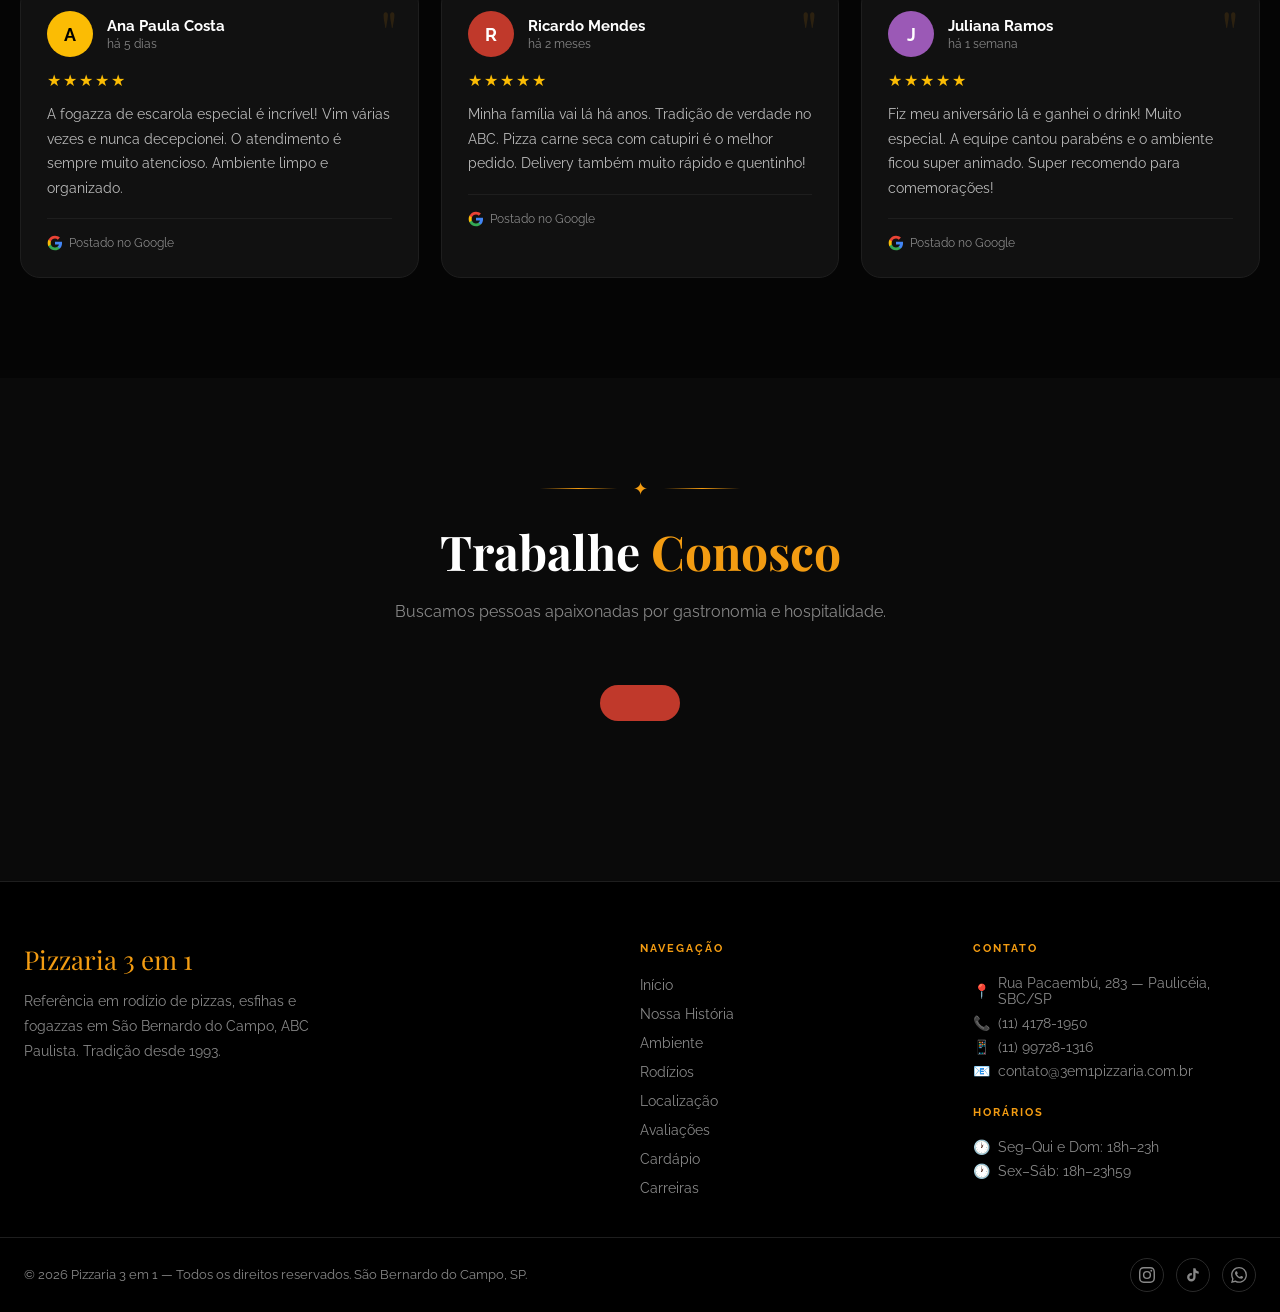
==== commit 1cc6ddb8: "Correção de responsividade/funcionamento do botão" ====
--- a/HTML/index.html
+++ b/HTML/index.html
@@ -83,8 +83,8 @@
         <img class="logo-icon" src="[data-uri]" alt="Logo Pizzaria 3 em 1" width="52" height="52">
       </a>
       <div class="logo-text" aria-label="Pizzaria 3 em 1">
-        <strong class="logo-title">Pizzaria 3 em 1</strong>
-        <span class="logo-sub">Desde 1993 · SBC</span>
+        Pizzaria 3 em 1
+        <span>Desde 1993 · SBC</span>
       </div>
     </div>
 
@@ -152,7 +152,7 @@
 
     <div class="about-grid">
       <div class="about-text reveal">
-        <p>Desde 1993, a Pizzaria 3 em 1 se tornou referência em sabor, qualidade e tradição no ABC Paulista. Somos especializados em Pizzas, Esfihas e Fogazzas, trazendo um ambiente familiar, aconchegante e uma experiência inesquecível.</p>
+        <p>Desde 2002, a Pizzaria 3 em 1 se tornou referência em sabor, qualidade e tradição no ABC Paulista. Somos especializados em Pizzas, Esfihas e Fogazzas, trazendo um ambiente familiar, aconchegante e uma experiência inesquecível.</p>
         <p>Aqui você encontra receitas incríveis, ingredientes selecionados, atendimento acolhedor e aquele sabor irresistível que faz todo mundo querer voltar.</p>
         <div class="about-stats" role="list">
           <div class="stat" role="listitem">
@@ -250,11 +250,11 @@
     <div class="carousel-track-outer">
       <div class="carousel-track" id="carouselTrack" role="list">
         <div class="carousel-slide" role="listitem">
-          <img src="../imagens/ambiente1.png" alt="Salão principal — ambiente familiar e aconchegante" loading="lazy" width="1100" height="520">
+          <img src="https://lh3.googleusercontent.com/p/AF1QipMaxsBvQ3MNzQyXONBn_oyiDtg8YGVKe0jQeLxu=s680-w680-h510-rw" alt="Salão principal — ambiente familiar e aconchegante" loading="lazy" width="1100" height="520">
           <div class="carousel-caption">Salão principal — ambiente familiar e aconchegante</div>
         </div>
         <div class="carousel-slide" role="listitem">
-          <img src="../imagens/ambiente 2.png" alt="Mesas e decoração pensadas para o seu conforto" loading="lazy" width="1100" height="520">
+          <img src="https://images.unsplash.com/photo-1555396273-367ea4eb4db5?q=80&w=1600&auto=format&fit=crop" alt="Mesas e decoração pensadas para o seu conforto" loading="lazy" width="1100" height="520">
           <div class="carousel-caption">Decoração pensada para o seu conforto</div>
         </div>
         <div class="carousel-slide" role="listitem">
@@ -262,7 +262,7 @@
           <div class="carousel-caption">Nossas pizzas artesanais saindo do forno</div>
         </div>
         <div class="carousel-slide" role="listitem">
-          <img src="../imagens/ambiente3.png" alt="Nossa equipe pronta para te receber" loading="lazy" width="1100" height="520">
+          <img src="https://images.unsplash.com/photo-1528605248644-14dd04022da1?q=80&w=1600&auto=format&fit=crop" alt="Nossa equipe pronta para te receber" loading="lazy" width="1100" height="520">
           <div class="carousel-caption">Nossa equipe pronta para te receber</div>
         </div>
         <div class="carousel-slide" role="listitem">
@@ -290,7 +290,7 @@
     <div class="rodizios">
       <div class="rodizio-box reveal reveal-delay-1">
         <div class="rodizio-box-img-wrap">
-          <img src="../imagens/tradicional.png" alt="Rodízio Tradicional da Pizzaria 3 em 1" loading="lazy" width="600" height="280">
+          <img src="https://images.unsplash.com/photo-1593560708920-61dd98c46a4e?q=80&w=1200&auto=format&fit=crop" alt="Rodízio Tradicional da Pizzaria 3 em 1" loading="lazy" width="600" height="280">
           <span class="rodizio-badge">Popular</span>
         </div>
         <div class="rodizio-content">
@@ -303,7 +303,7 @@
       </div>
       <div class="rodizio-box reveal reveal-delay-2">
         <div class="rodizio-box-img-wrap">
-          <img src="../imagens/premium.png" alt="Rodízio Premium da Pizzaria 3 em 1" loading="lazy" width="600" height="280">
+          <img src="https://images.unsplash.com/photo-1544145945-f90425340c7e?q=80&w=1200&auto=format&fit=crop" alt="Rodízio Premium da Pizzaria 3 em 1" loading="lazy" width="600" height="280">
           <span class="rodizio-badge" style="background:#fff;color:#000;">Premium</span>
         </div>
         <div class="rodizio-content">
@@ -319,7 +319,7 @@
     
 <div class="rodizio-box reveal reveal-delay-3">
   <div class="rodizio-box-img-wrap">
-    <img src="../imagens/pizza.png" alt="Pizza à la carte Pizzaria 3 em 1" loading="lazy" width="600" height="280">
+    <img src="https://images.unsplash.com/photo-1565299585323-38d6b0865b47?q=80&w=1200&auto=format&fit=crop" alt="Pizza à la carte Pizzaria 3 em 1" loading="lazy" width="600" height="280">
     <span class="rodizio-badge" style="background:linear-gradient(135deg,#f39c12,#e67e22);color:#000;">À La Carte</span>
   </div>
   <div class="rodizio-content">
@@ -446,27 +446,21 @@
       <div class="gold-divider"><span>✦</span></div>
       <p class="section-label">O que falam de nós</p>
       <h2 class="title" id="av-title">Avaliações <em>Reais</em></h2>
-      <div class="google-rating" role="img" aria-label="Nota 4.4 de 5 no Google, baseado em mais de 887 avaliações">
+      <div class="google-rating" role="img" aria-label="Nota 4.8 de 5 no Google, baseado em mais de 500 avaliações">
         <span class="google-logo" aria-hidden="true">G</span>
         <div>
-          <div class="g-score" aria-hidden="true">4.4</div>
+          <div class="g-score" aria-hidden="true">4.8</div>
           <div class="g-stars" aria-hidden="true">★★★★★</div>
         </div>
         <div>
           <div style="font-weight:700; font-size:15px;">Google Reviews</div>
-          <div class="g-count">Baseado em 887+ avaliações</div>
-        </div>
-      </div>
-      <div style="margin-top:14px;">
-        <a href="https://www.google.com/maps/search/Pizzaria+3+em+1+Rua+Pacaemb%C3%BA+283+S%C3%A3o+Bernardo+do+Campo/@-23.6939,-46.5649,17z" target="_blank" rel="noopener" class="btn" style="font-size:13px;padding:11px 24px;display:inline-flex;gap:8px;align-items:center;" aria-label="Ver todas as avaliações no Google Maps">
-          <svg viewBox="0 0 24 24" width="16" height="16" aria-hidden="true"><path fill="#4285f4" d="M22.56 12.25c0-.78-.07-1.53-.2-2.25H12v4.26h5.92c-.26 1.37-1.04 2.53-2.21 3.31v2.77h3.57c2.08-1.92 3.28-4.74 3.28-8.09z"/><path fill="#34a853" d="M12 23c2.97 0 5.46-.98 7.28-2.66l-3.57-2.77c-.98.66-2.23 1.06-3.71 1.06-2.86 0-5.29-1.93-6.16-4.53H2.18v2.84C3.99 20.53 7.7 23 12 23z"/><path fill="#fbbc05" d="M5.84 14.09c-.22-.66-.35-1.36-.35-2.09s.13-1.43.35-2.09V7.07H2.18C1.43 8.55 1 10.22 1 12s.43 3.45 1.18 4.93l2.85-2.22.81-.62z"/><path fill="#ea4335" d="M12 5.38c1.62 0 3.06.56 4.21 1.64l3.15-3.15C17.45 2.09 14.97 1 12 1 7.7 1 3.99 3.47 2.18 7.07l3.66 2.84c.87-2.6 3.3-4.53 6.16-4.53z"/></svg>
-          Ver todas as avaliações no Google Maps ↗
-        </a>
+          <div class="g-count">Baseado em 500+ avaliações</div>
+        </div>
       </div>
     </div>
 
     <div class="reviews-grid">
-      <a href="https://www.google.com/maps/search/Pizzaria+3+em+1+Rua+Pacaemb%C3%BA+283+S%C3%A3o+Bernardo+do+Campo/@-23.6939,-46.5649,17z" target="_blank" rel="noopener" class="review-card reveal reveal-delay-1" style="text-decoration:none;display:block;cursor:pointer;color:inherit;" aria-label="Ver avaliação de Marcos Oliveira no Google">
+      <div class="review-card reveal reveal-delay-1">
         <div class="review-top">
           <div class="review-avatar" style="background:#4285f4; color:#fff;" aria-hidden="true">M</div>
           <div>
@@ -478,11 +472,11 @@
         <p class="review-text">Melhor rodízio da região, sem dúvida. Atendimento incrível, pizzas muito recheadas e o ambiente é super aconchegante. Já virei cliente fiel!</p>
         <div class="review-google-badge">
           <svg viewBox="0 0 24 24" width="16" height="16" aria-hidden="true"><path fill="#4285f4" d="M22.56 12.25c0-.78-.07-1.53-.2-2.25H12v4.26h5.92c-.26 1.37-1.04 2.53-2.21 3.31v2.77h3.57c2.08-1.92 3.28-4.74 3.28-8.09z"/><path fill="#34a853" d="M12 23c2.97 0 5.46-.98 7.28-2.66l-3.57-2.77c-.98.66-2.23 1.06-3.71 1.06-2.86 0-5.29-1.93-6.16-4.53H2.18v2.84C3.99 20.53 7.7 23 12 23z"/><path fill="#fbbc05" d="M5.84 14.09c-.22-.66-.35-1.36-.35-2.09s.13-1.43.35-2.09V7.07H2.18C1.43 8.55 1 10.22 1 12s.43 3.45 1.18 4.93l2.85-2.22.81-.62z"/><path fill="#ea4335" d="M12 5.38c1.62 0 3.06.56 4.21 1.64l3.15-3.15C17.45 2.09 14.97 1 12 1 7.7 1 3.99 3.47 2.18 7.07l3.66 2.84c.87-2.6 3.3-4.53 6.16-4.53z"/></svg>
-          <span>Ver no Google Maps ↗</span>
-        </div>
-      </a>
-
-      <a href="https://www.google.com/maps/search/Pizzaria+3+em+1+Rua+Pacaemb%C3%BA+283+S%C3%A3o+Bernardo+do+Campo/@-23.6939,-46.5649,17z" target="_blank" rel="noopener" class="review-card reveal reveal-delay-2" style="text-decoration:none;display:block;cursor:pointer;color:inherit;" aria-label="Ver avaliação de Fernanda Santos no Google">
+          <span>Postado no Google</span>
+        </div>
+      </div>
+
+      <div class="review-card reveal reveal-delay-2">
         <div class="review-top">
           <div class="review-avatar" style="background:#ea4335; color:#fff;" aria-hidden="true">F</div>
           <div>
@@ -494,11 +488,11 @@
         <p class="review-text">Ambiente familiar maravilhoso. As esfihas são simplesmente perfeitas — a massa é leve e o recheio é generoso. Levei a família no domingo e todo mundo amou!</p>
         <div class="review-google-badge">
           <svg viewBox="0 0 24 24" width="16" height="16" aria-hidden="true"><path fill="#4285f4" d="M22.56 12.25c0-.78-.07-1.53-.2-2.25H12v4.26h5.92c-.26 1.37-1.04 2.53-2.21 3.31v2.77h3.57c2.08-1.92 3.28-4.74 3.28-8.09z"/><path fill="#34a853" d="M12 23c2.97 0 5.46-.98 7.28-2.66l-3.57-2.77c-.98.66-2.23 1.06-3.71 1.06-2.86 0-5.29-1.93-6.16-4.53H2.18v2.84C3.99 20.53 7.7 23 12 23z"/><path fill="#fbbc05" d="M5.84 14.09c-.22-.66-.35-1.36-.35-2.09s.13-1.43.35-2.09V7.07H2.18C1.43 8.55 1 10.22 1 12s.43 3.45 1.18 4.93l2.85-2.22.81-.62z"/><path fill="#ea4335" d="M12 5.38c1.62 0 3.06.56 4.21 1.64l3.15-3.15C17.45 2.09 14.97 1 12 1 7.7 1 3.99 3.47 2.18 7.07l3.66 2.84c.87-2.6 3.3-4.53 6.16-4.53z"/></svg>
-          <span>Ver no Google Maps ↗</span>
-        </div>
-      </a>
-
-      <a href="https://www.google.com/maps/search/Pizzaria+3+em+1+Rua+Pacaemb%C3%BA+283+S%C3%A3o+Bernardo+do+Campo/@-23.6939,-46.5649,17z" target="_blank" rel="noopener" class="review-card reveal reveal-delay-3" style="text-decoration:none;display:block;cursor:pointer;color:inherit;" aria-label="Ver avaliação de Lucas Ferreira no Google">
+          <span>Postado no Google</span>
+        </div>
+      </div>
+
+      <div class="review-card reveal reveal-delay-3">
         <div class="review-top">
           <div class="review-avatar" style="background:#34a853; color:#fff;" aria-hidden="true">L</div>
           <div>
@@ -510,11 +504,11 @@
         <p class="review-text">Vale muito a pena. O rodízio premium é sensacional — bebidas inclusas e pizza sem fim. Voltarei com certeza. Recomendo demais para quem está em SBC!</p>
         <div class="review-google-badge">
           <svg viewBox="0 0 24 24" width="16" height="16" aria-hidden="true"><path fill="#4285f4" d="M22.56 12.25c0-.78-.07-1.53-.2-2.25H12v4.26h5.92c-.26 1.37-1.04 2.53-2.21 3.31v2.77h3.57c2.08-1.92 3.28-4.74 3.28-8.09z"/><path fill="#34a853" d="M12 23c2.97 0 5.46-.98 7.28-2.66l-3.57-2.77c-.98.66-2.23 1.06-3.71 1.06-2.86 0-5.29-1.93-6.16-4.53H2.18v2.84C3.99 20.53 7.7 23 12 23z"/><path fill="#fbbc05" d="M5.84 14.09c-.22-.66-.35-1.36-.35-2.09s.13-1.43.35-2.09V7.07H2.18C1.43 8.55 1 10.22 1 12s.43 3.45 1.18 4.93l2.85-2.22.81-.62z"/><path fill="#ea4335" d="M12 5.38c1.62 0 3.06.56 4.21 1.64l3.15-3.15C17.45 2.09 14.97 1 12 1 7.7 1 3.99 3.47 2.18 7.07l3.66 2.84c.87-2.6 3.3-4.53 6.16-4.53z"/></svg>
-          <span>Ver no Google Maps ↗</span>
-        </div>
-      </a>
-
-      <a href="https://www.google.com/maps/search/Pizzaria+3+em+1+Rua+Pacaemb%C3%BA+283+S%C3%A3o+Bernardo+do+Campo/@-23.6939,-46.5649,17z" target="_blank" rel="noopener" class="review-card reveal reveal-delay-1" style="text-decoration:none;display:block;cursor:pointer;color:inherit;" aria-label="Ver avaliação de Ana Paula Costa no Google">
+          <span>Postado no Google</span>
+        </div>
+      </div>
+
+      <div class="review-card reveal reveal-delay-1">
         <div class="review-top">
           <div class="review-avatar" style="background:#fbbc04; color:#000;" aria-hidden="true">A</div>
           <div>
@@ -523,14 +517,14 @@
           </div>
         </div>
         <div class="review-stars" aria-label="5 de 5 estrelas">★★★★★</div>
-        <p class="review-text">A fogazza de escarola especial é incrível! Vim várias vezes e nunca me decepcionei. O atendimento é sempre muito atencioso. Ambiente limpo e organizado.</p>
+        <p class="review-text">A fogazza de escarola especial é incrível! Vim várias vezes e nunca decepcionei. O atendimento é sempre muito atencioso. Ambiente limpo e organizado.</p>
         <div class="review-google-badge">
           <svg viewBox="0 0 24 24" width="16" height="16" aria-hidden="true"><path fill="#4285f4" d="M22.56 12.25c0-.78-.07-1.53-.2-2.25H12v4.26h5.92c-.26 1.37-1.04 2.53-2.21 3.31v2.77h3.57c2.08-1.92 3.28-4.74 3.28-8.09z"/><path fill="#34a853" d="M12 23c2.97 0 5.46-.98 7.28-2.66l-3.57-2.77c-.98.66-2.23 1.06-3.71 1.06-2.86 0-5.29-1.93-6.16-4.53H2.18v2.84C3.99 20.53 7.7 23 12 23z"/><path fill="#fbbc05" d="M5.84 14.09c-.22-.66-.35-1.36-.35-2.09s.13-1.43.35-2.09V7.07H2.18C1.43 8.55 1 10.22 1 12s.43 3.45 1.18 4.93l2.85-2.22.81-.62z"/><path fill="#ea4335" d="M12 5.38c1.62 0 3.06.56 4.21 1.64l3.15-3.15C17.45 2.09 14.97 1 12 1 7.7 1 3.99 3.47 2.18 7.07l3.66 2.84c.87-2.6 3.3-4.53 6.16-4.53z"/></svg>
-          <span>Ver no Google Maps ↗</span>
-        </div>
-      </a>
-
-      <a href="https://www.google.com/maps/search/Pizzaria+3+em+1+Rua+Pacaemb%C3%BA+283+S%C3%A3o+Bernardo+do+Campo/@-23.6939,-46.5649,17z" target="_blank" rel="noopener" class="review-card reveal reveal-delay-2" style="text-decoration:none;display:block;cursor:pointer;color:inherit;" aria-label="Ver avaliação de Ricardo Mendes no Google">
+          <span>Postado no Google</span>
+        </div>
+      </div>
+
+      <div class="review-card reveal reveal-delay-2">
         <div class="review-top">
           <div class="review-avatar" style="background:#c0392b; color:#fff;" aria-hidden="true">R</div>
           <div>
@@ -542,11 +536,11 @@
         <p class="review-text">Minha família vai lá há anos. Tradição de verdade no ABC. Pizza carne seca com catupiri é o melhor pedido. Delivery também muito rápido e quentinho!</p>
         <div class="review-google-badge">
           <svg viewBox="0 0 24 24" width="16" height="16" aria-hidden="true"><path fill="#4285f4" d="M22.56 12.25c0-.78-.07-1.53-.2-2.25H12v4.26h5.92c-.26 1.37-1.04 2.53-2.21 3.31v2.77h3.57c2.08-1.92 3.28-4.74 3.28-8.09z"/><path fill="#34a853" d="M12 23c2.97 0 5.46-.98 7.28-2.66l-3.57-2.77c-.98.66-2.23 1.06-3.71 1.06-2.86 0-5.29-1.93-6.16-4.53H2.18v2.84C3.99 20.53 7.7 23 12 23z"/><path fill="#fbbc05" d="M5.84 14.09c-.22-.66-.35-1.36-.35-2.09s.13-1.43.35-2.09V7.07H2.18C1.43 8.55 1 10.22 1 12s.43 3.45 1.18 4.93l2.85-2.22.81-.62z"/><path fill="#ea4335" d="M12 5.38c1.62 0 3.06.56 4.21 1.64l3.15-3.15C17.45 2.09 14.97 1 12 1 7.7 1 3.99 3.47 2.18 7.07l3.66 2.84c.87-2.6 3.3-4.53 6.16-4.53z"/></svg>
-          <span>Ver no Google Maps ↗</span>
-        </div>
-      </a>
-
-      <a href="https://www.google.com/maps/search/Pizzaria+3+em+1+Rua+Pacaemb%C3%BA+283+S%C3%A3o+Bernardo+do+Campo/@-23.6939,-46.5649,17z" target="_blank" rel="noopener" class="review-card reveal reveal-delay-3" style="text-decoration:none;display:block;cursor:pointer;color:inherit;" aria-label="Ver avaliação de Juliana Ramos no Google">
+          <span>Postado no Google</span>
+        </div>
+      </div>
+
+      <div class="review-card reveal reveal-delay-3">
         <div class="review-top">
           <div class="review-avatar" style="background:#9b59b6; color:#fff;" aria-hidden="true">J</div>
           <div>
@@ -558,49 +552,15 @@
         <p class="review-text">Fiz meu aniversário lá e ganhei o drink! Muito especial. A equipe cantou parabéns e o ambiente ficou super animado. Super recomendo para comemorações!</p>
         <div class="review-google-badge">
           <svg viewBox="0 0 24 24" width="16" height="16" aria-hidden="true"><path fill="#4285f4" d="M22.56 12.25c0-.78-.07-1.53-.2-2.25H12v4.26h5.92c-.26 1.37-1.04 2.53-2.21 3.31v2.77h3.57c2.08-1.92 3.28-4.74 3.28-8.09z"/><path fill="#34a853" d="M12 23c2.97 0 5.46-.98 7.28-2.66l-3.57-2.77c-.98.66-2.23 1.06-3.71 1.06-2.86 0-5.29-1.93-6.16-4.53H2.18v2.84C3.99 20.53 7.7 23 12 23z"/><path fill="#fbbc05" d="M5.84 14.09c-.22-.66-.35-1.36-.35-2.09s.13-1.43.35-2.09V7.07H2.18C1.43 8.55 1 10.22 1 12s.43 3.45 1.18 4.93l2.85-2.22.81-.62z"/><path fill="#ea4335" d="M12 5.38c1.62 0 3.06.56 4.21 1.64l3.15-3.15C17.45 2.09 14.97 1 12 1 7.7 1 3.99 3.47 2.18 7.07l3.66 2.84c.87-2.6 3.3-4.53 6.16-4.53z"/></svg>
-          <span>Ver no Google Maps ↗</span>
-        </div>
-      </a>
-
-      <a href="https://www.google.com/maps/search/Pizzaria+3+em+1+Rua+Pacaemb%C3%BA+283+S%C3%A3o+Bernardo+do+Campo/@-23.6939,-46.5649,17z" target="_blank" rel="noopener" class="review-card reveal reveal-delay-1" style="text-decoration:none;display:block;cursor:pointer;color:inherit;" aria-label="Ver avaliação de Thiago Costa no Google">
-        <div class="review-top">
-          <div class="review-avatar" style="background:#16a085; color:#fff;" aria-hidden="true">T</div>
-          <div>
-            <div class="review-name">Thiago Costa</div>
-            <div class="review-date">há 4 semanas</div>
-          </div>
-        </div>
-        <div class="review-stars" aria-label="5 de 5 estrelas">★★★★★</div>
-        <p class="review-text">Pizza excelente, sabores ótimos e preço justo. Refeição nota 10! Ambiente muito agradável e familiar. Prato recomendado: Esfiha Chocolate com Morango — incrível!</p>
-        <div class="review-google-badge">
-          <svg viewBox="0 0 24 24" width="16" height="16" aria-hidden="true"><path fill="#4285f4" d="M22.56 12.25c0-.78-.07-1.53-.2-2.25H12v4.26h5.92c-.26 1.37-1.04 2.53-2.21 3.31v2.77h3.57c2.08-1.92 3.28-4.74 3.28-8.09z"/><path fill="#34a853" d="M12 23c2.97 0 5.46-.98 7.28-2.66l-3.57-2.77c-.98.66-2.23 1.06-3.71 1.06-2.86 0-5.29-1.93-6.16-4.53H2.18v2.84C3.99 20.53 7.7 23 12 23z"/><path fill="#fbbc05" d="M5.84 14.09c-.22-.66-.35-1.36-.35-2.09s.13-1.43.35-2.09V7.07H2.18C1.43 8.55 1 10.22 1 12s.43 3.45 1.18 4.93l2.85-2.22.81-.62z"/><path fill="#ea4335" d="M12 5.38c1.62 0 3.06.56 4.21 1.64l3.15-3.15C17.45 2.09 14.97 1 12 1 7.7 1 3.99 3.47 2.18 7.07l3.66 2.84c.87-2.6 3.3-4.53 6.16-4.53z"/></svg>
-          <span>Ver no Google Maps ↗</span>
-        </div>
-      </a>
-
-      <a href="https://www.google.com/maps/search/Pizzaria+3+em+1+Rua+Pacaemb%C3%BA+283+S%C3%A3o+Bernardo+do+Campo/@-23.6939,-46.5649,17z" target="_blank" rel="noopener" class="review-card reveal reveal-delay-2" style="text-decoration:none;display:block;cursor:pointer;color:inherit;" aria-label="Ver avaliação de Patricia Lima no Google">
-        <div class="review-top">
-          <div class="review-avatar" style="background:#d35400; color:#fff;" aria-hidden="true">P</div>
-          <div>
-            <div class="review-name">Patricia Lima</div>
-            <div class="review-date">há 6 dias</div>
-          </div>
-        </div>
-        <div class="review-stars" aria-label="5 de 5 estrelas">★★★★★</div>
-        <p class="review-text">Um lugar muito legal, ótimo atendimento e comida incrível! Preço por pessoa entre R$60–80, vale cada centavo. Pizzas doces e salgadas de altíssima qualidade. Voltarei com certeza!</p>
-        <div class="review-google-badge">
-          <svg viewBox="0 0 24 24" width="16" height="16" aria-hidden="true"><path fill="#4285f4" d="M22.56 12.25c0-.78-.07-1.53-.2-2.25H12v4.26h5.92c-.26 1.37-1.04 2.53-2.21 3.31v2.77h3.57c2.08-1.92 3.28-4.74 3.28-8.09z"/><path fill="#34a853" d="M12 23c2.97 0 5.46-.98 7.28-2.66l-3.57-2.77c-.98.66-2.23 1.06-3.71 1.06-2.86 0-5.29-1.93-6.16-4.53H2.18v2.84C3.99 20.53 7.7 23 12 23z"/><path fill="#fbbc05" d="M5.84 14.09c-.22-.66-.35-1.36-.35-2.09s.13-1.43.35-2.09V7.07H2.18C1.43 8.55 1 10.22 1 12s.43 3.45 1.18 4.93l2.85-2.22.81-.62z"/><path fill="#ea4335" d="M12 5.38c1.62 0 3.06.56 4.21 1.64l3.15-3.15C17.45 2.09 14.97 1 12 1 7.7 1 3.99 3.47 2.18 7.07l3.66 2.84c.87-2.6 3.3-4.53 6.16-4.53z"/></svg>
-          <span>Ver no Google Maps ↗</span>
-        </div>
-      </a>
-
+          <span>Postado no Google</span>
+        </div>
+      </div>
     </div>
   </div>
 </section>
 
 <!-- ══════════════════════════════════════════
      CARREIRAS
-
 ══════════════════════════════════════════ -->
 <!-- ══════════════════════════════════════════
      CARREIRAS — cole este bloco inteiro substituindo
@@ -628,7 +588,7 @@
 </ul>
      <!-- Botões contato -->
       <!-- botão email -->
-     <div class="email-wrap">
+     <div class="email-wrap" id="email">
   <button class="email-btn">
     <span class="email-waves"></span>
 
@@ -641,6 +601,7 @@
     </span>
   </button>
   <!-- botão email -->
+   
 </div>
    </div>
   </div>
@@ -651,6 +612,14 @@
  const btnArrow = document.getElementById('btn-arrow');
  const content = document.getElementById('content-extra');
 const icon = btnArrow.querySelector('i');
+const emailBtn = document.querySelector('.email-wrap'); 
+
+function gotoMail(){
+  setTimeout(() => {
+    window.location.href ="mailto:contato@3em1pizzaria.com.br";
+  }, 900);
+  
+}
   // Sampa script base
   function abrir() {
     icon.classList.replace('fa-angle-down', 'fa-angle-up');
@@ -672,6 +641,7 @@
 }
 
 btnArrow.addEventListener('click', verificar);
+emailBtn.addEventListener('click', gotoMail);
   // Sampa script base
   
 </script>
@@ -682,7 +652,7 @@
   <div class="footer-inner">
     <div class="footer-brand">
       <div class="footer-logo">Pizzaria 3 em 1</div>
-      <p style="color:#888;">Referência em rodízio de pizzas, esfihas e fogazzas em São Bernardo do Campo, ABC Paulista. Tradição desde 1993.</p>
+      <p>Referência em rodízio de pizzas, esfihas e fogazzas em São Bernardo do Campo, ABC Paulista. Tradição desde 1993.</p>
     </div>
     <div class="footer-col">
       <h4>Navegação</h4>
--- a/CSS/style.css
+++ b/CSS/style.css
@@ -1415,6 +1415,7 @@
     justify-content:center;
     align-items:center;
     margin:60px auto;
+    padding:0 16px;
 }
 
 /* BOTÃO */
@@ -1424,7 +1425,11 @@
 
     display:flex;
     align-items:center;
+    justify-content:center;
     gap:16px;
+
+    width:100%;
+    max-width:420px;
 
     padding:18px 42px;
 
@@ -1491,15 +1496,10 @@
 
 @keyframes waveMove{
     from{
-        transform:
-            translateY(15%)
-            rotate(0deg);
-    }
-
+        transform:translateY(15%) rotate(0deg);
+    }
     to{
-        transform:
-            translateY(-12%)
-            rotate(360deg);
+        transform:translateY(-12%) rotate(360deg);
     }
 }
 
@@ -1509,7 +1509,8 @@
     z-index:2;
 
     width:44px;
-    height:44px;
+    aspect-ratio:1/1;
+    flex-shrink:0;
 
     display:flex;
     align-items:center;
@@ -1517,12 +1518,11 @@
 
     border-radius:50%;
 
-    background:
-        linear-gradient(
-            135deg,
-            var(--gold-light),
-            var(--gold)
-        );
+    background:linear-gradient(
+        135deg,
+        var(--gold-light),
+        var(--gold)
+    );
 
     color:#000;
     font-size:18px;
@@ -1538,12 +1538,12 @@
 .email-text{
     position:relative;
     z-index:2;
+    white-space:nowrap;
 }
 
 /* HOVER */
 .email-btn:hover{
     transform:translateY(-4px);
-
     border-color:var(--gold);
 
     box-shadow:
@@ -1568,6 +1568,25 @@
 /* CLICK */
 .email-btn:active{
     transform:scale(.97);
+}
+
+/* MOBILE */
+@media (max-width:600px){
+    .email-btn{
+        padding:14px 20px;
+        gap:12px;
+        font-size:14px;
+    }
+
+    .email-icon{
+        width:40px;
+        font-size:16px;
+    }
+
+    .email-text{
+        white-space:normal;
+        text-align:left;
+    }
 }
 .career-list{
     max-width:620px;
@@ -1638,1648 +1657,4 @@
     padding-bottom:14px;
 
     border-bottom:1px solid rgba(243,156,18,.12);
-}
-/* Style principal */
-
-/* ════════════════════════════════════════
-       DESIGN TOKENS
-    ════════════════════════════════════════ */
-    :root {
-      --gold: #f39c12;
-      --gold-light: #f5b942;
-      --gold-dim: rgba(243,156,18,0.12);
-      --red: #c0392b;
-      --dark: #050505;
-      --dark-2: #0a0a0a;
-      --dark-3: #111;
-      --card-bg: #111;
-      --border: #1e1e1e;
-      --border-2: #2a2a2a;
-      --text-muted: #888;
-      --text-sub: #bbb;
-      --header-h: 80px;
-      --radius: 20px;
-      --transition: 0.3s cubic-bezier(0.4,0,0.2,1);
-    }
-
-    /* ════════════════════════════════════════
-       RESET & BASE
-    ════════════════════════════════════════ */
-    *, *::before, *::after { margin: 0; padding: 0; box-sizing: border-box; }
-    html { scroll-behavior: smooth; font-size: 16px; }
-    body {
-      font-family: 'Raleway', sans-serif;
-      background: var(--dark);
-      color: #fff;
-      overflow-x: hidden;
-      -webkit-font-smoothing: antialiased;
-    }
-    a { text-decoration: none; color: inherit; }
-    img { display: block; max-width: 100%; }
-    button { cursor: pointer; font-family: inherit; }
-
-    /* ════════════════════════════════════════
-       SCROLL REVEAL — hidden by default
-    ════════════════════════════════════════ */
-    .reveal {
-      opacity: 0;
-      transform: translateY(32px);
-      transition: opacity 0.7s var(--transition), transform 0.7s var(--transition);
-    }
-    .reveal.visible {
-      opacity: 1;
-      transform: translateY(0);
-    }
-    .reveal-delay-1 { transition-delay: 0.1s; }
-    .reveal-delay-2 { transition-delay: 0.2s; }
-    .reveal-delay-3 { transition-delay: 0.3s; }
-    .reveal-delay-4 { transition-delay: 0.4s; }
-
-    /* ════════════════════════════════════════
-       GOLD DIVIDER
-    ════════════════════════════════════════ */
-    .gold-divider {
-      display: flex;
-      align-items: center;
-      gap: 16px;
-      margin: 0 auto 20px;
-      max-width: 200px;
-    }
-    .gold-divider::before,
-    .gold-divider::after {
-      content: '';
-      flex: 1;
-      height: 1px;
-      background: linear-gradient(to right, transparent, var(--gold), transparent);
-    }
-    .gold-divider span { color: var(--gold); font-size: 18px; }
-
-    /* ════════════════════════════════════════
-       HEADER PREMIUM
-    ════════════════════════════════════════ */
-    header {
-      position: fixed;
-      width: 100%;
-      top: 0;
-      z-index: 1000;
-      background: rgba(5,5,5,0.85);
-      border-bottom: 1px solid var(--border);
-      backdrop-filter: blur(20px) saturate(180%);
-      -webkit-backdrop-filter: blur(20px) saturate(180%);
-      transition: padding var(--transition), background var(--transition);
-    }
-    header.scrolled {
-      background: rgba(5,5,5,0.97);
-      border-bottom-color: var(--border-2);
-    }
-
-    nav {
-      max-width: 1300px;
-      margin: auto;
-      display: flex;
-      justify-content: space-between;
-      align-items: center;
-      padding: 14px 24px;
-      transition: padding var(--transition);
-    }
-    header.scrolled nav { padding: 10px 24px; }
-
-    .logo-wrap {
-      display: flex;
-      align-items: center;
-      gap: 12px;
-      animation: logoEntrance 0.8s 0.1s cubic-bezier(0.34,1.56,0.64,1) both;
-    }
-    @keyframes logoEntrance {
-      from { opacity: 0; transform: translateX(-28px) scale(0.8); }
-      to   { opacity: 1; transform: translateX(0) scale(1); }
-    }
-    .logo-icon {
-      width: 52px; height: 52px; flex-shrink: 0;
-      border-radius: 50%;
-      object-fit: cover;
-      box-shadow: 0 0 0 2px var(--gold), 0 4px 16px rgba(243,156,18,0.25);
-      transition: transform var(--transition), box-shadow var(--transition);
-      pointer-events: auto;
-    }
-    .logo-icon:hover {
-      transform: rotate(-6deg) scale(1.07);
-      box-shadow: 0 0 0 3px var(--gold), 0 6px 24px rgba(243,156,18,0.45);
-    }
-
-    .logo-text {
-      font-family: 'Playfair Display', serif;
-      font-size: 22px;
-      color: var(--gold);
-      line-height: 1.1;
-      pointer-events: none;
-    }
-    .logo-text span {
-      display: block;
-      font-size: 13px;
-      color: var(--text-muted);
-      font-family: 'Bebas Neue', sans-serif;
-      font-weight: 400;
-      letter-spacing: 3px;
-      text-transform: uppercase;
-      line-height: 1;
-    }
-
-    /* ── Bebas Neue aplicado em TODOS os tamanhos ── */
-    .logo-text {
-      font-family: 'Bebas Neue', sans-serif !important;
-      font-size: 22px;
-      letter-spacing: 2px;
-      line-height: 1;
-    }
-    @media (min-width: 769px) {
-      .logo-text {
-        font-size: 26px;
-      }
-    }
-
-    .nav-links {
-      display: flex;
-      gap: 28px;
-      align-items: center;
-    }
-    .nav-links a {
-      color: var(--text-sub);
-      font-weight: 600;
-      font-size: 13px;
-      letter-spacing: 0.8px;
-      transition: color var(--transition);
-      text-transform: uppercase;
-      position: relative;
-    }
-    .nav-links a::after {
-      content: '';
-      position: absolute;
-      bottom: -3px;
-      left: 0;
-      width: 0;
-      height: 1px;
-      background: var(--gold);
-      transition: width var(--transition);
-    }
-    .nav-links a:hover { color: var(--gold); }
-    .nav-links a:hover::after { width: 100%; }
-
-    .nav-cta {
-      background: var(--red) !important;
-      color: #fff !important;
-      padding: 9px 22px !important;
-      border-radius: 30px;
-      font-size: 13px;
-      position: relative;
-      overflow: hidden;
-    }
-    .nav-cta::after { display: none !important; }
-    .nav-cta::before {
-      content: '';
-      position: absolute;
-      inset: 0;
-      background: var(--gold);
-      transform: scaleX(0);
-      transform-origin: left;
-      transition: transform 0.3s ease;
-      z-index: 0;
-    }
-    .nav-cta:hover::before { transform: scaleX(1); }
-    .nav-cta:hover { color: #000 !important; }
-    .nav-cta span { position: relative; z-index: 1; }
-
-    /* Mobile button */
-    .pizza-menu-btn {
-      display: none;
-      background: none;
-      border: none;
-      font-size: 28px;
-      line-height: 1;
-      padding: 6px;
-      transition: transform var(--transition);
-    }
-    .pizza-menu-btn:hover { transform: rotate(-10deg) scale(1.1); }
-
-    /* ════════════════════════════════════════
-       PIZZA MENU BUTTON — animated
-    ════════════════════════════════════════ */
-    .pizza-menu-btn {
-      display: none;
-      background: none;
-      border: 2px solid transparent;
-      border-radius: 50%;
-      padding: 6px;
-      width: 46px; height: 46px;
-      align-items: center;
-      justify-content: center;
-      transition: border-color 0.3s, background 0.3s, transform 0.4s cubic-bezier(0.34,1.56,0.64,1);
-      position: relative;
-      overflow: hidden;
-    }
-    .pizza-menu-btn::before {
-      content: '';
-      position: absolute;
-      inset: 0;
-      border-radius: 50%;
-      background: radial-gradient(circle, rgba(243,156,18,0.15) 0%, transparent 70%);
-      opacity: 0;
-      transition: opacity 0.3s;
-    }
-    .pizza-menu-btn:hover {
-      border-color: var(--gold);
-      background: rgba(243,156,18,0.08);
-      transform: rotate(-8deg) scale(1.1);
-    }
-    .pizza-menu-btn:hover::before { opacity: 1; }
-    .pizza-menu-btn.is-open {
-      border-color: var(--gold);
-      background: rgba(243,156,18,0.12);
-    }
-
-    @keyframes pizzaSpin {
-      0%   { transform: rotate(0deg) scale(1); }
-      30%  { transform: rotate(-20deg) scale(1.25); }
-      60%  { transform: rotate(380deg) scale(0.9); }
-      80%  { transform: rotate(350deg) scale(1.08); }
-      100% { transform: rotate(360deg) scale(1); }
-    }
-    @keyframes pizzaClose {
-      0%   { transform: rotate(0deg) scale(1); }
-      40%  { transform: rotate(180deg) scale(0.7); }
-      70%  { transform: rotate(340deg) scale(1.15); }
-      100% { transform: rotate(360deg) scale(1); }
-    }
-    .pizza-slice {
-      display: inline-block;
-      font-size: 24px;
-      line-height: 1;
-      transform-origin: center;
-    }
-    .pizza-slice.spin { animation: pizzaSpin 0.65s cubic-bezier(0.22,1,0.36,1) forwards; }
-    .pizza-slice.close { animation: pizzaClose 0.5s cubic-bezier(0.22,1,0.36,1) forwards; }
-
-    /* ════════════════════════════════════════
-       MOBILE NAV — full-screen animated
-    ════════════════════════════════════════ */
-    @keyframes navBgIn {
-      from { opacity: 0; clip-path: circle(0% at calc(100% - 40px) 36px); }
-      to   { opacity: 1; clip-path: circle(150% at calc(100% - 40px) 36px); }
-    }
-    @keyframes navBgOut {
-      from { opacity: 1; clip-path: circle(150% at calc(100% - 40px) 36px); }
-      to   { opacity: 0; clip-path: circle(0% at calc(100% - 40px) 36px); }
-    }
-    @keyframes navLinkIn {
-      from { opacity: 0; transform: translateX(40px); }
-      to   { opacity: 1; transform: translateX(0); }
-    }
-    @keyframes navLogoIn {
-      from { opacity: 0; transform: scale(0.6) rotate(-20deg); }
-      to   { opacity: 1; transform: scale(1) rotate(0deg); }
-    }
-
-    .mobile-nav {
-      display: flex;
-      position: fixed;
-      inset: 0;
-      background: rgba(5,5,5,0.98);
-      z-index: 2000;
-      flex-direction: column;
-      align-items: center;
-      justify-content: center;
-      gap: 8px;
-      backdrop-filter: blur(24px);
-      opacity: 0;
-      pointer-events: none;
-      clip-path: circle(0% at calc(100% - 40px) 36px);
-      transition: none;
-    }
-    .mobile-nav.open {
-      opacity: 1;
-      pointer-events: all;
-      animation: navBgIn 0.6s cubic-bezier(0.22,1,0.36,1) forwards;
-    }
-    .mobile-nav.closing {
-      animation: navBgOut 0.45s cubic-bezier(0.55,0,1,0.45) forwards;
-      pointer-events: none;
-    }
-
-    .mobile-nav-logo {
-      width: 80px; height: 80px;
-      border-radius: 50%;
-      object-fit: cover;
-      box-shadow: 0 0 0 3px var(--gold), 0 8px 32px rgba(243,156,18,0.4);
-      margin-bottom: 16px;
-      opacity: 0;
-    }
-    .mobile-nav.open .mobile-nav-logo {
-      animation: navLogoIn 0.55s 0.25s cubic-bezier(0.34,1.56,0.64,1) forwards;
-    }
-
-    .mobile-nav a {
-      font-family: 'Playfair Display', serif;
-      font-size: 30px;
-      color: #fff;
-      opacity: 0;
-      position: relative;
-      padding: 6px 0;
-      transition: color 0.25s, letter-spacing 0.25s;
-    }
-    .mobile-nav a::after {
-      content: '';
-      position: absolute;
-      bottom: 0; left: 50%;
-      width: 0; height: 2px;
-      background: var(--gold);
-      transition: width 0.3s, left 0.3s;
-    }
-    .mobile-nav a:hover { color: var(--gold); letter-spacing: 2px; }
-    .mobile-nav a:hover::after { width: 100%; left: 0; }
-
-    .mobile-nav.open a:nth-child(2)  { animation: navLinkIn 0.4s 0.30s cubic-bezier(0.22,1,0.36,1) forwards; }
-    .mobile-nav.open a:nth-child(3)  { animation: navLinkIn 0.4s 0.36s cubic-bezier(0.22,1,0.36,1) forwards; }
-    .mobile-nav.open a:nth-child(4)  { animation: navLinkIn 0.4s 0.42s cubic-bezier(0.22,1,0.36,1) forwards; }
-    .mobile-nav.open a:nth-child(5)  { animation: navLinkIn 0.4s 0.48s cubic-bezier(0.22,1,0.36,1) forwards; }
-    .mobile-nav.open a:nth-child(6)  { animation: navLinkIn 0.4s 0.54s cubic-bezier(0.22,1,0.36,1) forwards; }
-    .mobile-nav.open a:nth-child(7)  { animation: navLinkIn 0.4s 0.60s cubic-bezier(0.22,1,0.36,1) forwards; }
-    .mobile-nav.open a:nth-child(8)  { animation: navLinkIn 0.4s 0.66s cubic-bezier(0.22,1,0.36,1) forwards; }
-    .mobile-nav.open a:nth-child(9)  { animation: navLinkIn 0.4s 0.72s cubic-bezier(0.22,1,0.36,1) forwards; }
-
-    .mobile-nav-close {
-      position: absolute;
-      top: 20px; right: 24px;
-      font-size: 32px;
-      background: none;
-      border: 2px solid rgba(243,156,18,0.3);
-      border-radius: 50%;
-      width: 44px; height: 44px;
-      color: var(--gold);
-      display: flex; align-items: center; justify-content: center;
-      transition: background 0.25s, transform 0.3s, border-color 0.25s;
-      cursor: pointer;
-    }
-    .mobile-nav-close:hover {
-      background: rgba(243,156,18,0.15);
-      border-color: var(--gold);
-      transform: rotate(90deg) scale(1.1);
-    }
-
-    /* ════════════════════════════════════════
-       HERO PREMIUM
-    ════════════════════════════════════════ */
-    .hero {
-      height: 100vh;
-      min-height: 600px;
-      position: relative;
-      display: flex;
-      align-items: center;
-      justify-content: center;
-      text-align: center;
-      padding: calc(var(--header-h) + 24px) 20px 40px;
-      overflow: hidden;
-    }
-    .hero-bg {
-      position: absolute;
-      inset: 0;
-      background-image: url('https://images.unsplash.com/photo-1513104890138-7c749659a591?q=80&w=1600&auto=format&fit=crop');
-      background-size: cover;
-      background-position: center;
-      transform: scale(1.06);
-      transition: transform 8s ease-out;
-      will-change: transform;
-    }
-    .hero-bg.loaded { transform: scale(1); }
-    .hero-overlay {
-      position: absolute;
-      inset: 0;
-      background: linear-gradient(
-        to bottom,
-        rgba(0,0,0,0.5) 0%,
-        rgba(0,0,0,0.7) 50%,
-        rgba(0,0,0,0.88) 100%
-      );
-    }
-    .hero-content {
-      position: relative;
-      z-index: 2;
-      max-width: 820px;
-    }
-    .hero-eyebrow {
-      display: inline-flex;
-      align-items: center;
-      gap: 10px;
-      color: var(--gold);
-      font-size: 12px;
-      font-weight: 700;
-      letter-spacing: 4px;
-      text-transform: uppercase;
-      margin-bottom: 24px;
-      opacity: 0;
-      animation: fadeUp 0.8s 0.3s forwards;
-    }
-    .hero-eyebrow::before,
-    .hero-eyebrow::after { content: '✦'; font-size: 8px; }
-
-    .hero-content h1 {
-      font-family: 'Playfair Display', serif;
-      font-size: clamp(52px, 9vw, 96px);
-      color: var(--gold);
-      line-height: 1;
-      letter-spacing: -1px;
-      text-shadow: 0 4px 40px rgba(0,0,0,0.8);
-      opacity: 0;
-      animation: fadeUp 0.9s 0.5s forwards;
-    }
-    .hero-content p {
-      font-size: clamp(16px, 2vw, 20px);
-      color: #ddd;
-      margin: 24px auto 40px;
-      max-width: 580px;
-      line-height: 1.7;
-      opacity: 0;
-      animation: fadeUp 0.9s 0.7s forwards;
-    }
-    .hero-btns {
-      display: flex;
-      gap: 16px;
-      justify-content: center;
-      flex-wrap: wrap;
-      opacity: 0;
-      animation: fadeUp 0.9s 0.9s forwards;
-    }
-
-
-
-    @keyframes fadeUp {
-      from { opacity: 0; transform: translateY(24px); }
-      to { opacity: 1; transform: translateY(0); }
-    }
-    @keyframes bounce {
-      0%, 100% { transform: translateX(-50%) translateY(0); }
-      50% { transform: translateX(-50%) translateY(8px); }
-    }
-
-    /* ════════════════════════════════════════
-       BUTTONS PREMIUM
-    ════════════════════════════════════════ */
-    .btn {
-      background: var(--red);
-      color: white;
-      padding: 16px 38px;
-      border-radius: 50px;
-      font-weight: 700;
-      font-family: 'Raleway', sans-serif;
-      transition: var(--transition);
-      display: inline-flex;
-      align-items: center;
-      gap: 8px;
-      letter-spacing: 0.5px;
-      font-size: 15px;
-      border: 2px solid transparent;
-      position: relative;
-      overflow: hidden;
-    }
-    .btn::before {
-      content: '';
-      position: absolute;
-      inset: 0;
-      background: linear-gradient(135deg, var(--gold-light), var(--gold));
-      opacity: 0;
-      transition: opacity var(--transition);
-    }
-    .btn:hover { color: #000; border-color: var(--gold); transform: translateY(-2px); box-shadow: 0 8px 30px rgba(243,156,18,0.3); }
-    .btn:hover::before { opacity: 1; }
-    .btn span, .btn-icon { position: relative; z-index: 1; }
-
-    .btn-outline {
-      background: transparent;
-      border: 1.5px solid rgba(243,156,18,0.6);
-      color: var(--gold);
-      padding: 14px 36px;
-      border-radius: 50px;
-      font-weight: 700;
-      font-family: 'Raleway', sans-serif;
-      transition: var(--transition);
-      display: inline-flex;
-      align-items: center;
-      gap: 8px;
-      font-size: 15px;
-    }
-    .btn-outline:hover { background: var(--gold); color: #000; border-color: var(--gold); transform: translateY(-2px); box-shadow: 0 8px 30px rgba(243,156,18,0.2); }
-
-    /* ════════════════════════════════════════
-       SECTIONS
-    ════════════════════════════════════════ */
-    section { padding: 100px 20px; }
-    .container { max-width: 1300px; margin: auto; }
-
-    .section-label {
-      text-align: center;
-      color: var(--gold);
-      font-size: 11px;
-      font-weight: 700;
-      letter-spacing: 4px;
-      text-transform: uppercase;
-      margin-bottom: 12px;
-    }
-    .title {
-      font-family: 'Playfair Display', serif;
-      font-size: clamp(32px, 4vw, 48px);
-      text-align: center;
-      margin-bottom: 16px;
-      color: #fff;
-    }
-    .title em { color: var(--gold); font-style: normal; }
-    .title-sub {
-      text-align: center;
-      color: var(--text-muted);
-      font-size: 16px;
-      max-width: 500px;
-      margin: 0 auto 60px;
-      line-height: 1.6;
-    }
-
-    /* ════════════════════════════════════════
-       SOBRE
-    ════════════════════════════════════════ */
-    .about-grid {
-      display: grid;
-      grid-template-columns: 1fr 1fr;
-      gap: 80px;
-      align-items: center;
-    }
-    .about-text p {
-      line-height: 1.9;
-      color: var(--text-sub);
-      font-size: 17px;
-      margin-bottom: 18px;
-    }
-    .about-stats {
-      display: grid;
-      grid-template-columns: repeat(3, 1fr);
-      gap: 1px;
-      background: var(--border);
-      border-radius: 16px;
-      overflow: hidden;
-      margin-top: 36px;
-    }
-    .stat {
-      background: var(--dark-3);
-      padding: 24px 16px;
-      text-align: center;
-    }
-    .stat-num {
-      font-family: 'Playfair Display', serif;
-      font-size: 38px;
-      color: var(--gold);
-      display: block;
-      line-height: 1;
-      margin-bottom: 6px;
-    }
-    .stat-label {
-      font-size: 11px;
-      color: var(--text-muted);
-      text-transform: uppercase;
-      letter-spacing: 1.5px;
-    }
-    .about-img-wrap {
-      position: relative;
-    }
-    .about-img {
-      border-radius: var(--radius);
-      height: 500px;
-      width: 100%;
-      object-fit: cover;
-      display: block;
-    }
-    .about-img-badge {
-      position: absolute;
-      bottom: -20px;
-      left: -20px;
-      background: var(--gold);
-      color: #000;
-      border-radius: 16px;
-      padding: 16px 20px;
-      font-weight: 700;
-      font-size: 13px;
-      line-height: 1.4;
-      box-shadow: 0 8px 30px rgba(243,156,18,0.4);
-    }
-    .about-img-badge strong { display: block; font-size: 22px; font-family: 'Playfair Display', serif; }
-
-    /* ════════════════════════════════════════
-       CARROSSEL
-    ════════════════════════════════════════ */
-    .carousel-section {
-      background: var(--dark-2);
-      padding: 80px 0;
-      overflow: hidden;
-    }
-    .carousel-section .title { margin-bottom: 40px; }
-    .carousel-wrapper {
-      position: relative;
-      max-width: 1100px;
-      margin: auto;
-      padding: 0 60px;
-    }
-    .carousel-track-outer {
-      overflow: hidden;
-      border-radius: 24px;
-      box-shadow: 0 30px 80px rgba(0,0,0,0.6);
-    }
-    .carousel-track {
-      display: flex;
-      transition: transform 0.6s cubic-bezier(0.4,0,0.2,1);
-    }
-    .carousel-slide { min-width: 100%; position: relative; }
-    .carousel-slide img {
-      width: 100%;
-      height: 520px;
-      object-fit: cover;
-      display: block;
-    }
-    .carousel-caption {
-      position: absolute;
-      bottom: 0; left: 0; right: 0;
-      background: linear-gradient(transparent, rgba(0,0,0,0.88));
-      padding: 60px 36px 28px;
-      font-size: 18px;
-      color: #fff;
-      font-weight: 600;
-      letter-spacing: 0.3px;
-    }
-    .carousel-btn {
-      position: absolute;
-      top: 50%;
-      transform: translateY(-50%);
-      background: rgba(5,5,5,0.7);
-      border: 1px solid rgba(243,156,18,0.4);
-      color: var(--gold);
-      width: 48px; height: 48px;
-      border-radius: 50%;
-      font-size: 20px;
-      transition: var(--transition);
-      display: flex;
-      align-items: center;
-      justify-content: center;
-      font-weight: bold;
-      backdrop-filter: blur(8px);
-    }
-    .carousel-btn:hover { background: var(--gold); color: #000; border-color: var(--gold); transform: translateY(-50%) scale(1.08); }
-    .carousel-btn.prev { left: 8px; }
-    .carousel-btn.next { right: 8px; }
-    .carousel-dots { display: flex; justify-content: center; gap: 8px; margin-top: 24px; }
-    .dot {
-      width: 6px; height: 6px;
-      border-radius: 50%;
-      background: var(--border-2);
-      transition: all 0.3s;
-      border: none;
-    }
-    .dot.active { background: var(--gold); width: 24px; border-radius: 4px; }
-
-    /* ════════════════════════════════════════
-       ESPECIALIDADES
-    ════════════════════════════════════════ */
-    .cards {
-      display: grid;
-      grid-template-columns: repeat(auto-fit, minmax(280px,1fr));
-      gap: 28px;
-    }
-    .card {
-      background: var(--card-bg);
-      border-radius: var(--radius);
-      overflow: hidden;
-      border: 1px solid var(--border);
-      transition: border-color var(--transition), box-shadow var(--transition);
-      position: relative;
-    }
-    .card::after {
-      content: '';
-      position: absolute;
-      inset: 0;
-      border-radius: var(--radius);
-      box-shadow: inset 0 0 0 1px rgba(243,156,18,0);
-      transition: box-shadow var(--transition);
-      pointer-events: none;
-    }
-    .card:hover { border-color: rgba(243,156,18,0.5); box-shadow: 0 20px 60px rgba(0,0,0,0.4), 0 0 0 1px rgba(243,156,18,0.1); }
-    .card:hover::after { box-shadow: inset 0 0 0 1px rgba(243,156,18,0.2); }
-    .card-img-wrap { position: relative; overflow: hidden; }
-    .card img { height: 220px; width: 100%; object-fit: cover; transition: transform 0.6s ease; }
-    .card:hover img { transform: scale(1.04); }
-    .card-content { padding: 24px; }
-    .card-content h3 {
-      font-family: 'Playfair Display', serif;
-      color: var(--gold);
-      margin-bottom: 10px;
-      font-size: 22px;
-    }
-    .card-content p { color: var(--text-sub); line-height: 1.6; font-size: 15px; }
-
-    /* ════════════════════════════════════════
-       RODÍZIOS
-    ════════════════════════════════════════ */
-    .rodizios {
-      display: grid;
-      grid-template-columns: repeat(auto-fit, minmax(360px,1fr));
-      gap: 30px;
-    }
-    .rodizio-box {
-      background: linear-gradient(145deg, #0f0f0f, #181818);
-      border: 1px solid var(--border-2);
-      border-radius: 24px;
-      overflow: hidden;
-      transition: border-color var(--transition), box-shadow var(--transition);
-      position: relative;
-    }
-    .rodizio-box::before {
-      content: '';
-      position: absolute;
-      top: 0; left: 0; right: 0;
-      height: 2px;
-      background: linear-gradient(to right, transparent, var(--gold), transparent);
-      opacity: 0;
-      transition: opacity var(--transition);
-    }
-    .rodizio-box:hover { border-color: rgba(243,156,18,0.3); box-shadow: 0 24px 60px rgba(0,0,0,0.5), 0 0 40px rgba(243,156,18,0.05); }
-    .rodizio-box:hover::before { opacity: 1; }
-    .rodizio-box-img-wrap { position: relative; overflow: hidden; }
-    .rodizio-box img { height: 280px; width: 100%; object-fit: cover; transition: transform 0.6s ease; display: block; }
-    .rodizio-box:hover img { transform: scale(1.03); }
-    .rodizio-badge {
-      position: absolute;
-      top: 16px; right: 16px;
-      background: var(--gold);
-      color: #000;
-      font-size: 11px;
-      font-weight: 700;
-      letter-spacing: 1px;
-      text-transform: uppercase;
-      padding: 5px 12px;
-      border-radius: 20px;
-    }
-    .rodizio-content { padding: 30px; }
-    .rodizio-content h3 {
-      font-family: 'Playfair Display', serif;
-      font-size: 30px;
-      color: #fff;
-      margin-bottom: 10px;
-    }
-    .rodizio-content p { color: var(--text-sub); line-height: 1.7; font-size: 15px; }
-    .price {
-      font-size: 48px;
-      background: linear-gradient(135deg, var(--gold-light), var(--gold));
-      -webkit-background-clip: text;
-      -webkit-text-fill-color: transparent;
-      background-clip: text;
-      margin: 18px 0;
-      font-weight: 900;
-      font-family: 'Playfair Display', serif;
-      display: inline-block;
-    }
-    .rodizio-alert {
-      background: rgba(192,57,43,0.1);
-      border: 1px solid rgba(192,57,43,0.25);
-      border-radius: 10px;
-      padding: 10px 14px;
-      font-size: 13px;
-      margin-bottom: 10px;
-      color: #ddd;
-    }
-    .rodizio-drinks {
-      color: var(--text-muted);
-      font-size: 13px;
-    }
-
-    /* Birthday banner */
-    .birthday {
-      background:
-        linear-gradient(rgba(0,0,0,0.72), rgba(0,0,0,0.82)),
-        url('https://images.unsplash.com/photo-1514362545857-3bc16c4c7d1b?q=80&w=1600&auto=format&fit=crop') center/cover;
-      text-align: center;
-      border-radius: 24px;
-      padding: 90px 30px;
-      margin-top: 50px;
-      border: 1px solid rgba(243,156,18,0.15);
-      position: relative;
-      overflow: hidden;
-    }
-    .birthday::after {
-      content: '';
-      position: absolute;
-      inset: 0;
-      background: radial-gradient(ellipse at center, rgba(243,156,18,0.05) 0%, transparent 70%);
-      pointer-events: none;
-    }
-    .birthday h2 {
-      font-family: 'Playfair Display', serif;
-      font-size: clamp(32px, 5vw, 50px);
-      color: var(--gold);
-      margin-bottom: 20px;
-    }
-    .birthday p { max-width: 700px; margin: auto; line-height: 1.8; font-size: 17px; color: #ddd; }
-
-    /* ════════════════════════════════════════
-       MENU CTA SECTION
-    ════════════════════════════════════════ */
-    .menu-cta-section {
-      background: linear-gradient(135deg, #0d0d0d 0%, #141414 100%);
-      border-top: 1px solid var(--border);
-      border-bottom: 1px solid var(--border);
-      text-align: center;
-      padding: 90px 20px;
-      position: relative;
-      overflow: hidden;
-    }
-    .menu-cta-section::before {
-      content: '';
-      position: absolute;
-      top: -100px; left: 50%;
-      transform: translateX(-50%);
-      width: 600px; height: 600px;
-      background: radial-gradient(circle, rgba(243,156,18,0.04) 0%, transparent 70%);
-      pointer-events: none;
-    }
-    .menu-cta-section h2 {
-      font-family: 'Playfair Display', serif;
-      font-size: clamp(32px, 4vw, 50px);
-      color: #fff;
-      margin-bottom: 16px;
-    }
-    .menu-cta-section h2 em { color: var(--gold); font-style: normal; }
-    .menu-cta-section p {
-      color: var(--text-muted);
-      font-size: 17px;
-      margin-bottom: 36px;
-      max-width: 560px;
-      margin-left: auto;
-      margin-right: auto;
-      line-height: 1.7;
-    }
-    .menu-cta-tags {
-      display: flex;
-      gap: 10px;
-      justify-content: center;
-      flex-wrap: wrap;
-      margin-bottom: 40px;
-    }
-    .tag {
-      background: rgba(255,255,255,0.04);
-      color: var(--text-sub);
-      padding: 7px 18px;
-      border-radius: 30px;
-      font-size: 13px;
-      font-weight: 600;
-      border: 1px solid var(--border-2);
-      transition: var(--transition);
-    }
-    .tag:hover { background: var(--gold-dim); color: var(--gold); border-color: rgba(243,156,18,0.3); }
-
-    /* ════════════════════════════════════════
-       LOCALIZAÇÃO
-    ════════════════════════════════════════ */
-    .location-section {
-      background: var(--dark-2);
-      padding: 100px 20px;
-    }
-    .location-grid {
-      display: grid;
-      grid-template-columns: 1fr 1fr;
-      gap: 60px;
-      align-items: start;
-      max-width: 1300px;
-      margin: auto;
-    }
-    .location-map {
-      border-radius: 24px;
-      overflow: hidden;
-      border: 1px solid var(--border);
-      height: 400px;
-      background: #111;
-      position: relative;
-    }
-    .location-map iframe {
-      width: 100%;
-      height: 100%;
-      border: none;
-      filter: grayscale(60%) invert(90%) hue-rotate(180deg);
-    }
-    .location-map-overlay {
-      position: absolute;
-      inset: 0;
-      pointer-events: none;
-      border-radius: 24px;
-      box-shadow: inset 0 0 0 1px rgba(243,156,18,0.15);
-    }
-    .location-info { padding-top: 10px; }
-    .location-info h2 {
-      font-family: 'Playfair Display', serif;
-      font-size: 40px;
-      color: #fff;
-      margin-bottom: 8px;
-    }
-    .location-info h2 em { color: var(--gold); font-style: normal; }
-    .location-info .loc-sub { color: var(--text-muted); font-size: 15px; margin-bottom: 36px; }
-
-    .loc-items { display: flex; flex-direction: column; gap: 20px; margin-bottom: 36px; }
-    .loc-item {
-      display: flex;
-      align-items: flex-start;
-      gap: 16px;
-      padding: 18px 20px;
-      background: var(--dark-3);
-      border: 1px solid var(--border);
-      border-radius: 14px;
-      transition: border-color var(--transition);
-    }
-    .loc-item:hover { border-color: rgba(243,156,18,0.3); }
-    .loc-icon {
-      width: 40px; height: 40px;
-      background: var(--gold-dim);
-      border-radius: 10px;
-      display: flex;
-      align-items: center;
-      justify-content: center;
-      font-size: 18px;
-      flex-shrink: 0;
-    }
-    .loc-text strong {
-      display: block;
-      font-size: 14px;
-      color: var(--gold);
-      letter-spacing: 0.5px;
-      text-transform: uppercase;
-      margin-bottom: 4px;
-      font-size: 11px;
-    }
-    .loc-text p, .loc-text a {
-      color: #ddd;
-      font-size: 15px;
-      line-height: 1.5;
-    }
-    .loc-text a:hover { color: var(--gold); }
-    .loc-btns { display: flex; gap: 12px; flex-wrap: wrap; }
-    .loc-btn {
-      display: inline-flex;
-      align-items: center;
-      gap: 8px;
-      padding: 13px 24px;
-      border-radius: 50px;
-      font-weight: 700;
-      font-size: 14px;
-      transition: var(--transition);
-    }
-    .loc-btn-primary { background: var(--gold); color: #000; }
-    .loc-btn-primary:hover { background: var(--gold-light); box-shadow: 0 6px 24px rgba(243,156,18,0.4); transform: translateY(-2px); }
-    .loc-btn-secondary { background: transparent; color: var(--text-sub); border: 1px solid var(--border-2); }
-    .loc-btn-secondary:hover { border-color: var(--gold); color: var(--gold); transform: translateY(-2px); }
-
-    /* ════════════════════════════════════════
-       AVALIAÇÕES PREMIUM
-    ════════════════════════════════════════ */
-    .reviews-header { text-align: center; margin-bottom: 50px; }
-    .google-rating {
-      display: inline-flex;
-      align-items: center;
-      gap: 20px;
-      background: var(--dark-3);
-      border: 1px solid var(--border-2);
-      border-radius: 20px;
-      padding: 20px 32px;
-      margin-top: 20px;
-    }
-    .google-logo {
-      font-size: 30px;
-      font-weight: 900;
-      background: linear-gradient(135deg,#4285f4,#ea4335,#fbbc04,#34a853);
-      -webkit-background-clip: text;
-      -webkit-text-fill-color: transparent;
-      background-clip: text;
-      font-family: 'Playfair Display', serif;
-    }
-    .g-score { font-size: 38px; font-weight: 700; color: #fff; font-family: 'Playfair Display', serif; }
-    .g-stars { color: #fbbc04; font-size: 20px; letter-spacing: 3px; }
-    .g-count { color: var(--text-muted); font-size: 13px; }
-
-    .reviews-grid {
-      display: grid;
-      grid-template-columns: repeat(auto-fit, minmax(300px,1fr));
-      gap: 22px;
-    }
-    .review-card {
-      background: var(--dark-3);
-      border: 1px solid var(--border);
-      border-radius: 20px;
-      padding: 26px;
-      transition: border-color var(--transition), box-shadow var(--transition);
-      position: relative;
-    }
-    .review-card::before {
-      content: '"';
-      position: absolute;
-      top: 16px; right: 20px;
-      font-family: 'Playfair Display', serif;
-      font-size: 60px;
-      color: var(--gold-dim);
-      line-height: 1;
-    }
-    .review-card:hover { border-color: rgba(251,188,4,0.35); box-shadow: 0 12px 40px rgba(0,0,0,0.4); }
-    .review-top {
-      display: flex;
-      align-items: center;
-      gap: 14px;
-      margin-bottom: 14px;
-    }
-    .review-avatar {
-      width: 46px; height: 46px;
-      border-radius: 50%;
-      display: flex;
-      align-items: center;
-      justify-content: center;
-      font-weight: 700;
-      font-size: 18px;
-      flex-shrink: 0;
-    }
-    .review-name { font-weight: 700; font-size: 15px; }
-    .review-date { font-size: 12px; color: var(--text-muted); margin-top: 2px; }
-    .review-stars { color: #fbbc04; font-size: 16px; margin-bottom: 12px; letter-spacing: 2px; }
-    .review-text { color: var(--text-sub); line-height: 1.75; font-size: 14px; }
-    .review-google-badge {
-      display: flex;
-      align-items: center;
-      gap: 6px;
-      margin-top: 18px;
-      padding-top: 16px;
-      border-top: 1px solid var(--border);
-    }
-    .review-google-badge span { font-size: 12px; color: var(--text-muted); }
-
-    /* ════════════════════════════════════════
-       CARREIRAS
-    ════════════════════════════════════════ */
-    .contact-form {
-      display: grid;
-      gap: 16px;
-      max-width: 680px;
-      margin: auto;
-    }
-    .contact-form input,
-    .contact-form textarea,
-    .contact-form select {
-      padding: 15px 20px;
-      border-radius: 14px;
-      border: 1px solid var(--border-2);
-      background: var(--dark-3);
-      color: #fff;
-      font-family: 'Raleway', sans-serif;
-      font-size: 15px;
-      transition: border-color var(--transition), box-shadow var(--transition);
-    }
-    .contact-form input:focus,
-    .contact-form textarea:focus {
-      outline: none;
-      border-color: var(--gold);
-      box-shadow: 0 0 0 3px rgba(243,156,18,0.1);
-    }
-    .contact-form input::placeholder,
-    .contact-form textarea::placeholder { color: var(--text-muted); }
-
-    /* ════════════════════════════════════════
-       FOOTER PREMIUM
-    ════════════════════════════════════════ */
-    footer {
-      background: #000;
-      border-top: 1px solid var(--border);
-    }
-    .footer-inner {
-      max-width: 1300px;
-      margin: auto;
-      padding: 60px 24px 40px;
-      display: grid;
-      grid-template-columns: 2fr 1fr 1fr;
-      gap: 50px;
-    }
-    .footer-brand .footer-logo {
-      font-family: 'Playfair Display', serif;
-      font-size: 26px;
-      color: var(--gold);
-      margin-bottom: 12px;
-    }
-    .footer-brand p { color: var(--text-muted); font-size: 14px; line-height: 1.8; max-width: 300px; }
-    .footer-col h4 {
-      color: var(--gold);
-      font-size: 11px;
-      font-weight: 700;
-      letter-spacing: 2px;
-      text-transform: uppercase;
-      margin-bottom: 20px;
-    }
-    .footer-col ul { list-style: none; display: flex; flex-direction: column; gap: 10px; }
-    .footer-col ul li a {
-      color: var(--text-muted);
-      font-size: 14px;
-      transition: color var(--transition);
-    }
-    .footer-col ul li a:hover { color: var(--gold); }
-    .footer-col .contact-line {
-      color: var(--text-muted);
-      font-size: 14px;
-      display: flex;
-      align-items: center;
-      gap: 8px;
-      margin-bottom: 8px;
-    }
-    .footer-col .contact-line a { color: var(--text-muted); transition: color var(--transition); }
-    .footer-col .contact-line a:hover { color: var(--gold); }
-    .footer-bottom {
-      border-top: 1px solid var(--border);
-      padding: 20px 24px;
-      max-width: 1300px;
-      margin: auto;
-      display: flex;
-      justify-content: space-between;
-      align-items: center;
-      gap: 16px;
-      flex-wrap: wrap;
-    }
-    .footer-bottom p { color: var(--text-muted); font-size: 13px; }
-    .footer-social-links {
-      display: flex;
-      gap: 12px;
-    }
-    .footer-social-links a {
-      width: 34px; height: 34px;
-      border-radius: 50%;
-      border: 1px solid var(--border-2);
-      display: flex;
-      align-items: center;
-      justify-content: center;
-      color: var(--text-muted);
-      font-size: 14px;
-      transition: var(--transition);
-    }
-    .footer-social-links a:hover { border-color: var(--gold); color: var(--gold); background: var(--gold-dim); }
-
-    /* ════════════════════════════════════════
-       FAB MENU
-    ════════════════════════════════════════ */
-    .fab-wrap {
-      position: fixed;
-      right: 20px;
-      bottom: 20px;
-      display: flex;
-      flex-direction: column;
-      align-items: center;
-      gap: 10px;
-      z-index: 1000;
-    }
-    .fab-top {
-      width: 45px; height: 45px;
-      border-radius: 50%;
-      background: var(--gold);
-      color: #000;
-      border: none;
-      font-size: 20px;
-      font-weight: 900;
-      display: flex;
-      align-items: center;
-      justify-content: center;
-      box-shadow: 0 4px 16px rgba(243,156,18,0.45);
-      opacity: 0;
-      visibility: hidden;
-      transition: opacity 0.3s, visibility 0.3s, transform 0.2s;
-    }
-    .fab-top.visible { opacity: 1; visibility: visible; }
-    .fab-top:hover { transform: scale(1.1); }
-
-    .fab-socials {
-      display: flex;
-      flex-direction: column;
-      align-items: center;
-      gap: 10px;
-      overflow: hidden;
-      max-height: 0;
-      opacity: 0;
-      transition: max-height 0.4s cubic-bezier(0.4,0,0.2,1), opacity 0.3s ease;
-    }
-    .fab-socials.open { max-height: 240px; opacity: 1; }
-
-    .fab-social-btn {
-      width: 40px; height: 40px;
-      border-radius: 50%;
-      display: flex;
-      align-items: center;
-      justify-content: center;
-      box-shadow: 0 3px 14px rgba(0,0,0,0.5);
-      transition: transform 0.2s;
-      flex-shrink: 0;
-    }
-    .fab-social-btn:hover { transform: scale(1.12); }
-    .fab-social-btn svg { width: 20px; height: 20px; }
-
-    .fab-wpp  { background: #25D366; }
-    .fab-ifood { background: #ea1d2c; }
-    .fab-insta { background: linear-gradient(45deg,#f09433,#e6683c,#dc2743,#cc2366,#bc1888); }
-    .fab-tiktok { background: #010101; border: 1px solid #333; }
-
-    .fab-main {
-      width: 50px; height: 50px;
-      border-radius: 50%;
-      background: var(--red);
-      color: #fff;
-      border: none;
-      font-size: 22px;
-      display: flex;
-      align-items: center;
-      justify-content: center;
-      box-shadow: 0 4px 20px rgba(192,57,43,0.6);
-      transition: transform 0.3s, background 0.2s;
-    }
-    .fab-main:hover { background: var(--gold); color: #000; }
-    .fab-main.open { transform: rotate(45deg); background: var(--gold); color: #000; }
-
-    /* WhatsApp pulse */
-    @keyframes wpp-pulse {
-      0% { box-shadow: 0 0 0 0 rgba(37,211,102,0.5); }
-      70% { box-shadow: 0 0 0 12px rgba(37,211,102,0); }
-      100% { box-shadow: 0 0 0 0 rgba(37,211,102,0); }
-    }
-    .fab-socials.open .fab-wpp { animation: wpp-pulse 2s infinite; }
-
-    /* ════════════════════════════════════════
-       RESPONSIVE
-    ════════════════════════════════════════ */
-    @media (max-width: 1024px) {
-      .location-grid { grid-template-columns: 1fr; }
-      .location-map { height: 320px; }
-      .footer-inner { grid-template-columns: 1fr 1fr; }
-      .footer-brand { grid-column: 1 / -1; }
-    }
-
-    @media (max-width: 900px) {
-      .about-grid { grid-template-columns: 1fr; gap: 40px; }
-      .about-img { height: 360px; }
-      .about-img-badge { left: 0; bottom: -16px; }
-      .about-stats { grid-template-columns: repeat(3,1fr); }
-      .rodizios { grid-template-columns: 1fr; }
-    }
-
-    @media (max-width: 768px) {
-      :root { --header-h: 72px; }
-      .nav-links { display: none; }
-      .pizza-menu-btn { display: flex; align-items: center; justify-content: center; }
-      section { padding: 70px 20px; }
-      .carousel-slide img { height: 300px; }
-      .carousel-wrapper { padding: 0 50px; }
-      .birthday h2 { font-size: 30px; }
-      .menu-cta-section h2 { font-size: 30px; }
-      .footer-inner { grid-template-columns: 1fr; gap: 32px; }
-      .footer-bottom { flex-direction: column; text-align: center; }
-    }
-
-    @media (max-width: 480px) {
-      .about-stats { grid-template-columns: 1fr 1fr 1fr; }
-      .loc-btns { flex-direction: column; }
-      .loc-btn { justify-content: center; }
-    }
-
-/* Estilos específicos do formulário */
-
-  .cf-field { position: relative; }
-
-  .cf-error {
-    display: block;
-    font-size: 13px;
-    color: #e74c3c;
-    margin-top: 6px;
-    min-height: 18px;
-    padding-left: 4px;
-  }
-
-  .cf-file-label {
-    display: flex;
-    align-items: center;
-    gap: 10px;
-    padding: 15px 20px;
-    border-radius: 14px;
-    border: 1.5px dashed var(--border-2);
-    background: var(--dark-3);
-    color: var(--text-muted);
-    font-size: 15px;
-    cursor: pointer;
-    transition: border-color var(--transition), color var(--transition);
-    position: relative;
-  }
-  .cf-file-label:hover,
-  .cf-file-label:focus-within {
-    border-color: var(--gold);
-    color: var(--gold);
-  }
-  .cf-file-label.has-file {
-    border-style: solid;
-    border-color: rgba(39,174,96,0.7);
-    color: #2ecc71;
-  }
-  .cf-file-label.has-error {
-    border-color: #e74c3c;
-  }
-
-  /* Campo com erro */
-  .contact-form input.input-error,
-  .contact-form textarea.input-error {
-    border-color: #e74c3c;
-    box-shadow: 0 0 0 3px rgba(231,76,60,0.12);
-  }
-  .contact-form input.input-ok {
-    border-color: rgba(39,174,96,0.6);
-  }
-
-  .btn-arrow{
-  display: block;
-  justify-content: center;
-  align-items: center;
-  gap: 8px;
-
-  margin: 0 auto 60px;
-  padding: 16px 38px;
-
-  background: var(--red);
-  color: #fff;
-
-  border-radius: 50px;
-  border: 2px solid transparent;
-
-  font-family: 'Raleway', sans-serif;
-  font-weight: 700;
-  font-size: 15px;
-  letter-spacing: .5px;
-  line-height: 1.6;
-
-  position: relative;
-  overflow: hidden;
-
-  transition: var(--transition);
-}
-
-.btn-arrow::before{
-  content: '';
-  position: absolute;
-  inset: 0;
-  background: linear-gradient(135deg, var(--gold-light), var(--gold));
-  opacity: 0;
-  transition: opacity var(--transition);
-}
-
-.btn-arrow span,
-.btn-arrow i,
-.btn-arrow svg{
-  position: relative;
-  z-index: 1;
-}
-
-.btn-arrow:hover{
-  color: #000;
-  border-color: var(--gold);
-  transform: translateY(-2px);
-  box-shadow: 0 8px 30px rgba(243,156,18,0.3);
-}
-
-.btn-arrow:hover::before{
-  opacity: 1;
-}
-.fa-solid{
-    width: 100%;
-    height: 100%;
-}
-.email-wrap{
-    width:100%;
-    display:flex;
-    justify-content:center;
-    align-items:center;
-    margin:60px auto;
-}
-
-/* BOTÃO */
-.email-btn{
-    position:relative;
-    overflow:hidden;
-
-    display:flex;
-    align-items:center;
-    gap:16px;
-
-    padding:18px 42px;
-
-    border:none;
-    border-radius:60px;
-
-    background:linear-gradient(
-        135deg,
-        #111 0%,
-        #171717 100%
-    );
-
-    border:2px solid rgba(243,156,18,.18);
-
-    color:#fff;
-    font-family:'Raleway',sans-serif;
-    font-size:15px;
-    font-weight:700;
-    letter-spacing:.4px;
-
-    cursor:pointer;
-
-    transition:all .45s cubic-bezier(.4,0,.2,1);
-
-    box-shadow:
-        0 10px 40px rgba(0,0,0,.45),
-        inset 0 0 0 1px rgba(255,255,255,.03);
-}
-
-/* ONDAS */
-.email-waves{
-    position:absolute;
-    inset:0;
-    overflow:hidden;
-    border-radius:60px;
-    z-index:0;
-}
-
-.email-waves::before,
-.email-waves::after{
-    content:'';
-    position:absolute;
-    width:220%;
-    height:220%;
-    left:-60%;
-    border-radius:42%;
-
-    background:
-        radial-gradient(
-            circle,
-            rgba(243,156,18,.18),
-            rgba(243,156,18,.04) 55%,
-            transparent 70%
-        );
-
-    animation:waveMove 12s linear infinite;
-}
-
-.email-waves::after{
-    animation-duration:18s;
-    animation-direction:reverse;
-    opacity:.65;
-}
-
-@keyframes waveMove{
-    from{
-        transform:
-            translateY(15%)
-            rotate(0deg);
-    }
-
-    to{
-        transform:
-            translateY(-12%)
-            rotate(360deg);
-    }
-}
-
-/* ÍCONE */
-.email-icon{
-    position:relative;
-    z-index:2;
-
-    width:44px;
-    height:44px;
-
-    display:flex;
-    align-items:center;
-    justify-content:center;
-
-    border-radius:50%;
-
-    background:
-        linear-gradient(
-            135deg,
-            var(--gold-light),
-            var(--gold)
-        );
-
-    color:#000;
-    font-size:18px;
-    font-weight:900;
-
-    box-shadow:
-        0 0 25px rgba(243,156,18,.35);
-
-    transition:.4s;
-}
-
-/* TEXTO */
-.email-text{
-    position:relative;
-    z-index:2;
-}
-
-/* HOVER */
-.email-btn:hover{
-    transform:translateY(-4px);
-
-    border-color:var(--gold);
-
-    box-shadow:
-        0 18px 55px rgba(243,156,18,.18),
-        inset 0 0 0 1px rgba(243,156,18,.25);
-}
-
-.email-btn:hover .email-icon{
-    transform:rotate(-12deg) scale(1.12);
-    box-shadow:
-        0 0 35px rgba(243,156,18,.55);
-}
-
-.email-btn:hover .email-waves::before{
-    animation-duration:7s;
-}
-
-.email-btn:hover .email-waves::after{
-    animation-duration:10s;
-}
-
-/* CLICK */
-.email-btn:active{
-    transform:scale(.97);
-}
-.career-list{
-    max-width:620px;
-    margin:24px auto 50px;
-    padding-left:28px;
-
-    background:linear-gradient(
-        145deg,
-        #0f0f0f,
-        #171717
-    );
-
-    border:1px solid var(--border);
-    border-radius:22px;
-
-    padding:28px 36px;
-
-    box-shadow:
-        0 18px 45px rgba(0,0,0,.35),
-        inset 0 0 0 1px rgba(255,255,255,.02);
-
-    transition:var(--transition);
-    cursor: none;
-}
-
-.career-list:hover{
-    border-color:rgba(243,156,18,.28);
-
-    box-shadow:
-        0 22px 60px rgba(0,0,0,.45),
-        0 0 35px rgba(243,156,18,.05);
-}
-
-.career-list li{
-    color:var(--text-sub);
-    font-size:16px;
-    line-height:1.8;
-    margin:14px 0;
-    padding-left:6px;
-  cursor: none;
-    transition:all .35s ease;
-}
-
-/* bolinha html padrão estilizada */
-.career-list li::marker{
-    color:var(--gold);
-    font-size:1.15em;
-}
-
-.career-list li:hover{
-    color:#fff;
-    transform:translateX(6px);
-}
-
-/* detalhe dourado topo */
-.career-list::before{
-    content:'REQUISITOS';
-    display:block;
-
-    font-size:11px;
-    letter-spacing:3px;
-    text-transform:uppercase;
-    font-weight:700;
-
-    color:var(--gold);
-
-    margin-bottom:18px;
-    padding-bottom:14px;
-
-    border-bottom:1px solid rgba(243,156,18,.12);
 }
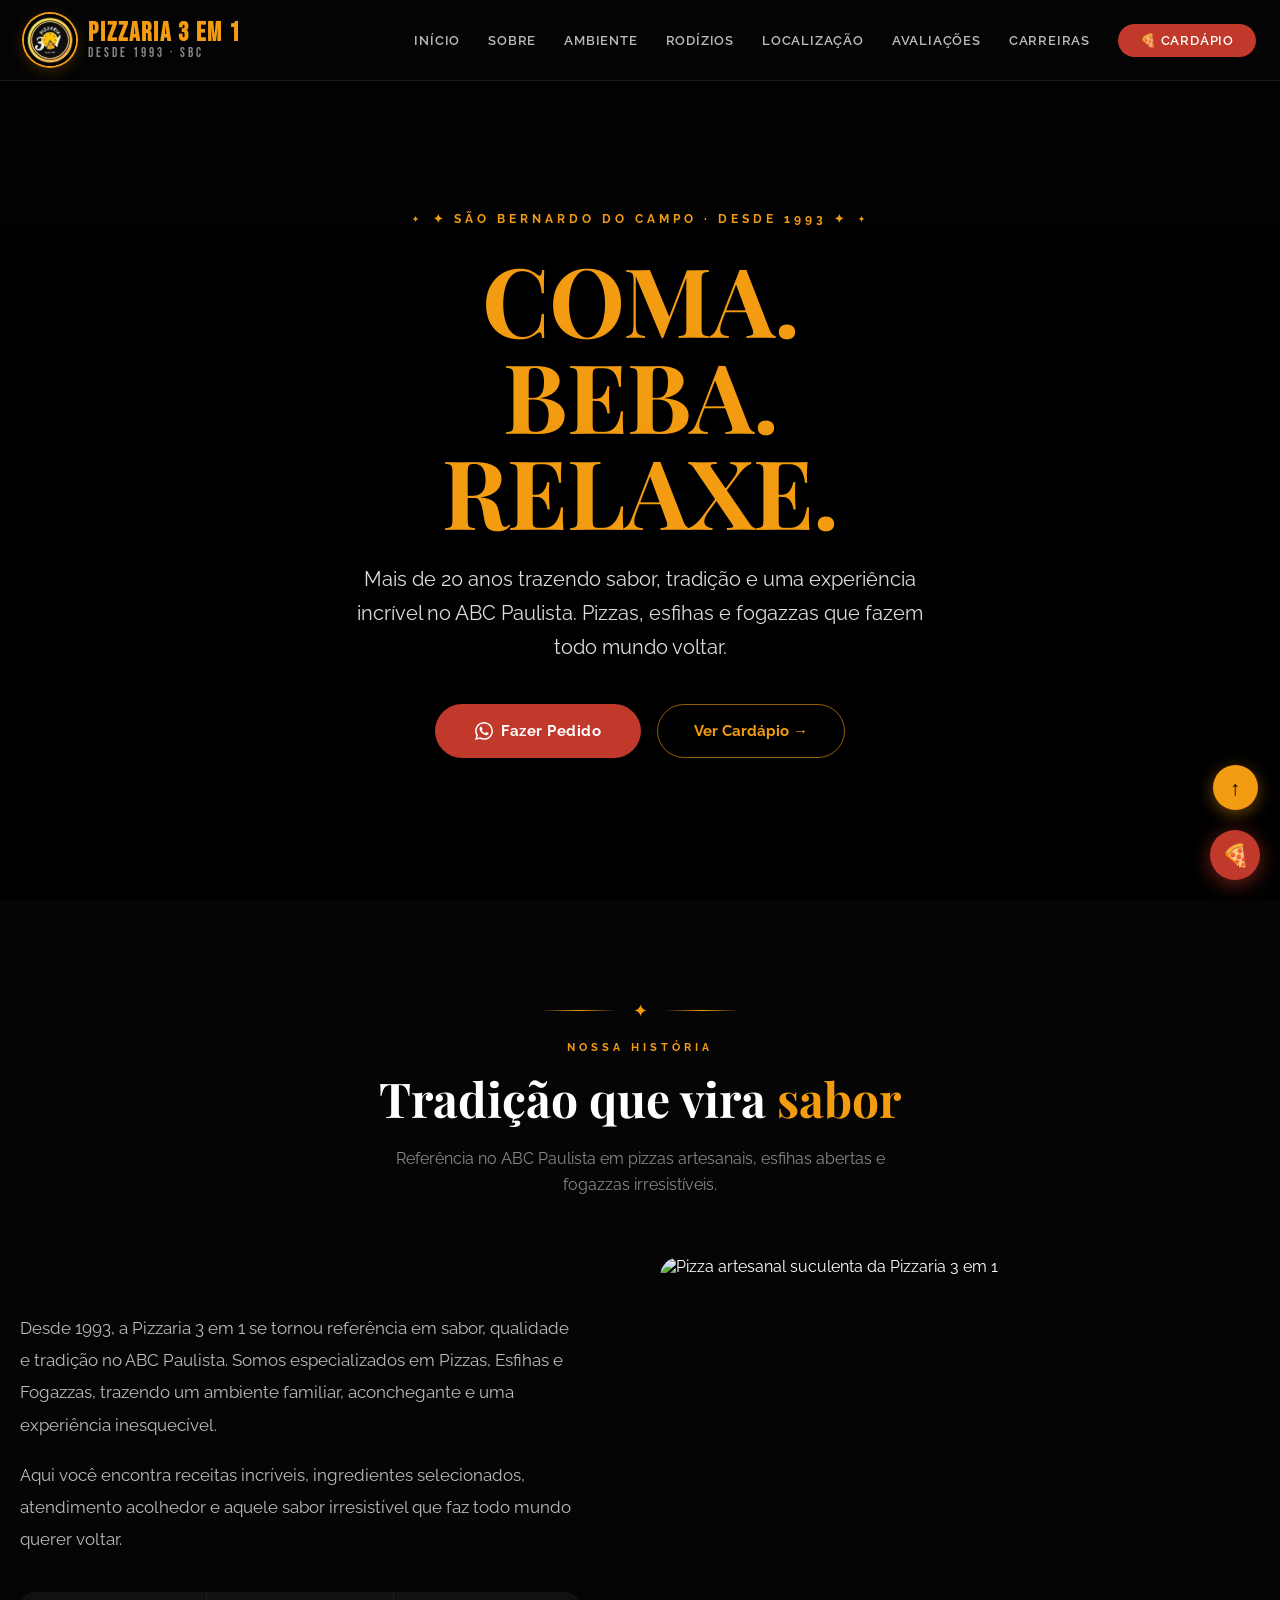
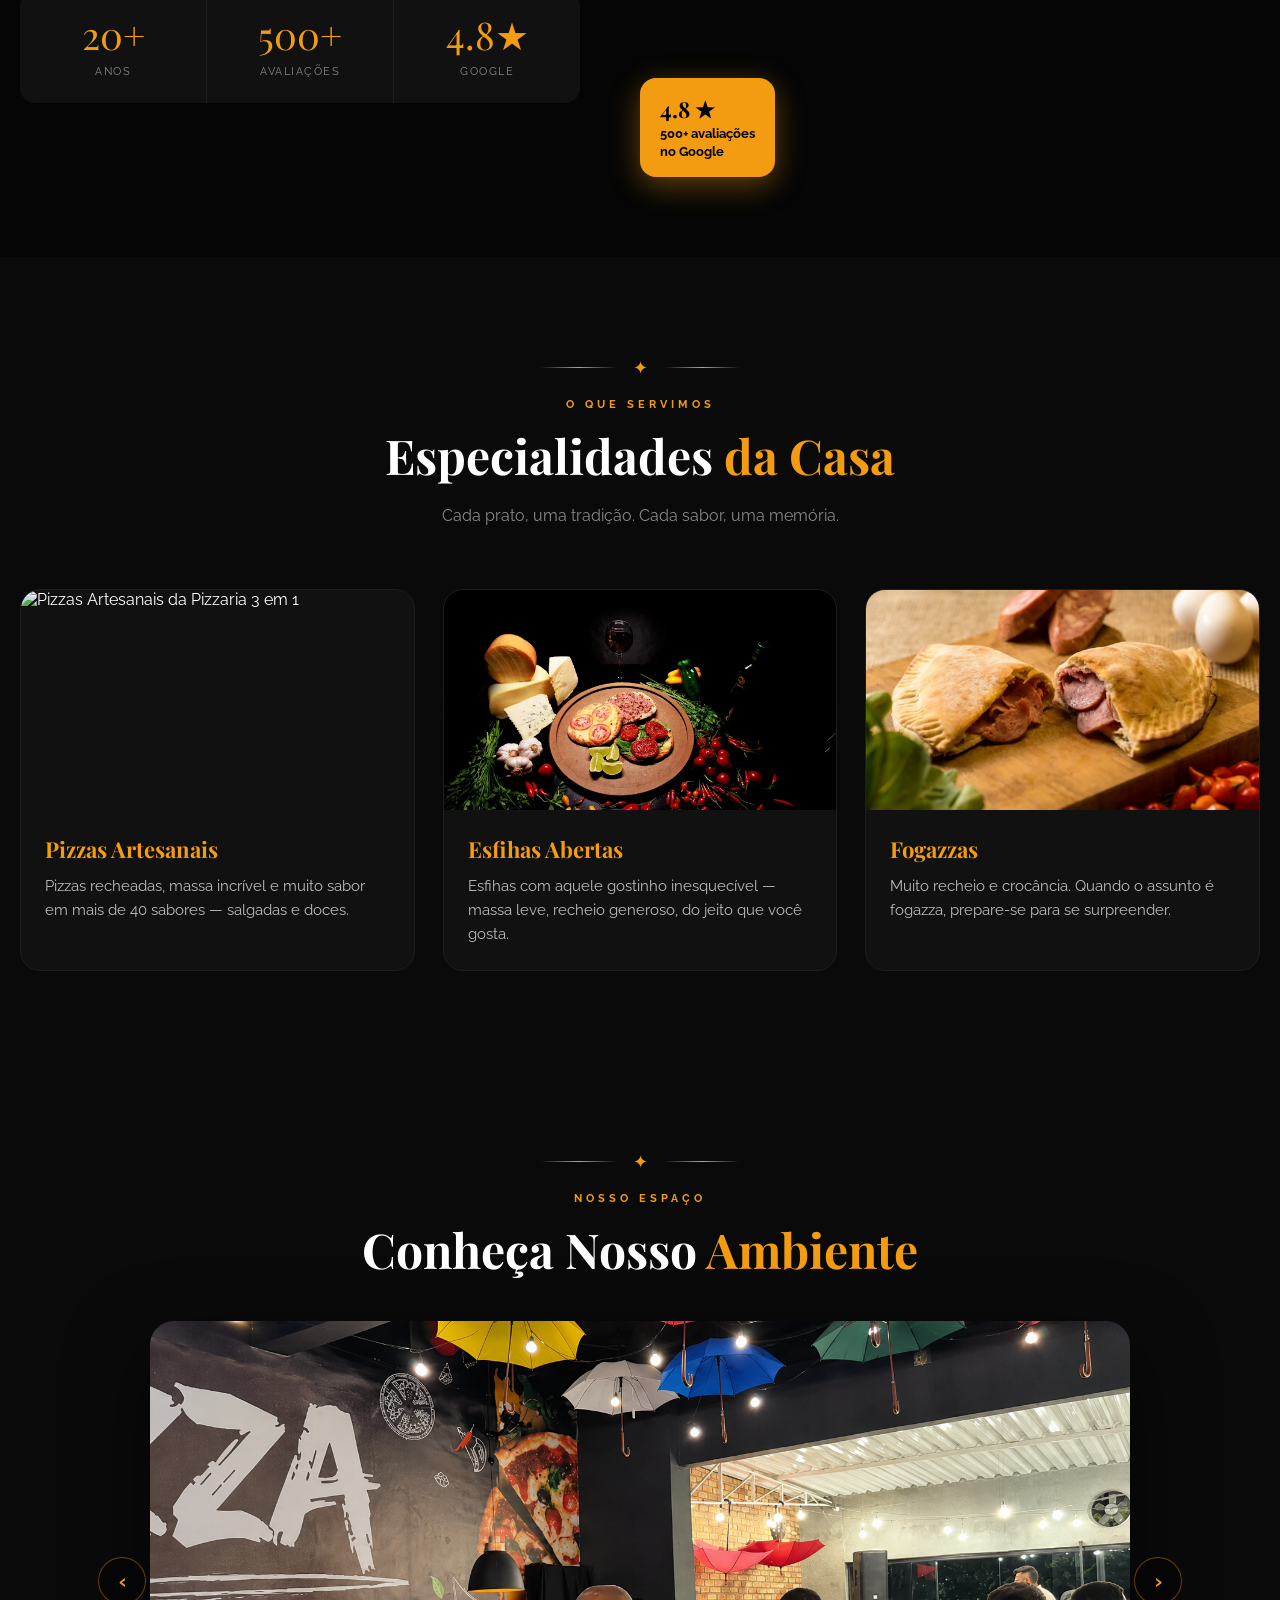
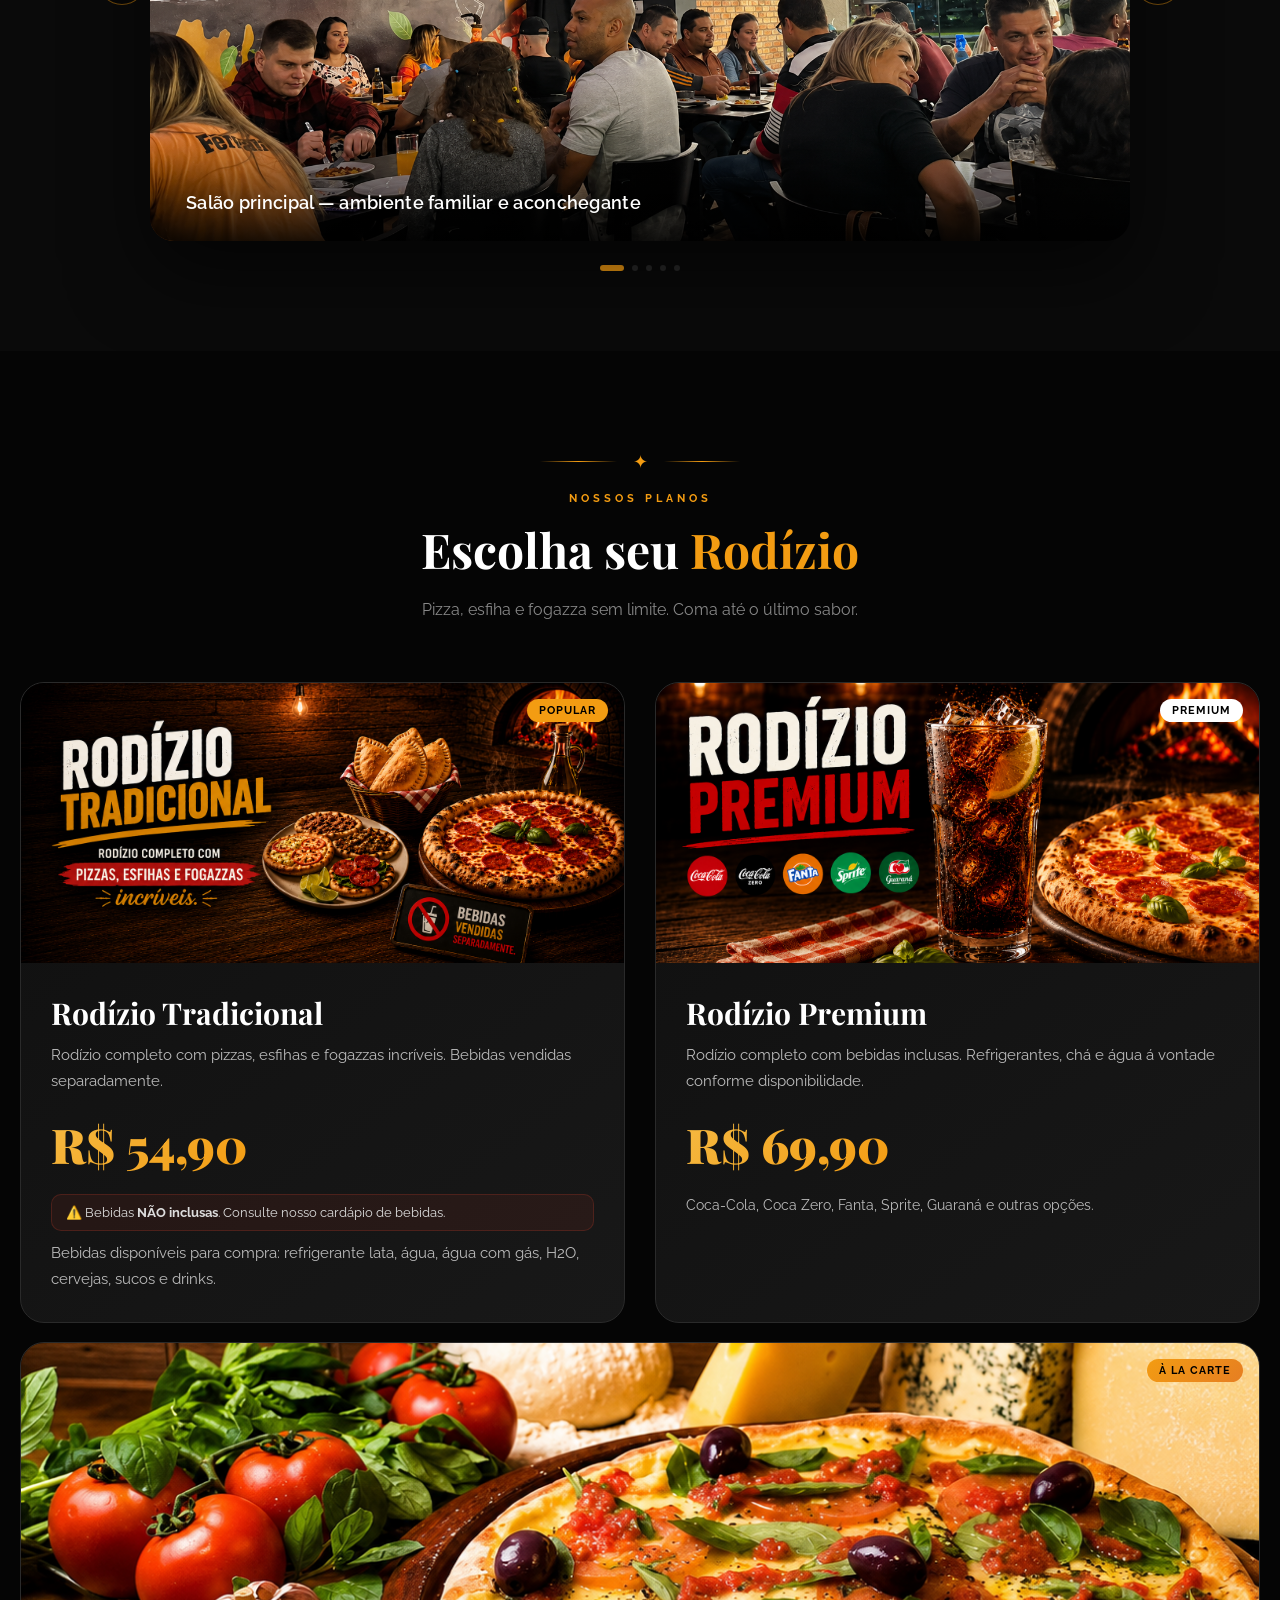
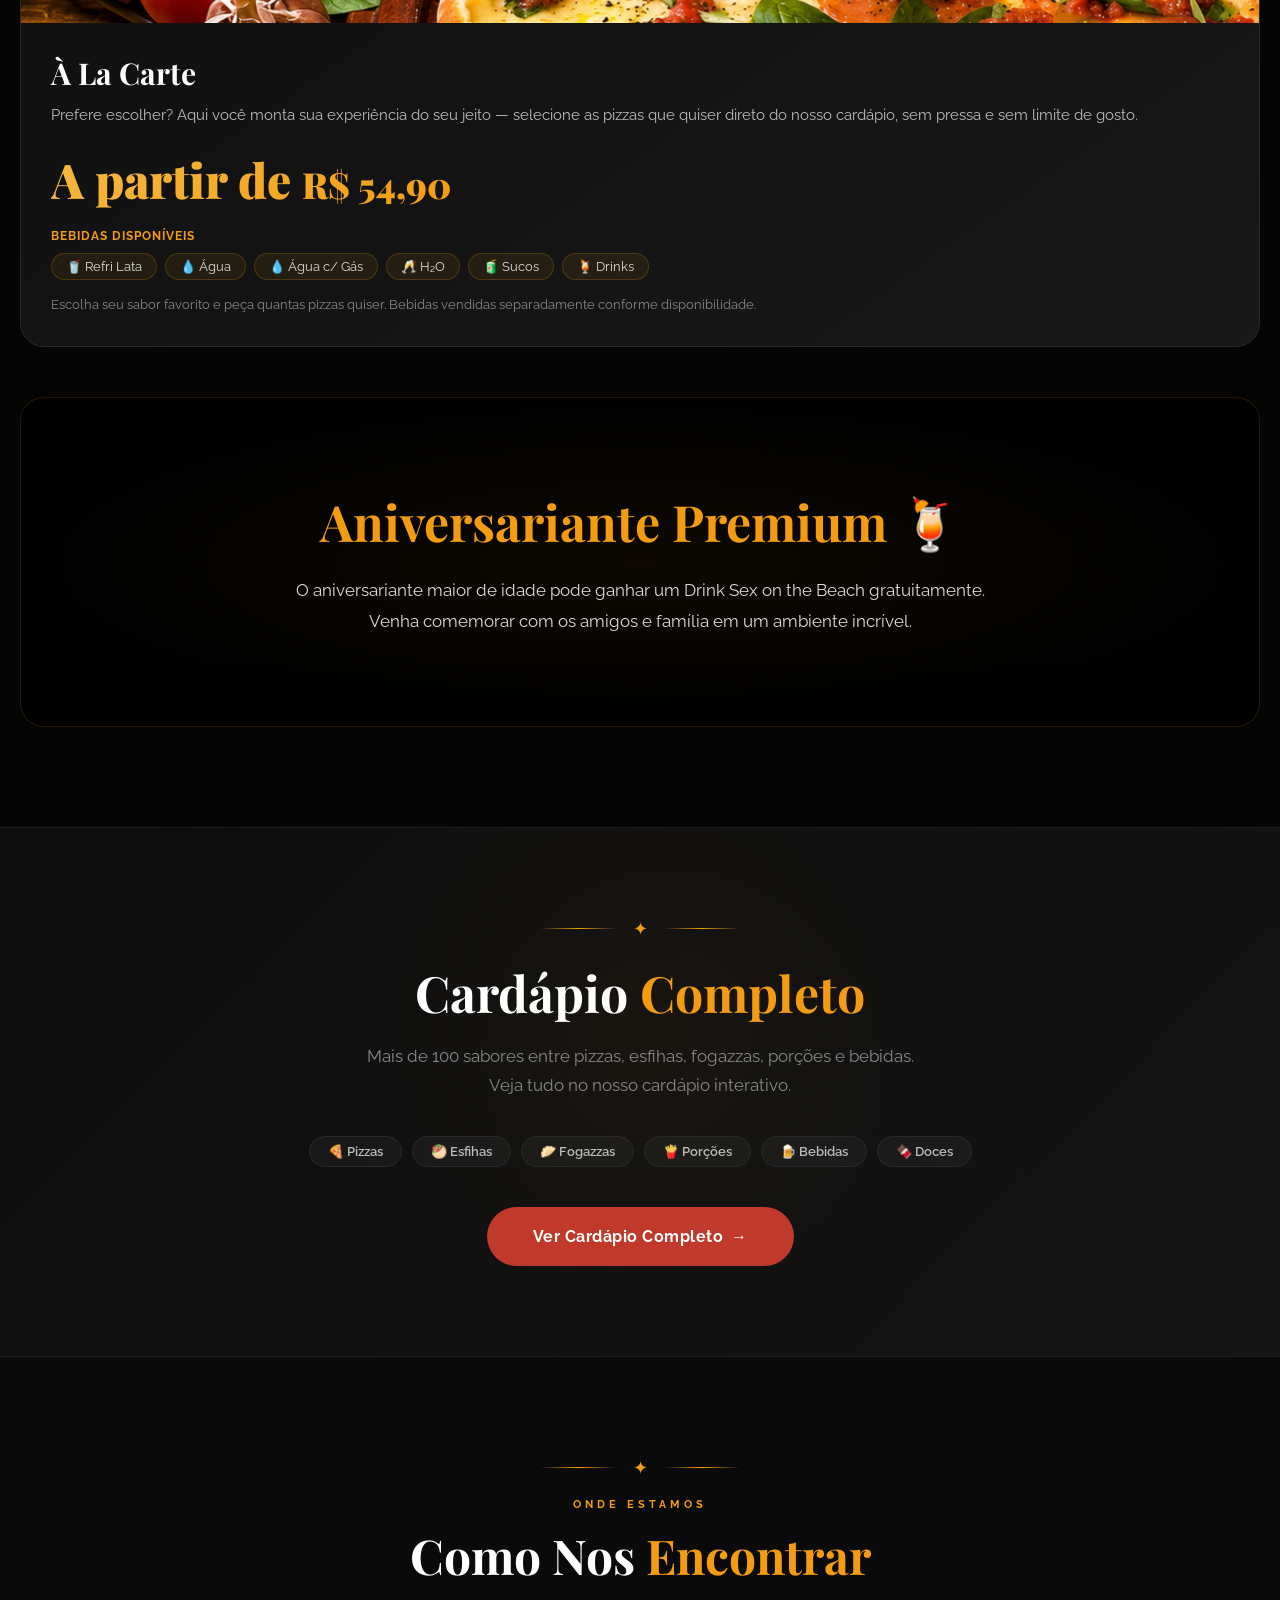
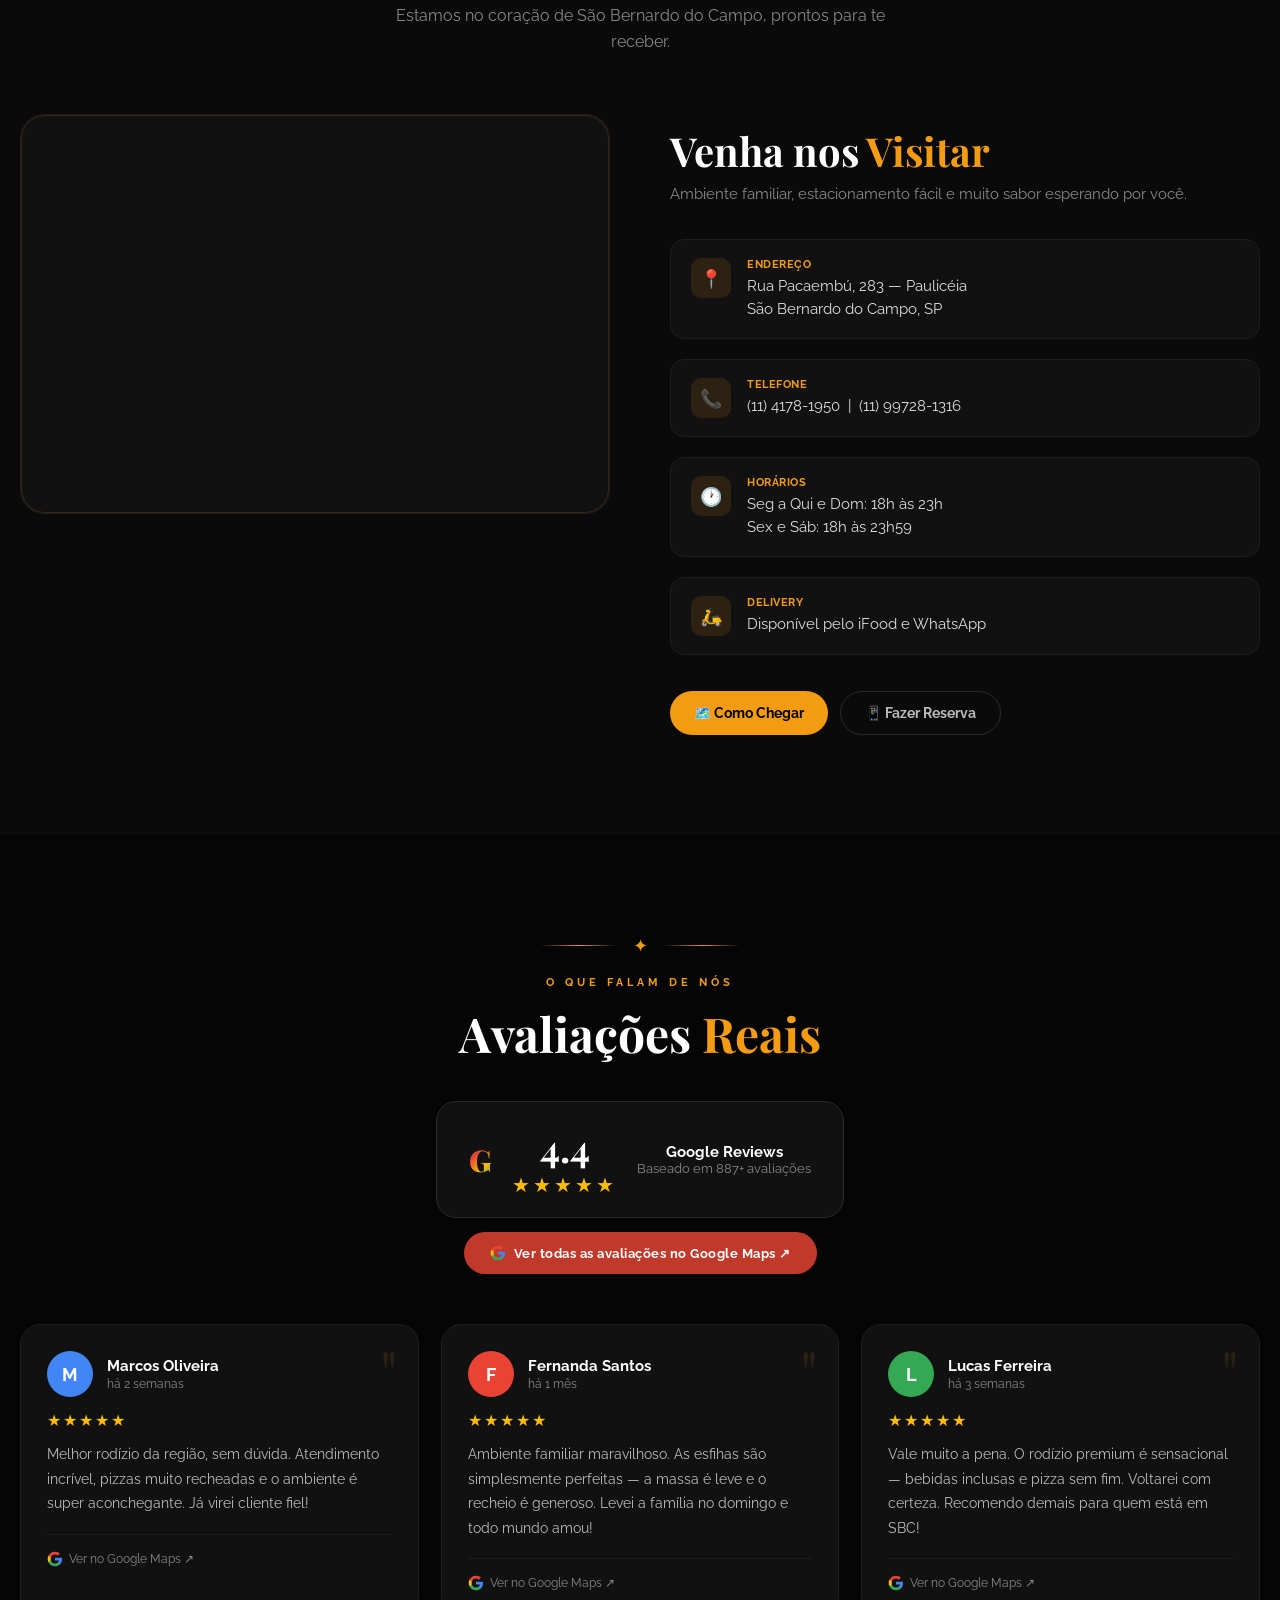
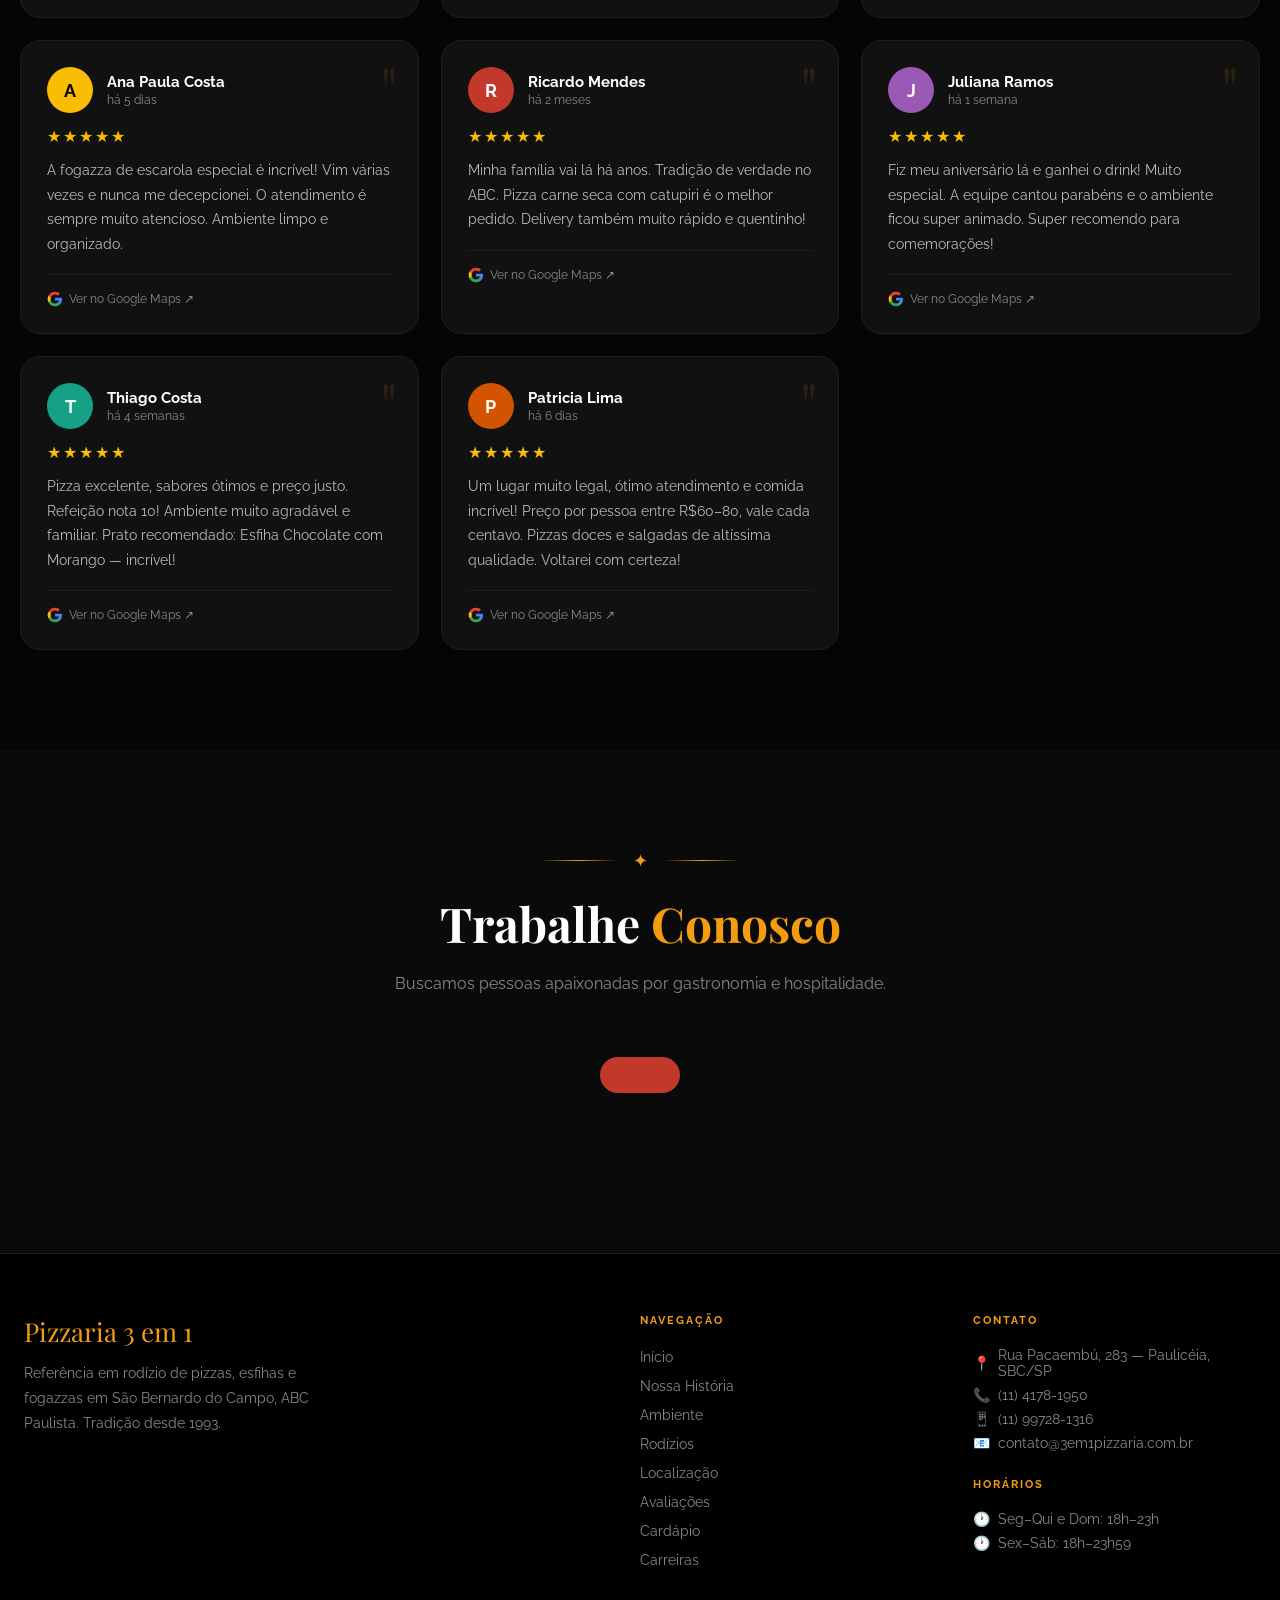
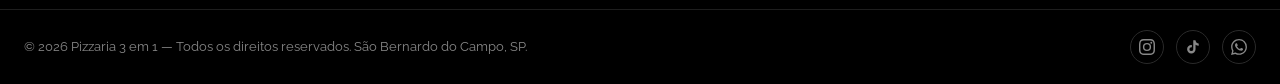
==== commit 3175f4bc: "Merge branch 'main' of https://github.com/antoniocodigos/Pizzaria31" ====
--- a/HTML/index.html
+++ b/HTML/index.html
@@ -83,8 +83,8 @@
         <img class="logo-icon" src="[data-uri]" alt="Logo Pizzaria 3 em 1" width="52" height="52">
       </a>
       <div class="logo-text" aria-label="Pizzaria 3 em 1">
-        Pizzaria 3 em 1
-        <span>Desde 1993 · SBC</span>
+        <strong class="logo-title">Pizzaria 3 em 1</strong>
+        <span class="logo-sub">Desde 1993 · SBC</span>
       </div>
     </div>
 
@@ -152,7 +152,7 @@
 
     <div class="about-grid">
       <div class="about-text reveal">
-        <p>Desde 2002, a Pizzaria 3 em 1 se tornou referência em sabor, qualidade e tradição no ABC Paulista. Somos especializados em Pizzas, Esfihas e Fogazzas, trazendo um ambiente familiar, aconchegante e uma experiência inesquecível.</p>
+        <p>Desde 1993, a Pizzaria 3 em 1 se tornou referência em sabor, qualidade e tradição no ABC Paulista. Somos especializados em Pizzas, Esfihas e Fogazzas, trazendo um ambiente familiar, aconchegante e uma experiência inesquecível.</p>
         <p>Aqui você encontra receitas incríveis, ingredientes selecionados, atendimento acolhedor e aquele sabor irresistível que faz todo mundo querer voltar.</p>
         <div class="about-stats" role="list">
           <div class="stat" role="listitem">
@@ -250,11 +250,11 @@
     <div class="carousel-track-outer">
       <div class="carousel-track" id="carouselTrack" role="list">
         <div class="carousel-slide" role="listitem">
-          <img src="https://lh3.googleusercontent.com/p/AF1QipMaxsBvQ3MNzQyXONBn_oyiDtg8YGVKe0jQeLxu=s680-w680-h510-rw" alt="Salão principal — ambiente familiar e aconchegante" loading="lazy" width="1100" height="520">
+          <img src="../imagens/ambiente1.png" alt="Salão principal — ambiente familiar e aconchegante" loading="lazy" width="1100" height="520">
           <div class="carousel-caption">Salão principal — ambiente familiar e aconchegante</div>
         </div>
         <div class="carousel-slide" role="listitem">
-          <img src="https://images.unsplash.com/photo-1555396273-367ea4eb4db5?q=80&w=1600&auto=format&fit=crop" alt="Mesas e decoração pensadas para o seu conforto" loading="lazy" width="1100" height="520">
+          <img src="../imagens/ambiente 2.png" alt="Mesas e decoração pensadas para o seu conforto" loading="lazy" width="1100" height="520">
           <div class="carousel-caption">Decoração pensada para o seu conforto</div>
         </div>
         <div class="carousel-slide" role="listitem">
@@ -262,7 +262,7 @@
           <div class="carousel-caption">Nossas pizzas artesanais saindo do forno</div>
         </div>
         <div class="carousel-slide" role="listitem">
-          <img src="https://images.unsplash.com/photo-1528605248644-14dd04022da1?q=80&w=1600&auto=format&fit=crop" alt="Nossa equipe pronta para te receber" loading="lazy" width="1100" height="520">
+          <img src="../imagens/ambiente3.png" alt="Nossa equipe pronta para te receber" loading="lazy" width="1100" height="520">
           <div class="carousel-caption">Nossa equipe pronta para te receber</div>
         </div>
         <div class="carousel-slide" role="listitem">
@@ -290,7 +290,7 @@
     <div class="rodizios">
       <div class="rodizio-box reveal reveal-delay-1">
         <div class="rodizio-box-img-wrap">
-          <img src="https://images.unsplash.com/photo-1593560708920-61dd98c46a4e?q=80&w=1200&auto=format&fit=crop" alt="Rodízio Tradicional da Pizzaria 3 em 1" loading="lazy" width="600" height="280">
+          <img src="../imagens/tradicional.png" alt="Rodízio Tradicional da Pizzaria 3 em 1" loading="lazy" width="600" height="280">
           <span class="rodizio-badge">Popular</span>
         </div>
         <div class="rodizio-content">
@@ -303,7 +303,7 @@
       </div>
       <div class="rodizio-box reveal reveal-delay-2">
         <div class="rodizio-box-img-wrap">
-          <img src="https://images.unsplash.com/photo-1544145945-f90425340c7e?q=80&w=1200&auto=format&fit=crop" alt="Rodízio Premium da Pizzaria 3 em 1" loading="lazy" width="600" height="280">
+          <img src="../imagens/premium.png" alt="Rodízio Premium da Pizzaria 3 em 1" loading="lazy" width="600" height="280">
           <span class="rodizio-badge" style="background:#fff;color:#000;">Premium</span>
         </div>
         <div class="rodizio-content">
@@ -319,7 +319,7 @@
     
 <div class="rodizio-box reveal reveal-delay-3">
   <div class="rodizio-box-img-wrap">
-    <img src="https://images.unsplash.com/photo-1565299585323-38d6b0865b47?q=80&w=1200&auto=format&fit=crop" alt="Pizza à la carte Pizzaria 3 em 1" loading="lazy" width="600" height="280">
+    <img src="../imagens/pizza.png" alt="Pizza à la carte Pizzaria 3 em 1" loading="lazy" width="600" height="280">
     <span class="rodizio-badge" style="background:linear-gradient(135deg,#f39c12,#e67e22);color:#000;">À La Carte</span>
   </div>
   <div class="rodizio-content">
@@ -446,21 +446,27 @@
       <div class="gold-divider"><span>✦</span></div>
       <p class="section-label">O que falam de nós</p>
       <h2 class="title" id="av-title">Avaliações <em>Reais</em></h2>
-      <div class="google-rating" role="img" aria-label="Nota 4.8 de 5 no Google, baseado em mais de 500 avaliações">
+      <div class="google-rating" role="img" aria-label="Nota 4.4 de 5 no Google, baseado em mais de 887 avaliações">
         <span class="google-logo" aria-hidden="true">G</span>
         <div>
-          <div class="g-score" aria-hidden="true">4.8</div>
+          <div class="g-score" aria-hidden="true">4.4</div>
           <div class="g-stars" aria-hidden="true">★★★★★</div>
         </div>
         <div>
           <div style="font-weight:700; font-size:15px;">Google Reviews</div>
-          <div class="g-count">Baseado em 500+ avaliações</div>
-        </div>
+          <div class="g-count">Baseado em 887+ avaliações</div>
+        </div>
+      </div>
+      <div style="margin-top:14px;">
+        <a href="https://www.google.com/maps/search/Pizzaria+3+em+1+Rua+Pacaemb%C3%BA+283+S%C3%A3o+Bernardo+do+Campo/@-23.6939,-46.5649,17z" target="_blank" rel="noopener" class="btn" style="font-size:13px;padding:11px 24px;display:inline-flex;gap:8px;align-items:center;" aria-label="Ver todas as avaliações no Google Maps">
+          <svg viewBox="0 0 24 24" width="16" height="16" aria-hidden="true"><path fill="#4285f4" d="M22.56 12.25c0-.78-.07-1.53-.2-2.25H12v4.26h5.92c-.26 1.37-1.04 2.53-2.21 3.31v2.77h3.57c2.08-1.92 3.28-4.74 3.28-8.09z"/><path fill="#34a853" d="M12 23c2.97 0 5.46-.98 7.28-2.66l-3.57-2.77c-.98.66-2.23 1.06-3.71 1.06-2.86 0-5.29-1.93-6.16-4.53H2.18v2.84C3.99 20.53 7.7 23 12 23z"/><path fill="#fbbc05" d="M5.84 14.09c-.22-.66-.35-1.36-.35-2.09s.13-1.43.35-2.09V7.07H2.18C1.43 8.55 1 10.22 1 12s.43 3.45 1.18 4.93l2.85-2.22.81-.62z"/><path fill="#ea4335" d="M12 5.38c1.62 0 3.06.56 4.21 1.64l3.15-3.15C17.45 2.09 14.97 1 12 1 7.7 1 3.99 3.47 2.18 7.07l3.66 2.84c.87-2.6 3.3-4.53 6.16-4.53z"/></svg>
+          Ver todas as avaliações no Google Maps ↗
+        </a>
       </div>
     </div>
 
     <div class="reviews-grid">
-      <div class="review-card reveal reveal-delay-1">
+      <a href="https://www.google.com/maps/search/Pizzaria+3+em+1+Rua+Pacaemb%C3%BA+283+S%C3%A3o+Bernardo+do+Campo/@-23.6939,-46.5649,17z" target="_blank" rel="noopener" class="review-card reveal reveal-delay-1" style="text-decoration:none;display:block;cursor:pointer;color:inherit;" aria-label="Ver avaliação de Marcos Oliveira no Google">
         <div class="review-top">
           <div class="review-avatar" style="background:#4285f4; color:#fff;" aria-hidden="true">M</div>
           <div>
@@ -472,11 +478,11 @@
         <p class="review-text">Melhor rodízio da região, sem dúvida. Atendimento incrível, pizzas muito recheadas e o ambiente é super aconchegante. Já virei cliente fiel!</p>
         <div class="review-google-badge">
           <svg viewBox="0 0 24 24" width="16" height="16" aria-hidden="true"><path fill="#4285f4" d="M22.56 12.25c0-.78-.07-1.53-.2-2.25H12v4.26h5.92c-.26 1.37-1.04 2.53-2.21 3.31v2.77h3.57c2.08-1.92 3.28-4.74 3.28-8.09z"/><path fill="#34a853" d="M12 23c2.97 0 5.46-.98 7.28-2.66l-3.57-2.77c-.98.66-2.23 1.06-3.71 1.06-2.86 0-5.29-1.93-6.16-4.53H2.18v2.84C3.99 20.53 7.7 23 12 23z"/><path fill="#fbbc05" d="M5.84 14.09c-.22-.66-.35-1.36-.35-2.09s.13-1.43.35-2.09V7.07H2.18C1.43 8.55 1 10.22 1 12s.43 3.45 1.18 4.93l2.85-2.22.81-.62z"/><path fill="#ea4335" d="M12 5.38c1.62 0 3.06.56 4.21 1.64l3.15-3.15C17.45 2.09 14.97 1 12 1 7.7 1 3.99 3.47 2.18 7.07l3.66 2.84c.87-2.6 3.3-4.53 6.16-4.53z"/></svg>
-          <span>Postado no Google</span>
-        </div>
-      </div>
-
-      <div class="review-card reveal reveal-delay-2">
+          <span>Ver no Google Maps ↗</span>
+        </div>
+      </a>
+
+      <a href="https://www.google.com/maps/search/Pizzaria+3+em+1+Rua+Pacaemb%C3%BA+283+S%C3%A3o+Bernardo+do+Campo/@-23.6939,-46.5649,17z" target="_blank" rel="noopener" class="review-card reveal reveal-delay-2" style="text-decoration:none;display:block;cursor:pointer;color:inherit;" aria-label="Ver avaliação de Fernanda Santos no Google">
         <div class="review-top">
           <div class="review-avatar" style="background:#ea4335; color:#fff;" aria-hidden="true">F</div>
           <div>
@@ -488,11 +494,11 @@
         <p class="review-text">Ambiente familiar maravilhoso. As esfihas são simplesmente perfeitas — a massa é leve e o recheio é generoso. Levei a família no domingo e todo mundo amou!</p>
         <div class="review-google-badge">
           <svg viewBox="0 0 24 24" width="16" height="16" aria-hidden="true"><path fill="#4285f4" d="M22.56 12.25c0-.78-.07-1.53-.2-2.25H12v4.26h5.92c-.26 1.37-1.04 2.53-2.21 3.31v2.77h3.57c2.08-1.92 3.28-4.74 3.28-8.09z"/><path fill="#34a853" d="M12 23c2.97 0 5.46-.98 7.28-2.66l-3.57-2.77c-.98.66-2.23 1.06-3.71 1.06-2.86 0-5.29-1.93-6.16-4.53H2.18v2.84C3.99 20.53 7.7 23 12 23z"/><path fill="#fbbc05" d="M5.84 14.09c-.22-.66-.35-1.36-.35-2.09s.13-1.43.35-2.09V7.07H2.18C1.43 8.55 1 10.22 1 12s.43 3.45 1.18 4.93l2.85-2.22.81-.62z"/><path fill="#ea4335" d="M12 5.38c1.62 0 3.06.56 4.21 1.64l3.15-3.15C17.45 2.09 14.97 1 12 1 7.7 1 3.99 3.47 2.18 7.07l3.66 2.84c.87-2.6 3.3-4.53 6.16-4.53z"/></svg>
-          <span>Postado no Google</span>
-        </div>
-      </div>
-
-      <div class="review-card reveal reveal-delay-3">
+          <span>Ver no Google Maps ↗</span>
+        </div>
+      </a>
+
+      <a href="https://www.google.com/maps/search/Pizzaria+3+em+1+Rua+Pacaemb%C3%BA+283+S%C3%A3o+Bernardo+do+Campo/@-23.6939,-46.5649,17z" target="_blank" rel="noopener" class="review-card reveal reveal-delay-3" style="text-decoration:none;display:block;cursor:pointer;color:inherit;" aria-label="Ver avaliação de Lucas Ferreira no Google">
         <div class="review-top">
           <div class="review-avatar" style="background:#34a853; color:#fff;" aria-hidden="true">L</div>
           <div>
@@ -504,11 +510,11 @@
         <p class="review-text">Vale muito a pena. O rodízio premium é sensacional — bebidas inclusas e pizza sem fim. Voltarei com certeza. Recomendo demais para quem está em SBC!</p>
         <div class="review-google-badge">
           <svg viewBox="0 0 24 24" width="16" height="16" aria-hidden="true"><path fill="#4285f4" d="M22.56 12.25c0-.78-.07-1.53-.2-2.25H12v4.26h5.92c-.26 1.37-1.04 2.53-2.21 3.31v2.77h3.57c2.08-1.92 3.28-4.74 3.28-8.09z"/><path fill="#34a853" d="M12 23c2.97 0 5.46-.98 7.28-2.66l-3.57-2.77c-.98.66-2.23 1.06-3.71 1.06-2.86 0-5.29-1.93-6.16-4.53H2.18v2.84C3.99 20.53 7.7 23 12 23z"/><path fill="#fbbc05" d="M5.84 14.09c-.22-.66-.35-1.36-.35-2.09s.13-1.43.35-2.09V7.07H2.18C1.43 8.55 1 10.22 1 12s.43 3.45 1.18 4.93l2.85-2.22.81-.62z"/><path fill="#ea4335" d="M12 5.38c1.62 0 3.06.56 4.21 1.64l3.15-3.15C17.45 2.09 14.97 1 12 1 7.7 1 3.99 3.47 2.18 7.07l3.66 2.84c.87-2.6 3.3-4.53 6.16-4.53z"/></svg>
-          <span>Postado no Google</span>
-        </div>
-      </div>
-
-      <div class="review-card reveal reveal-delay-1">
+          <span>Ver no Google Maps ↗</span>
+        </div>
+      </a>
+
+      <a href="https://www.google.com/maps/search/Pizzaria+3+em+1+Rua+Pacaemb%C3%BA+283+S%C3%A3o+Bernardo+do+Campo/@-23.6939,-46.5649,17z" target="_blank" rel="noopener" class="review-card reveal reveal-delay-1" style="text-decoration:none;display:block;cursor:pointer;color:inherit;" aria-label="Ver avaliação de Ana Paula Costa no Google">
         <div class="review-top">
           <div class="review-avatar" style="background:#fbbc04; color:#000;" aria-hidden="true">A</div>
           <div>
@@ -517,14 +523,14 @@
           </div>
         </div>
         <div class="review-stars" aria-label="5 de 5 estrelas">★★★★★</div>
-        <p class="review-text">A fogazza de escarola especial é incrível! Vim várias vezes e nunca decepcionei. O atendimento é sempre muito atencioso. Ambiente limpo e organizado.</p>
+        <p class="review-text">A fogazza de escarola especial é incrível! Vim várias vezes e nunca me decepcionei. O atendimento é sempre muito atencioso. Ambiente limpo e organizado.</p>
         <div class="review-google-badge">
           <svg viewBox="0 0 24 24" width="16" height="16" aria-hidden="true"><path fill="#4285f4" d="M22.56 12.25c0-.78-.07-1.53-.2-2.25H12v4.26h5.92c-.26 1.37-1.04 2.53-2.21 3.31v2.77h3.57c2.08-1.92 3.28-4.74 3.28-8.09z"/><path fill="#34a853" d="M12 23c2.97 0 5.46-.98 7.28-2.66l-3.57-2.77c-.98.66-2.23 1.06-3.71 1.06-2.86 0-5.29-1.93-6.16-4.53H2.18v2.84C3.99 20.53 7.7 23 12 23z"/><path fill="#fbbc05" d="M5.84 14.09c-.22-.66-.35-1.36-.35-2.09s.13-1.43.35-2.09V7.07H2.18C1.43 8.55 1 10.22 1 12s.43 3.45 1.18 4.93l2.85-2.22.81-.62z"/><path fill="#ea4335" d="M12 5.38c1.62 0 3.06.56 4.21 1.64l3.15-3.15C17.45 2.09 14.97 1 12 1 7.7 1 3.99 3.47 2.18 7.07l3.66 2.84c.87-2.6 3.3-4.53 6.16-4.53z"/></svg>
-          <span>Postado no Google</span>
-        </div>
-      </div>
-
-      <div class="review-card reveal reveal-delay-2">
+          <span>Ver no Google Maps ↗</span>
+        </div>
+      </a>
+
+      <a href="https://www.google.com/maps/search/Pizzaria+3+em+1+Rua+Pacaemb%C3%BA+283+S%C3%A3o+Bernardo+do+Campo/@-23.6939,-46.5649,17z" target="_blank" rel="noopener" class="review-card reveal reveal-delay-2" style="text-decoration:none;display:block;cursor:pointer;color:inherit;" aria-label="Ver avaliação de Ricardo Mendes no Google">
         <div class="review-top">
           <div class="review-avatar" style="background:#c0392b; color:#fff;" aria-hidden="true">R</div>
           <div>
@@ -536,11 +542,11 @@
         <p class="review-text">Minha família vai lá há anos. Tradição de verdade no ABC. Pizza carne seca com catupiri é o melhor pedido. Delivery também muito rápido e quentinho!</p>
         <div class="review-google-badge">
           <svg viewBox="0 0 24 24" width="16" height="16" aria-hidden="true"><path fill="#4285f4" d="M22.56 12.25c0-.78-.07-1.53-.2-2.25H12v4.26h5.92c-.26 1.37-1.04 2.53-2.21 3.31v2.77h3.57c2.08-1.92 3.28-4.74 3.28-8.09z"/><path fill="#34a853" d="M12 23c2.97 0 5.46-.98 7.28-2.66l-3.57-2.77c-.98.66-2.23 1.06-3.71 1.06-2.86 0-5.29-1.93-6.16-4.53H2.18v2.84C3.99 20.53 7.7 23 12 23z"/><path fill="#fbbc05" d="M5.84 14.09c-.22-.66-.35-1.36-.35-2.09s.13-1.43.35-2.09V7.07H2.18C1.43 8.55 1 10.22 1 12s.43 3.45 1.18 4.93l2.85-2.22.81-.62z"/><path fill="#ea4335" d="M12 5.38c1.62 0 3.06.56 4.21 1.64l3.15-3.15C17.45 2.09 14.97 1 12 1 7.7 1 3.99 3.47 2.18 7.07l3.66 2.84c.87-2.6 3.3-4.53 6.16-4.53z"/></svg>
-          <span>Postado no Google</span>
-        </div>
-      </div>
-
-      <div class="review-card reveal reveal-delay-3">
+          <span>Ver no Google Maps ↗</span>
+        </div>
+      </a>
+
+      <a href="https://www.google.com/maps/search/Pizzaria+3+em+1+Rua+Pacaemb%C3%BA+283+S%C3%A3o+Bernardo+do+Campo/@-23.6939,-46.5649,17z" target="_blank" rel="noopener" class="review-card reveal reveal-delay-3" style="text-decoration:none;display:block;cursor:pointer;color:inherit;" aria-label="Ver avaliação de Juliana Ramos no Google">
         <div class="review-top">
           <div class="review-avatar" style="background:#9b59b6; color:#fff;" aria-hidden="true">J</div>
           <div>
@@ -552,15 +558,49 @@
         <p class="review-text">Fiz meu aniversário lá e ganhei o drink! Muito especial. A equipe cantou parabéns e o ambiente ficou super animado. Super recomendo para comemorações!</p>
         <div class="review-google-badge">
           <svg viewBox="0 0 24 24" width="16" height="16" aria-hidden="true"><path fill="#4285f4" d="M22.56 12.25c0-.78-.07-1.53-.2-2.25H12v4.26h5.92c-.26 1.37-1.04 2.53-2.21 3.31v2.77h3.57c2.08-1.92 3.28-4.74 3.28-8.09z"/><path fill="#34a853" d="M12 23c2.97 0 5.46-.98 7.28-2.66l-3.57-2.77c-.98.66-2.23 1.06-3.71 1.06-2.86 0-5.29-1.93-6.16-4.53H2.18v2.84C3.99 20.53 7.7 23 12 23z"/><path fill="#fbbc05" d="M5.84 14.09c-.22-.66-.35-1.36-.35-2.09s.13-1.43.35-2.09V7.07H2.18C1.43 8.55 1 10.22 1 12s.43 3.45 1.18 4.93l2.85-2.22.81-.62z"/><path fill="#ea4335" d="M12 5.38c1.62 0 3.06.56 4.21 1.64l3.15-3.15C17.45 2.09 14.97 1 12 1 7.7 1 3.99 3.47 2.18 7.07l3.66 2.84c.87-2.6 3.3-4.53 6.16-4.53z"/></svg>
-          <span>Postado no Google</span>
-        </div>
-      </div>
+          <span>Ver no Google Maps ↗</span>
+        </div>
+      </a>
+
+      <a href="https://www.google.com/maps/search/Pizzaria+3+em+1+Rua+Pacaemb%C3%BA+283+S%C3%A3o+Bernardo+do+Campo/@-23.6939,-46.5649,17z" target="_blank" rel="noopener" class="review-card reveal reveal-delay-1" style="text-decoration:none;display:block;cursor:pointer;color:inherit;" aria-label="Ver avaliação de Thiago Costa no Google">
+        <div class="review-top">
+          <div class="review-avatar" style="background:#16a085; color:#fff;" aria-hidden="true">T</div>
+          <div>
+            <div class="review-name">Thiago Costa</div>
+            <div class="review-date">há 4 semanas</div>
+          </div>
+        </div>
+        <div class="review-stars" aria-label="5 de 5 estrelas">★★★★★</div>
+        <p class="review-text">Pizza excelente, sabores ótimos e preço justo. Refeição nota 10! Ambiente muito agradável e familiar. Prato recomendado: Esfiha Chocolate com Morango — incrível!</p>
+        <div class="review-google-badge">
+          <svg viewBox="0 0 24 24" width="16" height="16" aria-hidden="true"><path fill="#4285f4" d="M22.56 12.25c0-.78-.07-1.53-.2-2.25H12v4.26h5.92c-.26 1.37-1.04 2.53-2.21 3.31v2.77h3.57c2.08-1.92 3.28-4.74 3.28-8.09z"/><path fill="#34a853" d="M12 23c2.97 0 5.46-.98 7.28-2.66l-3.57-2.77c-.98.66-2.23 1.06-3.71 1.06-2.86 0-5.29-1.93-6.16-4.53H2.18v2.84C3.99 20.53 7.7 23 12 23z"/><path fill="#fbbc05" d="M5.84 14.09c-.22-.66-.35-1.36-.35-2.09s.13-1.43.35-2.09V7.07H2.18C1.43 8.55 1 10.22 1 12s.43 3.45 1.18 4.93l2.85-2.22.81-.62z"/><path fill="#ea4335" d="M12 5.38c1.62 0 3.06.56 4.21 1.64l3.15-3.15C17.45 2.09 14.97 1 12 1 7.7 1 3.99 3.47 2.18 7.07l3.66 2.84c.87-2.6 3.3-4.53 6.16-4.53z"/></svg>
+          <span>Ver no Google Maps ↗</span>
+        </div>
+      </a>
+
+      <a href="https://www.google.com/maps/search/Pizzaria+3+em+1+Rua+Pacaemb%C3%BA+283+S%C3%A3o+Bernardo+do+Campo/@-23.6939,-46.5649,17z" target="_blank" rel="noopener" class="review-card reveal reveal-delay-2" style="text-decoration:none;display:block;cursor:pointer;color:inherit;" aria-label="Ver avaliação de Patricia Lima no Google">
+        <div class="review-top">
+          <div class="review-avatar" style="background:#d35400; color:#fff;" aria-hidden="true">P</div>
+          <div>
+            <div class="review-name">Patricia Lima</div>
+            <div class="review-date">há 6 dias</div>
+          </div>
+        </div>
+        <div class="review-stars" aria-label="5 de 5 estrelas">★★★★★</div>
+        <p class="review-text">Um lugar muito legal, ótimo atendimento e comida incrível! Preço por pessoa entre R$60–80, vale cada centavo. Pizzas doces e salgadas de altíssima qualidade. Voltarei com certeza!</p>
+        <div class="review-google-badge">
+          <svg viewBox="0 0 24 24" width="16" height="16" aria-hidden="true"><path fill="#4285f4" d="M22.56 12.25c0-.78-.07-1.53-.2-2.25H12v4.26h5.92c-.26 1.37-1.04 2.53-2.21 3.31v2.77h3.57c2.08-1.92 3.28-4.74 3.28-8.09z"/><path fill="#34a853" d="M12 23c2.97 0 5.46-.98 7.28-2.66l-3.57-2.77c-.98.66-2.23 1.06-3.71 1.06-2.86 0-5.29-1.93-6.16-4.53H2.18v2.84C3.99 20.53 7.7 23 12 23z"/><path fill="#fbbc05" d="M5.84 14.09c-.22-.66-.35-1.36-.35-2.09s.13-1.43.35-2.09V7.07H2.18C1.43 8.55 1 10.22 1 12s.43 3.45 1.18 4.93l2.85-2.22.81-.62z"/><path fill="#ea4335" d="M12 5.38c1.62 0 3.06.56 4.21 1.64l3.15-3.15C17.45 2.09 14.97 1 12 1 7.7 1 3.99 3.47 2.18 7.07l3.66 2.84c.87-2.6 3.3-4.53 6.16-4.53z"/></svg>
+          <span>Ver no Google Maps ↗</span>
+        </div>
+      </a>
+
     </div>
   </div>
 </section>
 
 <!-- ══════════════════════════════════════════
      CARREIRAS
+
 ══════════════════════════════════════════ -->
 <!-- ══════════════════════════════════════════
      CARREIRAS — cole este bloco inteiro substituindo
@@ -652,7 +692,7 @@
   <div class="footer-inner">
     <div class="footer-brand">
       <div class="footer-logo">Pizzaria 3 em 1</div>
-      <p>Referência em rodízio de pizzas, esfihas e fogazzas em São Bernardo do Campo, ABC Paulista. Tradição desde 1993.</p>
+      <p style="color:#888;">Referência em rodízio de pizzas, esfihas e fogazzas em São Bernardo do Campo, ABC Paulista. Tradição desde 1993.</p>
     </div>
     <div class="footer-col">
       <h4>Navegação</h4>
--- a/CSS/style.css
+++ b/CSS/style.css
@@ -1657,4 +1657,1648 @@
     padding-bottom:14px;
 
     border-bottom:1px solid rgba(243,156,18,.12);
+}
+/* Style principal */
+
+/* ════════════════════════════════════════
+       DESIGN TOKENS
+    ════════════════════════════════════════ */
+    :root {
+      --gold: #f39c12;
+      --gold-light: #f5b942;
+      --gold-dim: rgba(243,156,18,0.12);
+      --red: #c0392b;
+      --dark: #050505;
+      --dark-2: #0a0a0a;
+      --dark-3: #111;
+      --card-bg: #111;
+      --border: #1e1e1e;
+      --border-2: #2a2a2a;
+      --text-muted: #888;
+      --text-sub: #bbb;
+      --header-h: 80px;
+      --radius: 20px;
+      --transition: 0.3s cubic-bezier(0.4,0,0.2,1);
+    }
+
+    /* ════════════════════════════════════════
+       RESET & BASE
+    ════════════════════════════════════════ */
+    *, *::before, *::after { margin: 0; padding: 0; box-sizing: border-box; }
+    html { scroll-behavior: smooth; font-size: 16px; }
+    body {
+      font-family: 'Raleway', sans-serif;
+      background: var(--dark);
+      color: #fff;
+      overflow-x: hidden;
+      -webkit-font-smoothing: antialiased;
+    }
+    a { text-decoration: none; color: inherit; }
+    img { display: block; max-width: 100%; }
+    button { cursor: pointer; font-family: inherit; }
+
+    /* ════════════════════════════════════════
+       SCROLL REVEAL — hidden by default
+    ════════════════════════════════════════ */
+    .reveal {
+      opacity: 0;
+      transform: translateY(32px);
+      transition: opacity 0.7s var(--transition), transform 0.7s var(--transition);
+    }
+    .reveal.visible {
+      opacity: 1;
+      transform: translateY(0);
+    }
+    .reveal-delay-1 { transition-delay: 0.1s; }
+    .reveal-delay-2 { transition-delay: 0.2s; }
+    .reveal-delay-3 { transition-delay: 0.3s; }
+    .reveal-delay-4 { transition-delay: 0.4s; }
+
+    /* ════════════════════════════════════════
+       GOLD DIVIDER
+    ════════════════════════════════════════ */
+    .gold-divider {
+      display: flex;
+      align-items: center;
+      gap: 16px;
+      margin: 0 auto 20px;
+      max-width: 200px;
+    }
+    .gold-divider::before,
+    .gold-divider::after {
+      content: '';
+      flex: 1;
+      height: 1px;
+      background: linear-gradient(to right, transparent, var(--gold), transparent);
+    }
+    .gold-divider span { color: var(--gold); font-size: 18px; }
+
+    /* ════════════════════════════════════════
+       HEADER PREMIUM
+    ════════════════════════════════════════ */
+    header {
+      position: fixed;
+      width: 100%;
+      top: 0;
+      z-index: 1000;
+      background: rgba(5,5,5,0.85);
+      border-bottom: 1px solid var(--border);
+      backdrop-filter: blur(20px) saturate(180%);
+      -webkit-backdrop-filter: blur(20px) saturate(180%);
+      transition: padding var(--transition), background var(--transition);
+    }
+    header.scrolled {
+      background: rgba(5,5,5,0.97);
+      border-bottom-color: var(--border-2);
+    }
+
+    nav {
+      max-width: 1300px;
+      margin: auto;
+      display: flex;
+      justify-content: space-between;
+      align-items: center;
+      padding: 14px 24px;
+      transition: padding var(--transition);
+    }
+    header.scrolled nav { padding: 10px 24px; }
+
+    .logo-wrap {
+      display: flex;
+      align-items: center;
+      gap: 12px;
+      animation: logoEntrance 0.8s 0.1s cubic-bezier(0.34,1.56,0.64,1) both;
+    }
+    @keyframes logoEntrance {
+      from { opacity: 0; transform: translateX(-28px) scale(0.8); }
+      to   { opacity: 1; transform: translateX(0) scale(1); }
+    }
+    .logo-icon {
+      width: 52px; height: 52px; flex-shrink: 0;
+      border-radius: 50%;
+      object-fit: cover;
+      box-shadow: 0 0 0 2px var(--gold), 0 4px 16px rgba(243,156,18,0.25);
+      transition: transform var(--transition), box-shadow var(--transition);
+      pointer-events: auto;
+    }
+    .logo-icon:hover {
+      transform: rotate(-6deg) scale(1.07);
+      box-shadow: 0 0 0 3px var(--gold), 0 6px 24px rgba(243,156,18,0.45);
+    }
+
+    .logo-text {
+      font-family: 'Playfair Display', serif;
+      font-size: 22px;
+      color: var(--gold);
+      line-height: 1.1;
+      pointer-events: none;
+    }
+    .logo-text span {
+      display: block;
+      font-size: 13px;
+      color: var(--text-muted);
+      font-family: 'Bebas Neue', sans-serif;
+      font-weight: 400;
+      letter-spacing: 3px;
+      text-transform: uppercase;
+      line-height: 1;
+    }
+
+    /* ── Bebas Neue aplicado em TODOS os tamanhos ── */
+    .logo-text {
+      font-family: 'Bebas Neue', sans-serif !important;
+      font-size: 22px;
+      letter-spacing: 2px;
+      line-height: 1;
+    }
+    @media (min-width: 769px) {
+      .logo-text {
+        font-size: 26px;
+      }
+    }
+
+    .nav-links {
+      display: flex;
+      gap: 28px;
+      align-items: center;
+    }
+    .nav-links a {
+      color: var(--text-sub);
+      font-weight: 600;
+      font-size: 13px;
+      letter-spacing: 0.8px;
+      transition: color var(--transition);
+      text-transform: uppercase;
+      position: relative;
+    }
+    .nav-links a::after {
+      content: '';
+      position: absolute;
+      bottom: -3px;
+      left: 0;
+      width: 0;
+      height: 1px;
+      background: var(--gold);
+      transition: width var(--transition);
+    }
+    .nav-links a:hover { color: var(--gold); }
+    .nav-links a:hover::after { width: 100%; }
+
+    .nav-cta {
+      background: var(--red) !important;
+      color: #fff !important;
+      padding: 9px 22px !important;
+      border-radius: 30px;
+      font-size: 13px;
+      position: relative;
+      overflow: hidden;
+    }
+    .nav-cta::after { display: none !important; }
+    .nav-cta::before {
+      content: '';
+      position: absolute;
+      inset: 0;
+      background: var(--gold);
+      transform: scaleX(0);
+      transform-origin: left;
+      transition: transform 0.3s ease;
+      z-index: 0;
+    }
+    .nav-cta:hover::before { transform: scaleX(1); }
+    .nav-cta:hover { color: #000 !important; }
+    .nav-cta span { position: relative; z-index: 1; }
+
+    /* Mobile button */
+    .pizza-menu-btn {
+      display: none;
+      background: none;
+      border: none;
+      font-size: 28px;
+      line-height: 1;
+      padding: 6px;
+      transition: transform var(--transition);
+    }
+    .pizza-menu-btn:hover { transform: rotate(-10deg) scale(1.1); }
+
+    /* ════════════════════════════════════════
+       PIZZA MENU BUTTON — animated
+    ════════════════════════════════════════ */
+    .pizza-menu-btn {
+      display: none;
+      background: none;
+      border: 2px solid transparent;
+      border-radius: 50%;
+      padding: 6px;
+      width: 46px; height: 46px;
+      align-items: center;
+      justify-content: center;
+      transition: border-color 0.3s, background 0.3s, transform 0.4s cubic-bezier(0.34,1.56,0.64,1);
+      position: relative;
+      overflow: hidden;
+    }
+    .pizza-menu-btn::before {
+      content: '';
+      position: absolute;
+      inset: 0;
+      border-radius: 50%;
+      background: radial-gradient(circle, rgba(243,156,18,0.15) 0%, transparent 70%);
+      opacity: 0;
+      transition: opacity 0.3s;
+    }
+    .pizza-menu-btn:hover {
+      border-color: var(--gold);
+      background: rgba(243,156,18,0.08);
+      transform: rotate(-8deg) scale(1.1);
+    }
+    .pizza-menu-btn:hover::before { opacity: 1; }
+    .pizza-menu-btn.is-open {
+      border-color: var(--gold);
+      background: rgba(243,156,18,0.12);
+    }
+
+    @keyframes pizzaSpin {
+      0%   { transform: rotate(0deg) scale(1); }
+      30%  { transform: rotate(-20deg) scale(1.25); }
+      60%  { transform: rotate(380deg) scale(0.9); }
+      80%  { transform: rotate(350deg) scale(1.08); }
+      100% { transform: rotate(360deg) scale(1); }
+    }
+    @keyframes pizzaClose {
+      0%   { transform: rotate(0deg) scale(1); }
+      40%  { transform: rotate(180deg) scale(0.7); }
+      70%  { transform: rotate(340deg) scale(1.15); }
+      100% { transform: rotate(360deg) scale(1); }
+    }
+    .pizza-slice {
+      display: inline-block;
+      font-size: 24px;
+      line-height: 1;
+      transform-origin: center;
+    }
+    .pizza-slice.spin { animation: pizzaSpin 0.65s cubic-bezier(0.22,1,0.36,1) forwards; }
+    .pizza-slice.close { animation: pizzaClose 0.5s cubic-bezier(0.22,1,0.36,1) forwards; }
+
+    /* ════════════════════════════════════════
+       MOBILE NAV — full-screen animated
+    ════════════════════════════════════════ */
+    @keyframes navBgIn {
+      from { opacity: 0; clip-path: circle(0% at calc(100% - 40px) 36px); }
+      to   { opacity: 1; clip-path: circle(150% at calc(100% - 40px) 36px); }
+    }
+    @keyframes navBgOut {
+      from { opacity: 1; clip-path: circle(150% at calc(100% - 40px) 36px); }
+      to   { opacity: 0; clip-path: circle(0% at calc(100% - 40px) 36px); }
+    }
+    @keyframes navLinkIn {
+      from { opacity: 0; transform: translateX(40px); }
+      to   { opacity: 1; transform: translateX(0); }
+    }
+    @keyframes navLogoIn {
+      from { opacity: 0; transform: scale(0.6) rotate(-20deg); }
+      to   { opacity: 1; transform: scale(1) rotate(0deg); }
+    }
+
+    .mobile-nav {
+      display: flex;
+      position: fixed;
+      inset: 0;
+      background: rgba(5,5,5,0.98);
+      z-index: 2000;
+      flex-direction: column;
+      align-items: center;
+      justify-content: center;
+      gap: 8px;
+      backdrop-filter: blur(24px);
+      opacity: 0;
+      pointer-events: none;
+      clip-path: circle(0% at calc(100% - 40px) 36px);
+      transition: none;
+    }
+    .mobile-nav.open {
+      opacity: 1;
+      pointer-events: all;
+      animation: navBgIn 0.6s cubic-bezier(0.22,1,0.36,1) forwards;
+    }
+    .mobile-nav.closing {
+      animation: navBgOut 0.45s cubic-bezier(0.55,0,1,0.45) forwards;
+      pointer-events: none;
+    }
+
+    .mobile-nav-logo {
+      width: 80px; height: 80px;
+      border-radius: 50%;
+      object-fit: cover;
+      box-shadow: 0 0 0 3px var(--gold), 0 8px 32px rgba(243,156,18,0.4);
+      margin-bottom: 16px;
+      opacity: 0;
+    }
+    .mobile-nav.open .mobile-nav-logo {
+      animation: navLogoIn 0.55s 0.25s cubic-bezier(0.34,1.56,0.64,1) forwards;
+    }
+
+    .mobile-nav a {
+      font-family: 'Playfair Display', serif;
+      font-size: 30px;
+      color: #fff;
+      opacity: 0;
+      position: relative;
+      padding: 6px 0;
+      transition: color 0.25s, letter-spacing 0.25s;
+    }
+    .mobile-nav a::after {
+      content: '';
+      position: absolute;
+      bottom: 0; left: 50%;
+      width: 0; height: 2px;
+      background: var(--gold);
+      transition: width 0.3s, left 0.3s;
+    }
+    .mobile-nav a:hover { color: var(--gold); letter-spacing: 2px; }
+    .mobile-nav a:hover::after { width: 100%; left: 0; }
+
+    .mobile-nav.open a:nth-child(2)  { animation: navLinkIn 0.4s 0.30s cubic-bezier(0.22,1,0.36,1) forwards; }
+    .mobile-nav.open a:nth-child(3)  { animation: navLinkIn 0.4s 0.36s cubic-bezier(0.22,1,0.36,1) forwards; }
+    .mobile-nav.open a:nth-child(4)  { animation: navLinkIn 0.4s 0.42s cubic-bezier(0.22,1,0.36,1) forwards; }
+    .mobile-nav.open a:nth-child(5)  { animation: navLinkIn 0.4s 0.48s cubic-bezier(0.22,1,0.36,1) forwards; }
+    .mobile-nav.open a:nth-child(6)  { animation: navLinkIn 0.4s 0.54s cubic-bezier(0.22,1,0.36,1) forwards; }
+    .mobile-nav.open a:nth-child(7)  { animation: navLinkIn 0.4s 0.60s cubic-bezier(0.22,1,0.36,1) forwards; }
+    .mobile-nav.open a:nth-child(8)  { animation: navLinkIn 0.4s 0.66s cubic-bezier(0.22,1,0.36,1) forwards; }
+    .mobile-nav.open a:nth-child(9)  { animation: navLinkIn 0.4s 0.72s cubic-bezier(0.22,1,0.36,1) forwards; }
+
+    .mobile-nav-close {
+      position: absolute;
+      top: 20px; right: 24px;
+      font-size: 32px;
+      background: none;
+      border: 2px solid rgba(243,156,18,0.3);
+      border-radius: 50%;
+      width: 44px; height: 44px;
+      color: var(--gold);
+      display: flex; align-items: center; justify-content: center;
+      transition: background 0.25s, transform 0.3s, border-color 0.25s;
+      cursor: pointer;
+    }
+    .mobile-nav-close:hover {
+      background: rgba(243,156,18,0.15);
+      border-color: var(--gold);
+      transform: rotate(90deg) scale(1.1);
+    }
+
+    /* ════════════════════════════════════════
+       HERO PREMIUM
+    ════════════════════════════════════════ */
+    .hero {
+      height: 100vh;
+      min-height: 600px;
+      position: relative;
+      display: flex;
+      align-items: center;
+      justify-content: center;
+      text-align: center;
+      padding: calc(var(--header-h) + 24px) 20px 40px;
+      overflow: hidden;
+    }
+    .hero-bg {
+      position: absolute;
+      inset: 0;
+      background-image: url('https://images.unsplash.com/photo-1513104890138-7c749659a591?q=80&w=1600&auto=format&fit=crop');
+      background-size: cover;
+      background-position: center;
+      transform: scale(1.06);
+      transition: transform 8s ease-out;
+      will-change: transform;
+    }
+    .hero-bg.loaded { transform: scale(1); }
+    .hero-overlay {
+      position: absolute;
+      inset: 0;
+      background: linear-gradient(
+        to bottom,
+        rgba(0,0,0,0.5) 0%,
+        rgba(0,0,0,0.7) 50%,
+        rgba(0,0,0,0.88) 100%
+      );
+    }
+    .hero-content {
+      position: relative;
+      z-index: 2;
+      max-width: 820px;
+    }
+    .hero-eyebrow {
+      display: inline-flex;
+      align-items: center;
+      gap: 10px;
+      color: var(--gold);
+      font-size: 12px;
+      font-weight: 700;
+      letter-spacing: 4px;
+      text-transform: uppercase;
+      margin-bottom: 24px;
+      opacity: 0;
+      animation: fadeUp 0.8s 0.3s forwards;
+    }
+    .hero-eyebrow::before,
+    .hero-eyebrow::after { content: '✦'; font-size: 8px; }
+
+    .hero-content h1 {
+      font-family: 'Playfair Display', serif;
+      font-size: clamp(52px, 9vw, 96px);
+      color: var(--gold);
+      line-height: 1;
+      letter-spacing: -1px;
+      text-shadow: 0 4px 40px rgba(0,0,0,0.8);
+      opacity: 0;
+      animation: fadeUp 0.9s 0.5s forwards;
+    }
+    .hero-content p {
+      font-size: clamp(16px, 2vw, 20px);
+      color: #ddd;
+      margin: 24px auto 40px;
+      max-width: 580px;
+      line-height: 1.7;
+      opacity: 0;
+      animation: fadeUp 0.9s 0.7s forwards;
+    }
+    .hero-btns {
+      display: flex;
+      gap: 16px;
+      justify-content: center;
+      flex-wrap: wrap;
+      opacity: 0;
+      animation: fadeUp 0.9s 0.9s forwards;
+    }
+
+
+
+    @keyframes fadeUp {
+      from { opacity: 0; transform: translateY(24px); }
+      to { opacity: 1; transform: translateY(0); }
+    }
+    @keyframes bounce {
+      0%, 100% { transform: translateX(-50%) translateY(0); }
+      50% { transform: translateX(-50%) translateY(8px); }
+    }
+
+    /* ════════════════════════════════════════
+       BUTTONS PREMIUM
+    ════════════════════════════════════════ */
+    .btn {
+      background: var(--red);
+      color: white;
+      padding: 16px 38px;
+      border-radius: 50px;
+      font-weight: 700;
+      font-family: 'Raleway', sans-serif;
+      transition: var(--transition);
+      display: inline-flex;
+      align-items: center;
+      gap: 8px;
+      letter-spacing: 0.5px;
+      font-size: 15px;
+      border: 2px solid transparent;
+      position: relative;
+      overflow: hidden;
+    }
+    .btn::before {
+      content: '';
+      position: absolute;
+      inset: 0;
+      background: linear-gradient(135deg, var(--gold-light), var(--gold));
+      opacity: 0;
+      transition: opacity var(--transition);
+    }
+    .btn:hover { color: #000; border-color: var(--gold); transform: translateY(-2px); box-shadow: 0 8px 30px rgba(243,156,18,0.3); }
+    .btn:hover::before { opacity: 1; }
+    .btn span, .btn-icon { position: relative; z-index: 1; }
+
+    .btn-outline {
+      background: transparent;
+      border: 1.5px solid rgba(243,156,18,0.6);
+      color: var(--gold);
+      padding: 14px 36px;
+      border-radius: 50px;
+      font-weight: 700;
+      font-family: 'Raleway', sans-serif;
+      transition: var(--transition);
+      display: inline-flex;
+      align-items: center;
+      gap: 8px;
+      font-size: 15px;
+    }
+    .btn-outline:hover { background: var(--gold); color: #000; border-color: var(--gold); transform: translateY(-2px); box-shadow: 0 8px 30px rgba(243,156,18,0.2); }
+
+    /* ════════════════════════════════════════
+       SECTIONS
+    ════════════════════════════════════════ */
+    section { padding: 100px 20px; }
+    .container { max-width: 1300px; margin: auto; }
+
+    .section-label {
+      text-align: center;
+      color: var(--gold);
+      font-size: 11px;
+      font-weight: 700;
+      letter-spacing: 4px;
+      text-transform: uppercase;
+      margin-bottom: 12px;
+    }
+    .title {
+      font-family: 'Playfair Display', serif;
+      font-size: clamp(32px, 4vw, 48px);
+      text-align: center;
+      margin-bottom: 16px;
+      color: #fff;
+    }
+    .title em { color: var(--gold); font-style: normal; }
+    .title-sub {
+      text-align: center;
+      color: var(--text-muted);
+      font-size: 16px;
+      max-width: 500px;
+      margin: 0 auto 60px;
+      line-height: 1.6;
+    }
+
+    /* ════════════════════════════════════════
+       SOBRE
+    ════════════════════════════════════════ */
+    .about-grid {
+      display: grid;
+      grid-template-columns: 1fr 1fr;
+      gap: 80px;
+      align-items: center;
+    }
+    .about-text p {
+      line-height: 1.9;
+      color: var(--text-sub);
+      font-size: 17px;
+      margin-bottom: 18px;
+    }
+    .about-stats {
+      display: grid;
+      grid-template-columns: repeat(3, 1fr);
+      gap: 1px;
+      background: var(--border);
+      border-radius: 16px;
+      overflow: hidden;
+      margin-top: 36px;
+    }
+    .stat {
+      background: var(--dark-3);
+      padding: 24px 16px;
+      text-align: center;
+    }
+    .stat-num {
+      font-family: 'Playfair Display', serif;
+      font-size: 38px;
+      color: var(--gold);
+      display: block;
+      line-height: 1;
+      margin-bottom: 6px;
+    }
+    .stat-label {
+      font-size: 11px;
+      color: var(--text-muted);
+      text-transform: uppercase;
+      letter-spacing: 1.5px;
+    }
+    .about-img-wrap {
+      position: relative;
+    }
+    .about-img {
+      border-radius: var(--radius);
+      height: 500px;
+      width: 100%;
+      object-fit: cover;
+      display: block;
+    }
+    .about-img-badge {
+      position: absolute;
+      bottom: -20px;
+      left: -20px;
+      background: var(--gold);
+      color: #000;
+      border-radius: 16px;
+      padding: 16px 20px;
+      font-weight: 700;
+      font-size: 13px;
+      line-height: 1.4;
+      box-shadow: 0 8px 30px rgba(243,156,18,0.4);
+    }
+    .about-img-badge strong { display: block; font-size: 22px; font-family: 'Playfair Display', serif; }
+
+    /* ════════════════════════════════════════
+       CARROSSEL
+    ════════════════════════════════════════ */
+    .carousel-section {
+      background: var(--dark-2);
+      padding: 80px 0;
+      overflow: hidden;
+    }
+    .carousel-section .title { margin-bottom: 40px; }
+    .carousel-wrapper {
+      position: relative;
+      max-width: 1100px;
+      margin: auto;
+      padding: 0 60px;
+    }
+    .carousel-track-outer {
+      overflow: hidden;
+      border-radius: 24px;
+      box-shadow: 0 30px 80px rgba(0,0,0,0.6);
+    }
+    .carousel-track {
+      display: flex;
+      transition: transform 0.6s cubic-bezier(0.4,0,0.2,1);
+    }
+    .carousel-slide { min-width: 100%; position: relative; }
+    .carousel-slide img {
+      width: 100%;
+      height: 520px;
+      object-fit: cover;
+      display: block;
+    }
+    .carousel-caption {
+      position: absolute;
+      bottom: 0; left: 0; right: 0;
+      background: linear-gradient(transparent, rgba(0,0,0,0.88));
+      padding: 60px 36px 28px;
+      font-size: 18px;
+      color: #fff;
+      font-weight: 600;
+      letter-spacing: 0.3px;
+    }
+    .carousel-btn {
+      position: absolute;
+      top: 50%;
+      transform: translateY(-50%);
+      background: rgba(5,5,5,0.7);
+      border: 1px solid rgba(243,156,18,0.4);
+      color: var(--gold);
+      width: 48px; height: 48px;
+      border-radius: 50%;
+      font-size: 20px;
+      transition: var(--transition);
+      display: flex;
+      align-items: center;
+      justify-content: center;
+      font-weight: bold;
+      backdrop-filter: blur(8px);
+    }
+    .carousel-btn:hover { background: var(--gold); color: #000; border-color: var(--gold); transform: translateY(-50%) scale(1.08); }
+    .carousel-btn.prev { left: 8px; }
+    .carousel-btn.next { right: 8px; }
+    .carousel-dots { display: flex; justify-content: center; gap: 8px; margin-top: 24px; }
+    .dot {
+      width: 6px; height: 6px;
+      border-radius: 50%;
+      background: var(--border-2);
+      transition: all 0.3s;
+      border: none;
+    }
+    .dot.active { background: var(--gold); width: 24px; border-radius: 4px; }
+
+    /* ════════════════════════════════════════
+       ESPECIALIDADES
+    ════════════════════════════════════════ */
+    .cards {
+      display: grid;
+      grid-template-columns: repeat(auto-fit, minmax(280px,1fr));
+      gap: 28px;
+    }
+    .card {
+      background: var(--card-bg);
+      border-radius: var(--radius);
+      overflow: hidden;
+      border: 1px solid var(--border);
+      transition: border-color var(--transition), box-shadow var(--transition);
+      position: relative;
+    }
+    .card::after {
+      content: '';
+      position: absolute;
+      inset: 0;
+      border-radius: var(--radius);
+      box-shadow: inset 0 0 0 1px rgba(243,156,18,0);
+      transition: box-shadow var(--transition);
+      pointer-events: none;
+    }
+    .card:hover { border-color: rgba(243,156,18,0.5); box-shadow: 0 20px 60px rgba(0,0,0,0.4), 0 0 0 1px rgba(243,156,18,0.1); }
+    .card:hover::after { box-shadow: inset 0 0 0 1px rgba(243,156,18,0.2); }
+    .card-img-wrap { position: relative; overflow: hidden; }
+    .card img { height: 220px; width: 100%; object-fit: cover; transition: transform 0.6s ease; }
+    .card:hover img { transform: scale(1.04); }
+    .card-content { padding: 24px; }
+    .card-content h3 {
+      font-family: 'Playfair Display', serif;
+      color: var(--gold);
+      margin-bottom: 10px;
+      font-size: 22px;
+    }
+    .card-content p { color: var(--text-sub); line-height: 1.6; font-size: 15px; }
+
+    /* ════════════════════════════════════════
+       RODÍZIOS
+    ════════════════════════════════════════ */
+    .rodizios {
+      display: grid;
+      grid-template-columns: repeat(auto-fit, minmax(360px,1fr));
+      gap: 30px;
+    }
+    .rodizio-box {
+      background: linear-gradient(145deg, #0f0f0f, #181818);
+      border: 1px solid var(--border-2);
+      border-radius: 24px;
+      overflow: hidden;
+      transition: border-color var(--transition), box-shadow var(--transition);
+      position: relative;
+    }
+    .rodizio-box::before {
+      content: '';
+      position: absolute;
+      top: 0; left: 0; right: 0;
+      height: 2px;
+      background: linear-gradient(to right, transparent, var(--gold), transparent);
+      opacity: 0;
+      transition: opacity var(--transition);
+    }
+    .rodizio-box:hover { border-color: rgba(243,156,18,0.3); box-shadow: 0 24px 60px rgba(0,0,0,0.5), 0 0 40px rgba(243,156,18,0.05); }
+    .rodizio-box:hover::before { opacity: 1; }
+    .rodizio-box-img-wrap { position: relative; overflow: hidden; }
+    .rodizio-box img { height: 280px; width: 100%; object-fit: cover; transition: transform 0.6s ease; display: block; }
+    .rodizio-box:hover img { transform: scale(1.03); }
+    .rodizio-badge {
+      position: absolute;
+      top: 16px; right: 16px;
+      background: var(--gold);
+      color: #000;
+      font-size: 11px;
+      font-weight: 700;
+      letter-spacing: 1px;
+      text-transform: uppercase;
+      padding: 5px 12px;
+      border-radius: 20px;
+    }
+    .rodizio-content { padding: 30px; }
+    .rodizio-content h3 {
+      font-family: 'Playfair Display', serif;
+      font-size: 30px;
+      color: #fff;
+      margin-bottom: 10px;
+    }
+    .rodizio-content p { color: var(--text-sub); line-height: 1.7; font-size: 15px; }
+    .price {
+      font-size: 48px;
+      background: linear-gradient(135deg, var(--gold-light), var(--gold));
+      -webkit-background-clip: text;
+      -webkit-text-fill-color: transparent;
+      background-clip: text;
+      margin: 18px 0;
+      font-weight: 900;
+      font-family: 'Playfair Display', serif;
+      display: inline-block;
+    }
+    .rodizio-alert {
+      background: rgba(192,57,43,0.1);
+      border: 1px solid rgba(192,57,43,0.25);
+      border-radius: 10px;
+      padding: 10px 14px;
+      font-size: 13px;
+      margin-bottom: 10px;
+      color: #ddd;
+    }
+    .rodizio-drinks {
+      color: var(--text-muted);
+      font-size: 13px;
+    }
+
+    /* Birthday banner */
+    .birthday {
+      background:
+        linear-gradient(rgba(0,0,0,0.72), rgba(0,0,0,0.82)),
+        url('https://images.unsplash.com/photo-1514362545857-3bc16c4c7d1b?q=80&w=1600&auto=format&fit=crop') center/cover;
+      text-align: center;
+      border-radius: 24px;
+      padding: 90px 30px;
+      margin-top: 50px;
+      border: 1px solid rgba(243,156,18,0.15);
+      position: relative;
+      overflow: hidden;
+    }
+    .birthday::after {
+      content: '';
+      position: absolute;
+      inset: 0;
+      background: radial-gradient(ellipse at center, rgba(243,156,18,0.05) 0%, transparent 70%);
+      pointer-events: none;
+    }
+    .birthday h2 {
+      font-family: 'Playfair Display', serif;
+      font-size: clamp(32px, 5vw, 50px);
+      color: var(--gold);
+      margin-bottom: 20px;
+    }
+    .birthday p { max-width: 700px; margin: auto; line-height: 1.8; font-size: 17px; color: #ddd; }
+
+    /* ════════════════════════════════════════
+       MENU CTA SECTION
+    ════════════════════════════════════════ */
+    .menu-cta-section {
+      background: linear-gradient(135deg, #0d0d0d 0%, #141414 100%);
+      border-top: 1px solid var(--border);
+      border-bottom: 1px solid var(--border);
+      text-align: center;
+      padding: 90px 20px;
+      position: relative;
+      overflow: hidden;
+    }
+    .menu-cta-section::before {
+      content: '';
+      position: absolute;
+      top: -100px; left: 50%;
+      transform: translateX(-50%);
+      width: 600px; height: 600px;
+      background: radial-gradient(circle, rgba(243,156,18,0.04) 0%, transparent 70%);
+      pointer-events: none;
+    }
+    .menu-cta-section h2 {
+      font-family: 'Playfair Display', serif;
+      font-size: clamp(32px, 4vw, 50px);
+      color: #fff;
+      margin-bottom: 16px;
+    }
+    .menu-cta-section h2 em { color: var(--gold); font-style: normal; }
+    .menu-cta-section p {
+      color: var(--text-muted);
+      font-size: 17px;
+      margin-bottom: 36px;
+      max-width: 560px;
+      margin-left: auto;
+      margin-right: auto;
+      line-height: 1.7;
+    }
+    .menu-cta-tags {
+      display: flex;
+      gap: 10px;
+      justify-content: center;
+      flex-wrap: wrap;
+      margin-bottom: 40px;
+    }
+    .tag {
+      background: rgba(255,255,255,0.04);
+      color: var(--text-sub);
+      padding: 7px 18px;
+      border-radius: 30px;
+      font-size: 13px;
+      font-weight: 600;
+      border: 1px solid var(--border-2);
+      transition: var(--transition);
+    }
+    .tag:hover { background: var(--gold-dim); color: var(--gold); border-color: rgba(243,156,18,0.3); }
+
+    /* ════════════════════════════════════════
+       LOCALIZAÇÃO
+    ════════════════════════════════════════ */
+    .location-section {
+      background: var(--dark-2);
+      padding: 100px 20px;
+    }
+    .location-grid {
+      display: grid;
+      grid-template-columns: 1fr 1fr;
+      gap: 60px;
+      align-items: start;
+      max-width: 1300px;
+      margin: auto;
+    }
+    .location-map {
+      border-radius: 24px;
+      overflow: hidden;
+      border: 1px solid var(--border);
+      height: 400px;
+      background: #111;
+      position: relative;
+    }
+    .location-map iframe {
+      width: 100%;
+      height: 100%;
+      border: none;
+      filter: grayscale(60%) invert(90%) hue-rotate(180deg);
+    }
+    .location-map-overlay {
+      position: absolute;
+      inset: 0;
+      pointer-events: none;
+      border-radius: 24px;
+      box-shadow: inset 0 0 0 1px rgba(243,156,18,0.15);
+    }
+    .location-info { padding-top: 10px; }
+    .location-info h2 {
+      font-family: 'Playfair Display', serif;
+      font-size: 40px;
+      color: #fff;
+      margin-bottom: 8px;
+    }
+    .location-info h2 em { color: var(--gold); font-style: normal; }
+    .location-info .loc-sub { color: var(--text-muted); font-size: 15px; margin-bottom: 36px; }
+
+    .loc-items { display: flex; flex-direction: column; gap: 20px; margin-bottom: 36px; }
+    .loc-item {
+      display: flex;
+      align-items: flex-start;
+      gap: 16px;
+      padding: 18px 20px;
+      background: var(--dark-3);
+      border: 1px solid var(--border);
+      border-radius: 14px;
+      transition: border-color var(--transition);
+    }
+    .loc-item:hover { border-color: rgba(243,156,18,0.3); }
+    .loc-icon {
+      width: 40px; height: 40px;
+      background: var(--gold-dim);
+      border-radius: 10px;
+      display: flex;
+      align-items: center;
+      justify-content: center;
+      font-size: 18px;
+      flex-shrink: 0;
+    }
+    .loc-text strong {
+      display: block;
+      font-size: 14px;
+      color: var(--gold);
+      letter-spacing: 0.5px;
+      text-transform: uppercase;
+      margin-bottom: 4px;
+      font-size: 11px;
+    }
+    .loc-text p, .loc-text a {
+      color: #ddd;
+      font-size: 15px;
+      line-height: 1.5;
+    }
+    .loc-text a:hover { color: var(--gold); }
+    .loc-btns { display: flex; gap: 12px; flex-wrap: wrap; }
+    .loc-btn {
+      display: inline-flex;
+      align-items: center;
+      gap: 8px;
+      padding: 13px 24px;
+      border-radius: 50px;
+      font-weight: 700;
+      font-size: 14px;
+      transition: var(--transition);
+    }
+    .loc-btn-primary { background: var(--gold); color: #000; }
+    .loc-btn-primary:hover { background: var(--gold-light); box-shadow: 0 6px 24px rgba(243,156,18,0.4); transform: translateY(-2px); }
+    .loc-btn-secondary { background: transparent; color: var(--text-sub); border: 1px solid var(--border-2); }
+    .loc-btn-secondary:hover { border-color: var(--gold); color: var(--gold); transform: translateY(-2px); }
+
+    /* ════════════════════════════════════════
+       AVALIAÇÕES PREMIUM
+    ════════════════════════════════════════ */
+    .reviews-header { text-align: center; margin-bottom: 50px; }
+    .google-rating {
+      display: inline-flex;
+      align-items: center;
+      gap: 20px;
+      background: var(--dark-3);
+      border: 1px solid var(--border-2);
+      border-radius: 20px;
+      padding: 20px 32px;
+      margin-top: 20px;
+    }
+    .google-logo {
+      font-size: 30px;
+      font-weight: 900;
+      background: linear-gradient(135deg,#4285f4,#ea4335,#fbbc04,#34a853);
+      -webkit-background-clip: text;
+      -webkit-text-fill-color: transparent;
+      background-clip: text;
+      font-family: 'Playfair Display', serif;
+    }
+    .g-score { font-size: 38px; font-weight: 700; color: #fff; font-family: 'Playfair Display', serif; }
+    .g-stars { color: #fbbc04; font-size: 20px; letter-spacing: 3px; }
+    .g-count { color: var(--text-muted); font-size: 13px; }
+
+    .reviews-grid {
+      display: grid;
+      grid-template-columns: repeat(auto-fit, minmax(300px,1fr));
+      gap: 22px;
+    }
+    .review-card {
+      background: var(--dark-3);
+      border: 1px solid var(--border);
+      border-radius: 20px;
+      padding: 26px;
+      transition: border-color var(--transition), box-shadow var(--transition);
+      position: relative;
+    }
+    .review-card::before {
+      content: '"';
+      position: absolute;
+      top: 16px; right: 20px;
+      font-family: 'Playfair Display', serif;
+      font-size: 60px;
+      color: var(--gold-dim);
+      line-height: 1;
+    }
+    .review-card:hover { border-color: rgba(251,188,4,0.35); box-shadow: 0 12px 40px rgba(0,0,0,0.4); }
+    .review-top {
+      display: flex;
+      align-items: center;
+      gap: 14px;
+      margin-bottom: 14px;
+    }
+    .review-avatar {
+      width: 46px; height: 46px;
+      border-radius: 50%;
+      display: flex;
+      align-items: center;
+      justify-content: center;
+      font-weight: 700;
+      font-size: 18px;
+      flex-shrink: 0;
+    }
+    .review-name { font-weight: 700; font-size: 15px; }
+    .review-date { font-size: 12px; color: var(--text-muted); margin-top: 2px; }
+    .review-stars { color: #fbbc04; font-size: 16px; margin-bottom: 12px; letter-spacing: 2px; }
+    .review-text { color: var(--text-sub); line-height: 1.75; font-size: 14px; }
+    .review-google-badge {
+      display: flex;
+      align-items: center;
+      gap: 6px;
+      margin-top: 18px;
+      padding-top: 16px;
+      border-top: 1px solid var(--border);
+    }
+    .review-google-badge span { font-size: 12px; color: var(--text-muted); }
+
+    /* ════════════════════════════════════════
+       CARREIRAS
+    ════════════════════════════════════════ */
+    .contact-form {
+      display: grid;
+      gap: 16px;
+      max-width: 680px;
+      margin: auto;
+    }
+    .contact-form input,
+    .contact-form textarea,
+    .contact-form select {
+      padding: 15px 20px;
+      border-radius: 14px;
+      border: 1px solid var(--border-2);
+      background: var(--dark-3);
+      color: #fff;
+      font-family: 'Raleway', sans-serif;
+      font-size: 15px;
+      transition: border-color var(--transition), box-shadow var(--transition);
+    }
+    .contact-form input:focus,
+    .contact-form textarea:focus {
+      outline: none;
+      border-color: var(--gold);
+      box-shadow: 0 0 0 3px rgba(243,156,18,0.1);
+    }
+    .contact-form input::placeholder,
+    .contact-form textarea::placeholder { color: var(--text-muted); }
+
+    /* ════════════════════════════════════════
+       FOOTER PREMIUM
+    ════════════════════════════════════════ */
+    footer {
+      background: #000;
+      border-top: 1px solid var(--border);
+    }
+    .footer-inner {
+      max-width: 1300px;
+      margin: auto;
+      padding: 60px 24px 40px;
+      display: grid;
+      grid-template-columns: 2fr 1fr 1fr;
+      gap: 50px;
+    }
+    .footer-brand .footer-logo {
+      font-family: 'Playfair Display', serif;
+      font-size: 26px;
+      color: var(--gold);
+      margin-bottom: 12px;
+    }
+    .footer-brand p { color: var(--text-muted); font-size: 14px; line-height: 1.8; max-width: 300px; }
+    .footer-col h4 {
+      color: var(--gold);
+      font-size: 11px;
+      font-weight: 700;
+      letter-spacing: 2px;
+      text-transform: uppercase;
+      margin-bottom: 20px;
+    }
+    .footer-col ul { list-style: none; display: flex; flex-direction: column; gap: 10px; }
+    .footer-col ul li a {
+      color: var(--text-muted);
+      font-size: 14px;
+      transition: color var(--transition);
+    }
+    .footer-col ul li a:hover { color: var(--gold); }
+    .footer-col .contact-line {
+      color: var(--text-muted);
+      font-size: 14px;
+      display: flex;
+      align-items: center;
+      gap: 8px;
+      margin-bottom: 8px;
+    }
+    .footer-col .contact-line a { color: var(--text-muted); transition: color var(--transition); }
+    .footer-col .contact-line a:hover { color: var(--gold); }
+    .footer-bottom {
+      border-top: 1px solid var(--border);
+      padding: 20px 24px;
+      max-width: 1300px;
+      margin: auto;
+      display: flex;
+      justify-content: space-between;
+      align-items: center;
+      gap: 16px;
+      flex-wrap: wrap;
+    }
+    .footer-bottom p { color: var(--text-muted); font-size: 13px; }
+    .footer-social-links {
+      display: flex;
+      gap: 12px;
+    }
+    .footer-social-links a {
+      width: 34px; height: 34px;
+      border-radius: 50%;
+      border: 1px solid var(--border-2);
+      display: flex;
+      align-items: center;
+      justify-content: center;
+      color: var(--text-muted);
+      font-size: 14px;
+      transition: var(--transition);
+    }
+    .footer-social-links a:hover { border-color: var(--gold); color: var(--gold); background: var(--gold-dim); }
+
+    /* ════════════════════════════════════════
+       FAB MENU
+    ════════════════════════════════════════ */
+    .fab-wrap {
+      position: fixed;
+      right: 20px;
+      bottom: 20px;
+      display: flex;
+      flex-direction: column;
+      align-items: center;
+      gap: 10px;
+      z-index: 1000;
+    }
+    .fab-top {
+      width: 45px; height: 45px;
+      border-radius: 50%;
+      background: var(--gold);
+      color: #000;
+      border: none;
+      font-size: 20px;
+      font-weight: 900;
+      display: flex;
+      align-items: center;
+      justify-content: center;
+      box-shadow: 0 4px 16px rgba(243,156,18,0.45);
+      opacity: 0;
+      visibility: hidden;
+      transition: opacity 0.3s, visibility 0.3s, transform 0.2s;
+    }
+    .fab-top.visible { opacity: 1; visibility: visible; }
+    .fab-top:hover { transform: scale(1.1); }
+
+    .fab-socials {
+      display: flex;
+      flex-direction: column;
+      align-items: center;
+      gap: 10px;
+      overflow: hidden;
+      max-height: 0;
+      opacity: 0;
+      transition: max-height 0.4s cubic-bezier(0.4,0,0.2,1), opacity 0.3s ease;
+    }
+    .fab-socials.open { max-height: 240px; opacity: 1; }
+
+    .fab-social-btn {
+      width: 40px; height: 40px;
+      border-radius: 50%;
+      display: flex;
+      align-items: center;
+      justify-content: center;
+      box-shadow: 0 3px 14px rgba(0,0,0,0.5);
+      transition: transform 0.2s;
+      flex-shrink: 0;
+    }
+    .fab-social-btn:hover { transform: scale(1.12); }
+    .fab-social-btn svg { width: 20px; height: 20px; }
+
+    .fab-wpp  { background: #25D366; }
+    .fab-ifood { background: #ea1d2c; }
+    .fab-insta { background: linear-gradient(45deg,#f09433,#e6683c,#dc2743,#cc2366,#bc1888); }
+    .fab-tiktok { background: #010101; border: 1px solid #333; }
+
+    .fab-main {
+      width: 50px; height: 50px;
+      border-radius: 50%;
+      background: var(--red);
+      color: #fff;
+      border: none;
+      font-size: 22px;
+      display: flex;
+      align-items: center;
+      justify-content: center;
+      box-shadow: 0 4px 20px rgba(192,57,43,0.6);
+      transition: transform 0.3s, background 0.2s;
+    }
+    .fab-main:hover { background: var(--gold); color: #000; }
+    .fab-main.open { transform: rotate(45deg); background: var(--gold); color: #000; }
+
+    /* WhatsApp pulse */
+    @keyframes wpp-pulse {
+      0% { box-shadow: 0 0 0 0 rgba(37,211,102,0.5); }
+      70% { box-shadow: 0 0 0 12px rgba(37,211,102,0); }
+      100% { box-shadow: 0 0 0 0 rgba(37,211,102,0); }
+    }
+    .fab-socials.open .fab-wpp { animation: wpp-pulse 2s infinite; }
+
+    /* ════════════════════════════════════════
+       RESPONSIVE
+    ════════════════════════════════════════ */
+    @media (max-width: 1024px) {
+      .location-grid { grid-template-columns: 1fr; }
+      .location-map { height: 320px; }
+      .footer-inner { grid-template-columns: 1fr 1fr; }
+      .footer-brand { grid-column: 1 / -1; }
+    }
+
+    @media (max-width: 900px) {
+      .about-grid { grid-template-columns: 1fr; gap: 40px; }
+      .about-img { height: 360px; }
+      .about-img-badge { left: 0; bottom: -16px; }
+      .about-stats { grid-template-columns: repeat(3,1fr); }
+      .rodizios { grid-template-columns: 1fr; }
+    }
+
+    @media (max-width: 768px) {
+      :root { --header-h: 72px; }
+      .nav-links { display: none; }
+      .pizza-menu-btn { display: flex; align-items: center; justify-content: center; }
+      section { padding: 70px 20px; }
+      .carousel-slide img { height: 300px; }
+      .carousel-wrapper { padding: 0 50px; }
+      .birthday h2 { font-size: 30px; }
+      .menu-cta-section h2 { font-size: 30px; }
+      .footer-inner { grid-template-columns: 1fr; gap: 32px; }
+      .footer-bottom { flex-direction: column; text-align: center; }
+    }
+
+    @media (max-width: 480px) {
+      .about-stats { grid-template-columns: 1fr 1fr 1fr; }
+      .loc-btns { flex-direction: column; }
+      .loc-btn { justify-content: center; }
+    }
+
+/* Estilos específicos do formulário */
+
+  .cf-field { position: relative; }
+
+  .cf-error {
+    display: block;
+    font-size: 13px;
+    color: #e74c3c;
+    margin-top: 6px;
+    min-height: 18px;
+    padding-left: 4px;
+  }
+
+  .cf-file-label {
+    display: flex;
+    align-items: center;
+    gap: 10px;
+    padding: 15px 20px;
+    border-radius: 14px;
+    border: 1.5px dashed var(--border-2);
+    background: var(--dark-3);
+    color: var(--text-muted);
+    font-size: 15px;
+    cursor: pointer;
+    transition: border-color var(--transition), color var(--transition);
+    position: relative;
+  }
+  .cf-file-label:hover,
+  .cf-file-label:focus-within {
+    border-color: var(--gold);
+    color: var(--gold);
+  }
+  .cf-file-label.has-file {
+    border-style: solid;
+    border-color: rgba(39,174,96,0.7);
+    color: #2ecc71;
+  }
+  .cf-file-label.has-error {
+    border-color: #e74c3c;
+  }
+
+  /* Campo com erro */
+  .contact-form input.input-error,
+  .contact-form textarea.input-error {
+    border-color: #e74c3c;
+    box-shadow: 0 0 0 3px rgba(231,76,60,0.12);
+  }
+  .contact-form input.input-ok {
+    border-color: rgba(39,174,96,0.6);
+  }
+
+  .btn-arrow{
+  display: block;
+  justify-content: center;
+  align-items: center;
+  gap: 8px;
+
+  margin: 0 auto 60px;
+  padding: 16px 38px;
+
+  background: var(--red);
+  color: #fff;
+
+  border-radius: 50px;
+  border: 2px solid transparent;
+
+  font-family: 'Raleway', sans-serif;
+  font-weight: 700;
+  font-size: 15px;
+  letter-spacing: .5px;
+  line-height: 1.6;
+
+  position: relative;
+  overflow: hidden;
+
+  transition: var(--transition);
+}
+
+.btn-arrow::before{
+  content: '';
+  position: absolute;
+  inset: 0;
+  background: linear-gradient(135deg, var(--gold-light), var(--gold));
+  opacity: 0;
+  transition: opacity var(--transition);
+}
+
+.btn-arrow span,
+.btn-arrow i,
+.btn-arrow svg{
+  position: relative;
+  z-index: 1;
+}
+
+.btn-arrow:hover{
+  color: #000;
+  border-color: var(--gold);
+  transform: translateY(-2px);
+  box-shadow: 0 8px 30px rgba(243,156,18,0.3);
+}
+
+.btn-arrow:hover::before{
+  opacity: 1;
+}
+.fa-solid{
+    width: 100%;
+    height: 100%;
+}
+.email-wrap{
+    width:100%;
+    display:flex;
+    justify-content:center;
+    align-items:center;
+    margin:60px auto;
+}
+
+/* BOTÃO */
+.email-btn{
+    position:relative;
+    overflow:hidden;
+
+    display:flex;
+    align-items:center;
+    gap:16px;
+
+    padding:18px 42px;
+
+    border:none;
+    border-radius:60px;
+
+    background:linear-gradient(
+        135deg,
+        #111 0%,
+        #171717 100%
+    );
+
+    border:2px solid rgba(243,156,18,.18);
+
+    color:#fff;
+    font-family:'Raleway',sans-serif;
+    font-size:15px;
+    font-weight:700;
+    letter-spacing:.4px;
+
+    cursor:pointer;
+
+    transition:all .45s cubic-bezier(.4,0,.2,1);
+
+    box-shadow:
+        0 10px 40px rgba(0,0,0,.45),
+        inset 0 0 0 1px rgba(255,255,255,.03);
+}
+
+/* ONDAS */
+.email-waves{
+    position:absolute;
+    inset:0;
+    overflow:hidden;
+    border-radius:60px;
+    z-index:0;
+}
+
+.email-waves::before,
+.email-waves::after{
+    content:'';
+    position:absolute;
+    width:220%;
+    height:220%;
+    left:-60%;
+    border-radius:42%;
+
+    background:
+        radial-gradient(
+            circle,
+            rgba(243,156,18,.18),
+            rgba(243,156,18,.04) 55%,
+            transparent 70%
+        );
+
+    animation:waveMove 12s linear infinite;
+}
+
+.email-waves::after{
+    animation-duration:18s;
+    animation-direction:reverse;
+    opacity:.65;
+}
+
+@keyframes waveMove{
+    from{
+        transform:
+            translateY(15%)
+            rotate(0deg);
+    }
+
+    to{
+        transform:
+            translateY(-12%)
+            rotate(360deg);
+    }
+}
+
+/* ÍCONE */
+.email-icon{
+    position:relative;
+    z-index:2;
+
+    width:44px;
+    height:44px;
+
+    display:flex;
+    align-items:center;
+    justify-content:center;
+
+    border-radius:50%;
+
+    background:
+        linear-gradient(
+            135deg,
+            var(--gold-light),
+            var(--gold)
+        );
+
+    color:#000;
+    font-size:18px;
+    font-weight:900;
+
+    box-shadow:
+        0 0 25px rgba(243,156,18,.35);
+
+    transition:.4s;
+}
+
+/* TEXTO */
+.email-text{
+    position:relative;
+    z-index:2;
+}
+
+/* HOVER */
+.email-btn:hover{
+    transform:translateY(-4px);
+
+    border-color:var(--gold);
+
+    box-shadow:
+        0 18px 55px rgba(243,156,18,.18),
+        inset 0 0 0 1px rgba(243,156,18,.25);
+}
+
+.email-btn:hover .email-icon{
+    transform:rotate(-12deg) scale(1.12);
+    box-shadow:
+        0 0 35px rgba(243,156,18,.55);
+}
+
+.email-btn:hover .email-waves::before{
+    animation-duration:7s;
+}
+
+.email-btn:hover .email-waves::after{
+    animation-duration:10s;
+}
+
+/* CLICK */
+.email-btn:active{
+    transform:scale(.97);
+}
+.career-list{
+    max-width:620px;
+    margin:24px auto 50px;
+    padding-left:28px;
+
+    background:linear-gradient(
+        145deg,
+        #0f0f0f,
+        #171717
+    );
+
+    border:1px solid var(--border);
+    border-radius:22px;
+
+    padding:28px 36px;
+
+    box-shadow:
+        0 18px 45px rgba(0,0,0,.35),
+        inset 0 0 0 1px rgba(255,255,255,.02);
+
+    transition:var(--transition);
+    cursor: none;
+}
+
+.career-list:hover{
+    border-color:rgba(243,156,18,.28);
+
+    box-shadow:
+        0 22px 60px rgba(0,0,0,.45),
+        0 0 35px rgba(243,156,18,.05);
+}
+
+.career-list li{
+    color:var(--text-sub);
+    font-size:16px;
+    line-height:1.8;
+    margin:14px 0;
+    padding-left:6px;
+  cursor: none;
+    transition:all .35s ease;
+}
+
+/* bolinha html padrão estilizada */
+.career-list li::marker{
+    color:var(--gold);
+    font-size:1.15em;
+}
+
+.career-list li:hover{
+    color:#fff;
+    transform:translateX(6px);
+}
+
+/* detalhe dourado topo */
+.career-list::before{
+    content:'REQUISITOS';
+    display:block;
+
+    font-size:11px;
+    letter-spacing:3px;
+    text-transform:uppercase;
+    font-weight:700;
+
+    color:var(--gold);
+
+    margin-bottom:18px;
+    padding-bottom:14px;
+
+    border-bottom:1px solid rgba(243,156,18,.12);
 }
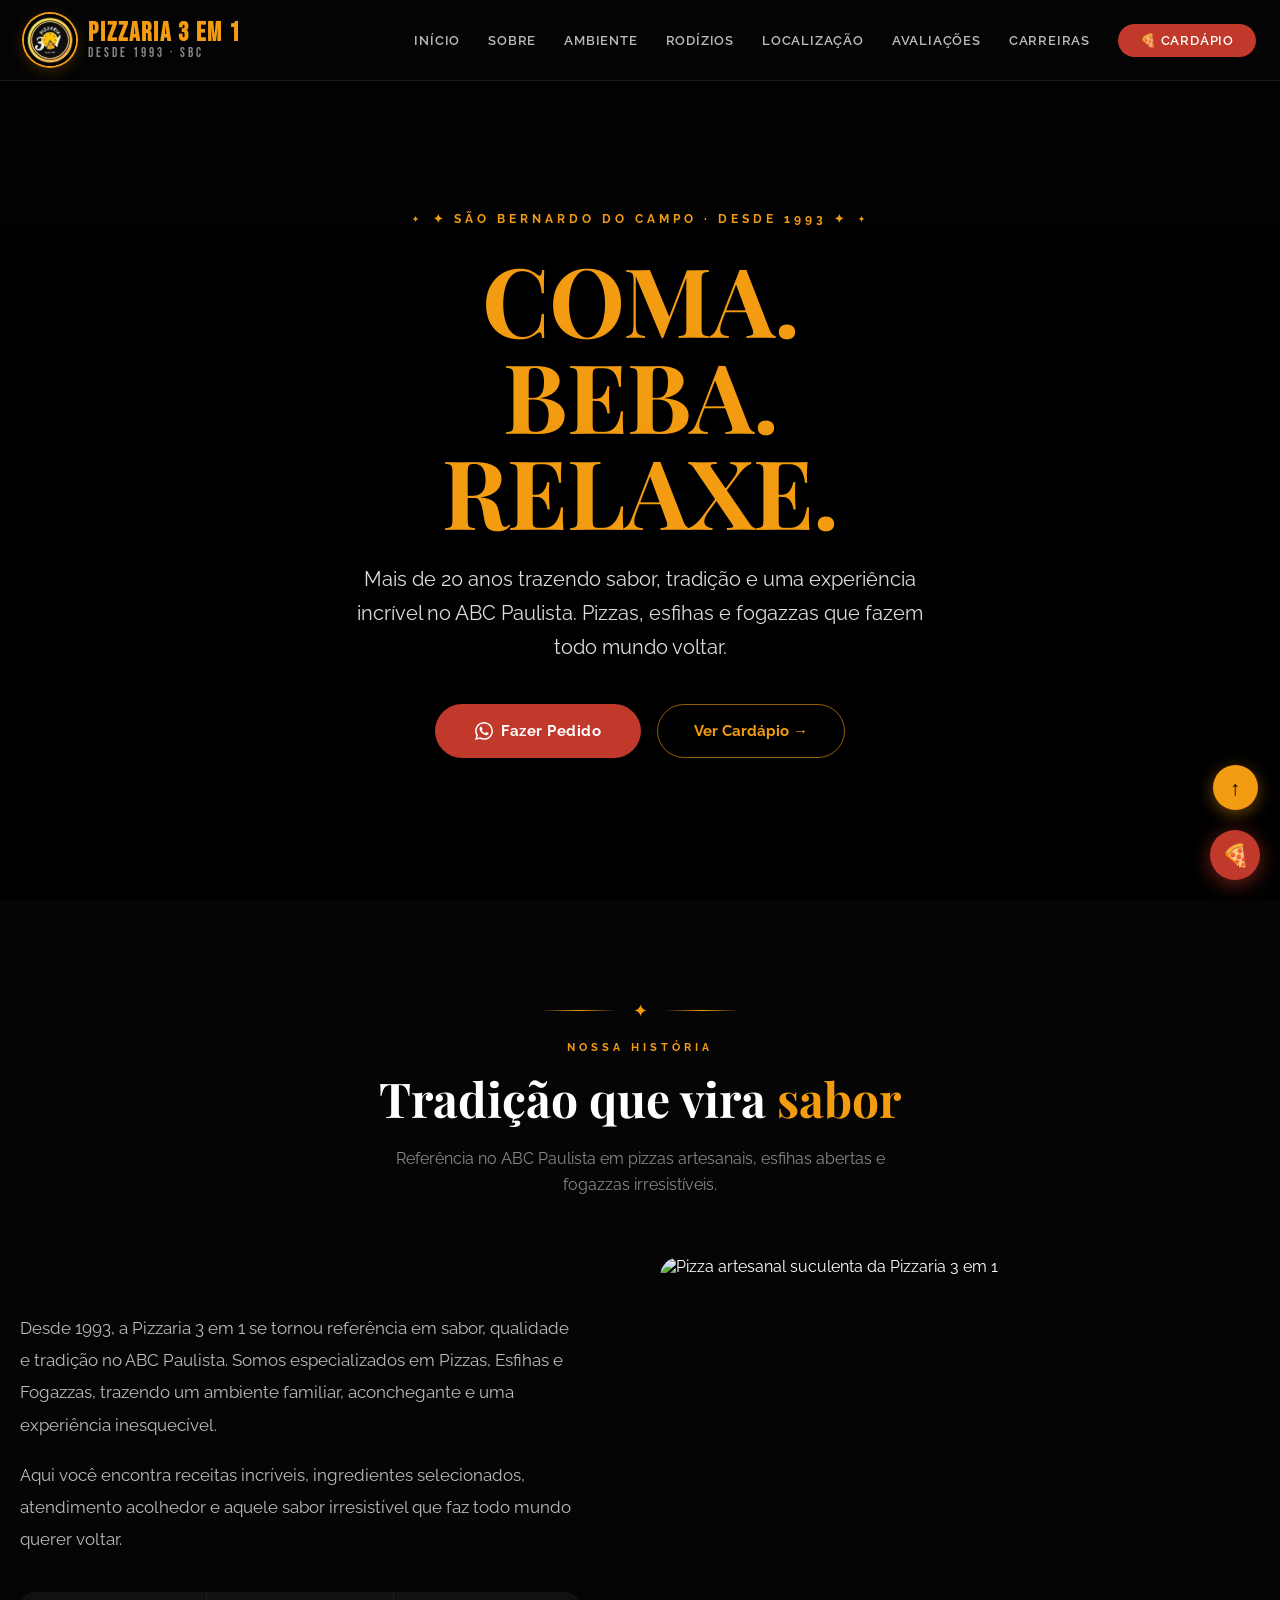
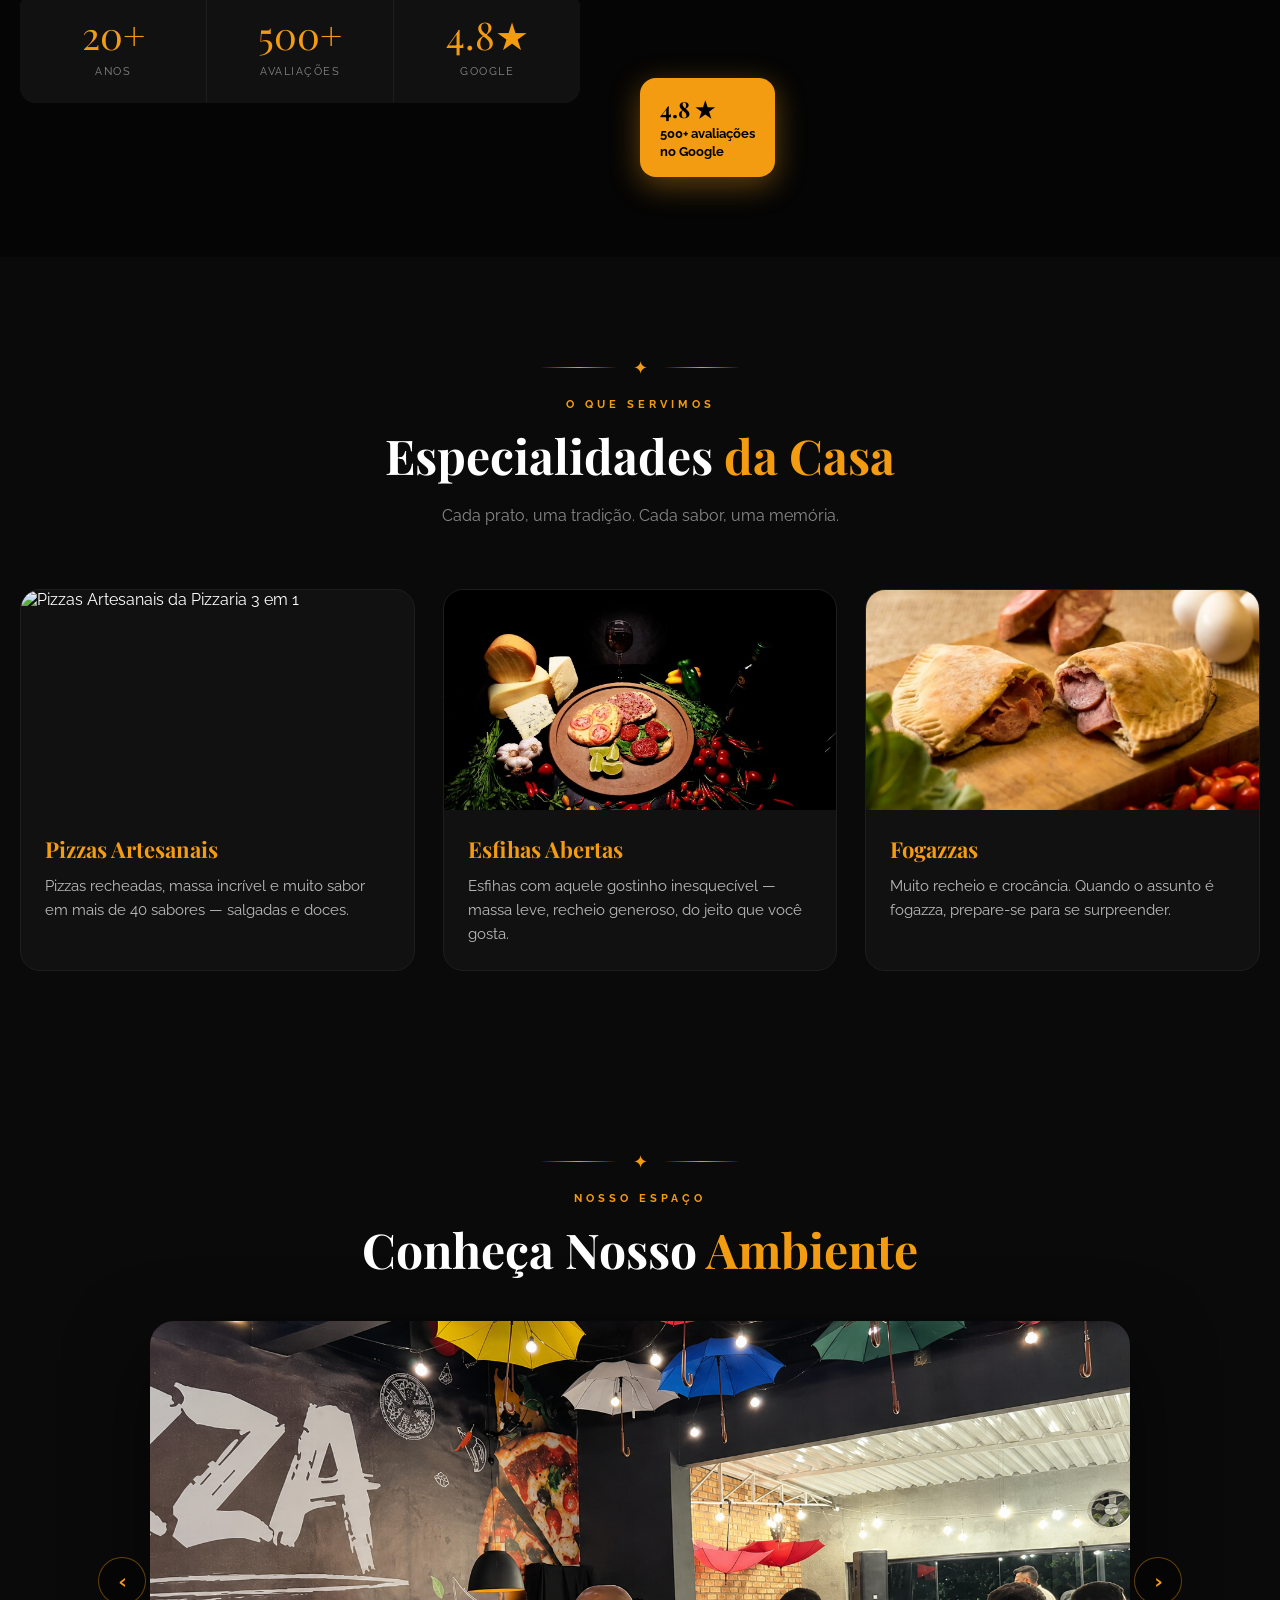
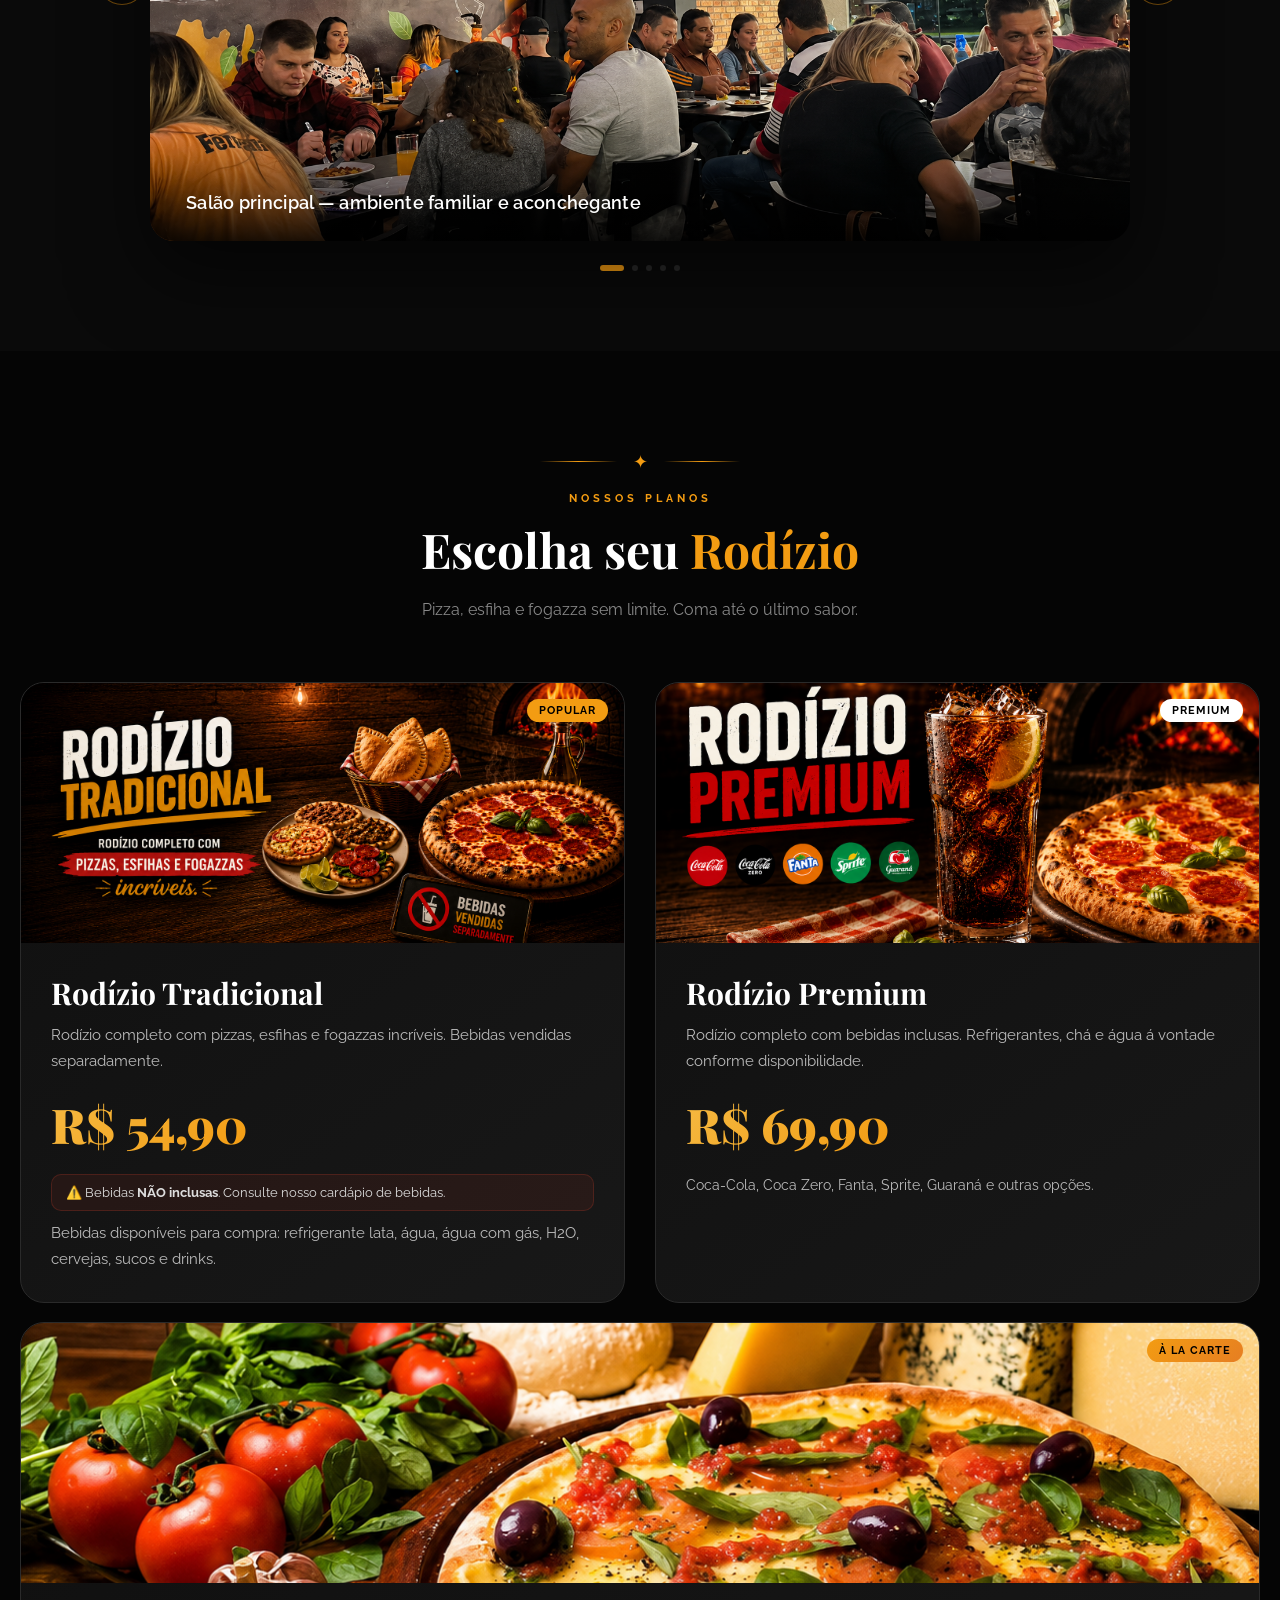
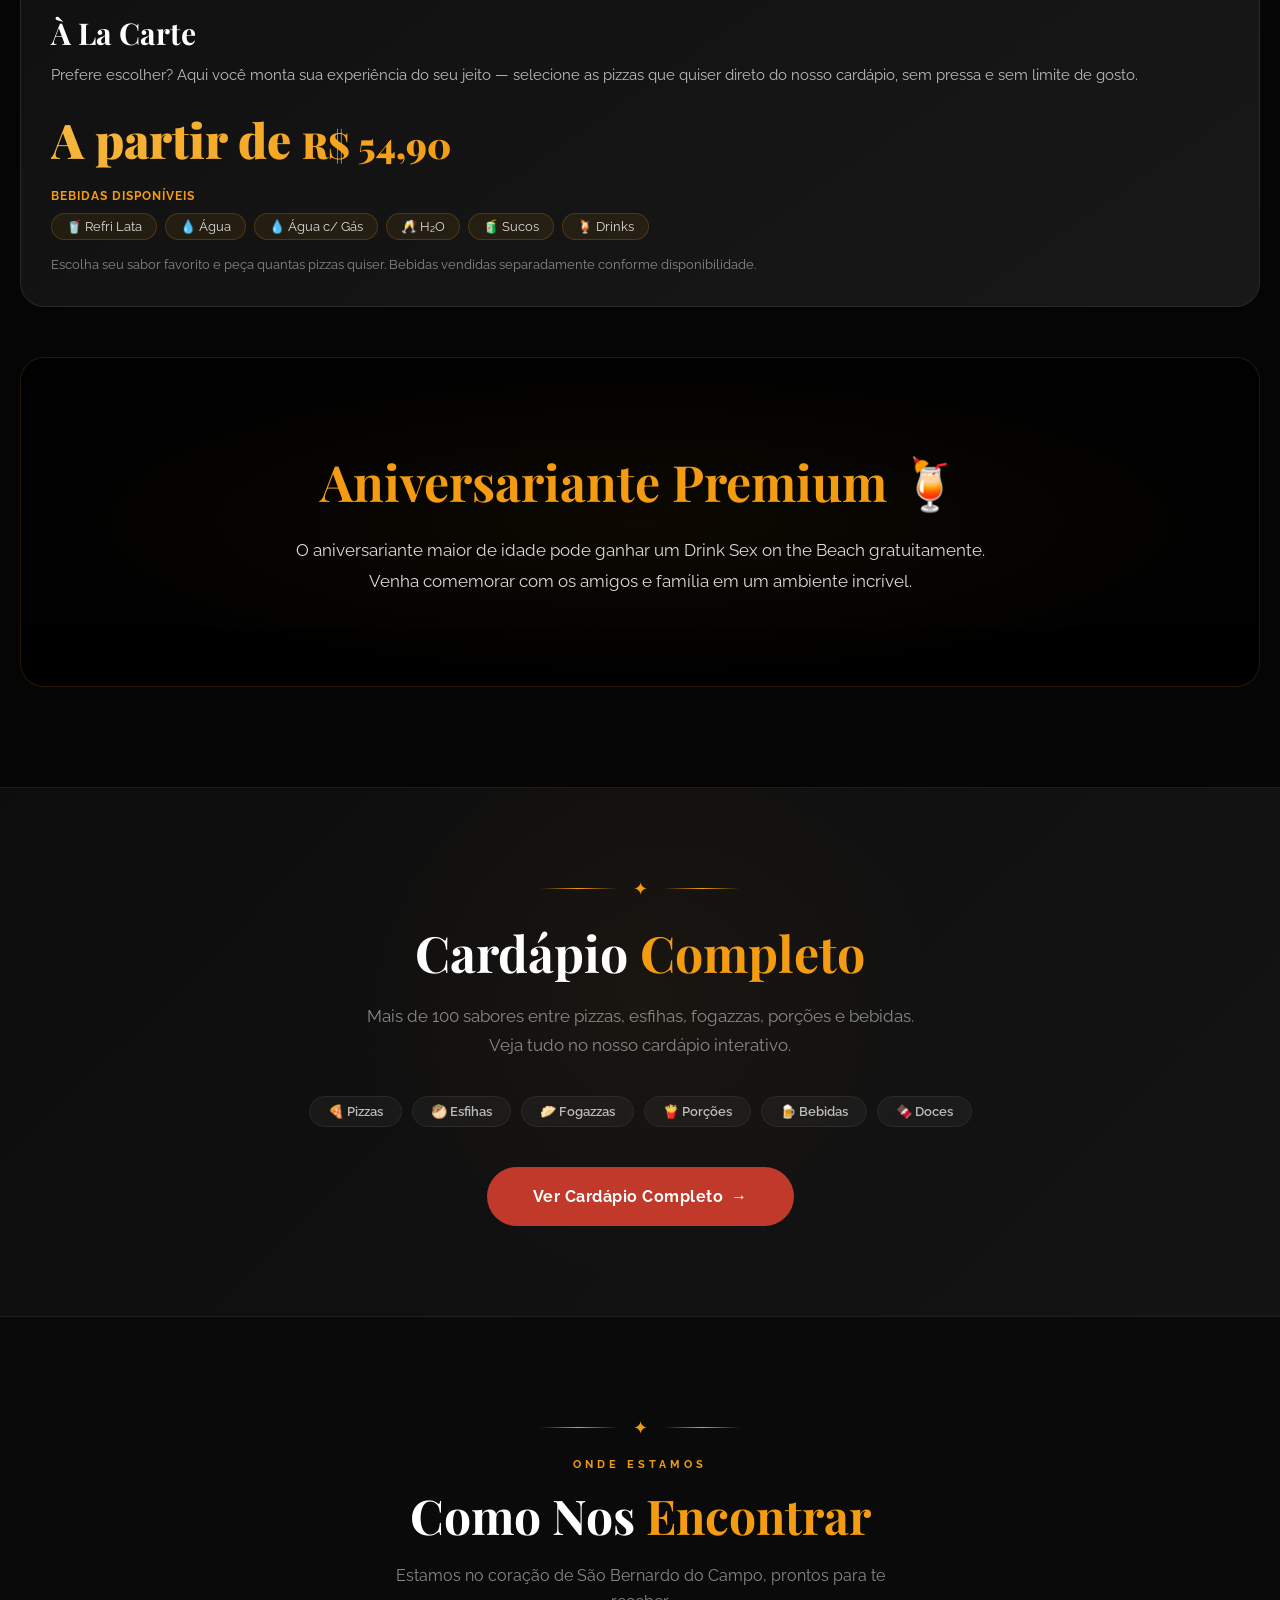
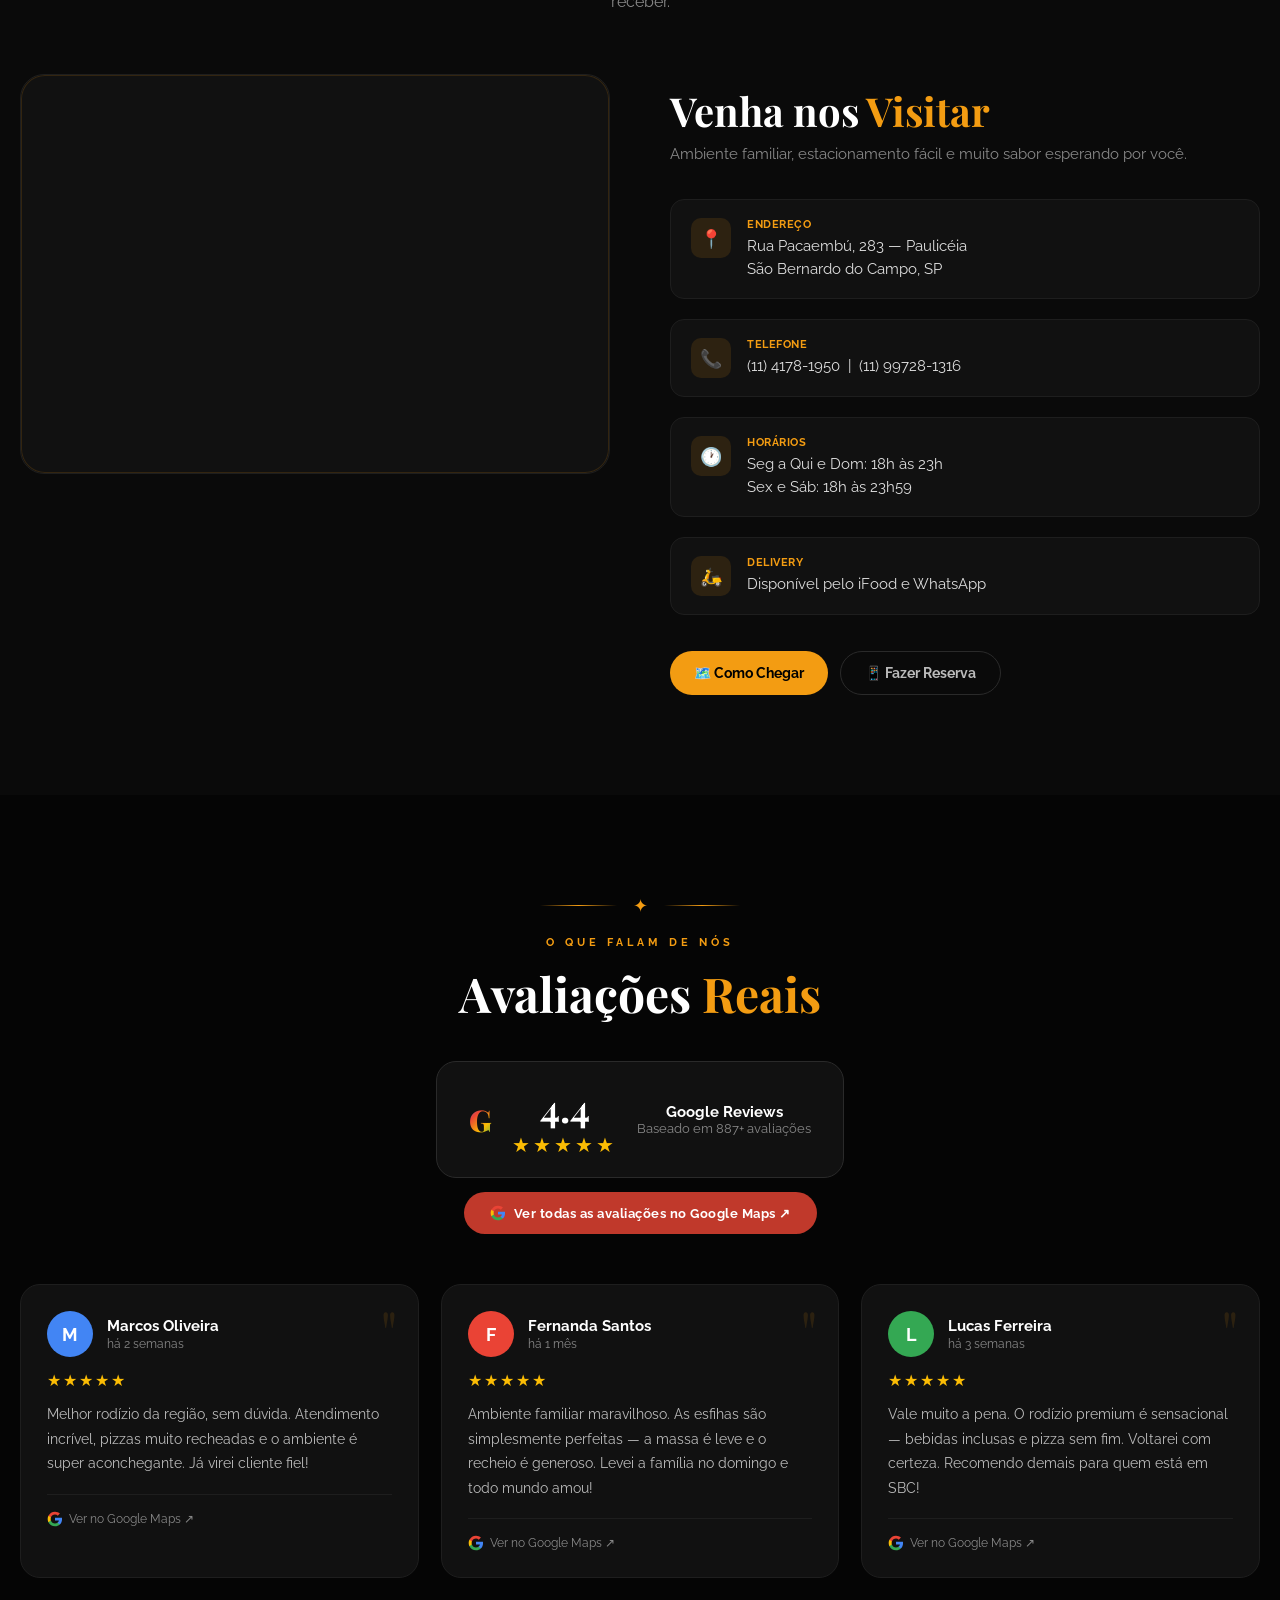
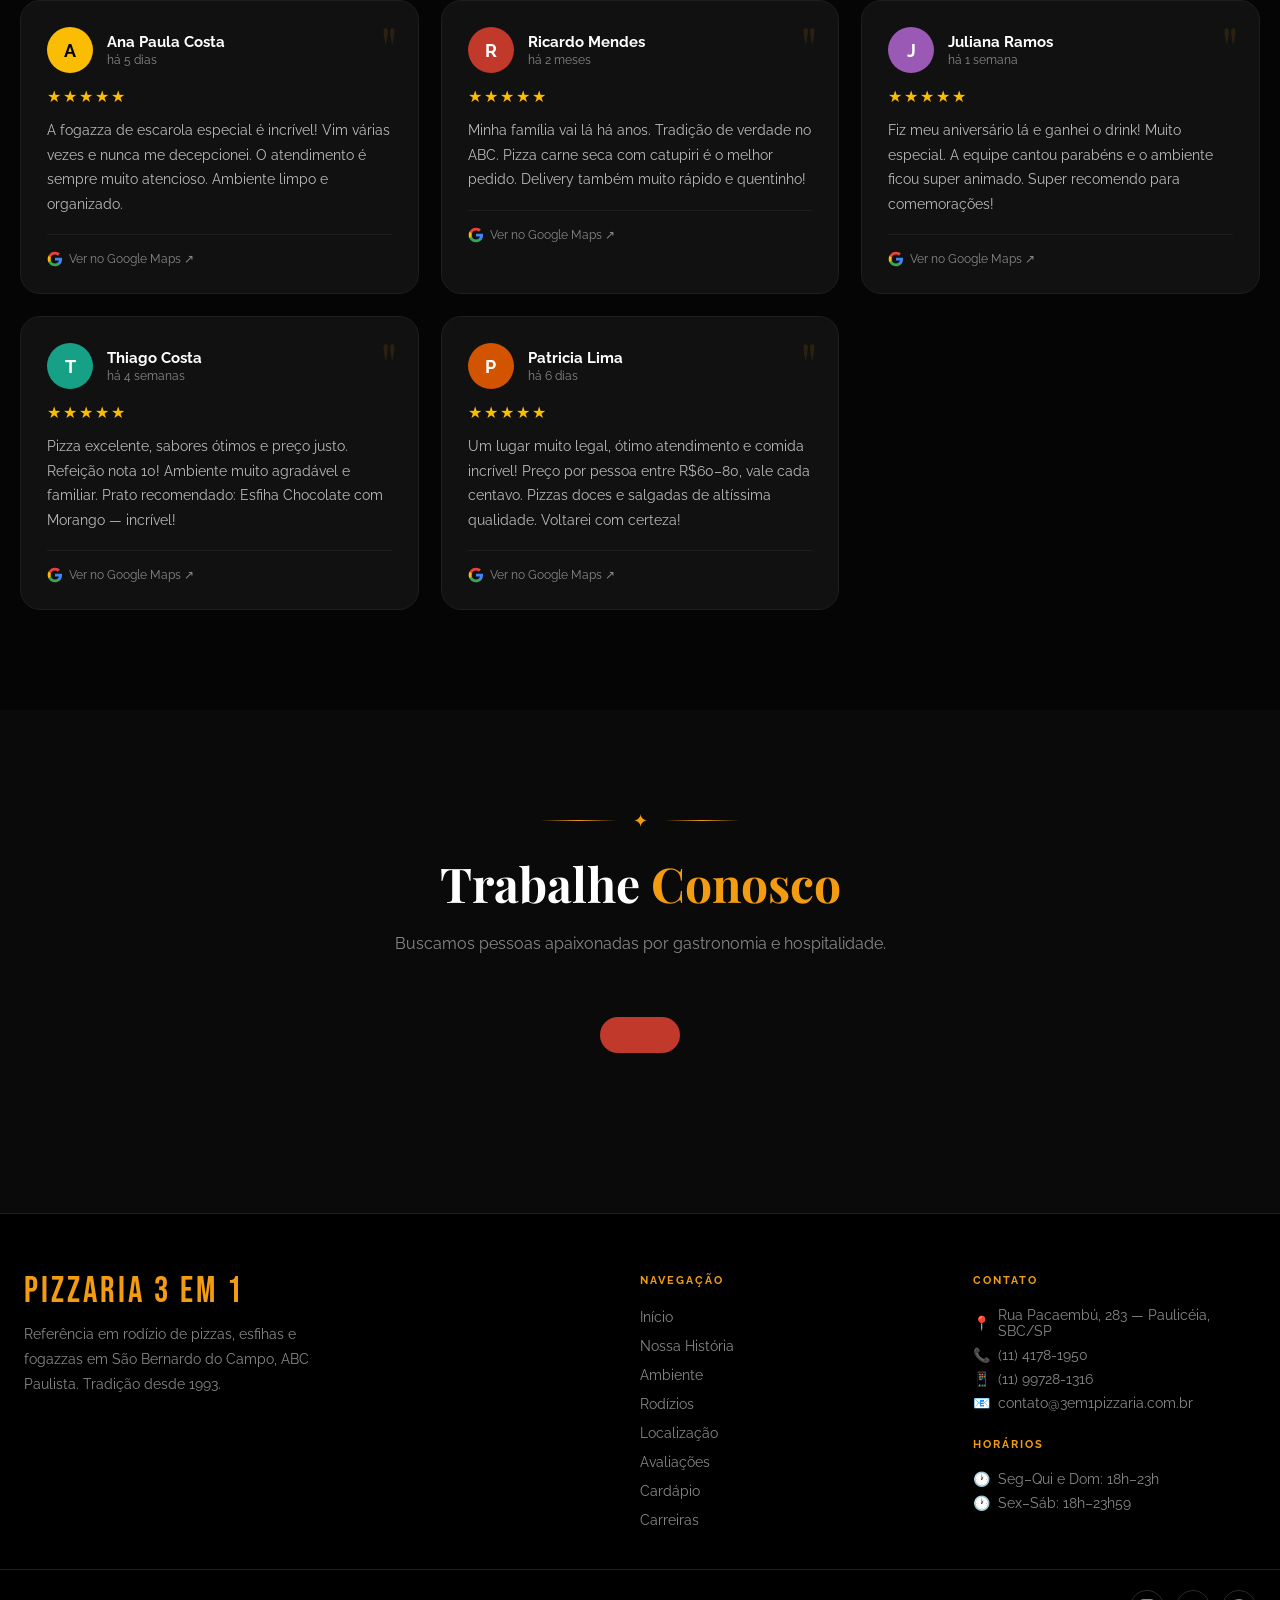
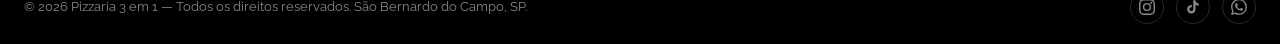
==== commit f3504508: "Update4.0" ====
--- a/HTML/index.html
+++ b/HTML/index.html
@@ -70,6 +70,79 @@
   <link rel="stylesheet" href="https://cdnjs.cloudflare.com/ajax/libs/font-awesome/7.0.1/css/all.min.css" integrity="sha512-2SwdPD6INVrV/lHTZbO2nodKhrnDdJK9/kg2XD1r9uGqPo1cUbujc+IYdlYdEErWNu69gVcYgdxlmVmzTWnetw==" crossorigin="anonymous" referrerpolicy="no-referrer" />
   <!-- Style.css -->
    <link rel="stylesheet" href="../CSS/style.css">
+
+  <!-- ══ CORREÇÕES RESPONSIVIDADE E FONTE ══ -->
+  <style>
+    /* ── Imagens dos Rodízios ── */
+    .rodizio-box-img-wrap {
+      position: relative;
+      width: 100%;
+      overflow: hidden;
+      border-radius: 12px 12px 0 0;
+    }
+
+    .rodizio-box-img-wrap img {
+      width: 100%;
+      height: 260px;
+      object-fit: cover;
+      object-position: center center;
+      display: block;
+    }
+
+    @media (max-width: 640px) {
+      .rodizio-box-img-wrap img {
+        height: 200px;
+      }
+    }
+
+    /* ── Carrossel: imagens sem corte ── */
+    .carousel-track-outer {
+      overflow: hidden;
+      width: 100%;
+    }
+
+    .carousel-track {
+      display: flex;
+      width: 100%;
+    }
+
+    .carousel-slide {
+      flex: 0 0 100%;
+      width: 100%;
+      overflow: hidden;
+    }
+
+    .carousel-slide img {
+      width: 100%;
+      height: 520px;
+      object-fit: cover;
+      object-position: center center;
+      display: block;
+    }
+
+    @media (max-width: 768px) {
+      .carousel-slide img {
+        height: 280px;
+      }
+    }
+
+    @media (max-width: 480px) {
+      .carousel-slide img {
+        height: 220px;
+      }
+    }
+
+    /* ── Footer logo: fonte Bebas Neue igual ao header ── */
+    .footer-logo {
+      font-family: 'Bebas Neue', 'Playfair Display', serif !important;
+      font-size: 36px !important;
+      font-weight: 400 !important;
+      letter-spacing: 3px !important;
+      color: var(--gold, #f39c12) !important;
+      line-height: 1 !important;
+      margin-bottom: 12px !important;
+    }
+  </style>
 </head>
 <body>
 
@@ -628,7 +701,7 @@
 </ul>
      <!-- Botões contato -->
       <!-- botão email -->
-     <div class="email-wrap" id="email">
+     <div class="email-wrap">
   <button class="email-btn">
     <span class="email-waves"></span>
 
@@ -641,7 +714,6 @@
     </span>
   </button>
   <!-- botão email -->
-   
 </div>
    </div>
   </div>
@@ -652,14 +724,6 @@
  const btnArrow = document.getElementById('btn-arrow');
  const content = document.getElementById('content-extra');
 const icon = btnArrow.querySelector('i');
-const emailBtn = document.querySelector('.email-wrap'); 
-
-function gotoMail(){
-  setTimeout(() => {
-    window.location.href ="mailto:contato@3em1pizzaria.com.br";
-  }, 900);
-  
-}
   // Sampa script base
   function abrir() {
     icon.classList.replace('fa-angle-down', 'fa-angle-up');
@@ -681,7 +745,6 @@
 }
 
 btnArrow.addEventListener('click', verificar);
-emailBtn.addEventListener('click', gotoMail);
   // Sampa script base
   
 </script>
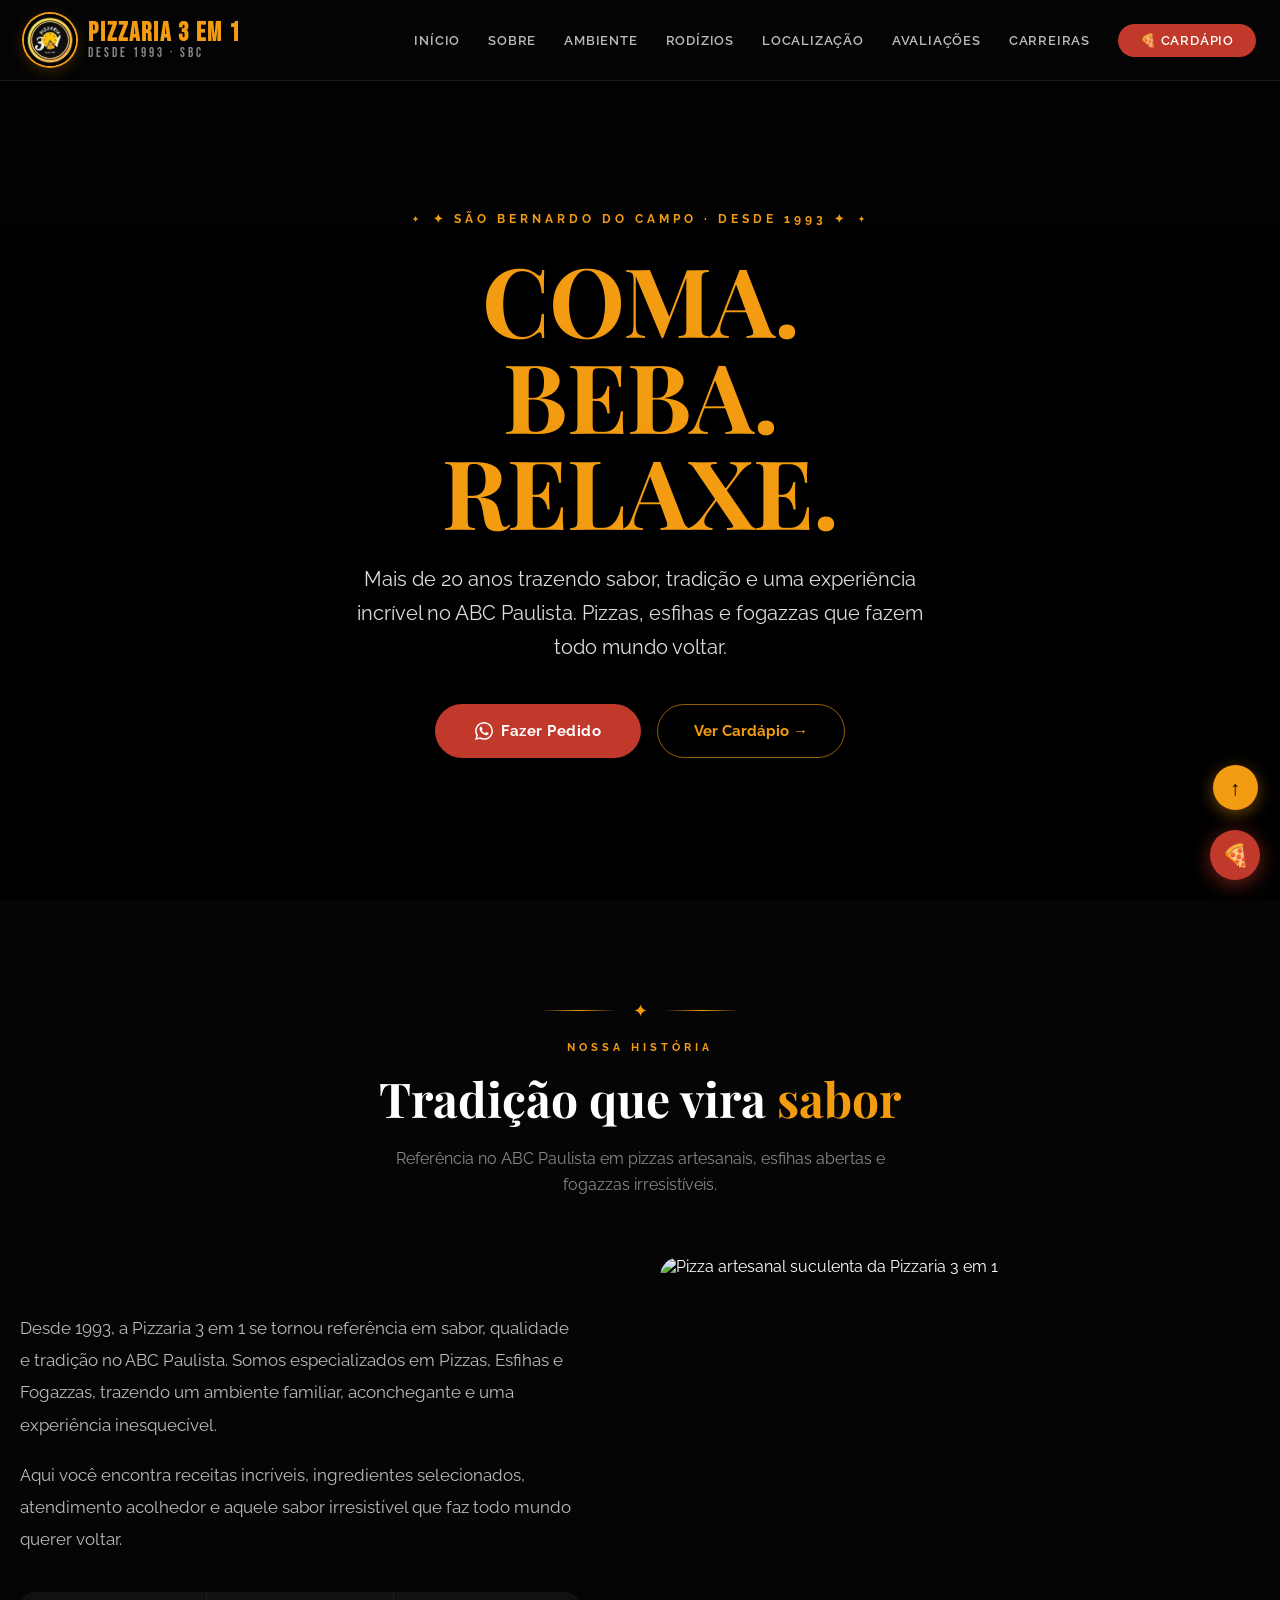
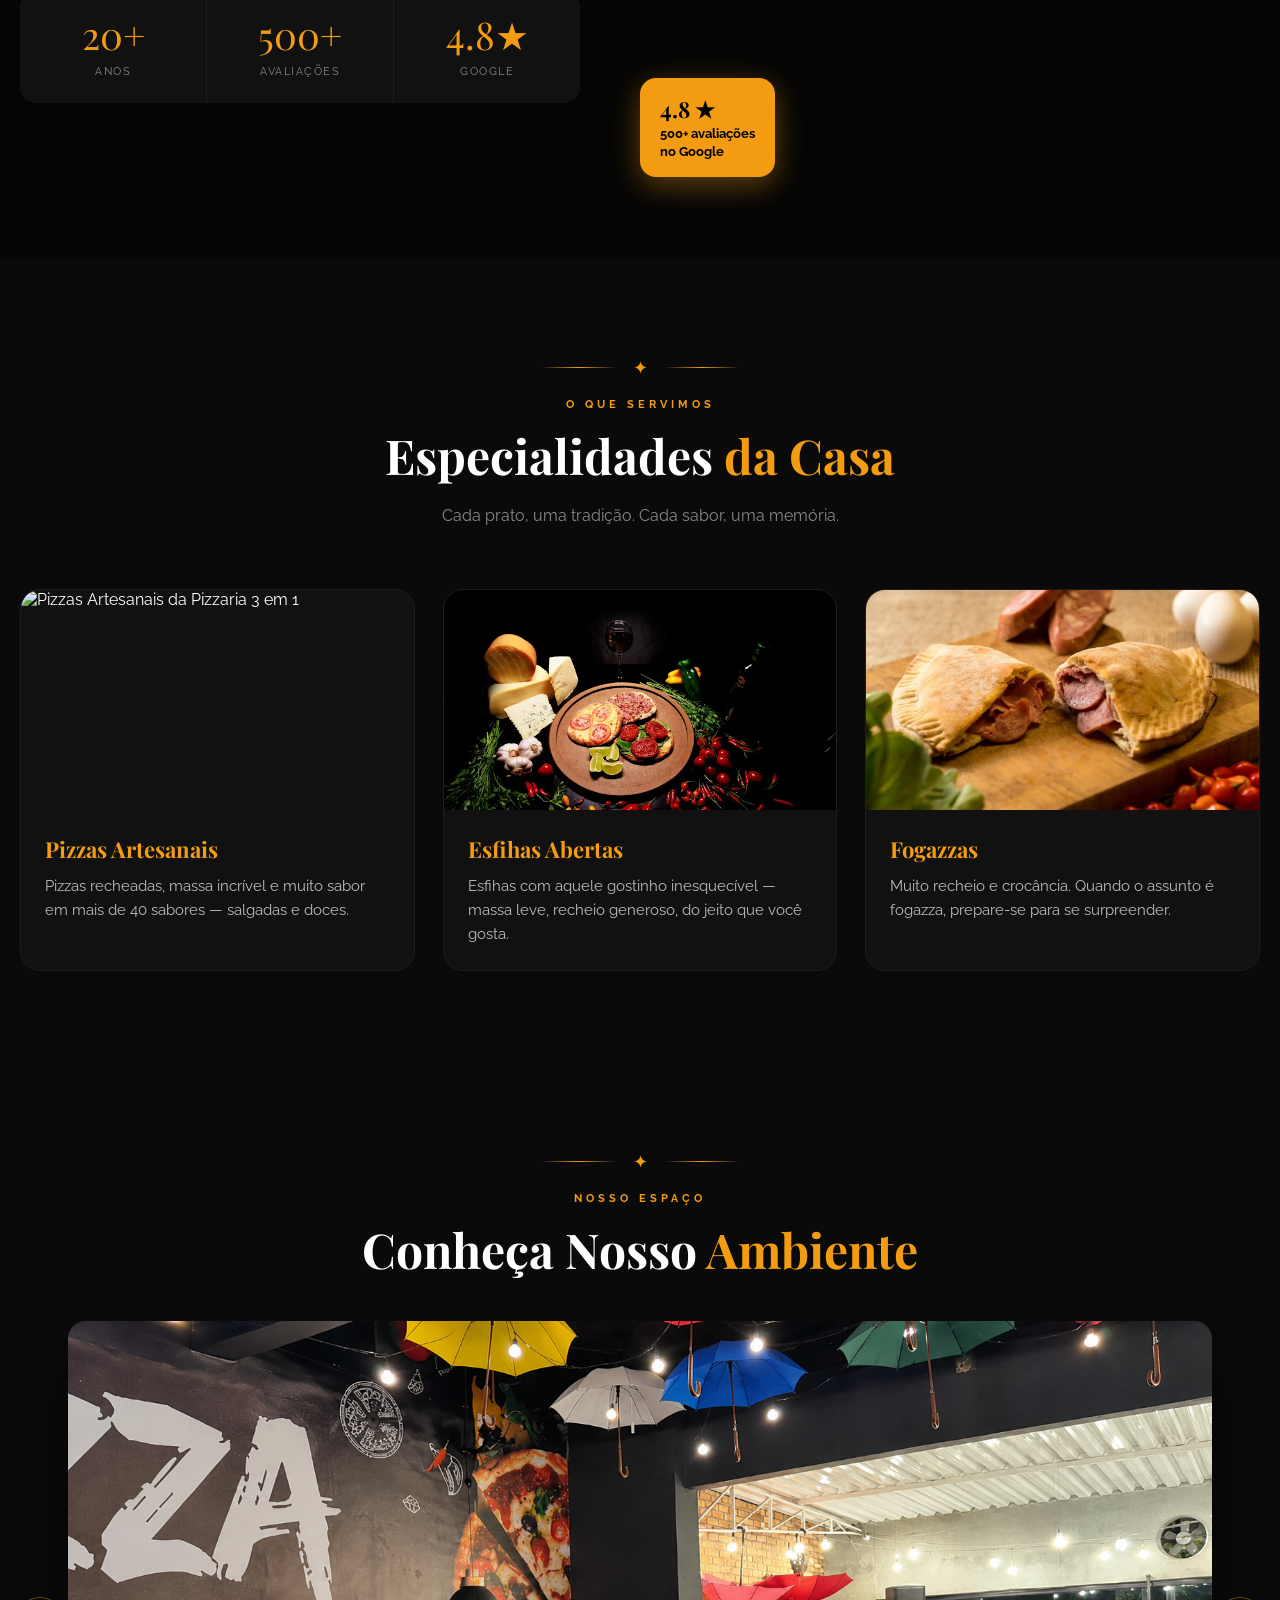
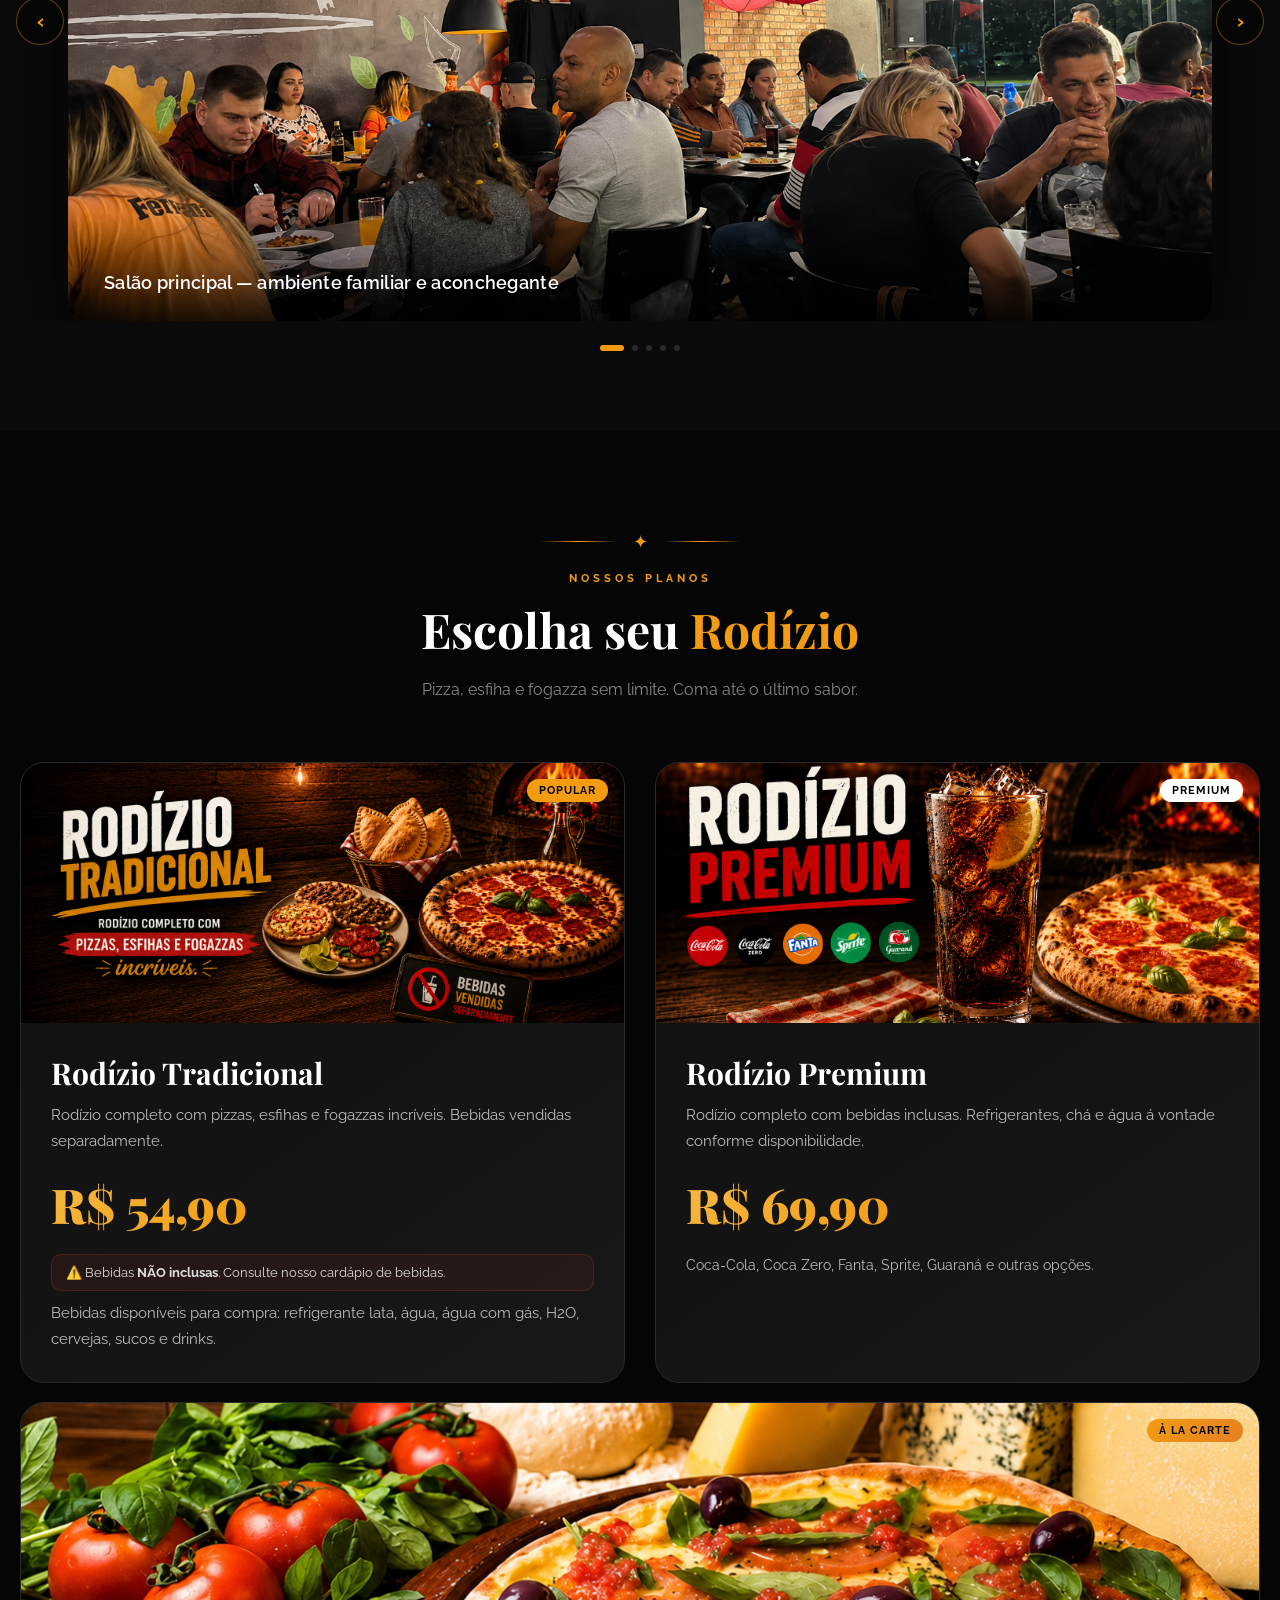
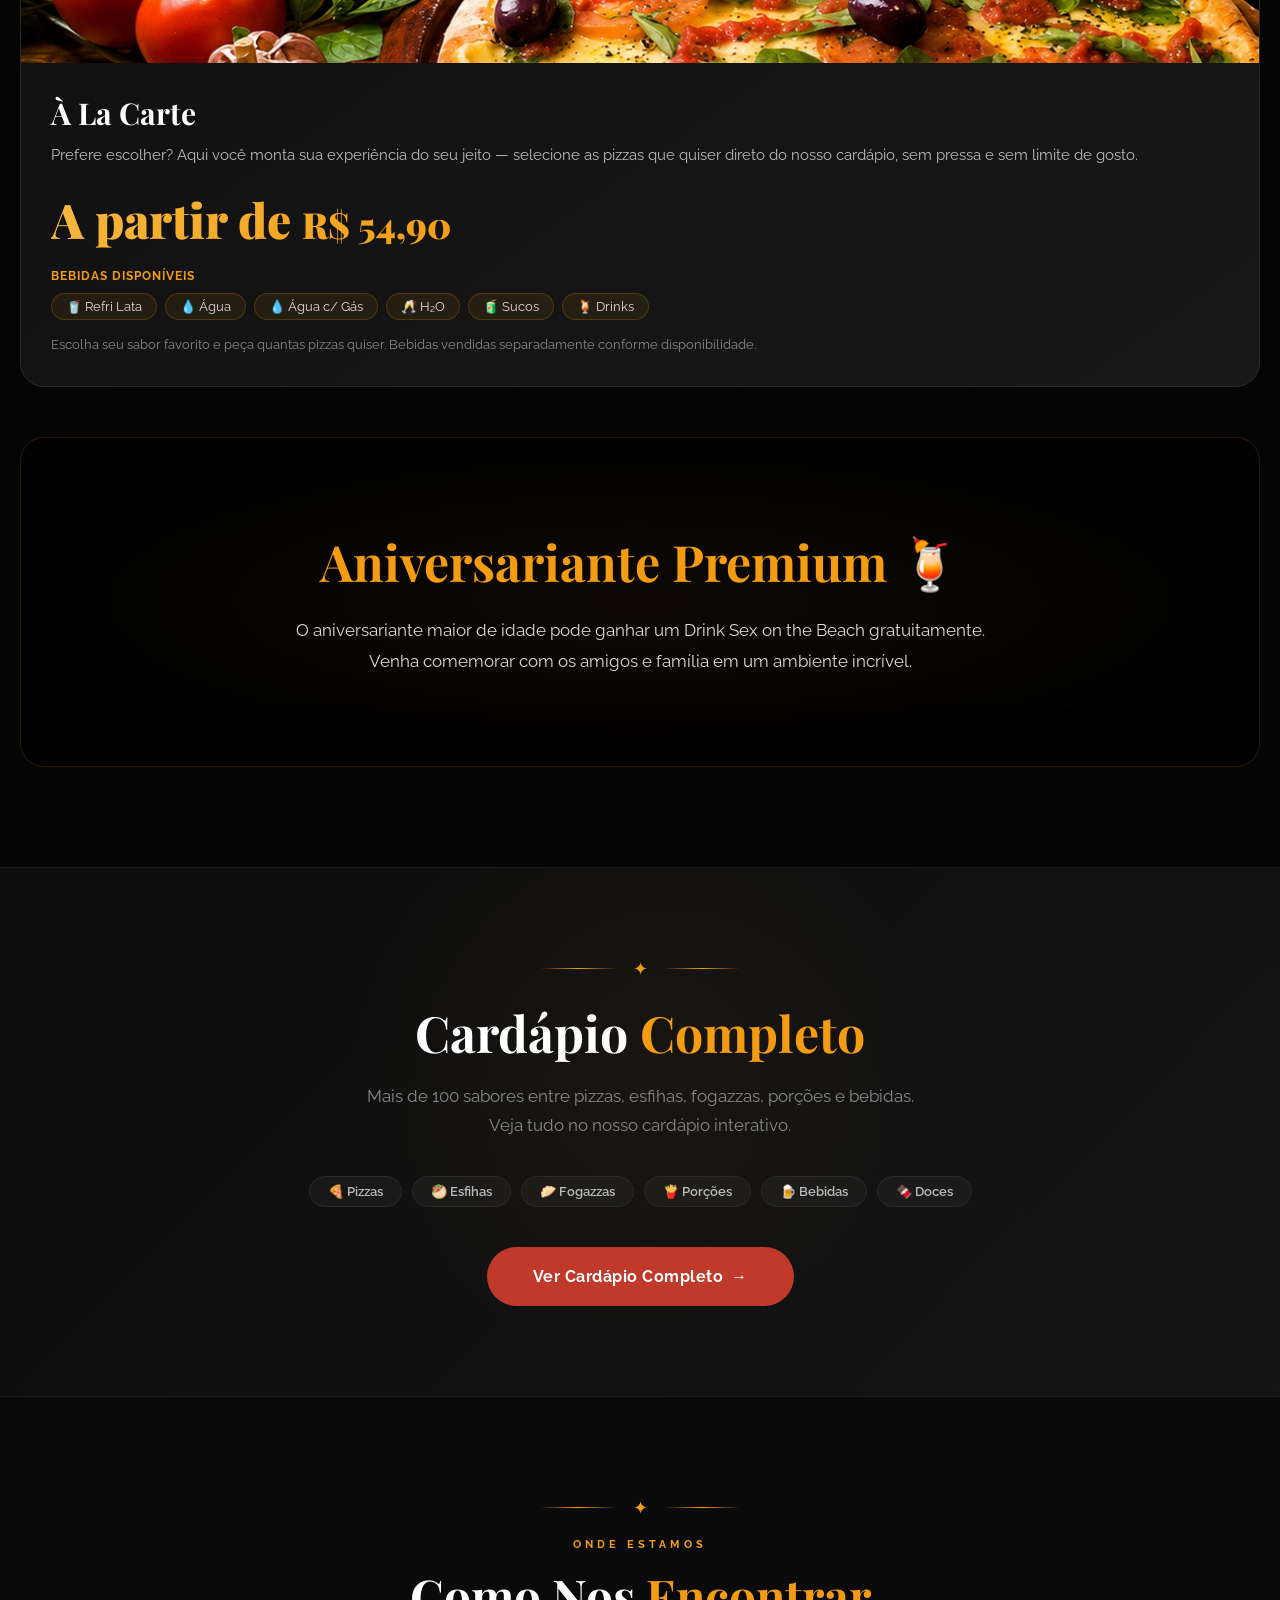
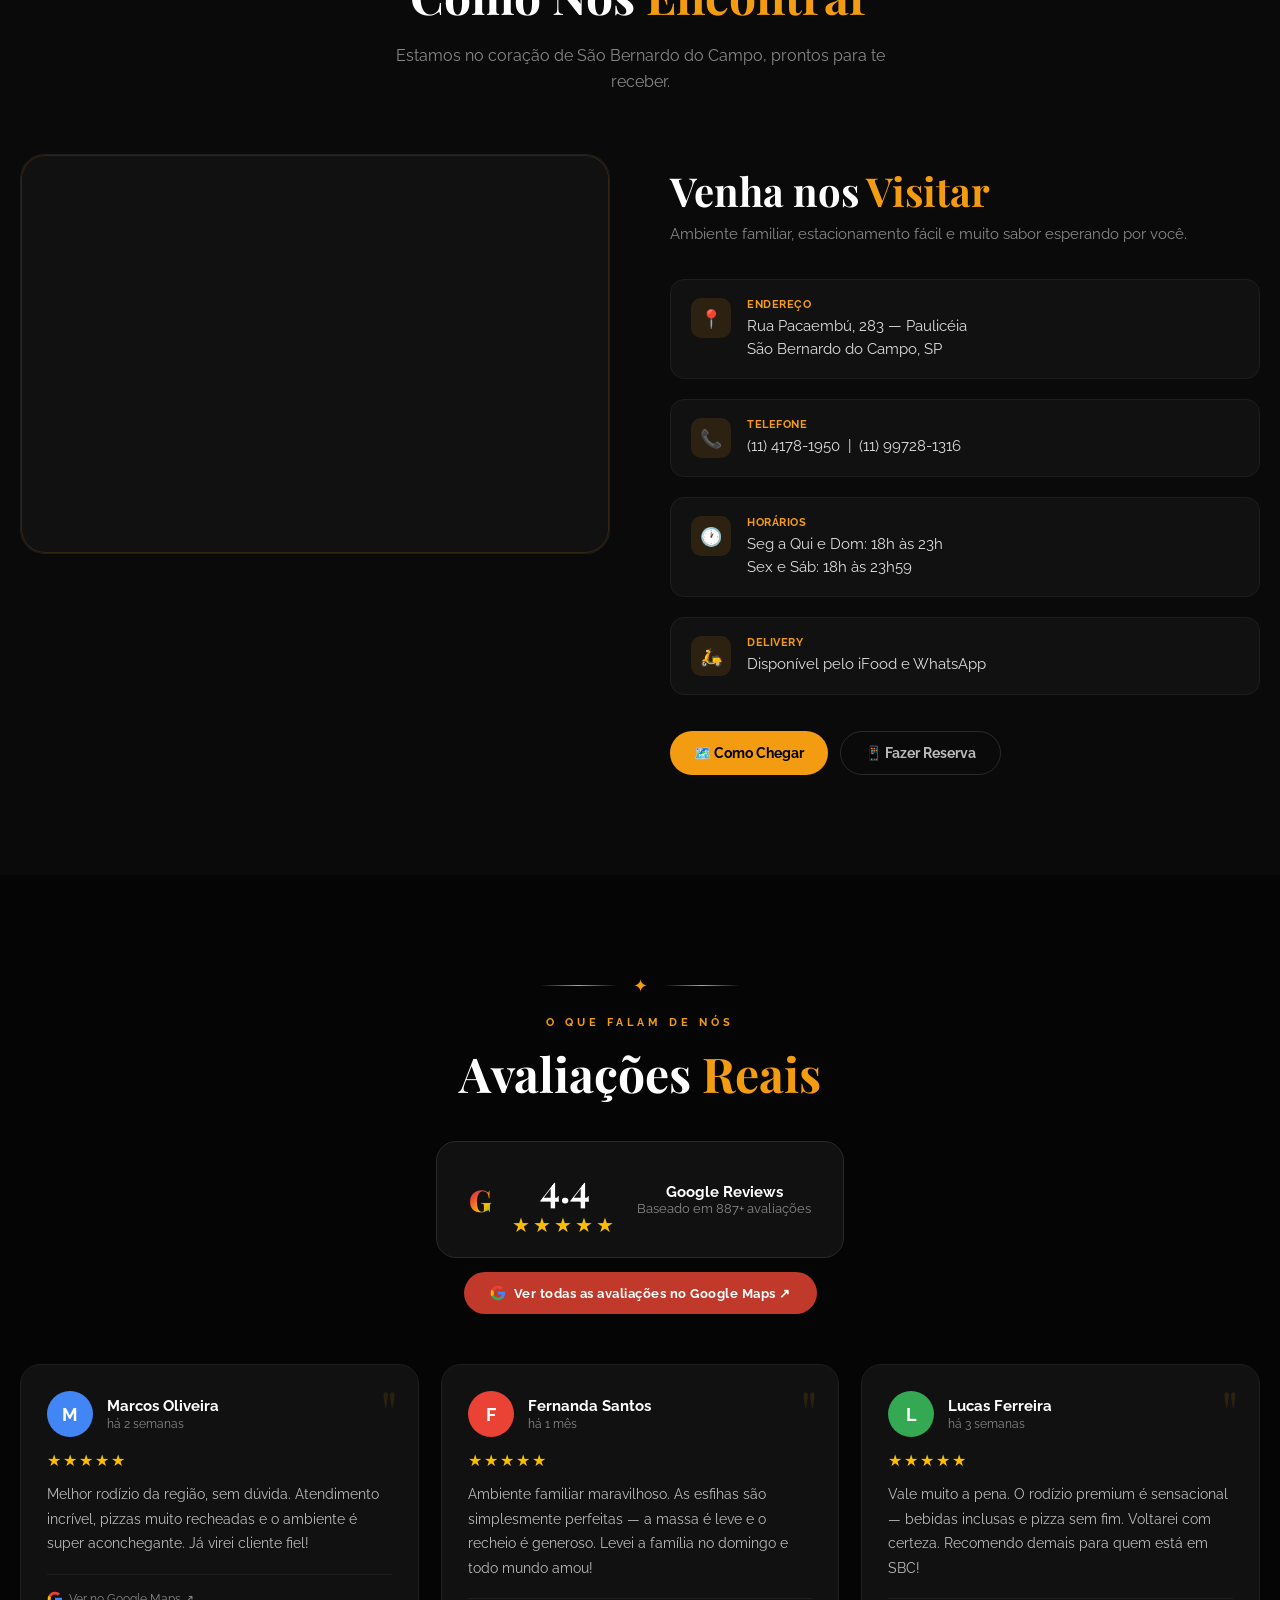
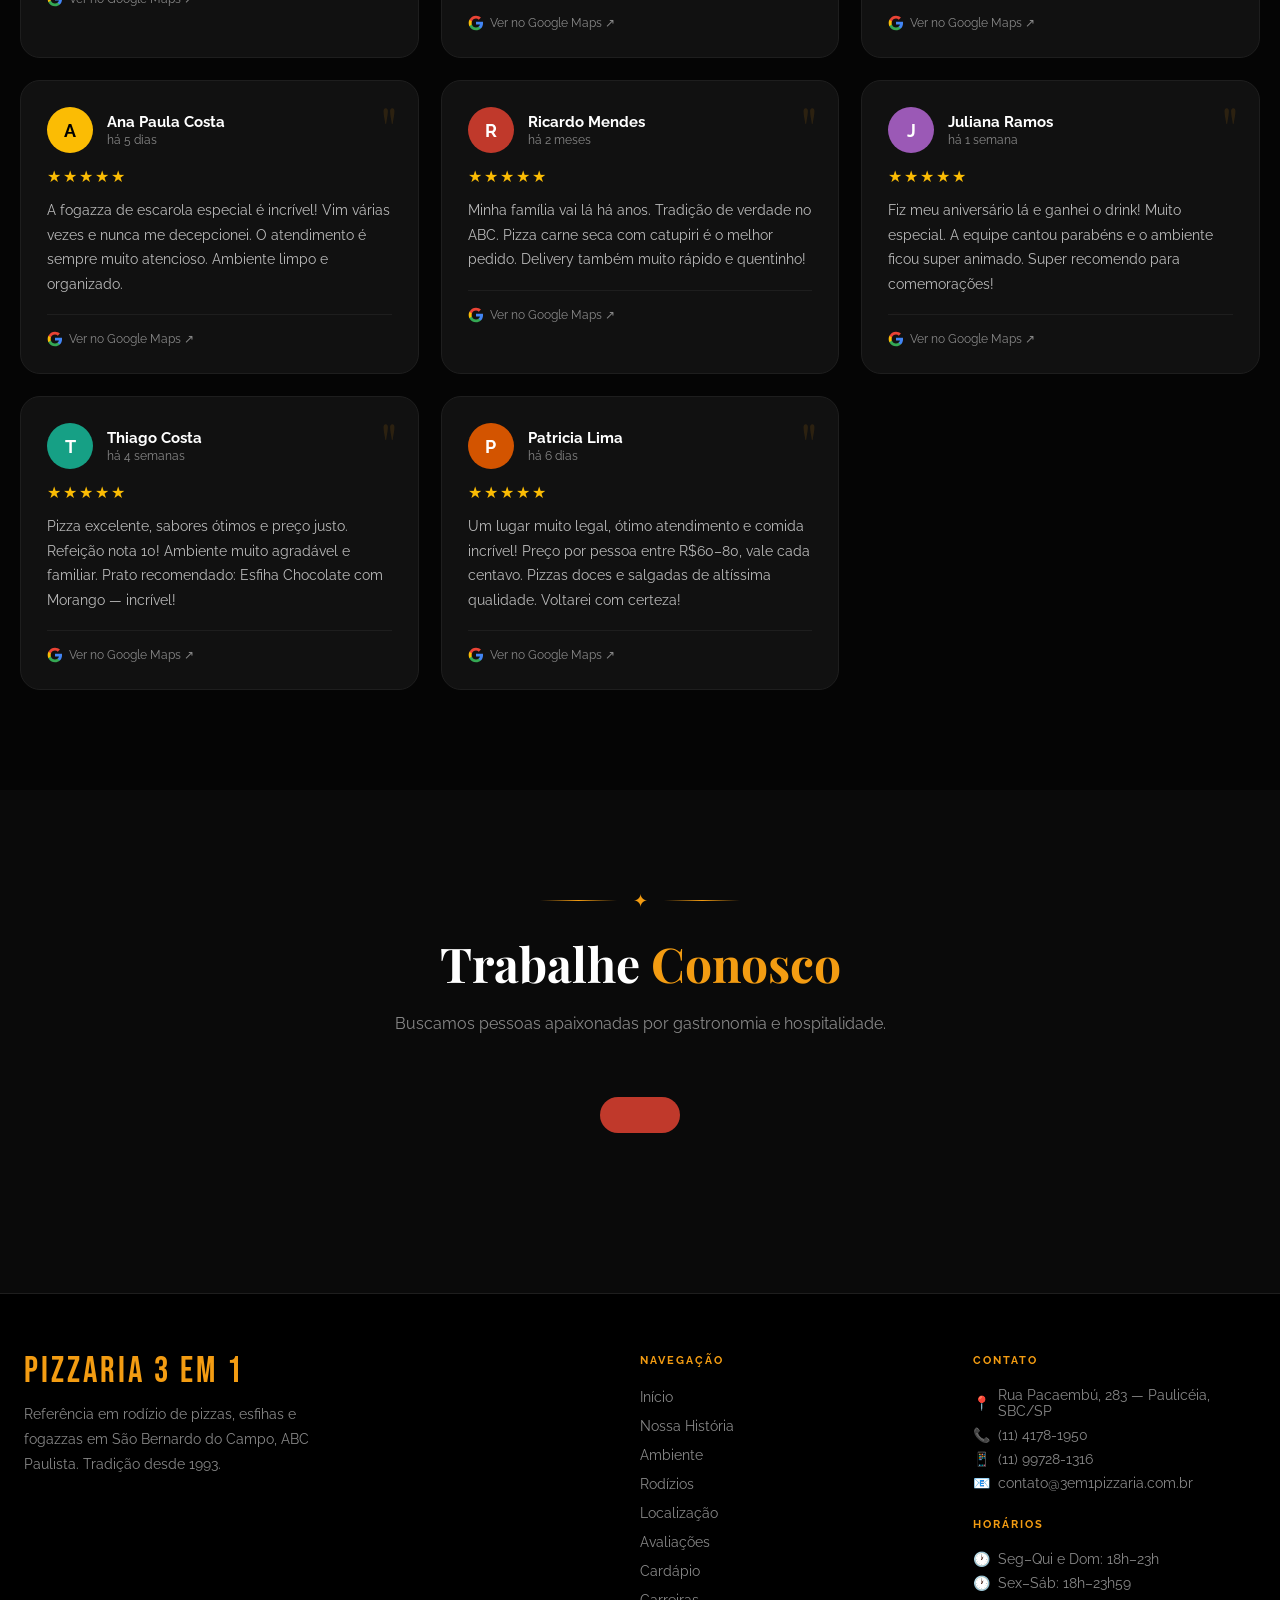
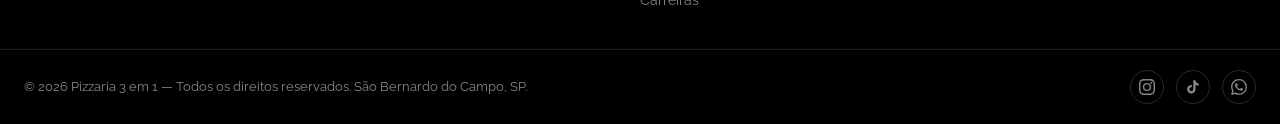
==== commit d940f7c3: "Update5.0" ====
--- a/HTML/index.html
+++ b/HTML/index.html
@@ -95,10 +95,25 @@
       }
     }
 
-    /* ── Carrossel: imagens sem corte ── */
+    /* ── Carrossel: maior, quase borda a borda ── */
+    .carousel-section {
+      padding-left: 0 !important;
+      padding-right: 0 !important;
+    }
+
+    .carousel-wrapper {
+      width: calc(100% - 16px) !important;
+      max-width: 1600px !important;
+      margin: 0 auto !important;
+      position: relative;
+      border-radius: 18px;
+      overflow: hidden;
+    }
+
     .carousel-track-outer {
       overflow: hidden;
       width: 100%;
+      border-radius: 18px;
     }
 
     .carousel-track {
@@ -114,22 +129,32 @@
 
     .carousel-slide img {
       width: 100%;
-      height: 520px;
+      height: 600px;
       object-fit: cover;
       object-position: center center;
       display: block;
     }
 
-    @media (max-width: 768px) {
-      .carousel-slide img {
-        height: 280px;
+    @media (max-width: 900px) {
+      .carousel-wrapper {
+        width: calc(100% - 12px) !important;
+        border-radius: 14px;
       }
-    }
-
-    @media (max-width: 480px) {
-      .carousel-slide img {
-        height: 220px;
+      .carousel-track-outer { border-radius: 14px; }
+      .carousel-slide img { height: 420px; }
+    }
+
+    @media (max-width: 600px) {
+      .carousel-wrapper {
+        width: calc(100% - 8px) !important;
+        border-radius: 10px;
       }
+      .carousel-track-outer { border-radius: 10px; }
+      .carousel-slide img { height: 280px; }
+    }
+
+    @media (max-width: 400px) {
+      .carousel-slide img { height: 220px; }
     }
 
     /* ── Footer logo: fonte Bebas Neue igual ao header ── */
@@ -701,7 +726,7 @@
 </ul>
      <!-- Botões contato -->
       <!-- botão email -->
-     <div class="email-wrap">
+     <div class="email-wrap" id="email">
   <button class="email-btn">
     <span class="email-waves"></span>
 
@@ -714,6 +739,7 @@
     </span>
   </button>
   <!-- botão email -->
+   
 </div>
    </div>
   </div>
@@ -724,6 +750,14 @@
  const btnArrow = document.getElementById('btn-arrow');
  const content = document.getElementById('content-extra');
 const icon = btnArrow.querySelector('i');
+const emailBtn = document.querySelector('.email-wrap'); 
+
+function gotoMail(){
+  setTimeout(() => {
+    window.location.href ="mailto:contato@3em1pizzaria.com.br";
+  }, 900);
+  
+}
   // Sampa script base
   function abrir() {
     icon.classList.replace('fa-angle-down', 'fa-angle-up');
@@ -745,6 +779,7 @@
 }
 
 btnArrow.addEventListener('click', verificar);
+emailBtn.addEventListener('click', gotoMail);
   // Sampa script base
   
 </script>
--- a/CSS/style.css
+++ b/CSS/style.css
@@ -144,13 +144,16 @@
       line-height: 1;
     }
 
-    /* ── DESKTOP: fonte Bebas Neue no nome da pizzaria ── */
+    /* ── Bebas Neue aplicado em TODOS os tamanhos ── */
+    .logo-text {
+      font-family: 'Bebas Neue', sans-serif !important;
+      font-size: 22px;
+      letter-spacing: 2px;
+      line-height: 1;
+    }
     @media (min-width: 769px) {
       .logo-text {
-        font-family: 'Bebas Neue', 'Playfair Display', serif;
         font-size: 26px;
-        letter-spacing: 2px;
-        line-height: 1;
       }
     }
 
@@ -1415,7 +1418,6 @@
     justify-content:center;
     align-items:center;
     margin:60px auto;
-    padding:0 16px;
 }
 
 /* BOTÃO */
@@ -1425,11 +1427,7 @@
 
     display:flex;
     align-items:center;
-    justify-content:center;
     gap:16px;
-
-    width:100%;
-    max-width:420px;
 
     padding:18px 42px;
 
@@ -1496,10 +1494,15 @@
 
 @keyframes waveMove{
     from{
-        transform:translateY(15%) rotate(0deg);
-    }
+        transform:
+            translateY(15%)
+            rotate(0deg);
+    }
+
     to{
-        transform:translateY(-12%) rotate(360deg);
+        transform:
+            translateY(-12%)
+            rotate(360deg);
     }
 }
 
@@ -1509,8 +1512,7 @@
     z-index:2;
 
     width:44px;
-    aspect-ratio:1/1;
-    flex-shrink:0;
+    height:44px;
 
     display:flex;
     align-items:center;
@@ -1518,11 +1520,12 @@
 
     border-radius:50%;
 
-    background:linear-gradient(
-        135deg,
-        var(--gold-light),
-        var(--gold)
-    );
+    background:
+        linear-gradient(
+            135deg,
+            var(--gold-light),
+            var(--gold)
+        );
 
     color:#000;
     font-size:18px;
@@ -1538,12 +1541,12 @@
 .email-text{
     position:relative;
     z-index:2;
-    white-space:nowrap;
 }
 
 /* HOVER */
 .email-btn:hover{
     transform:translateY(-4px);
+
     border-color:var(--gold);
 
     box-shadow:
@@ -1568,25 +1571,6 @@
 /* CLICK */
 .email-btn:active{
     transform:scale(.97);
-}
-
-/* MOBILE */
-@media (max-width:600px){
-    .email-btn{
-        padding:14px 20px;
-        gap:12px;
-        font-size:14px;
-    }
-
-    .email-icon{
-        width:40px;
-        font-size:16px;
-    }
-
-    .email-text{
-        white-space:normal;
-        text-align:left;
-    }
 }
 .career-list{
     max-width:620px;
@@ -1804,16 +1788,13 @@
       line-height: 1;
     }
 
-    /* ── Bebas Neue aplicado em TODOS os tamanhos ── */
-    .logo-text {
-      font-family: 'Bebas Neue', sans-serif !important;
-      font-size: 22px;
-      letter-spacing: 2px;
-      line-height: 1;
-    }
+    /* ── DESKTOP: fonte Bebas Neue no nome da pizzaria ── */
     @media (min-width: 769px) {
       .logo-text {
+        font-family: 'Bebas Neue', 'Playfair Display', serif;
         font-size: 26px;
+        letter-spacing: 2px;
+        line-height: 1;
       }
     }
 
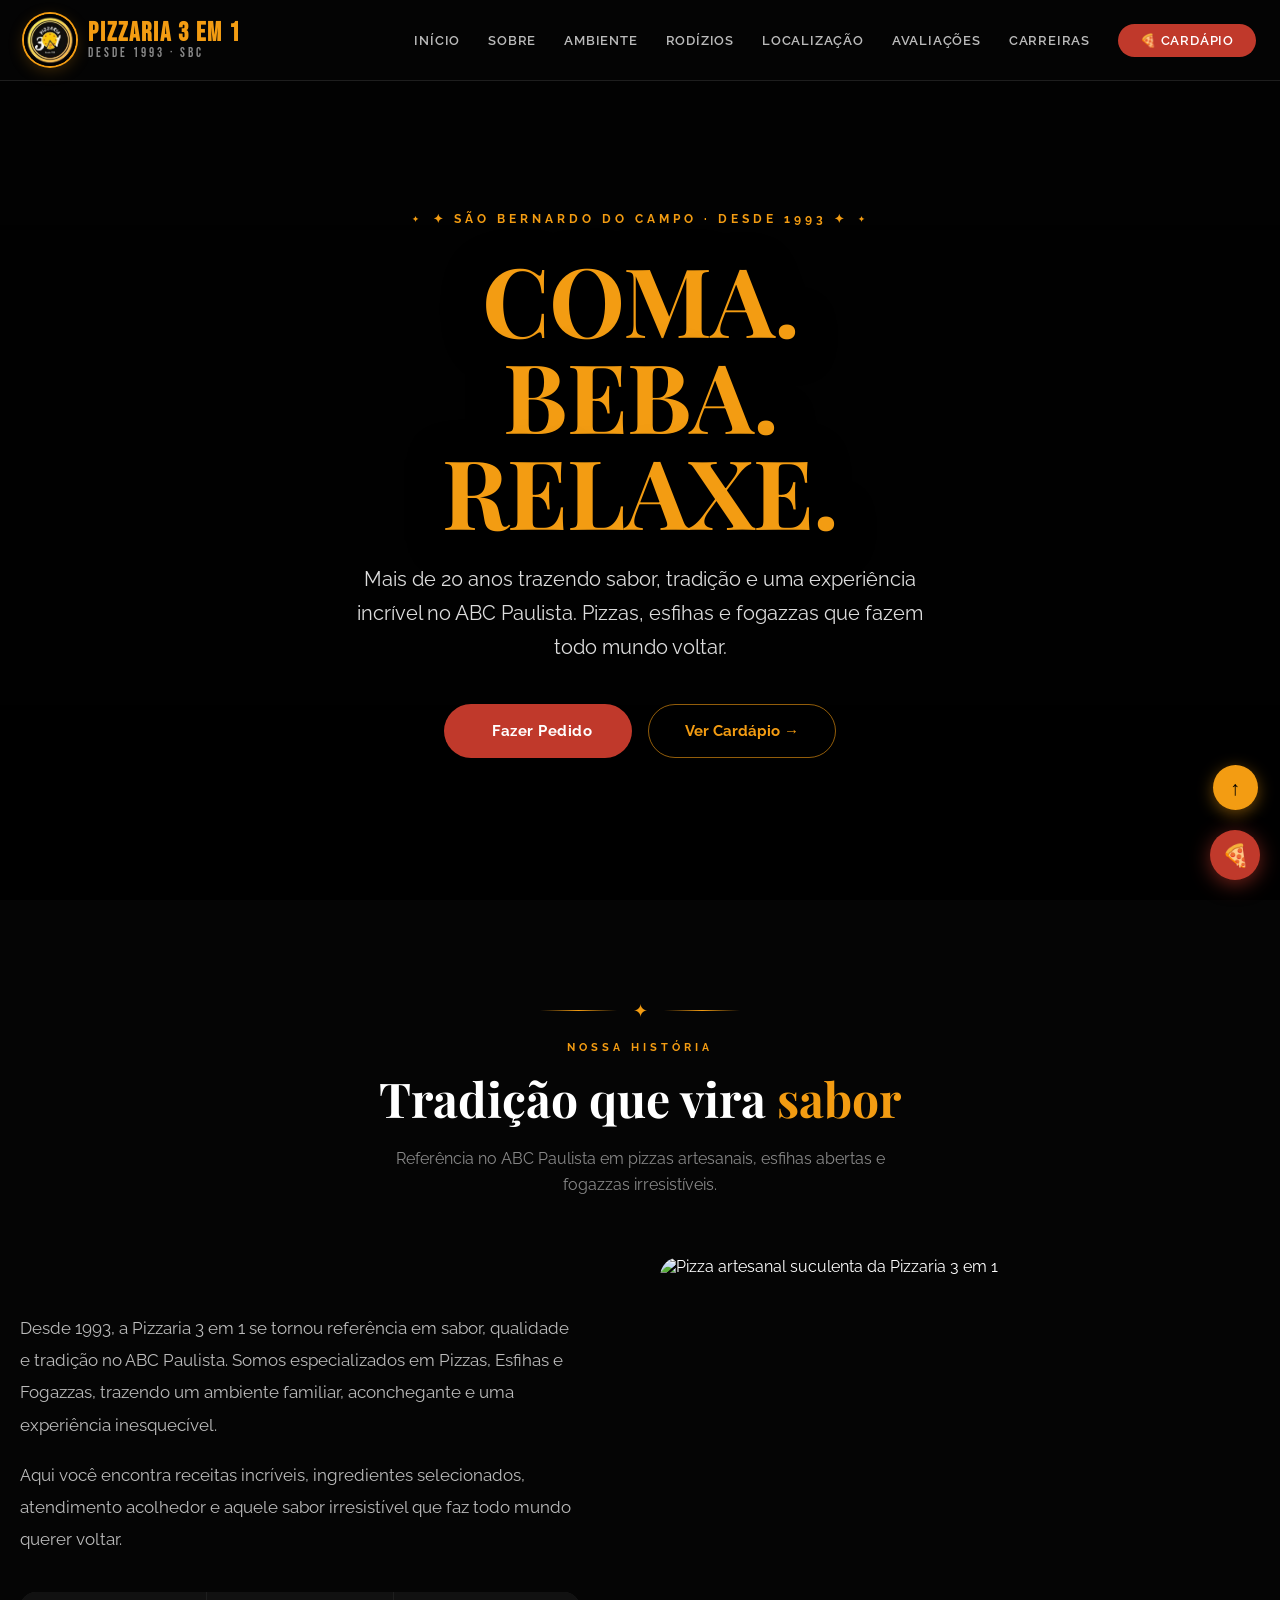
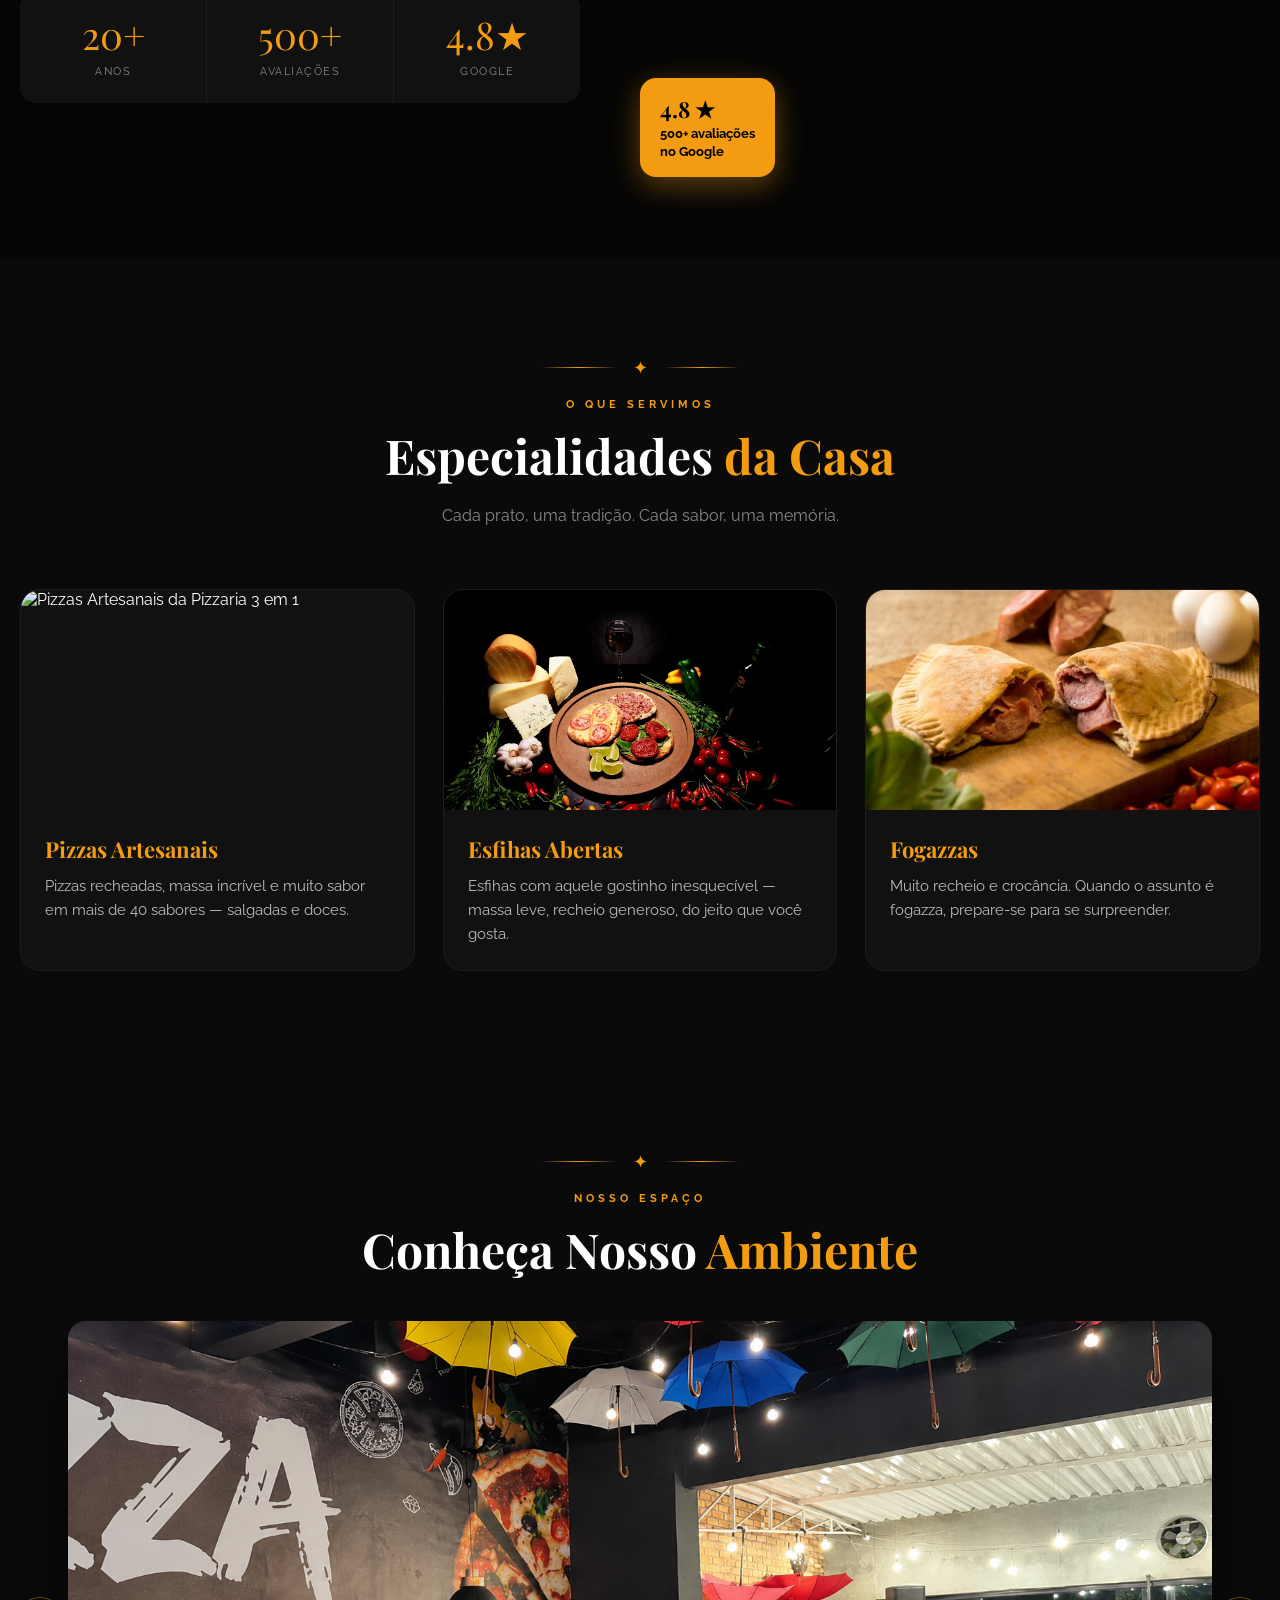
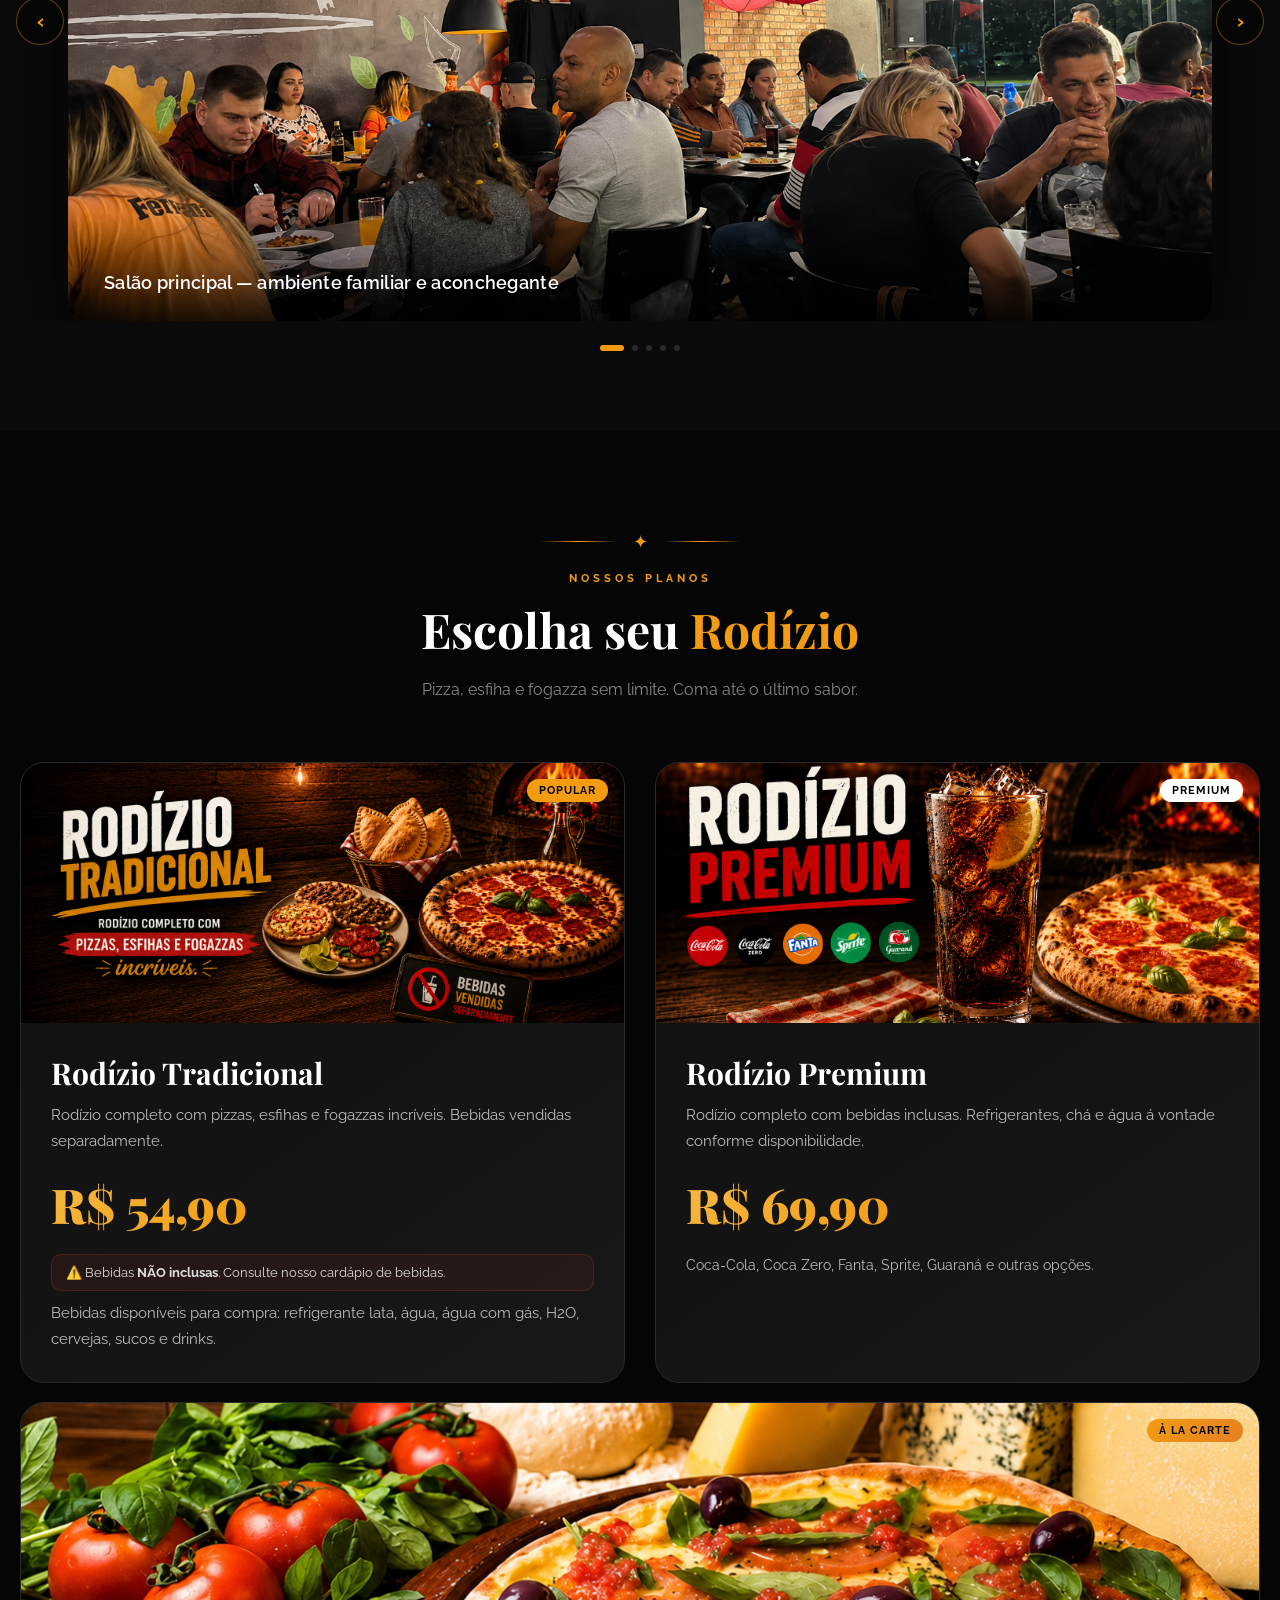
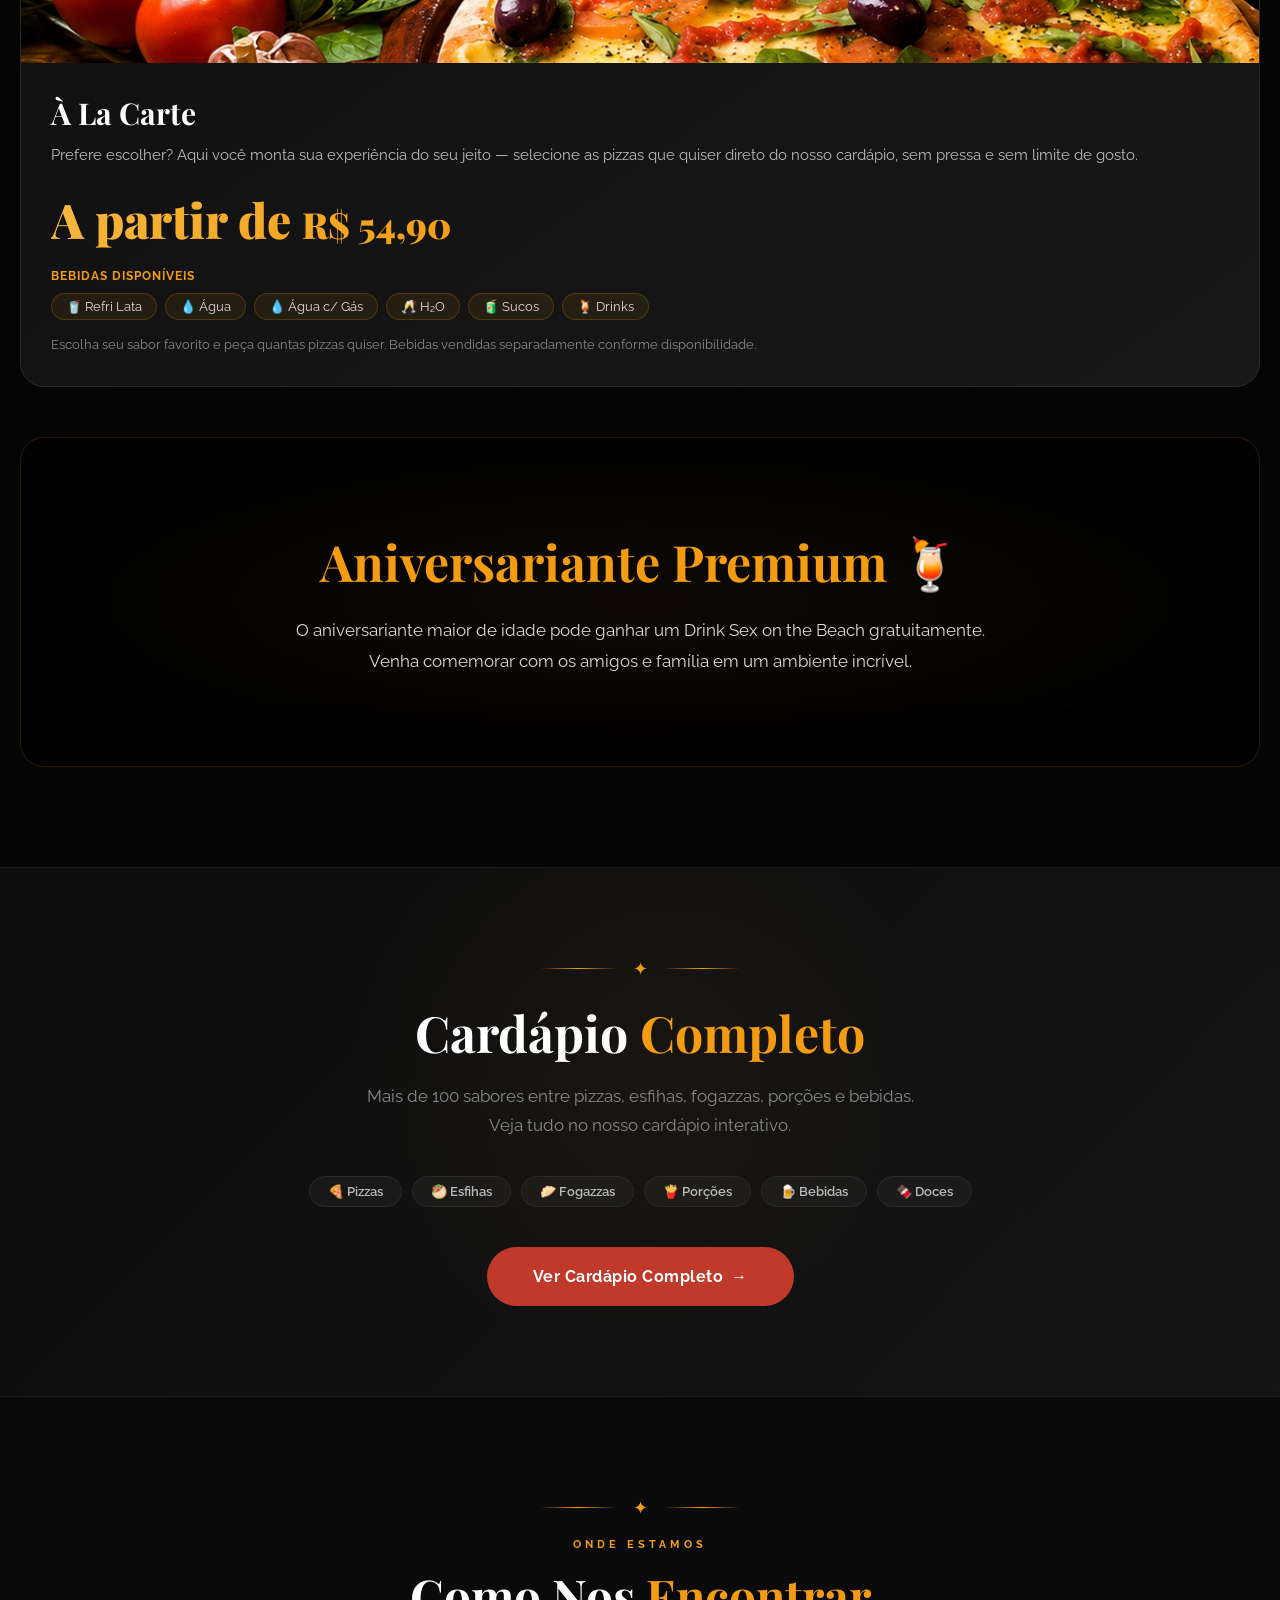
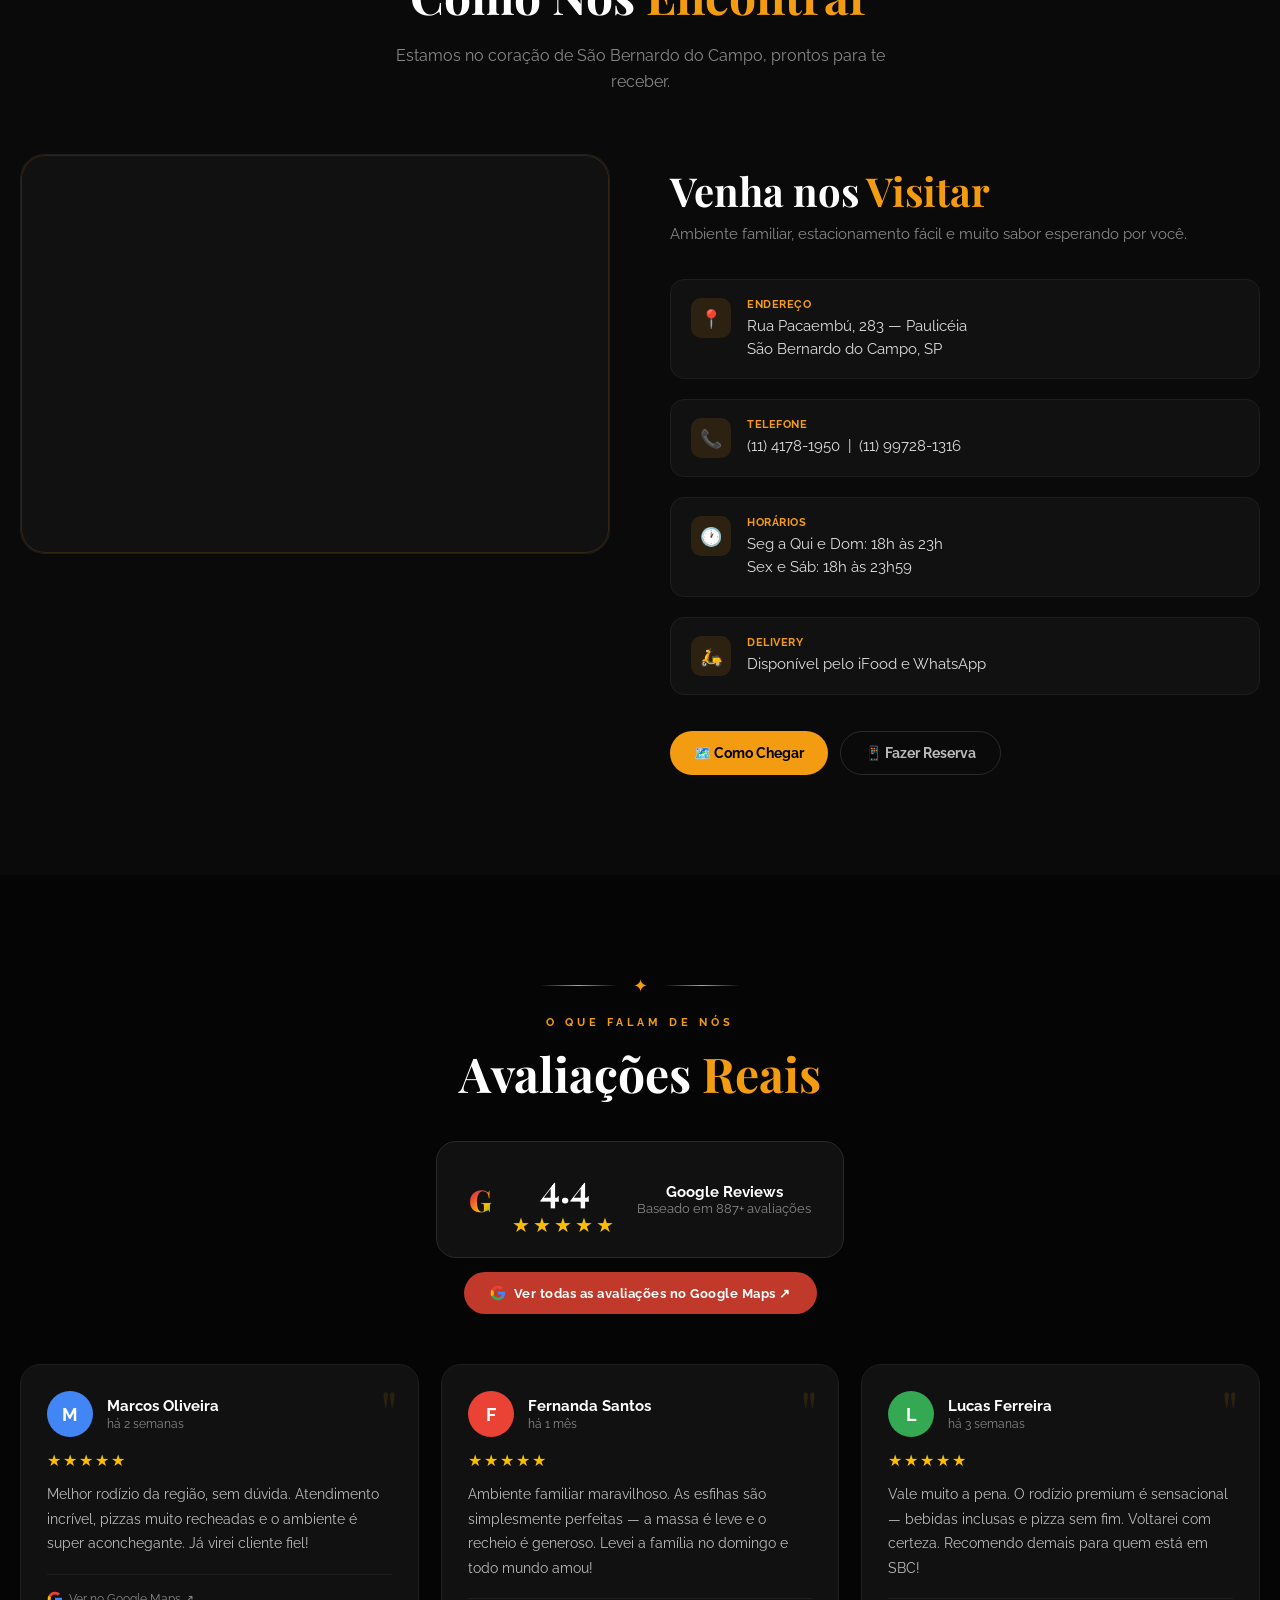
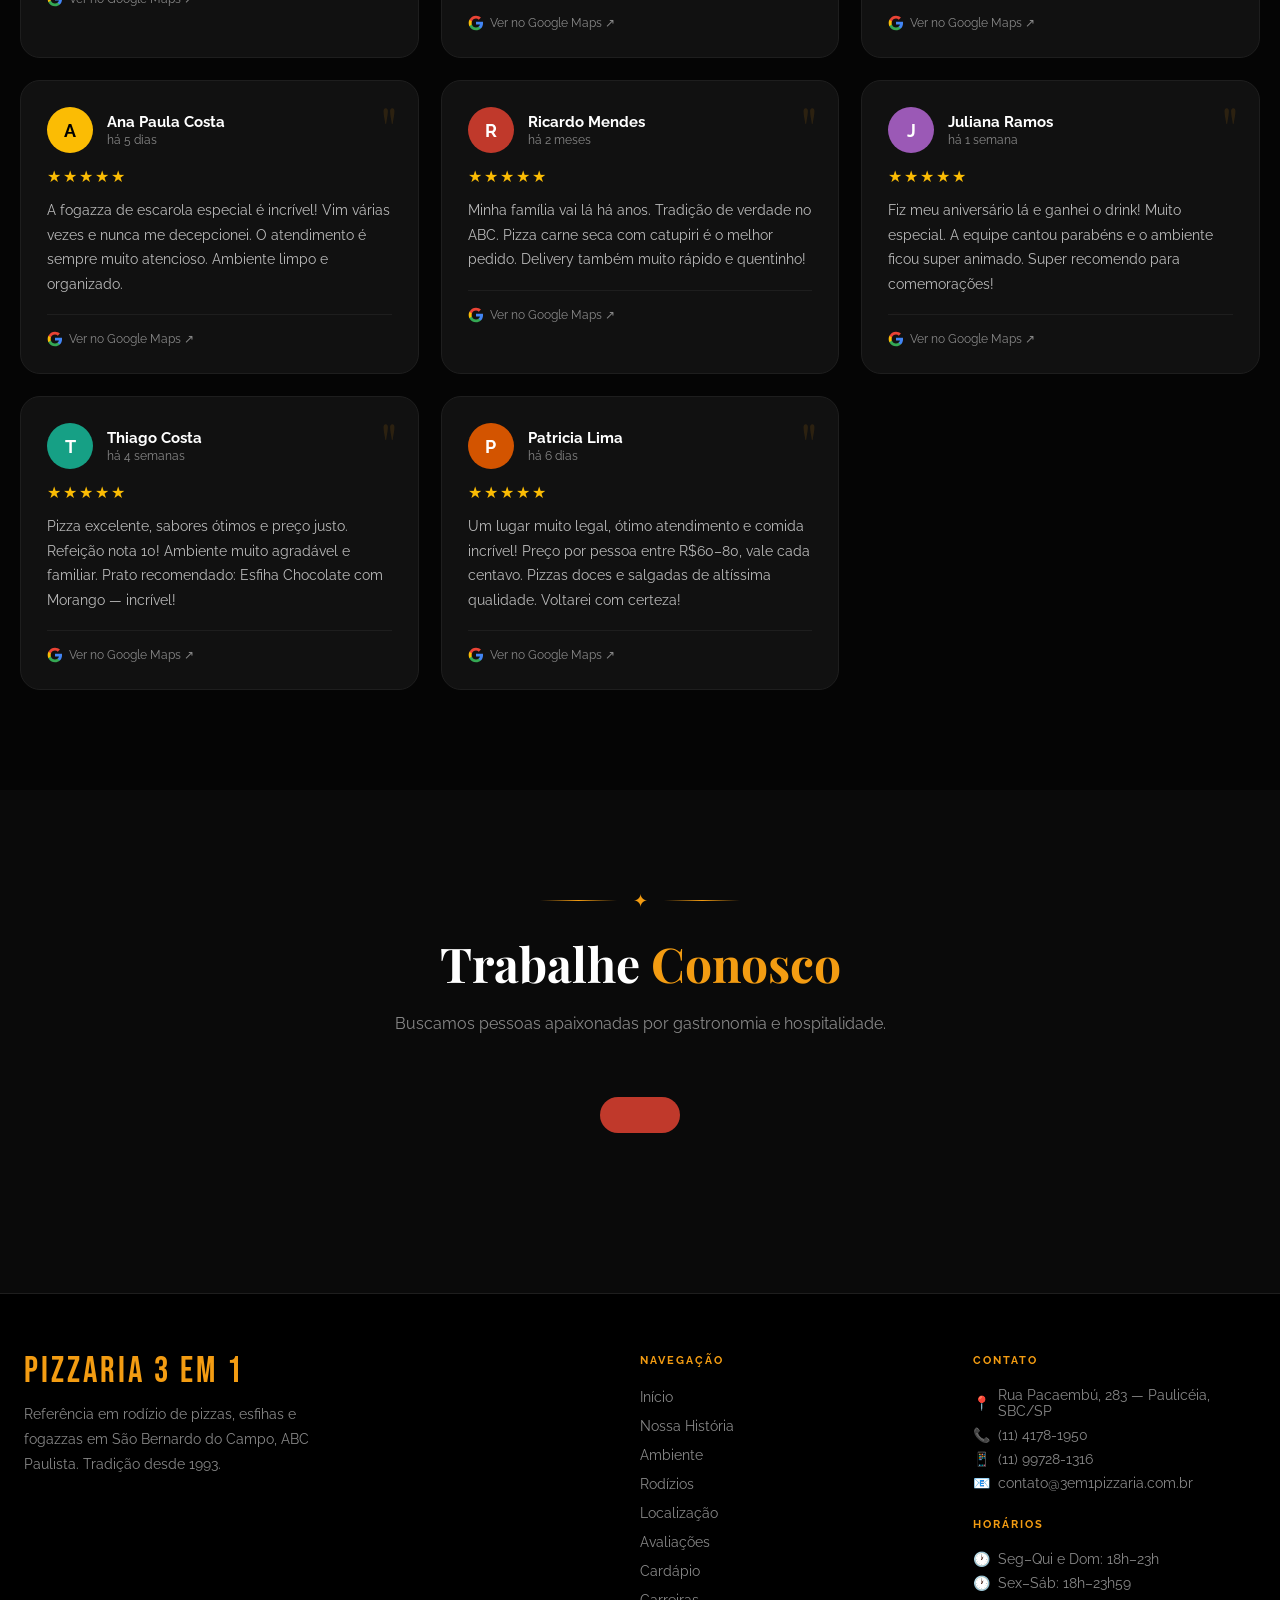
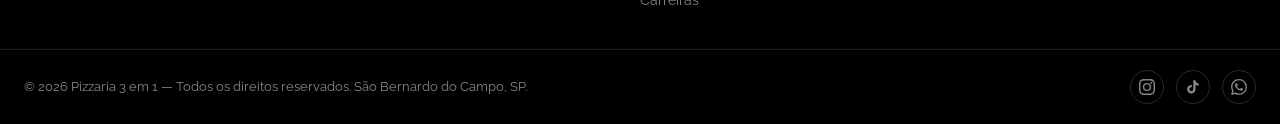
==== commit 7b80bdea: "Otimização/Reestruturação" ====
--- a/HTML/index.html
+++ b/HTML/index.html
@@ -3,8 +3,8 @@
 <head>
   <meta charset="UTF-8" />
   <meta name="viewport" content="width=device-width, initial-scale=1.0" />
-
-  <!-- ══ SEO PREMIUM ══ -->
+  <!-- Feito por:  -->
+  <!-- Ajustes iniciais de informações do site-->
   <title>Pizzaria 3 em 1 | Melhor Rodízio de Pizza em São Bernardo do Campo — ABC Paulista</title>
   <meta name="description" content="A Pizzaria 3 em 1 é referência em rodízio de pizzas, esfihas e fogazzas em São Bernardo do Campo. Mais de 20 anos de tradição no ABC Paulista. Delivery, rodízio e ambiente familiar. (11) 99728-1316.">
   <meta name="keywords" content="pizzaria são bernardo do campo, rodízio pizza ABC paulista, delivery pizza SBC, pizzaria 3 em 1, esfiha são bernardo, fogazza SBC, melhor pizzaria ABC, rodízio pizza paulicéia, pizza delivery são bernardo">
@@ -12,7 +12,7 @@
   <meta name="author" content="Pizzaria 3 em 1">
   <link rel="canonical" href="https://www.3em1pizzaria.com.br/">
 
-  <!-- ══ OPEN GRAPH ══ -->
+  <!--  OPEN GRAPH  - Prévia do site em compartilhamento -->
   <meta property="og:type" content="restaurant">
   <meta property="og:title" content="Pizzaria 3 em 1 — Coma. Beba. Relaxe. | São Bernardo do Campo">
   <meta property="og:description" content="O melhor rodízio de pizzas, esfihas e fogazzas do ABC Paulista. Mais de 20 anos de tradição em São Bernardo do Campo. Reserve sua mesa!">
@@ -21,18 +21,18 @@
   <meta property="og:site_name" content="Pizzaria 3 em 1">
   <meta property="og:locale" content="pt_BR">
 
-  <!-- ══ TWITTER CARD ══ -->
+  <!--  TWITTER CARD - Prévia do site em compartilhamento  -->
   <meta name="twitter:card" content="summary_large_image">
   <meta name="twitter:title" content="Pizzaria 3 em 1 — São Bernardo do Campo">
   <meta name="twitter:description" content="O melhor rodízio de pizzas, esfihas e fogazzas do ABC Paulista. Tradição desde 1993.">
   <meta name="twitter:image" content="https://images.unsplash.com/photo-1513104890138-7c749659a591?q=80&w=1200&auto=format&fit=crop">
 
-  <!-- ══ FONTS ══ -->
+  <!-- FONTS - Fontes do site  -->
   <link rel="preconnect" href="https://fonts.googleapis.com">
   <link rel="preconnect" href="https://fonts.gstatic.com" crossorigin>
   <link href="https://fonts.googleapis.com/css2?family=Playfair+Display:wght@700;900&family=Raleway:wght@400;600;700&family=Bebas+Neue&display=swap" rel="stylesheet">
 
-  <!-- ══ LOCAL BUSINESS SCHEMA ══ -->
+  <!-- LOCAL BUSINESS SCHEMA - Passando dados para o Google melhorar a pesquisa -->
   <script type="application/ld+json">
   {
     "@context": "https://schema.org",
@@ -66,126 +66,30 @@
     "hasMenu": "https://www.3em1pizzaria.com.br/cardapio.html"
   }
   </script>
-  <!-- fontawasome -->
+  <!-- fontawasome - Framework -->
   <link rel="stylesheet" href="https://cdnjs.cloudflare.com/ajax/libs/font-awesome/7.0.1/css/all.min.css" integrity="sha512-2SwdPD6INVrV/lHTZbO2nodKhrnDdJK9/kg2XD1r9uGqPo1cUbujc+IYdlYdEErWNu69gVcYgdxlmVmzTWnetw==" crossorigin="anonymous" referrerpolicy="no-referrer" />
   <!-- Style.css -->
    <link rel="stylesheet" href="../CSS/style.css">
 
-  <!-- ══ CORREÇÕES RESPONSIVIDADE E FONTE ══ -->
-  <style>
-    /* ── Imagens dos Rodízios ── */
-    .rodizio-box-img-wrap {
-      position: relative;
-      width: 100%;
-      overflow: hidden;
-      border-radius: 12px 12px 0 0;
-    }
-
-    .rodizio-box-img-wrap img {
-      width: 100%;
-      height: 260px;
-      object-fit: cover;
-      object-position: center center;
-      display: block;
-    }
-
-    @media (max-width: 640px) {
-      .rodizio-box-img-wrap img {
-        height: 200px;
-      }
-    }
-
-    /* ── Carrossel: maior, quase borda a borda ── */
-    .carousel-section {
-      padding-left: 0 !important;
-      padding-right: 0 !important;
-    }
-
-    .carousel-wrapper {
-      width: calc(100% - 16px) !important;
-      max-width: 1600px !important;
-      margin: 0 auto !important;
-      position: relative;
-      border-radius: 18px;
-      overflow: hidden;
-    }
-
-    .carousel-track-outer {
-      overflow: hidden;
-      width: 100%;
-      border-radius: 18px;
-    }
-
-    .carousel-track {
-      display: flex;
-      width: 100%;
-    }
-
-    .carousel-slide {
-      flex: 0 0 100%;
-      width: 100%;
-      overflow: hidden;
-    }
-
-    .carousel-slide img {
-      width: 100%;
-      height: 600px;
-      object-fit: cover;
-      object-position: center center;
-      display: block;
-    }
-
-    @media (max-width: 900px) {
-      .carousel-wrapper {
-        width: calc(100% - 12px) !important;
-        border-radius: 14px;
-      }
-      .carousel-track-outer { border-radius: 14px; }
-      .carousel-slide img { height: 420px; }
-    }
-
-    @media (max-width: 600px) {
-      .carousel-wrapper {
-        width: calc(100% - 8px) !important;
-        border-radius: 10px;
-      }
-      .carousel-track-outer { border-radius: 10px; }
-      .carousel-slide img { height: 280px; }
-    }
-
-    @media (max-width: 400px) {
-      .carousel-slide img { height: 220px; }
-    }
-
-    /* ── Footer logo: fonte Bebas Neue igual ao header ── */
-    .footer-logo {
-      font-family: 'Bebas Neue', 'Playfair Display', serif !important;
-      font-size: 36px !important;
-      font-weight: 400 !important;
-      letter-spacing: 3px !important;
-      color: var(--gold, #f39c12) !important;
-      line-height: 1 !important;
-      margin-bottom: 12px !important;
-    }
-  </style>
+  <!-- CORREÇÕES DA RESPONSIVIDADE E FONTE -->
+  <!-- Fixer.css -->
+   <link rel="stylesheet" href="../CSS/fixer.css">
 </head>
 <body>
 
-<!-- ══════════════════════════════════════════
-     HEADER PREMIUM
-══════════════════════════════════════════ -->
+<!--  HEADER PREMIUM  -->
 <header id="mainHeader" role="banner">
   <nav aria-label="Navegação principal">
     <div class="logo-wrap">
       <a href="#home" aria-label="Voltar ao início">
-        <img class="logo-icon" src="[data-uri]" alt="Logo Pizzaria 3 em 1" width="52" height="52">
-      </a>
+        <img class="logo-icon" 
+        src="../imagens/logo.jpg">     </a>
       <div class="logo-text" aria-label="Pizzaria 3 em 1">
         <strong class="logo-title">Pizzaria 3 em 1</strong>
         <span class="logo-sub">Desde 1993 · SBC</span>
       </div>
     </div>
-
+<!-- Navegação - Navbar -->
     <div class="nav-links" role="navigation">
       <a href="#home">Início</a>
       <a href="#sobre">Sobre</a>
@@ -196,17 +100,17 @@
       <a href="#carreiras">Carreiras</a>
       <a href="cardapio.html" class="nav-cta" aria-label="Ver cardápio completo"><span>🍕 Cardápio</span></a>
     </div>
-
+    <!-- Menu Mobile -->
     <button class="pizza-menu-btn" id="pizzaMenuBtn" aria-label="Abrir menu de navegação" aria-expanded="false">
       <span class="pizza-slice" id="pizzaSlice" aria-hidden="true">🍕</span>
     </button>
   </nav>
 </header>
 
-<!-- ══ MOBILE NAV ══ -->
+<!-- NAV MOBILE -->
 <nav class="mobile-nav" id="mobileNav" aria-label="Menu mobile" aria-hidden="true">
   <button class="mobile-nav-close" id="mobileNavClose" aria-label="Fechar menu">✕</button>
-  <img class="mobile-nav-logo" src="[data-uri]" alt="Logo Pizzaria 3 em 1">
+  <img class="mobile-nav-logo" src="../imagens/logo.jpg">
   <a href="#home" class="mobile-link">Início</a>
   <a href="#sobre" class="mobile-link">Sobre</a>
   <a href="#ambiente" class="mobile-link">Ambiente</a>
@@ -229,7 +133,9 @@
     <p>Mais de 20 anos trazendo sabor, tradição e uma experiência incrível no ABC Paulista. Pizzas, esfihas e fogazzas que fazem todo mundo voltar.</p>
     <div class="hero-btns">
       <a href="https://wa.me/5511997281316?text=Olá! Gostaria de fazer um pedido" class="btn" target="_blank" rel="noopener" aria-label="Fazer pedido via WhatsApp">
-        <svg width="18" height="18" viewBox="0 0 24 24" fill="currentColor" aria-hidden="true"><path d="M17.472 14.382c-.297-.149-1.758-.867-2.03-.967-.273-.099-.471-.148-.67.15-.197.297-.767.966-.94 1.164-.173.199-.347.223-.644.075-.297-.15-1.255-.463-2.39-1.475-.883-.788-1.48-1.761-1.653-2.059-.173-.297-.018-.458.13-.606.134-.133.298-.347.446-.52.149-.174.198-.298.298-.497.099-.198.05-.371-.025-.52-.075-.149-.669-1.612-.916-2.207-.242-.579-.487-.5-.669-.51-.173-.008-.371-.01-.57-.01-.198 0-.52.074-.792.372-.272.297-1.04 1.016-1.04 2.479 0 1.462 1.065 2.875 1.213 3.074.149.198 2.096 3.2 5.077 4.487.709.306 1.262.489 1.694.625.712.227 1.36.195 1.871.118.571-.085 1.758-.719 2.006-1.413.248-.694.248-1.289.173-1.413-.074-.124-.272-.198-.57-.347m-5.421 7.403h-.004a9.87 9.87 0 01-5.031-1.378l-.361-.214-3.741.982.998-3.648-.235-.374a9.86 9.86 0 01-1.51-5.26c.001-5.45 4.436-9.884 9.888-9.884 2.64 0 5.122 1.03 6.988 2.898a9.825 9.825 0 012.893 6.994c-.003 5.45-4.437 9.884-9.885 9.884m8.413-18.297A11.815 11.815 0 0012.05 0C5.495 0 .16 5.335.157 11.892c0 2.096.547 4.142 1.588 5.945L.057 24l6.305-1.654a11.882 11.882 0 005.683 1.448h.005c6.554 0 11.89-5.335 11.893-11.893a11.821 11.821 0 00-3.48-8.413Z"/></svg>
+       <i class="fa-brands fa-whatsapp" aria-hidden="true"
+       style="font-size: 18px; color: 
+       currentColor;"></i>
         <span>Fazer Pedido</span>
       </a>
       <a href="cardapio.html" class="btn-outline" aria-label="Ver cardápio completo">Ver Cardápio →</a>
@@ -725,22 +631,48 @@
   <li>Pequeno texto se apresentando</li>
 </ul>
      <!-- Botões contato -->
-      <!-- botão email -->
-     <div class="email-wrap" id="email">
-  <button class="email-btn">
-    <span class="email-waves"></span>
-
-    <span class="email-icon">
-      ✉
-    </span>
-
-    <span class="email-text">
-      contato@3em1pizzaria.com.br
-    </span>
-  </button>
-  <!-- botão email -->
-   
-</div>
+     <div class="contact-btns-wrap" id="email">
+
+       <!-- Email -->
+       <button class="contact-btn" onclick="setTimeout(()=>{window.location.href='mailto:contato@3em1pizzaria.com.br'},200)" aria-label="Enviar e-mail">
+         <span class="contact-btn-waves"></span>
+         <span class="contact-btn-icon">
+           <svg width="18" height="18" viewBox="0 0 24 24" fill="none" stroke="currentColor" stroke-width="2.4" stroke-linecap="round" stroke-linejoin="round"><rect x="2" y="4" width="20" height="16" rx="2"/><path d="m22 7-8.97 5.7a1.94 1.94 0 0 1-2.06 0L2 7"/></svg>
+         </span>
+         <span class="contact-btn-text">contato@3em1pizzaria.com.br</span>
+       </button>
+
+       <!-- Instagram do dono -->
+       <a class="contact-btn" href="https://www.instagram.com/riccardomoliner/" target="_blank" rel="noopener" aria-label="Instagram do responsável">
+         <span class="contact-btn-waves"></span>
+         <span class="contact-btn-icon">
+           <svg width="18" height="18" viewBox="0 0 24 24" fill="currentColor"><path d="M12 2.163c3.204 0 3.584.012 4.85.07 3.252.148 4.771 1.691 4.919 4.919.058 1.265.069 1.645.069 4.849 0 3.205-.012 3.584-.069 4.849-.149 3.225-1.664 4.771-4.919 4.919-1.266.058-1.644.07-4.85.07-3.204 0-3.584-.012-4.849-.07-3.26-.149-4.771-1.699-4.919-4.92-.058-1.265-.07-1.644-.07-4.849 0-3.204.013-3.583.07-4.849.149-3.227 1.664-4.771 4.919-4.919 1.266-.057 1.645-.069 4.849-.069zm0-2.163c-3.259 0-3.667.014-4.947.072-4.358.2-6.78 2.618-6.98 6.98-.059 1.281-.073 1.689-.073 4.948 0 3.259.014 3.668.072 4.948.2 4.358 2.618 6.78 6.98 6.98 1.281.058 1.689.072 4.948.072 3.259 0 3.668-.014 4.948-.072 4.354-.2 6.782-2.618 6.979-6.98.059-1.28.073-1.689.073-4.948 0-3.259-.014-3.667-.072-4.947-.196-4.354-2.617-6.78-6.979-6.98-1.281-.059-1.69-.073-4.949-.073zm0 5.838c-3.403 0-6.162 2.759-6.162 6.162s2.759 6.163 6.162 6.163 6.162-2.759 6.162-6.163c0-3.403-2.759-6.162-6.162-6.162zm0 10.162c-2.209 0-4-1.79-4-4 0-2.209 1.791-4 4-4s4 1.791 4 4c0 2.21-1.791 4-4 4zm6.406-11.845c-.796 0-1.441.645-1.441 1.44s.645 1.44 1.441 1.44c.795 0 1.439-.645 1.439-1.44s-.644-1.44-1.439-1.44z"/></svg>
+         </span>
+         <span class="contact-btn-text">@riccardomoliner</span>
+       </a>
+
+     </div>
+
+     <!-- Seletor de vagas -->
+     <p class="vagas-titulo">Selecione o(s) serviço(s) que deseja oferecer</p>
+     <div class="vagas-grid" id="vagasGrid">
+       <span class="vaga-chip"><input type="checkbox" id="v1" value="Recepcionista"><label for="v1">Recepcionista</label></span>
+       <span class="vaga-chip"><input type="checkbox" id="v2" value="Garçom"><label for="v2">Garçom</label></span>
+       <span class="vaga-chip"><input type="checkbox" id="v3" value="Pizzaiolo"><label for="v3">Pizzaiolo</label></span>
+       <span class="vaga-chip"><input type="checkbox" id="v4" value="Ajudante de Cozinha"><label for="v4">Ajudante de Cozinha</label></span>
+       <span class="vaga-chip"><input type="checkbox" id="v5" value="Auxiliar de Limpeza"><label for="v5">Auxiliar de Limpeza</label></span>
+     </div>
+
+     <!-- Botão WhatsApp dinâmico -->
+     <div style="max-width:500px;margin:0 auto;">
+       <a class="contact-btn wpp-btn-disabled" id="wppVagaBtn" href="#" target="_blank" rel="noopener" aria-label="Enviar candidatura pelo WhatsApp">
+         <span class="contact-btn-waves"></span>
+         <span class="contact-btn-icon">
+           <svg width="18" height="18" viewBox="0 0 24 24" fill="currentColor"><path d="M17.472 14.382c-.297-.149-1.758-.867-2.03-.967-.273-.099-.471-.148-.67.15-.197.297-.767.966-.94 1.164-.173.199-.347.223-.644.075-.297-.15-1.255-.463-2.39-1.475-.883-.788-1.48-1.761-1.653-2.059-.173-.297-.018-.458.13-.606.134-.133.298-.347.446-.52.149-.174.198-.298.298-.497.099-.198.05-.371-.025-.52-.075-.149-.669-1.612-.916-2.207-.242-.579-.487-.5-.669-.51-.173-.008-.371-.01-.57-.01-.198 0-.52.074-.792.372-.272.297-1.04 1.016-1.04 2.479 0 1.462 1.065 2.875 1.213 3.074.149.198 2.096 3.2 5.077 4.487.709.306 1.262.489 1.694.625.712.227 1.36.195 1.871.118.571-.085 1.758-.719 2.006-1.413.248-.694.248-1.289.173-1.413-.074-.124-.272-.198-.57-.347m-5.421 7.403h-.004a9.87 9.87 0 01-5.031-1.378l-.361-.214-3.741.982.998-3.648-.235-.374a9.86 9.86 0 01-1.51-5.26c.001-5.45 4.436-9.884 9.888-9.884 2.64 0 5.122 1.03 6.988 2.898a9.825 9.825 0 012.893 6.994c-.003 5.45-4.437 9.884-9.885 9.884m8.413-18.297A11.815 11.815 0 0012.05 0C5.495 0 .16 5.335.157 11.892c0 2.096.547 4.142 1.588 5.945L.057 24l6.305-1.654a11.882 11.882 0 005.683 1.448h.005c6.554 0 11.89-5.335 11.893-11.893a11.821 11.821 0 00-3.48-8.413Z"/></svg>
+         </span>
+         <span class="contact-btn-text" id="wppVagaTexto">Selecione uma vaga acima</span>
+       </a>
+     </div>
    </div>
   </div>
 </section>
@@ -779,9 +711,40 @@
 }
 
 btnArrow.addEventListener('click', verificar);
-emailBtn.addEventListener('click', gotoMail);
-  // Sampa script base
-  
+
+  // ── Seletor de vagas WhatsApp ──
+  const wppBtn = document.getElementById('wppVagaBtn');
+  const wppTexto = document.getElementById('wppVagaTexto');
+  const checkboxes = document.querySelectorAll('#vagasGrid input[type="checkbox"]');
+
+  function atualizarWpp() {
+    const selecionados = [...checkboxes]
+      .filter(c => c.checked)
+      .map(c => c.value);
+
+    if (selecionados.length === 0) {
+      wppBtn.classList.add('wpp-btn-disabled');
+      wppBtn.href = '#';
+      wppTexto.textContent = 'Selecione uma vaga acima';
+      return;
+    }
+
+    const lista = selecionados.length === 1
+      ? selecionados[0]
+      : selecionados.slice(0, -1).join(', ') + ' e ' + selecionados.slice(-1);
+
+    const msg = encodeURIComponent(
+      'Olá! Gostaria de trabalhar no estabelecimento. ' +
+      'O(s) serviço(s) que posso oferecer: ' + lista + '.'
+    );
+
+    wppBtn.classList.remove('wpp-btn-disabled');
+    wppBtn.href = 'https://wa.me/5511997281316?text=' + msg;
+    wppTexto.textContent = '(11) 99728-1316 — Enviar candidatura';
+  }
+
+  checkboxes.forEach(c => c.addEventListener('change', atualizarWpp));
+
 </script>
 <!-- ══════════════════════════════════════════
      FOOTER PREMIUM
--- a/CSS/fixer.css
+++ b/CSS/fixer.css
@@ -0,0 +1,267 @@
+ /* ── Imagens dos Rodízios ── */
+    .rodizio-box-img-wrap {
+      position: relative;
+      width: 100%;
+      overflow: hidden;
+      border-radius: 12px 12px 0 0;
+    }
+
+    .rodizio-box-img-wrap img {
+      width: 100%;
+      height: 260px;
+      object-fit: cover;
+      object-position: center center;
+      display: block;
+    }
+
+    @media (max-width: 640px) {
+      .rodizio-box-img-wrap img {
+        height: 200px;
+      }
+    }
+
+    /* ── Carrossel: maior, quase borda a borda ── */
+    .carousel-section {
+      padding-left: 0 !important;
+      padding-right: 0 !important;
+    }
+
+    .carousel-wrapper {
+      width: calc(100% - 16px) !important;
+      max-width: 1600px !important;
+      margin: 0 auto !important;
+      position: relative;
+      border-radius: 18px;
+      overflow: hidden;
+    }
+
+    .carousel-track-outer {
+      overflow: hidden;
+      width: 100%;
+      border-radius: 18px;
+    }
+
+    .carousel-track {
+      display: flex;
+      width: 100%;
+    }
+
+    .carousel-slide {
+      flex: 0 0 100%;
+      width: 100%;
+      overflow: hidden;
+    }
+
+    .carousel-slide img {
+      width: 100%;
+      height: 600px;
+      object-fit: cover;
+      object-position: center center;
+      display: block;
+    }
+
+    @media (max-width: 900px) {
+      .carousel-wrapper {
+        width: calc(100% - 12px) !important;
+        border-radius: 14px;
+      }
+      .carousel-track-outer { border-radius: 14px; }
+      .carousel-slide img { height: 420px; }
+    }
+
+    @media (max-width: 600px) {
+      .carousel-wrapper {
+        width: calc(100% - 8px) !important;
+        border-radius: 10px;
+      }
+      .carousel-track-outer { border-radius: 10px; }
+      .carousel-slide img { height: 280px; }
+    }
+
+    @media (max-width: 400px) {
+      .carousel-slide img { height: 220px; }
+    }
+
+    /* ── Footer logo: fonte Bebas Neue igual ao header ── */
+    .footer-logo {
+      font-family: 'Bebas Neue', 'Playfair Display', serif !important;
+      font-size: 36px !important;
+      font-weight: 400 !important;
+      letter-spacing: 3px !important;
+      color: var(--gold, #f39c12) !important;
+      line-height: 1 !important;
+      margin-bottom: 12px !important;
+    }
+
+    /* ═══════════════════════════════
+       BOTÕES DE CONTATO — ondas douradas
+    ═══════════════════════════════ */
+    .contact-btns-wrap {
+      display: flex;
+      flex-direction: column;
+      align-items: stretch;
+      gap: 16px;
+      margin: 40px auto 0;
+      width: 100%;
+      max-width: 500px;
+    }
+
+    /* botão base */
+    .contact-btn {
+      position: relative;
+      overflow: hidden;
+      display: flex;
+      align-items: center;
+      gap: 16px;
+      padding: 16px 28px;
+      border: 2px solid rgba(243,156,18,.18);
+      border-radius: 60px;
+      background: linear-gradient(135deg, #111 0%, #171717 100%);
+      color: #fff;
+      font-family: 'Bebas Neue', Impact, Arial Narrow, sans-serif;
+      font-size: 18px;
+      font-weight: 400;
+      letter-spacing: 1.5px;
+      text-decoration: none;
+      cursor: pointer;
+      transition: all .45s cubic-bezier(.4,0,.2,1);
+      box-shadow: 0 10px 40px rgba(0,0,0,.45), inset 0 0 0 1px rgba(255,255,255,.03);
+      white-space: nowrap;
+      width: 100%;
+      box-sizing: border-box;
+    }
+
+    /* ondas animadas */
+    .contact-btn-waves {
+      position: absolute;
+      inset: 0;
+      overflow: hidden;
+      border-radius: 60px;
+      z-index: 0;
+    }
+    .contact-btn-waves::before,
+    .contact-btn-waves::after {
+      content: '';
+      position: absolute;
+      width: 220%; height: 220%;
+      left: -60%;
+      border-radius: 42%;
+      background: radial-gradient(circle, rgba(243,156,18,.18), rgba(243,156,18,.04) 55%, transparent 70%);
+      animation: cbWave 12s linear infinite;
+    }
+    .contact-btn-waves::after {
+      animation-duration: 18s;
+      animation-direction: reverse;
+      opacity: .65;
+    }
+    @keyframes cbWave {
+      from { transform: translateY(15%) rotate(0deg); }
+      to   { transform: translateY(-12%) rotate(360deg); }
+    }
+
+    /* ícone circular dourado */
+    .contact-btn-icon {
+      position: relative;
+      z-index: 2;
+      width: 44px; height: 44px; min-width: 44px;
+      display: flex;
+      align-items: center;
+      justify-content: center;
+      border-radius: 50%;
+      background: linear-gradient(135deg, #f5b942, #f39c12);
+      color: #000;
+      font-size: 18px;
+      font-weight: 900;
+      box-shadow: 0 0 25px rgba(243,156,18,.35);
+      transition: .4s;
+      flex-shrink: 0;
+    }
+
+    /* texto */
+    .contact-btn-text {
+      position: relative;
+      z-index: 2;
+      text-align: left;
+      flex: 1;
+    }
+
+    /* hover */
+    .contact-btn:hover {
+      transform: translateY(-4px);
+      border-color: #f39c12;
+      box-shadow: 0 18px 55px rgba(243,156,18,.18), inset 0 0 0 1px rgba(243,156,18,.25);
+    }
+    .contact-btn:hover .contact-btn-icon {
+      transform: rotate(-12deg) scale(1.12);
+      box-shadow: 0 0 35px rgba(243,156,18,.55);
+    }
+    .contact-btn:hover .contact-btn-waves::before { animation-duration: 7s; }
+    .contact-btn:hover .contact-btn-waves::after  { animation-duration: 10s; }
+    .contact-btn:active { transform: scale(.97); }
+
+    @media (max-width: 560px) {
+      .contact-btns-wrap { max-width: 100%; }
+      .contact-btn { padding: 14px 20px; font-size: 16px; letter-spacing: 1px; }
+      .contact-btn-icon { width: 38px; height: 38px; min-width: 38px; }
+    }
+
+    /* ── Seletor de vagas ── */
+    .vagas-titulo {
+      font-family: 'Bebas Neue', sans-serif;
+      font-size: 16px;
+      letter-spacing: 2px;
+      color: var(--gold, #f39c12);
+      text-transform: uppercase;
+      margin: 28px 0 14px;
+      text-align: center;
+    }
+    .vagas-grid {
+      display: flex;
+      flex-wrap: wrap;
+      gap: 10px;
+      justify-content: center;
+      max-width: 500px;
+      margin: 0 auto 28px;
+    }
+    .vaga-chip input[type="checkbox"] { display: none; }
+    .vaga-chip label {
+      display: inline-flex;
+      align-items: center;
+      gap: 7px;
+      padding: 9px 18px;
+      border-radius: 40px;
+      border: 2px solid rgba(243,156,18,.25);
+      background: #111;
+      color: #aaa;
+      font-family: 'Bebas Neue', sans-serif;
+      font-size: 15px;
+      letter-spacing: 1.5px;
+      cursor: pointer;
+      transition: all .25s;
+      user-select: none;
+    }
+    .vaga-chip label::before {
+      content: '';
+      width: 14px; height: 14px;
+      border-radius: 50%;
+      border: 2px solid rgba(243,156,18,.4);
+      background: transparent;
+      flex-shrink: 0;
+      transition: all .25s;
+    }
+    .vaga-chip input:checked + label {
+      border-color: #f39c12;
+      background: rgba(243,156,18,.12);
+      color: #f39c12;
+    }
+    .vaga-chip input:checked + label::before {
+      background: #f39c12;
+      border-color: #f39c12;
+      box-shadow: 0 0 8px rgba(243,156,18,.5);
+    }
+    .vaga-chip label:hover { border-color: rgba(243,156,18,.5); color: #ddd; }
+    .wpp-btn-disabled {
+      opacity: .45;
+      pointer-events: none;
+      filter: grayscale(.4);
+    }
